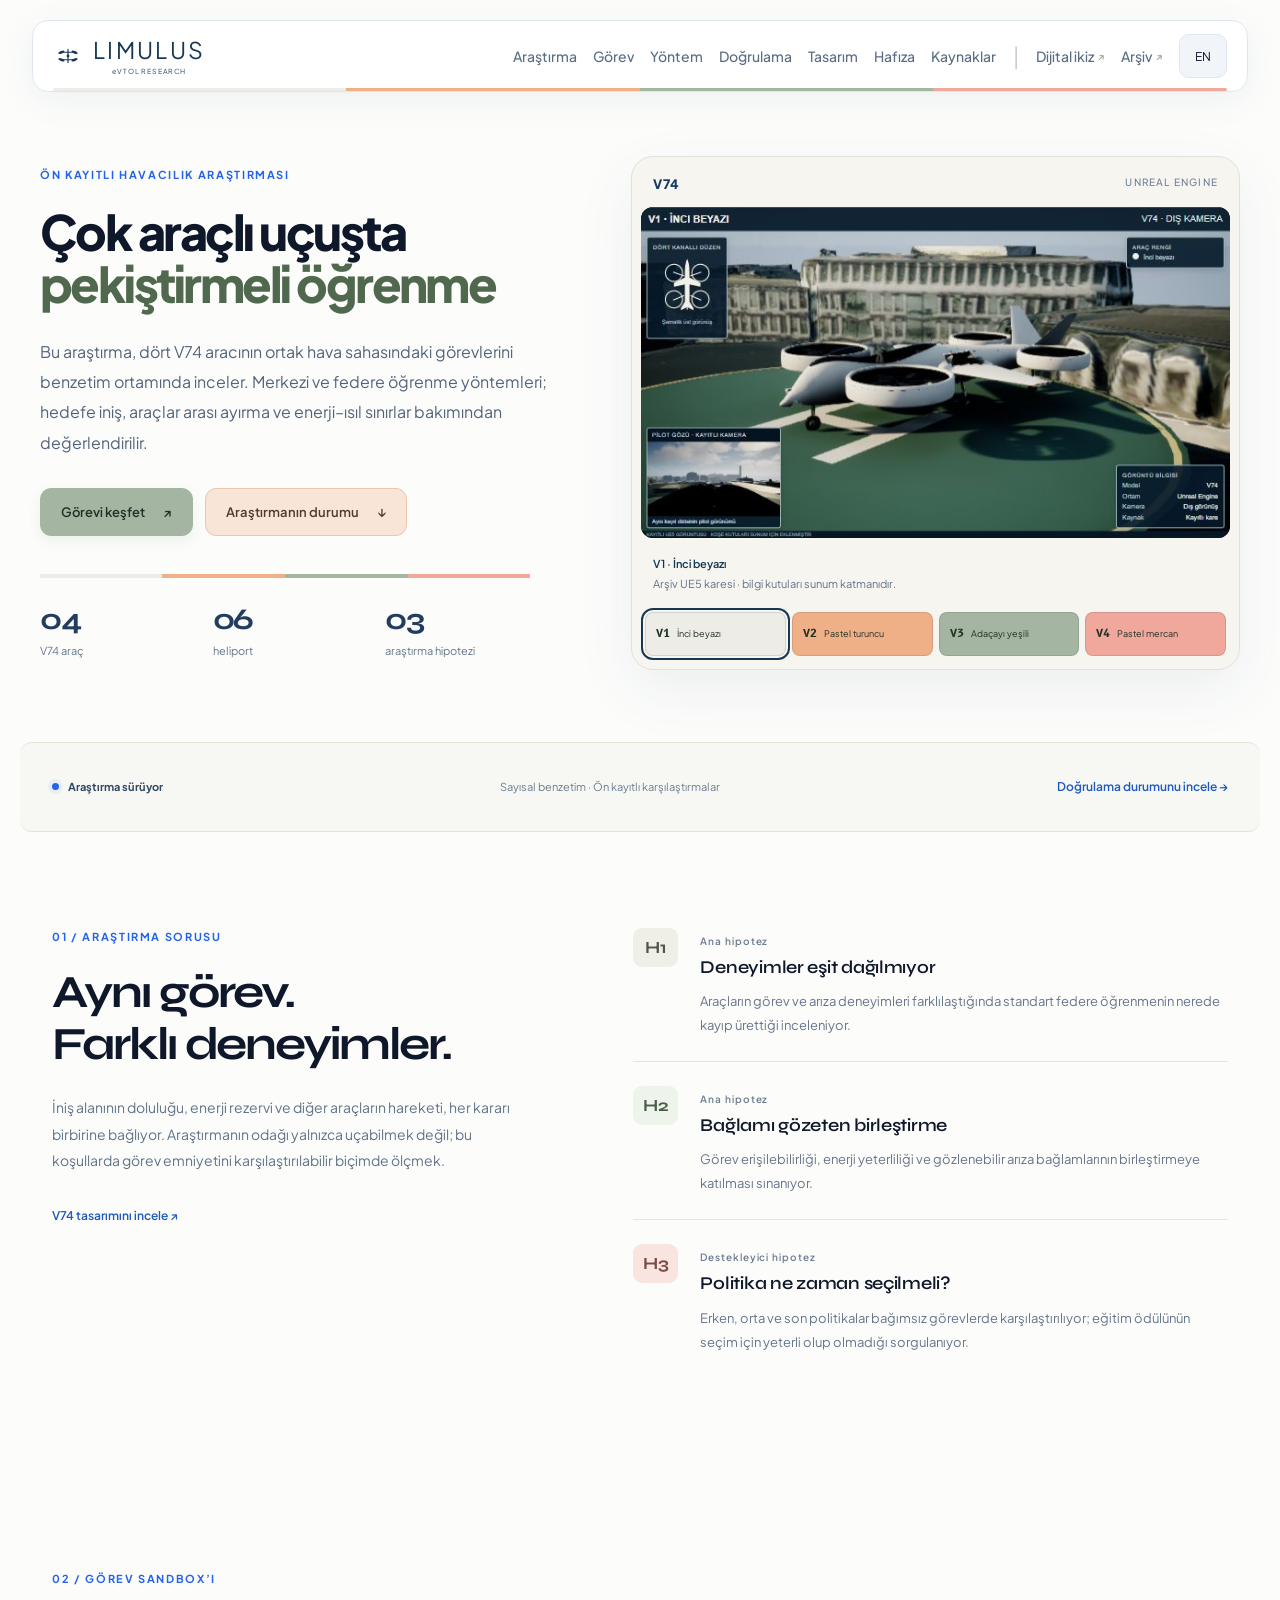
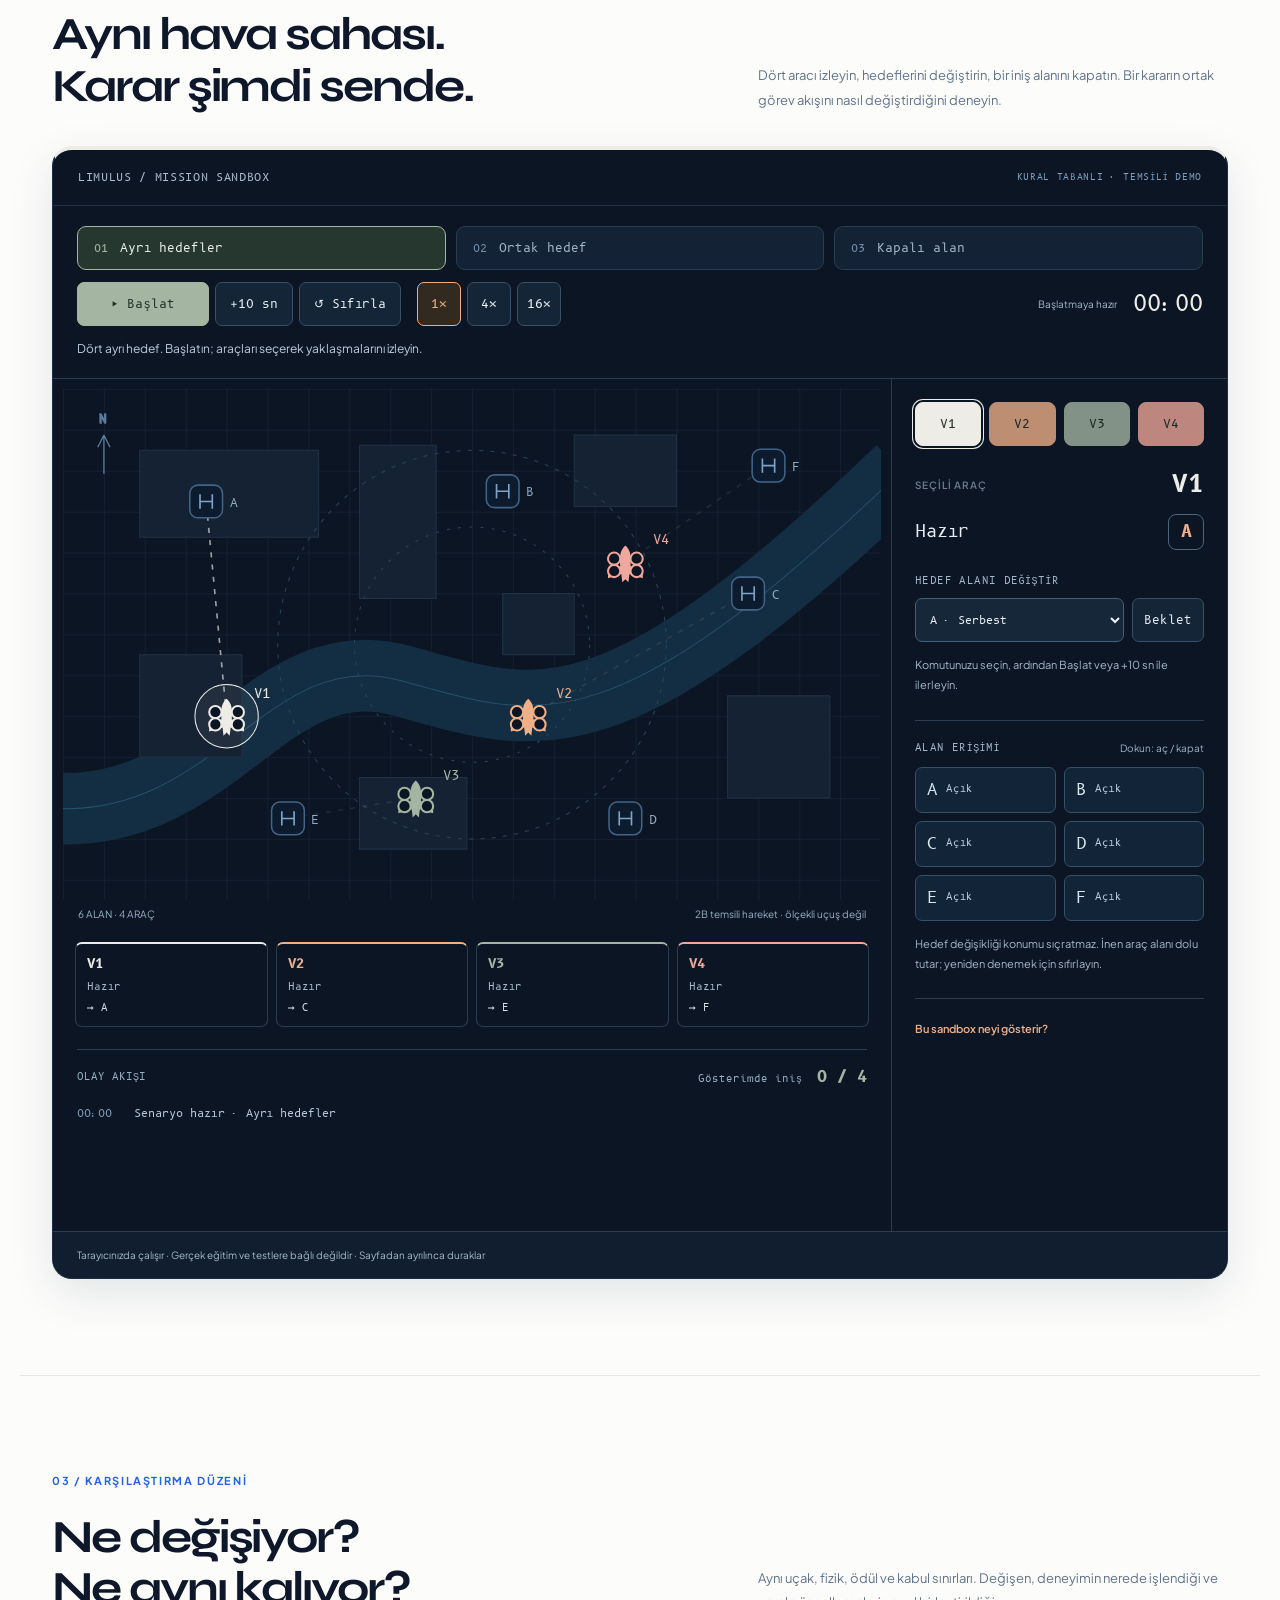
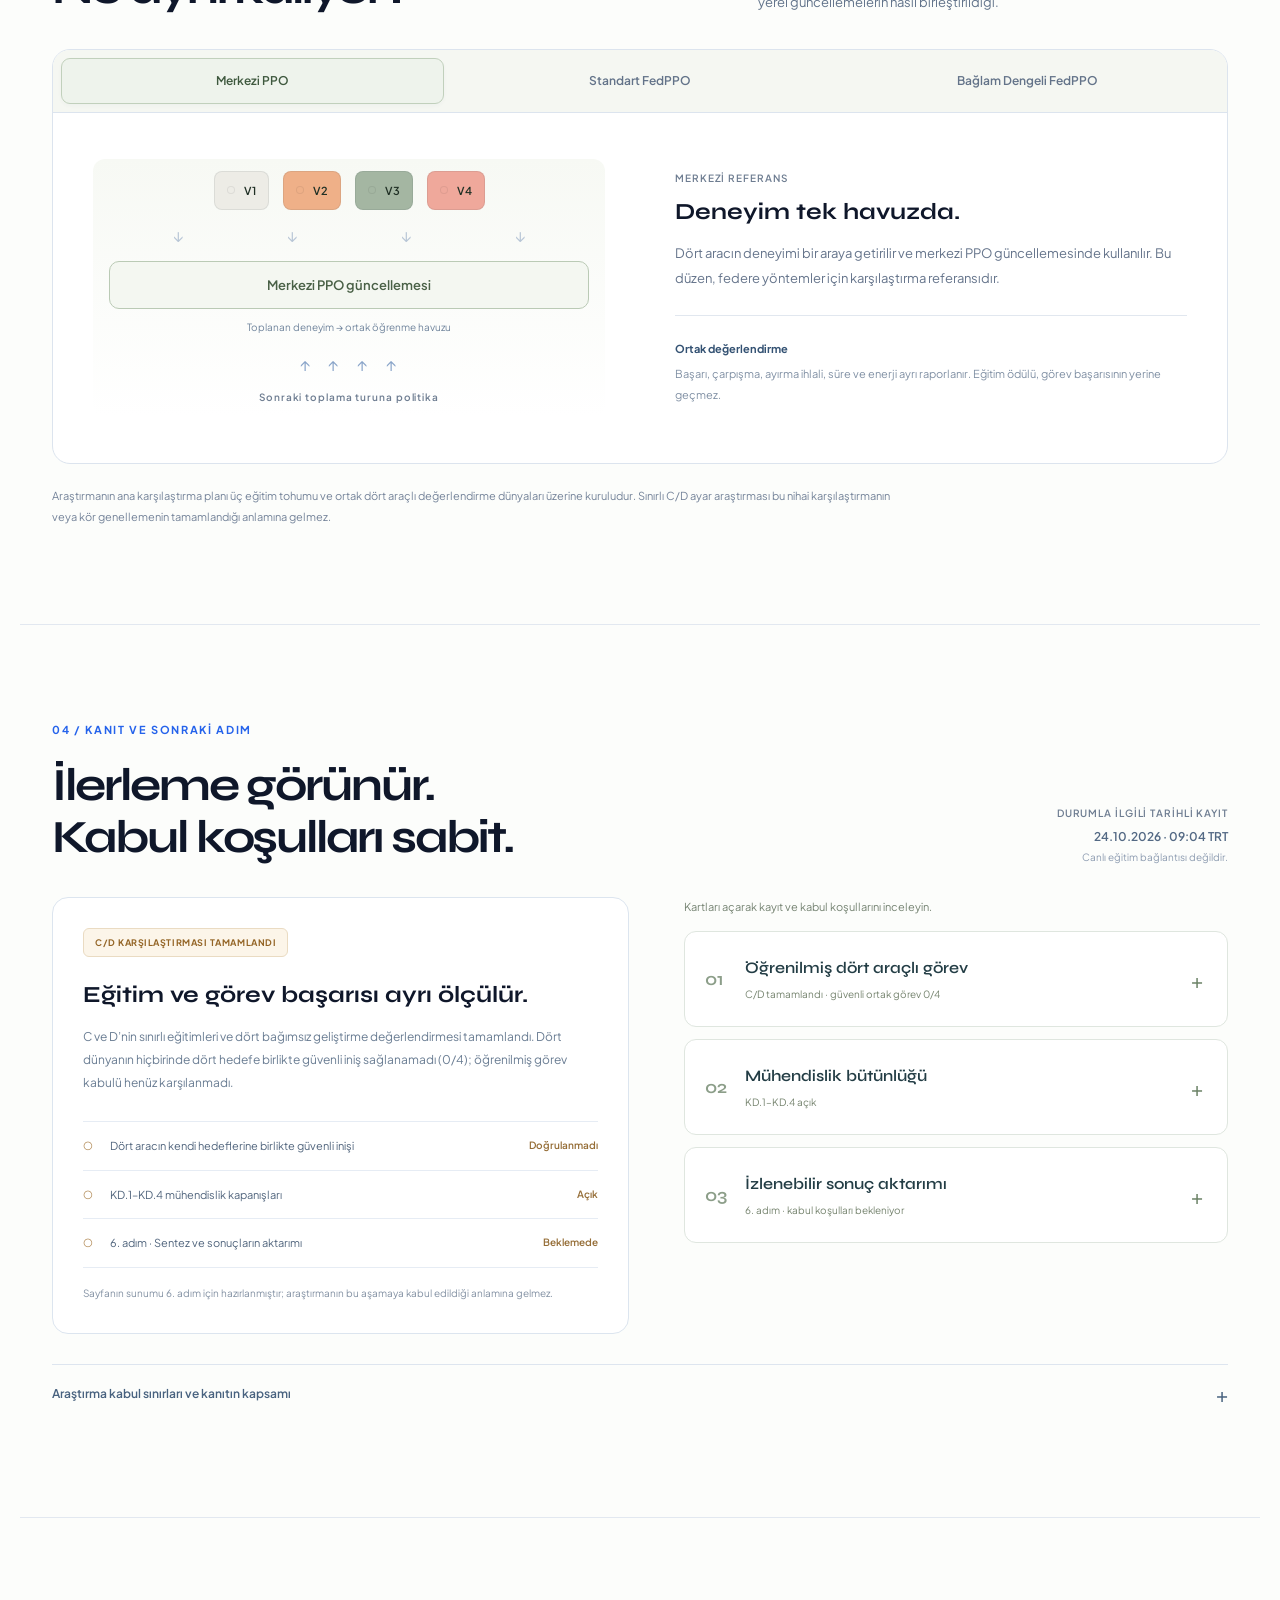
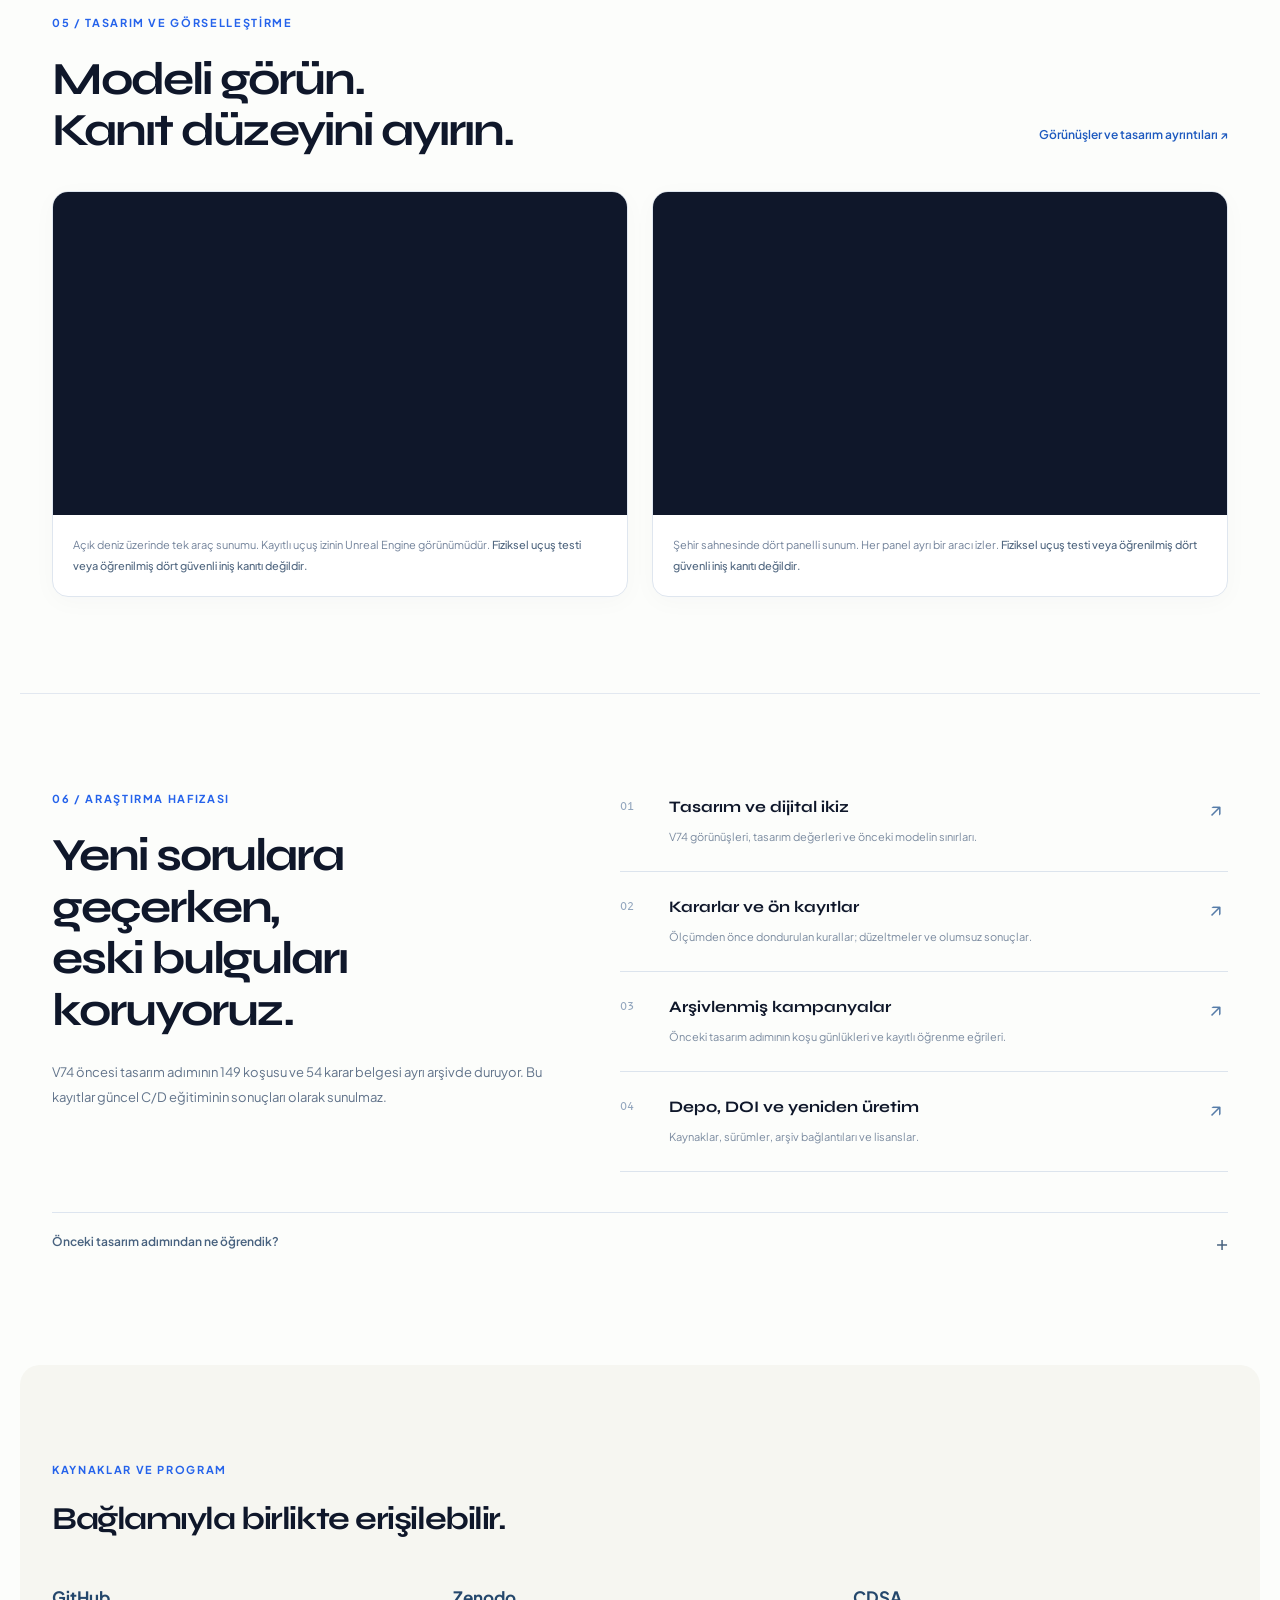
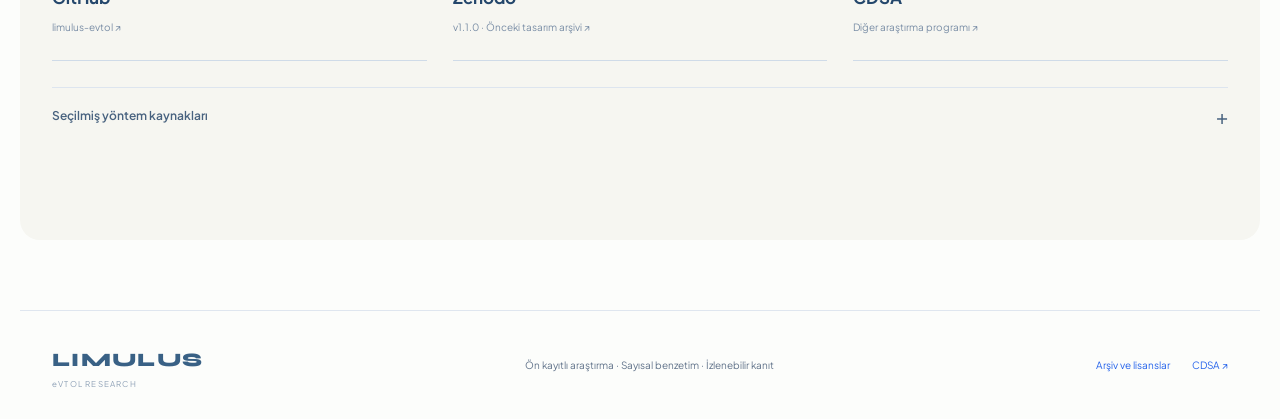
==== index.html @ e8e256d0 "Keep Validation fourth and separate digital twin and archive links" ====
<!doctype html>
<html lang="tr">
<head>
<meta charset="utf-8">
<meta name="viewport" content="width=device-width,initial-scale=1">
<title>LIMULUS-eVTOL · Çok araçlı uçuşta pekiştirmeli öğrenme</title>
<meta name="description" content="Dört V74 aracının ortak hava sahasındaki görevlerinin, merkezi ve federe öğrenme yöntemleriyle benzetim ortamında incelenmesi.">
<link rel="canonical" href="https://limulus.cdsa.app/">
<meta property="og:type" content="website">
<meta property="og:site_name" content="LIMULUS-eVTOL">
<meta property="og:title" content="LIMULUS-eVTOL · Çok araçlı uçuşta pekiştirmeli öğrenme">
<meta property="og:description" content="Dört V74 aracının ortak hava sahasındaki görevlerinin, merkezi ve federe öğrenme yöntemleriyle benzetim ortamında incelenmesi.">
<meta property="og:url" content="https://limulus.cdsa.app/">
<meta property="og:image" content="https://limulus.cdsa.app/assets/v74-ue5-inci-hud.jpg">
<meta name="twitter:card" content="summary_large_image">
<meta name="theme-color" content="#f8fafc">
<link rel="icon" href="favicon.svg?v=20261024symbol02" type="image/svg+xml">
<link rel="preconnect" href="https://fonts.googleapis.com">
<link rel="preconnect" href="https://fonts.gstatic.com" crossorigin>
<link href="https://fonts.googleapis.com/css2?family=Plus+Jakarta+Sans:wght@400;500;600;700;800&family=Syne:wght@500;600;700;800&family=B612+Mono:wght@400;700&display=swap" rel="stylesheet">
<link rel="stylesheet" href="assets/limulus.css?v=20261024sections1">
<link rel="stylesheet" href="assets/home.css?v=20261024evidence1">
<script src="assets/limulus.js?v=20261023r1" defer>
</script>
<link rel="stylesheet" href="assets/mission.css?v=20261024demo1">
<script src="assets/mission-engine.js?v=20261024demo1" defer></script>
<script src="assets/mission-ui.js?v=20261024demo1" defer></script>
<script src="assets/hero-gallery.js?v=20261024ue5gallery1" defer></script>
<script src="assets/home.js?v=20261024title2" defer>
</script>
</head>
<body class="home" data-kok="">
<a class="skip-link" data-tr="İçeriğe geç" data-en="Skip to content" href="#content">İçeriğe geç</a>
<nav aria-label="Ana gezinme">
<a class="nav-logo" href="./">
<img src="assets/limulus-symbol.svg?v=20261024symbol02" alt="" width="30" height="30">
<span class="brand-word"><span class="brand-name">LIMULUS</span><small>eVTOL RESEARCH</small>
</span>
</a>
<ul class="nav-links" id="main-nav">
<li><a href="#ozet" data-tr="Araştırma" data-en="Research">Araştırma</a></li>
<li><a href="#senaryo" data-tr="Görev" data-en="Mission">Görev</a></li>
<li><a href="#yontem" data-tr="Yöntem" data-en="Methods">Yöntem</a></li>
<li><a href="#dogrulama" data-tr="Doğrulama" data-en="Validation">Doğrulama</a></li>

<li><a href="#gorsellestirme" data-tr="Tasarım" data-en="Design">Tasarım</a></li>
<li><a href="#arsiv" data-tr="Hafıza" data-en="Record">Hafıza</a></li>
<li><a href="#kaynakca" data-tr="Kaynaklar" data-en="Sources">Kaynaklar</a></li>

<li class="nav-separator" aria-hidden="true"><span>|</span></li>
<li><a href="ikiz/" target="_blank" rel="noopener"><span data-tr="Dijital ikiz" data-en="Digital twin">Dijital ikiz</span><span class="nav-external" aria-hidden="true">↗</span><span class="sr-only" data-tr=" (yeni sekme)" data-en=" (new tab)"> (yeni sekme)</span></a></li>
<li><a href="arsiv/" target="_blank" rel="noopener"><span data-tr="Arşiv" data-en="Archive">Arşiv</span><span class="nav-external" aria-hidden="true">↗</span><span class="sr-only" data-tr=" (yeni sekme)" data-en=" (new tab)"> (yeni sekme)</span></a></li>
</ul>
<button type="button" class="lang-btn" onclick="toggleLang()" aria-label="Switch to English">EN</button>
</nav>
<main id="content" class="home-main">
<header class="intro">
<div class="intro-copy">
<p class="eyebrow" data-tr="ÖN KAYITLI HAVACILIK ARAŞTIRMASI" data-en="PREREGISTERED AVIATION RESEARCH" >ÖN KAYITLI HAVACILIK ARAŞTIRMASI</p>
<h1 class="" data-tr="Çok araçlı uçuşta&lt;br&gt;&lt;span&gt;pekiştirmeli öğrenme&lt;/span&gt;" data-en="Reinforcement learning&lt;br&gt;&lt;span&gt;for multi-aircraft flight&lt;/span&gt;" >Çok araçlı uçuşta<br><span>pekiştirmeli öğrenme</span></h1>
<p class="intro-lead" data-tr="Bu araştırma, dört V74 aracının ortak hava sahasındaki görevlerini benzetim ortamında inceler. Merkezi ve federe öğrenme yöntemleri; hedefe iniş, araçlar arası ayırma ve enerji–ısıl sınırlar bakımından değerlendirilir." data-en="This research examines missions involving four V74 aircraft in a shared airspace through simulation. Centralised and federated learning methods are evaluated in terms of target landings, separation between aircraft, and energy and thermal limits." >Bu araştırma, dört V74 aracının ortak hava sahasındaki görevlerini benzetim ortamında inceler. Merkezi ve federe öğrenme yöntemleri; hedefe iniş, araçlar arası ayırma ve enerji–ısıl sınırlar bakımından değerlendirilir.</p>
<div class="intro-actions">
<a class="button primary" data-tr="Görevi keşfet &lt;span aria-hidden=&quot;true&quot;&gt;↗&lt;/span&gt;" data-en="Explore the mission &lt;span aria-hidden=&quot;true&quot;&gt;↗&lt;/span&gt;" href="#senaryo">Görevi keşfet <span aria-hidden="true">↗</span>
</a>
<a class="button secondary" data-tr="Araştırmanın durumu &lt;span aria-hidden=&quot;true&quot;&gt;↓&lt;/span&gt;" data-en="Research status &lt;span aria-hidden=&quot;true&quot;&gt;↓&lt;/span&gt;" href="#dogrulama">Araştırmanın durumu <span aria-hidden="true">↓</span>
</a>
</div>
<dl class="intro-facts">
<div>
<dt>04</dt>
<dd class="" data-tr="V74 araç" data-en="V74 aircraft" >V74 araç</dd>
</div>
<div>
<dt>06</dt>
<dd class="" data-tr="heliport" data-en="heliports" >heliport</dd>
</div>
<div>
<dt>03</dt>
<dd class="" data-tr="araştırma hipotezi" data-en="research hypotheses" >araştırma hipotezi</dd>
</div>
</dl>
</div>
<figure class="intro-image">
<div class="image-label">V74 <span>UNREAL ENGINE</span></div>
<div class="hero-image-stage">
<img id="hero-ue5-image" src="assets/v74-ue5-inci-hud.jpg" width="640" height="360" alt="İnci beyazı V74 aracının kayıtlı UE5 heliport görünümü" fetchpriority="high">
</div>
<figcaption><span id="hero-frame-title" aria-live="polite">V1 · İnci beyazı</span><br><span id="hero-frame-note">Arşiv UE5 karesi · bilgi kutuları sunum katmanıdır.</span></figcaption>
<ul class="fleet-palette" aria-label="V74 renk görünümü">
<li style="--vehicle:var(--v1)"><button type="button" data-gallery-vehicle="V1" aria-pressed="true" aria-controls="hero-ue5-image"><strong>V1</strong><span data-tr="İnci beyazı" data-en="Pearl white">İnci beyazı</span></button></li>
<li style="--vehicle:var(--v2)"><button type="button" data-gallery-vehicle="V2" aria-pressed="false" aria-controls="hero-ue5-image"><strong>V2</strong><span data-tr="Pastel turuncu" data-en="Pastel orange">Pastel turuncu</span></button></li>
<li style="--vehicle:var(--v3)"><button type="button" data-gallery-vehicle="V3" aria-pressed="false" aria-controls="hero-ue5-image"><strong>V3</strong><span data-tr="Adaçayı yeşili" data-en="Sage green">Adaçayı yeşili</span></button></li>
<li style="--vehicle:var(--v4)"><button type="button" data-gallery-vehicle="V4" aria-pressed="false" aria-controls="hero-ue5-image"><strong>V4</strong><span data-tr="Pastel mercan" data-en="Pastel coral">Pastel mercan</span></button></li>
</ul>
</figure>
</header>
<div class="research-strip">
<span class="strip-state">
<i>
</i>
<span class="" data-tr="Araştırma sürüyor" data-en="Research in progress" >Araştırma sürüyor</span>
</span>
<span class="" data-tr="Sayısal benzetim · Ön kayıtlı karşılaştırmalar" data-en="Numerical simulation · Preregistered comparisons" >Sayısal benzetim · Ön kayıtlı karşılaştırmalar</span>
<a class="text-link" data-tr="Doğrulama durumunu incele →" data-en="Review validation status →" href="#dogrulama">Doğrulama durumunu incele →</a>
</div>
<section id="ozet" class="research-section">
<div class="section-intro">
<p class="eyebrow" data-tr="01 / ARAŞTIRMA SORUSU" data-en="01 / RESEARCH QUESTION" >01 / ARAŞTIRMA SORUSU</p>
<h2 class="" data-tr="Aynı görev.&lt;br&gt;Farklı deneyimler." data-en="The same mission.&lt;br&gt;Different experiences." >Aynı görev.<br>Farklı deneyimler.</h2>
<p class="lead" data-tr="İniş alanının doluluğu, enerji rezervi ve diğer araçların hareketi, her kararı birbirine bağlıyor. Araştırmanın odağı yalnızca uçabilmek değil; bu koşullarda görev emniyetini karşılaştırılabilir biçimde ölçmek." data-en="Landing-site occupancy, energy reserve and other aircraft movements connect every decision. The research concerns both flight and a comparable measurement of mission safety under these conditions." >İniş alanının doluluğu, enerji rezervi ve diğer araçların hareketi, her kararı birbirine bağlıyor. Araştırmanın odağı yalnızca uçabilmek değil; bu koşullarda görev emniyetini karşılaştırılabilir biçimde ölçmek.</p>
<a class="text-link" data-tr="V74 tasarımını incele ↗" data-en="Explore the V74 design ↗" href="ikiz/#v74">V74 tasarımını incele ↗</a>
</div>
<div class="hypotheses">
<article class="hypothesis">
<span class="h-code">H1</span>
<div>
<span class="small-label" data-tr="Ana hipotez" data-en="Primary hypothesis" >Ana hipotez</span>
<h3 class="" data-tr="Deneyimler eşit dağılmıyor" data-en="Experience is not equally distributed" >Deneyimler eşit dağılmıyor</h3>
<p class="" data-tr="Araçların görev ve arıza deneyimleri farklılaştığında standart federe öğrenmenin nerede kayıp ürettiği inceleniyor." data-en="Where does standard federated learning lose performance when aircraft encounter different missions and failures?" >Araçların görev ve arıza deneyimleri farklılaştığında standart federe öğrenmenin nerede kayıp ürettiği inceleniyor.</p>
</div>
</article>
<article class="hypothesis">
<span class="h-code">H2</span>
<div>
<span class="small-label" data-tr="Ana hipotez" data-en="Primary hypothesis" >Ana hipotez</span>
<h3 class="" data-tr="Bağlamı gözeten birleştirme" data-en="Context-aware aggregation" >Bağlamı gözeten birleştirme</h3>
<p class="" data-tr="Görev erişilebilirliği, enerji yeterliliği ve gözlenebilir arıza bağlamlarının birleştirmeye katılması sınanıyor." data-en="Aggregation is evaluated with mission accessibility, energy sufficiency and observable failure context." >Görev erişilebilirliği, enerji yeterliliği ve gözlenebilir arıza bağlamlarının birleştirmeye katılması sınanıyor.</p>
</div>
</article>
<article class="hypothesis">
<span class="h-code">H3</span>
<div>
<span class="small-label" data-tr="Destekleyici hipotez" data-en="Supporting hypothesis" >Destekleyici hipotez</span>
<h3 class="" data-tr="Politika ne zaman seçilmeli?" data-en="When should a policy be selected?" >Politika ne zaman seçilmeli?</h3>
<p class="" data-tr="Erken, orta ve son politikalar bağımsız görevlerde karşılaştırılıyor; eğitim ödülünün seçim için yeterli olup olmadığı sorgulanıyor." data-en="Early, middle and late policies are compared on independent missions to examine the limits of training-reward-based selection." >Erken, orta ve son politikalar bağımsız görevlerde karşılaştırılıyor; eğitim ödülünün seçim için yeterli olup olmadığı sorgulanıyor.</p>
</div>
</article>
</div>
</section>
<section id="senaryo" class="mission-section">
<div class="section-heading"><div>
<p class="eyebrow" data-tr="02 / GÖREV SANDBOX’I" data-en="02 / MISSION SANDBOX">02 / GÖREV SANDBOX’I</p>
<h2 data-tr="Aynı hava sahası.&lt;br&gt;Karar şimdi sende." data-en="One airspace.&lt;br&gt;Your next decision.">Aynı hava sahası.<br>Karar şimdi sende.</h2>
</div><p class="lead" data-tr="Dört aracı izleyin, hedeflerini değiştirin, bir iniş alanını kapatın. Bir kararın ortak görev akışını nasıl değiştirdiğini deneyin." data-en="Follow four aircraft, change their targets and close a landing site. Explore how one decision changes the shared mission flow.">Dört aracı izleyin, hedeflerini değiştirin, bir iniş alanını kapatın. Bir kararın ortak görev akışını nasıl değiştirdiğini deneyin.</p></div>
<div class="mission-console" id="mission-demo">
<div class="console-head"><span>LIMULUS / MISSION SANDBOX</span><span class="console-tag" data-tr="KURAL TABANLI · TEMSİLİ DEMO" data-en="RULE-BASED · ILLUSTRATIVE DEMO">KURAL TABANLI · TEMSİLİ DEMO</span></div>
<div class="demo-presets" role="group" aria-label="Senaryo / Scenario">
<button type="button" data-preset="normal" aria-pressed="true"><span>01</span><b data-tr="Ayrı hedefler" data-en="Separate targets">Ayrı hedefler</b></button>
<button type="button" data-preset="shared" aria-pressed="false"><span>02</span><b data-tr="Ortak hedef" data-en="Shared target">Ortak hedef</b></button>
<button type="button" data-preset="closed" aria-pressed="false"><span>03</span><b data-tr="Kapalı alan" data-en="Closed site">Kapalı alan</b></button>
</div>
<div class="demo-toolbar">
<div class="demo-transport"><button type="button" id="demo-play" aria-pressed="false">▶ Başlat</button><button type="button" id="demo-step" data-tr="+10 sn" data-en="+10 s">+10 sn</button><button type="button" id="demo-reset" data-tr="↺ Sıfırla" data-en="↺ Reset">↺ Sıfırla</button></div>
<div class="demo-speed" role="group" aria-label="Hız / Speed"><button type="button" data-speed="1" aria-pressed="true">1×</button><button type="button" data-speed="4" aria-pressed="false">4×</button><button type="button" data-speed="16" aria-pressed="false">16×</button></div>
<div class="demo-time"><span id="demo-run-state"></span><b id="demo-clock">00:00</b></div>
</div>
<p id="demo-scenario-copy" class="demo-scenario-copy"></p>
<div class="mission-layout"><div class="demo-map-column"><div class="airspace">
<svg viewBox="0 0 800 500" role="img" aria-labelledby="airspace-title airspace-desc">
<title id="airspace-title">Dört araç ve altı heliport</title>
<desc id="airspace-desc">Tarayıcıda çalışan temsili 2B görev gösterimi. Gerçek uçuş, fizik veya PPO verisi içermez.</desc>
<defs>
<pattern id="map-grid" width="40" height="40" patternUnits="userSpaceOnUse">
<path d="M40 0H0V40" fill="none" stroke="#203247" stroke-width=".7"/>
</pattern>
<g id="v74-symbol">
<path d="M0 -17C-5 -13-6 -6-5 3L-17 11V15L-4 11L-3 19L0 16L3 19L4 11L17 15V11L5 3C6-6 5-13 0-17Z" fill="currentColor"/>
<g fill="#0b1524" stroke="currentColor" stroke-width="2">
<circle cx="-11" cy="-4" r="6"/>
<circle cx="11" cy="-4" r="6"/>
<circle cx="-11" cy="8" r="6"/>
<circle cx="11" cy="8" r="6"/>
</g>
</g>
</defs>
<rect width="800" height="500" fill="url(#map-grid)"/>
<path d="M-10 410C150 420 200 250 330 285S530 360 820 80" fill="none" stroke="#132d42" stroke-width="70"/>
<path d="M-10 410C150 420 200 250 330 285S530 360 820 80" fill="none" stroke="#23506a" stroke-width="1"/>
<g fill="#152233" stroke="#203247">
<path d="M75 60H250V145H75Z M290 55H365V205H290Z M500 45H600V115H500Z M650 300H750V400H650Z M75 260H175V360H75Z M290 380H395V450H290Z M430 200H500V260H430Z"/>
</g>
<g fill="none" stroke="#28435c">
<circle cx="400" cy="250" r="190" stroke-dasharray="4 7"/>
<circle cx="400" cy="250" r="115" stroke-dasharray="3 8"/>
</g>
<g id="demo-trails"></g><g id="demo-routes"></g><g class="heliport" data-map-pad="A" transform="translate(140 110)"><rect x="-16" y="-16" width="32" height="32" rx="8"/><path d="M-6-7V7M6-7V7M-6 0H6"/><text x="23" y="5">A</text><path class="pad-cross" d="M-10-10L10 10M10-10L-10 10"/></g><g class="heliport" data-map-pad="B" transform="translate(430 100)"><rect x="-16" y="-16" width="32" height="32" rx="8"/><path d="M-6-7V7M6-7V7M-6 0H6"/><text x="23" y="5">B</text><path class="pad-cross" d="M-10-10L10 10M10-10L-10 10"/></g><g class="heliport" data-map-pad="C" transform="translate(670 200)"><rect x="-16" y="-16" width="32" height="32" rx="8"/><path d="M-6-7V7M6-7V7M-6 0H6"/><text x="23" y="5">C</text><path class="pad-cross" d="M-10-10L10 10M10-10L-10 10"/></g><g class="heliport" data-map-pad="D" transform="translate(550 420)"><rect x="-16" y="-16" width="32" height="32" rx="8"/><path d="M-6-7V7M6-7V7M-6 0H6"/><text x="23" y="5">D</text><path class="pad-cross" d="M-10-10L10 10M10-10L-10 10"/></g><g class="heliport" data-map-pad="E" transform="translate(220 420)"><rect x="-16" y="-16" width="32" height="32" rx="8"/><path d="M-6-7V7M6-7V7M-6 0H6"/><text x="23" y="5">E</text><path class="pad-cross" d="M-10-10L10 10M10-10L-10 10"/></g><g class="heliport" data-map-pad="F" transform="translate(690 75)"><rect x="-16" y="-16" width="32" height="32" rx="8"/><path d="M-6-7V7M6-7V7M-6 0H6"/><text x="23" y="5">F</text><path class="pad-cross" d="M-10-10L10 10M10-10L-10 10"/></g><g id="demo-aircraft"></g><g class="map-compass"><path d="M40 83V45L34 57M40 45L46 57"/><text x="35" y="33">N</text></g></svg>
<div class="map-caption"><span data-tr="6 ALAN · 4 ARAÇ" data-en="6 SITES · 4 AIRCRAFT">6 ALAN · 4 ARAÇ</span><span data-tr="2B temsili hareket · ölçekli uçuş değil" data-en="Illustrative 2D motion · not scaled flight">2B temsili hareket · ölçekli uçuş değil</span></div>
</div><div class="demo-fleet"><div class="demo-fleet-item" style="--vehicle:var(--v1)"><b>V1</b><span id="demo-status-V1"></span><span id="demo-site-V1" class="demo-site"></span></div><div class="demo-fleet-item" style="--vehicle:var(--v2)"><b>V2</b><span id="demo-status-V2"></span><span id="demo-site-V2" class="demo-site"></span></div><div class="demo-fleet-item" style="--vehicle:var(--v3)"><b>V3</b><span id="demo-status-V3"></span><span id="demo-site-V3" class="demo-site"></span></div><div class="demo-fleet-item" style="--vehicle:var(--v4)"><b>V4</b><span id="demo-status-V4"></span><span id="demo-site-V4" class="demo-site"></span></div></div>
<div class="demo-log"><div class="demo-log-heading"><span data-tr="OLAY AKIŞI" data-en="EVENT FLOW">OLAY AKIŞI</span><span><span data-tr="Gösterimde iniş" data-en="Demo landings">Gösterimde iniş</span> <b id="demo-count">0 / 4</b></span></div><ol id="demo-events" aria-label="Olaylar / Events"></ol></div></div>
<aside class="mission-detail">
<div class="aircraft-switch" role="group" aria-label="Araç seçimi / Select aircraft"><button type="button" data-vehicle="V1" aria-pressed="true" style="--vehicle:var(--v1)">V1</button><button type="button" data-vehicle="V2" aria-pressed="false" style="--vehicle:var(--v2)">V2</button><button type="button" data-vehicle="V3" aria-pressed="false" style="--vehicle:var(--v3)">V3</button><button type="button" data-vehicle="V4" aria-pressed="false" style="--vehicle:var(--v4)">V4</button></div>
<div class="selected-vehicle"><span class="small-label" data-tr="SEÇİLİ ARAÇ" data-en="SELECTED AIRCRAFT">SEÇİLİ ARAÇ</span><strong id="vehicle-name">V1</strong></div>
<div class="demo-vehicle-state"><span id="demo-vehicle-status"></span><b id="demo-target-value">A</b></div>
<label class="demo-label" for="demo-target" data-tr="HEDEF ALANI DEĞİŞTİR" data-en="CHANGE TARGET SITE">HEDEF ALANI DEĞİŞTİR</label><div class="demo-command"><select id="demo-target"><option value="A">A</option><option value="B">B</option><option value="C">C</option><option value="D">D</option><option value="E">E</option><option value="F">F</option></select><button type="button" id="demo-hold" aria-pressed="false">Beklet</button></div>
<p class="demo-control-help" data-tr="Komutunuzu seçin, ardından Başlat veya +10 sn ile ilerleyin." data-en="Choose a command, then use Start or +10 s to advance.">Komutunuzu seçin, ardından Başlat veya +10 sn ile ilerleyin.</p>
<div class="demo-pads-heading"><span class="demo-label" data-tr="ALAN ERİŞİMİ" data-en="SITE ACCESS">ALAN ERİŞİMİ</span><small data-tr="Dokun: aç / kapat" data-en="Tap: open / close">Dokun: aç / kapat</small></div>
<div class="demo-pad-grid"><button type="button" data-pad-toggle="A" aria-pressed="false"><b>A</b><span>Açık</span></button><button type="button" data-pad-toggle="B" aria-pressed="false"><b>B</b><span>Açık</span></button><button type="button" data-pad-toggle="C" aria-pressed="false"><b>C</b><span>Açık</span></button><button type="button" data-pad-toggle="D" aria-pressed="false"><b>D</b><span>Açık</span></button><button type="button" data-pad-toggle="E" aria-pressed="false"><b>E</b><span>Açık</span></button><button type="button" data-pad-toggle="F" aria-pressed="false"><b>F</b><span>Açık</span></button></div>
<p id="demo-hint" class="demo-control-help"></p>
<details class="demo-scope"><summary data-tr="Bu sandbox neyi gösterir?" data-en="What does this sandbox show?">Bu sandbox neyi gösterir?</summary><p data-tr="Sabit hız, alan ayırma ve bekleme kurallarıyla hazırlanmış bir 2B gösterimdir. Çarpışma önleme, aerodinamik, batarya ve ısıl model içermez. PPO politikası, gerçek uçuş telemetrisi veya dört uçağın emniyetli iniş kanıtı değildir; 6. aşamanın kabulünü değiştirmez." data-en="A 2D illustration with fixed-speed motion, site reservations and hold rules. It contains no collision avoidance, aerodynamics, battery or thermal model. It is not a PPO policy, flight telemetry or evidence of safe four-aircraft landings; it does not change Step 6 acceptance.">Sabit hız, alan ayırma ve bekleme kurallarıyla hazırlanmış bir 2B gösterimdir. Çarpışma önleme, aerodinamik, batarya ve ısıl model içermez. PPO politikası, gerçek uçuş telemetrisi veya dört uçağın emniyetli iniş kanıtı değildir; 6. aşamanın kabulünü değiştirmez.</p></details>
</aside></div>
<div class="demo-bottom-note" data-tr="Tarayıcınızda çalışır · Gerçek eğitim ve testlere bağlı değildir · Sayfadan ayrılınca duraklar" data-en="Runs in your browser · Separate from actual training and tests · Pauses when out of view">Tarayıcınızda çalışır · Gerçek eğitim ve testlere bağlı değildir · Sayfadan ayrılınca duraklar</div>
</div><noscript><p data-tr="Etkileşimli gösterim için JavaScript’i etkinleştirin." data-en="Enable JavaScript for the interactive demo.">Etkileşimli gösterim için JavaScript’i etkinleştirin.</p></noscript>
</section>
<section id="yontem" class="method-section">
<div class="section-heading">
<div>
<p class="eyebrow" data-tr="03 / KARŞILAŞTIRMA DÜZENİ" data-en="03 / COMPARISON DESIGN" >03 / KARŞILAŞTIRMA DÜZENİ</p>
<h2 class="" data-tr="Ne değişiyor?&lt;br&gt;Ne aynı kalıyor?" data-en="What changes?&lt;br&gt;What stays the same?" >Ne değişiyor?<br>Ne aynı kalıyor?</h2>
</div>
<p class="lead" data-tr="Aynı uçak, fizik, ödül ve kabul sınırları. Değişen, deneyimin nerede işlendiği ve yerel güncellemelerin nasıl birleştirildiği." data-en="The same aircraft, physics, reward and acceptance limits. What changes is where experience is processed and how local updates are aggregated." >Aynı uçak, fizik, ödül ve kabul sınırları. Değişen, deneyimin nerede işlendiği ve yerel güncellemelerin nasıl birleştirildiği.</p>
</div>
<div class="method-box">
<div class="method-tabs" role="tablist" aria-label="Öğrenme yöntemleri">
<button class="method-tab" data-tr="Merkezi PPO" data-en="Centralised PPO" type="button" role="tab" id="tab-central" data-method="central" aria-selected="true" aria-controls="method-panel" tabindex="0">Merkezi PPO</button>
<button class="method-tab" data-tr="Standart FedPPO" data-en="Standard FedPPO" type="button" role="tab" id="tab-federated" data-method="federated" aria-selected="false" aria-controls="method-panel" tabindex="-1">Standart FedPPO</button>
<button class="method-tab" data-tr="Bağlam Dengeli FedPPO" data-en="Context-balanced FedPPO" type="button" role="tab" id="tab-context" data-method="context" aria-selected="false" aria-controls="method-panel" tabindex="-1">Bağlam Dengeli FedPPO</button>
</div>
<div id="method-panel" role="tabpanel" aria-labelledby="tab-central" class="method-panel">
<div class="method-diagram">
<div class="client-row">
<span>
<i style="background:var(--v1)">
</i>V1</span>
<span>
<i style="background:var(--v2)">
</i>V2</span>
<span>
<i style="background:var(--v3)">
</i>V3</span>
<span>
<i style="background:var(--v4)">
</i>V4</span>
</div>
<div class="flow-lines">
<span>↓</span>
<span>↓</span>
<span>↓</span>
<span>↓</span>
</div>
<div class="learning-node" id="learning-node">
</div>
<p class="diagram-caption" id="flow-caption">
</p>
<div class="return-flow">↑ &nbsp; ↑ &nbsp; ↑ &nbsp; ↑</div>
<span class="small-label" data-tr="Sonraki toplama turuna politika" data-en="Policy for the next collection round" >Sonraki toplama turuna politika</span>
</div>
<div class="method-copy">
<p class="small-label" id="method-kicker">
</p>
<h3 id="method-title">
</h3>
<p id="method-description" aria-live="polite">
</p>
<div class="method-constant">
<strong class="" data-tr="Ortak değerlendirme" data-en="Shared evaluation" >Ortak değerlendirme</strong>
<p class="" data-tr="Başarı, çarpışma, ayırma ihlali, süre ve enerji ayrı raporlanır. Eğitim ödülü, görev başarısının yerine geçmez." data-en="Success, collision, separation violation, time and energy are reported separately. Training reward does not stand in for mission success." >Başarı, çarpışma, ayırma ihlali, süre ve enerji ayrı raporlanır. Eğitim ödülü, görev başarısının yerine geçmez.</p>
</div>
</div>
</div>
</div>
<p class="section-footnote" data-tr="Araştırmanın ana karşılaştırma planı üç eğitim tohumu ve ortak dört araçlı değerlendirme dünyaları üzerine kuruludur. Sınırlı C/D ayar araştırması bu nihai karşılaştırmanın veya kör genellemenin tamamlandığı anlamına gelmez." data-en="The main comparison plan uses three training seeds and shared four-aircraft evaluation worlds. The bounded C/D settings study does not establish completion of that final comparison or blind generalisation." >Araştırmanın ana karşılaştırma planı üç eğitim tohumu ve ortak dört araçlı değerlendirme dünyaları üzerine kuruludur. Sınırlı C/D ayar araştırması bu nihai karşılaştırmanın veya kör genellemenin tamamlandığı anlamına gelmez.</p>
</section>
<section id="dogrulama" class="validation-section">
<div class="section-heading">
<div>
<p class="eyebrow" data-tr="04 / KANIT VE SONRAKİ ADIM" data-en="04 / EVIDENCE AND NEXT STEP" >04 / KANIT VE SONRAKİ ADIM</p>
<h2 class="" data-tr="İlerleme görünür.&lt;br&gt;Kabul koşulları sabit." data-en="Visible progress.&lt;br&gt;Fixed acceptance criteria." >İlerleme görünür.<br>Kabul koşulları sabit.</h2>
</div>
<div class="snapshot">
<span class="small-label" data-tr="DURUMLA İLGİLİ TARİHLİ KAYIT" data-en="DATED STATUS SNAPSHOT" >DURUMLA İLGİLİ TARİHLİ KAYIT</span>
<time datetime="2026-10-24T09:04:11+03:00">24.10.2026 · 09:04 TRT</time>
<p class="" data-tr="Canlı eğitim bağlantısı değildir." data-en="Not a live training connection." >Canlı eğitim bağlantısı değildir.</p>
</div>
</div>
<div class="validation-grid">
<article class="status-summary">
<span class="status-pill">
<span class="" data-tr="C/D KARŞILAŞTIRMASI TAMAMLANDI" data-en="C/D COMPARISON COMPLETE" >C/D KARŞILAŞTIRMASI TAMAMLANDI</span>
</span>
<h3 class="" data-tr="Eğitim ve görev başarısı ayrı ölçülür." data-en="Completing training and completing a mission are separate." >Eğitim ve görev başarısı ayrı ölçülür.</h3>
<p class="" data-tr="C ve D’nin sınırlı eğitimleri ve dört bağımsız geliştirme değerlendirmesi tamamlandı. Dört dünyanın hiçbirinde dört hedefe birlikte güvenli iniş sağlanamadı (0/4); öğrenilmiş görev kabulü henüz karşılanmadı." data-en="The bounded C and D training runs and four independent development evaluations are complete. Safe joint landing at all four targets was achieved in 0/4 worlds; learned mission acceptance has not been met." >C ve D’nin sınırlı eğitimleri ve dört bağımsız geliştirme değerlendirmesi tamamlandı. Dört dünyanın hiçbirinde dört hedefe birlikte güvenli iniş sağlanamadı (0/4); öğrenilmiş görev kabulü henüz karşılanmadı.</p>
<div class="status-checks">
<div>
<span class="check pending">○</span>
<span class="" data-tr="Dört aracın kendi hedeflerine birlikte güvenli inişi" data-en="Safe joint landing at all four assigned targets" >Dört aracın kendi hedeflerine birlikte güvenli inişi</span>
<b class="" data-tr="Doğrulanmadı" data-en="Unverified" >Doğrulanmadı</b>
</div>
<div>
<span class="check pending">○</span>
<span class="" data-tr="KD.1–KD.4 mühendislik kapanışları" data-en="KD.1–KD.4 engineering closure" >KD.1–KD.4 mühendislik kapanışları</span>
<b class="" data-tr="Açık" data-en="Open" >Açık</b>
</div>
<div>
<span class="check pending">○</span>
<span class="" data-tr="6. adım · Sentez ve sonuçların aktarımı" data-en="Step 6 · Synthesis and results transfer" >6. adım · Sentez ve sonuçların aktarımı</span>
<b class="" data-tr="Beklemede" data-en="Pending" >Beklemede</b>
</div>
</div>
<p class="status-note" data-tr="Sayfanın sunumu 6. adım için hazırlanmıştır; araştırmanın bu aşamaya kabul edildiği anlamına gelmez." data-en="The page is prepared to present Step 6; this does not mean the research has been admitted to that stage." >Sayfanın sunumu 6. adım için hazırlanmıştır; araştırmanın bu aşamaya kabul edildiği anlamına gelmez.</p>
</article>
<div class="gates">
<p class="evidence-help" data-tr="Kartları açarak kayıt ve kabul koşullarını inceleyin." data-en="Open a card to inspect its record and acceptance conditions.">Kartları açarak kayıt ve kabul koşullarını inceleyin.</p>
<details class="evidence-card" id="evidence-1"><summary><span class="evidence-number">01</span><span class="evidence-heading"><strong data-tr="Öğrenilmiş dört araçlı görev" data-en="Learned four-aircraft mission">Öğrenilmiş dört araçlı görev</strong><small data-tr="C/D tamamlandı · güvenli ortak görev 0/4" data-en="C/D complete · safe joint missions 0/4">C/D tamamlandı · güvenli ortak görev 0/4</small></span><span class="evidence-plus" aria-hidden="true">+</span></summary><dl class="evidence-body">
<div><dt data-tr="Ölçüm" data-en="Measurement">Ölçüm</dt><dd data-tr="C ve D, ikişer bağımsız dört araçlı dünyada sınandı. Her iki modelde de hedef inişi 0/8; ortak güvenli görev 0/2." data-en="C and D were each evaluated in two independent four-aircraft worlds. Each model recorded 0/8 target landings and 0/2 safe joint missions.">C ve D, ikişer bağımsız dört araçlı dünyada sınandı. Her iki modelde de hedef inişi 0/8; ortak güvenli görev 0/2.</dd></div>
<div><dt data-tr="Sonuç" data-en="Result">Sonuç</dt><dd data-tr="C: 6 ısıl başarısızlık ve iki aracı etkileyen tek çarpışma olayı. D: 8 ısıl başarısızlık, çarpışma yok. Dünyaların içindeki araç sonuçları bağımsız deneyler değildir." data-en="C: 6 thermal failures and one collision event affecting two aircraft. D: 8 thermal failures and no collision. Aircraft outcomes within a world are not independent experiments.">C: 6 ısıl başarısızlık ve iki aracı etkileyen tek çarpışma olayı. D: 8 ısıl başarısızlık, çarpışma yok. Dünyaların içindeki araç sonuçları bağımsız deneyler değildir.</dd></div>
<div><dt data-tr="Kabul koşulu" data-en="Acceptance condition">Kabul koşulu</dt><dd data-tr="Dört özgün hedefe iniş, sıfır çarpışma ve fiziksel başarısızlık; aşağıdaki sabit araştırma sınırlarının tamamı. Bu dört dünya nihai kör genelleme testi değildir." data-en="Landing at all four original targets, no collision or physical failure, and every fixed research limit listed below. These four worlds are not a final blind generalisation test.">Dört özgün hedefe iniş, sıfır çarpışma ve fiziksel başarısızlık; aşağıdaki sabit araştırma sınırlarının tamamı. Bu dört dünya nihai kör genelleme testi değildir.</dd></div>
<div><dt data-tr="Kayıt" data-en="Record">Kayıt</dt><dd data-tr="23.10.2026 · 23:53 TRT — MODEL_KARSILASTIRMA.json; dört RESULT ve mevcut bağımsız doğrulama fişleri." data-en="23 Oct 2026 · 23:53 TRT — MODEL_KARSILASTIRMA.json; four RESULT records and their existing independent verification receipts.">23.10.2026 · 23:53 TRT — MODEL_KARSILASTIRMA.json; dört RESULT ve mevcut bağımsız doğrulama fişleri.</dd></div>
</dl></details>
<details class="evidence-card" id="evidence-2"><summary><span class="evidence-number">02</span><span class="evidence-heading"><strong data-tr="Mühendislik bütünlüğü" data-en="Engineering consistency">Mühendislik bütünlüğü</strong><small data-tr="KD.1–KD.4 açık" data-en="KD.1–KD.4 open">KD.1–KD.4 açık</small></span><span class="evidence-plus" aria-hidden="true">+</span></summary><dl class="evidence-body">
<div><dt data-tr="İnceleme" data-en="Review">İnceleme</dt><dd data-tr="KD.1: kokpit ve kumandalar. KD.2: batarya ve elektrik. KD.3: yükler, rotor ve mekanizmalar. KD.4: kütle, ağırlık merkezi, atalet ve dayanım." data-en="KD.1: cockpit and controls. KD.2: battery and electrics. KD.3: loads, rotor and mechanisms. KD.4: mass, centre of gravity, inertia and strength.">KD.1: kokpit ve kumandalar. KD.2: batarya ve elektrik. KD.3: yükler, rotor ve mekanizmalar. KD.4: kütle, ağırlık merkezi, atalet ve dayanım.</dd></div>
<div><dt data-tr="Kabul koşulu" data-en="Acceptance condition">Kabul koşulu</dt><dd data-tr="Tekil parça listesi ve gerçek yük yolu, gerekli dayanım ve rijitlik, çalışma boşlukları ve bütünleşik kütle hesabı birlikte kapanmalı. Bilinmeyen kurulu değerler kabul edilmiş sayılmaz." data-en="The itemised parts list, actual load paths, required strength and stiffness, operating clearances and integrated mass accounting must be closed together. Unknown installed quantities are not treated as accepted.">Tekil parça listesi ve gerçek yük yolu, gerekli dayanım ve rijitlik, çalışma boşlukları ve bütünleşik kütle hesabı birlikte kapanmalı. Bilinmeyen kurulu değerler kabul edilmiş sayılmaz.</dd></div>
<div><dt data-tr="Son kayıt" data-en="Latest record">Son kayıt</dt><dd data-tr="Dört pallı rotor etüdü koşullu bir hesap çalışmasıdır; kurulu tasarım veya görev kabulü sağlamaz. KD.1–KD.4 kapanışları açık kalır." data-en="The four-blade rotor study is a conditional calculation; it establishes neither an accepted installed design nor mission acceptance. KD.1–KD.4 remain open.">Dört pallı rotor etüdü koşullu bir hesap çalışmasıdır; kurulu tasarım veya görev kabulü sağlamaz. KD.1–KD.4 kapanışları açık kalır.</dd></div>
<div><dt data-tr="Kayıt" data-en="Record">Kayıt</dt><dd data-tr="24.10.2026 · 09:04 TRT — V74_KD_DURUM.json; dört pallı bütünleşik etüt R2." data-en="24 Oct 2026 · 09:04 TRT — V74_KD_DURUM.json; integrated four-blade study R2.">24.10.2026 · 09:04 TRT — V74_KD_DURUM.json; dört pallı bütünleşik etüt R2.</dd></div>
</dl></details>
<details class="evidence-card" id="evidence-3"><summary><span class="evidence-number">03</span><span class="evidence-heading"><strong data-tr="İzlenebilir sonuç aktarımı" data-en="Traceable transfer of results">İzlenebilir sonuç aktarımı</strong><small data-tr="6. adım · kabul koşulları bekleniyor" data-en="Step 6 · acceptance conditions pending">6. adım · kabul koşulları bekleniyor</small></span><span class="evidence-plus" aria-hidden="true">+</span></summary><dl class="evidence-body">
<div><dt data-tr="Hazır olan" data-en="Prepared">Hazır olan</dt><dd data-tr="Kayıt, ortak saatli telemetri ve inceleme sunumu altyapısı mevcut. Bu altyapı, öğrenilmiş görev başarısından ayrı değerlendirilir." data-en="Recording, shared-clock telemetry and review-presentation infrastructure are available. This infrastructure is assessed separately from learned mission success.">Kayıt, ortak saatli telemetri ve inceleme sunumu altyapısı mevcut. Bu altyapı, öğrenilmiş görev başarısından ayrı değerlendirilir.</dd></div>
<div><dt data-tr="Geçiş koşulu" data-en="Transition condition">Geçiş koşulu</dt><dd data-tr="Öğrenilmiş dört güvenli hedef ve KD.1–KD.4 kapanışları tamamlanmadan 6. adıma geçilmez. Yeni sonuçlar kendi sürüm ve kaynaklarıyla bağlanır; olumsuz bulgular korunur." data-en="Step 6 remains blocked until learned safe landing at all four targets and KD.1–KD.4 closure. New results will retain their versions and sources, including negative findings.">Öğrenilmiş dört güvenli hedef ve KD.1–KD.4 kapanışları tamamlanmadan 6. adıma geçilmez. Yeni sonuçlar kendi sürüm ve kaynaklarıyla bağlanır; olumsuz bulgular korunur.</dd></div>
<div><dt data-tr="Kayıt" data-en="Record">Kayıt</dt><dd data-tr="24.10.2026 — V74_KD_DURUM.json ve sınırlı C/D aşaması kapanış kaydı. Sunumun hazırlanması araştırma kabulü değildir." data-en="24 Oct 2026 — V74_KD_DURUM.json and the bounded C/D stage-closure record. Presentation readiness is not research acceptance.">24.10.2026 — V74_KD_DURUM.json ve sınırlı C/D aşaması kapanış kaydı. Sunumun hazırlanması araştırma kabulü değildir.</dd></div>
</dl></details>
</div>
</div>
<details class="acceptance-details">
<summary>
<span class="" data-tr="Araştırma kabul sınırları ve kanıtın kapsamı" data-en="Research acceptance limits and scope of evidence" >Araştırma kabul sınırları ve kanıtın kapsamı</span>
<span aria-hidden="true">+</span>
</summary>
<div class="acceptance-content">
<div class="limit-list">
<div>
<strong>25 m</strong>
<span class="" data-tr="En az araçlar arası ayırma" data-en="Minimum inter-aircraft separation" >En az araçlar arası ayırma</span>
</div>
<div>
<strong>25 K</strong>
<span class="" data-tr="En fazla hücre sıcaklığı artışı" data-en="Maximum cell temperature rise" >En fazla hücre sıcaklığı artışı</span>
</div>
<div>
<strong>65%</strong>
<span class="" data-tr="En az SoC" data-en="Minimum state of charge" >En az SoC</span>
</div>
<div>
<strong>102 A</strong>
<span class="" data-tr="En fazla hücre akımı" data-en="Maximum cell current" >En fazla hücre akımı</span>
</div>
<div>
<strong>3300 A</strong>
<span class="" data-tr="En fazla paket akımı" data-en="Maximum pack current" >En fazla paket akımı</span>
</div>
<div>
<strong>2.5 V</strong>
<span class="" data-tr="En az hücre gerilimi" data-en="Minimum cell voltage" >En az hücre gerilimi</span>
</div>
</div>
<p class="" data-tr="Bunlar sabit araştırma kabul sınırlarıdır; sertifikasyon kriterleri değildir. SA88 hücresine dayalı paket, elektrik ve termal davranışın bir bölümü araştırma varsayımlarına bağlıdır. Benzetim sonuçları üretim, montaj veya fiziksel uçuşa hazır araç kanıtı oluşturmaz." data-en="These are fixed research acceptance limits, not certification criteria. Parts of the SA88-based pack, electrical and thermal behaviour rely on research assumptions. Simulation findings do not establish manufacturing, assembly or physical flight readiness." >Bunlar sabit araştırma kabul sınırlarıdır; sertifikasyon kriterleri değildir. SA88 hücresine dayalı paket, elektrik ve termal davranışın bir bölümü araştırma varsayımlarına bağlıdır. Benzetim sonuçları üretim, montaj veya fiziksel uçuşa hazır araç kanıtı oluşturmaz.</p>
</div>
</details>
</section>
<section id="gorsellestirme" class="media-section">
<div class="section-heading">
<div>
<p class="eyebrow" data-tr="05 / TASARIM VE GÖRSELLEŞTİRME" data-en="05 / DESIGN AND VISUALISATION" >05 / TASARIM VE GÖRSELLEŞTİRME</p>
<h2 class="" data-tr="Modeli görün.&lt;br&gt;Kanıt düzeyini ayırın." data-en="See the model.&lt;br&gt;Distinguish the evidence." >Modeli görün.<br>Kanıt düzeyini ayırın.</h2>
</div>
<a class="text-link" data-tr="Görünüşler ve tasarım ayrıntıları ↗" data-en="Views and design details ↗" href="ikiz/#v74">Görünüşler ve tasarım ayrıntıları ↗</a>
</div>
<div class="video-grid">
<figure class="video">
<div class="video-cerceve">
<iframe src="https://www.youtube-nocookie.com/embed/yaDpz0VlPyU?rel=0" title="V74 · Tek araç" loading="lazy" allow="encrypted-media; picture-in-picture; fullscreen" referrerpolicy="strict-origin-when-cross-origin" allowfullscreen>
</iframe>
</div>
<figcaption class="" data-tr="Açık deniz üzerinde tek araç sunumu. Kayıtlı uçuş izinin Unreal Engine görünümüdür. &lt;strong&gt;Fiziksel uçuş testi veya öğrenilmiş dört güvenli iniş kanıtı değildir.&lt;/strong&gt;" data-en="Single-aircraft presentation over open sea. An Unreal Engine view of a recorded trace. &lt;strong&gt;Not a physical flight test or proof of four safe learned landings.&lt;/strong&gt;" >Açık deniz üzerinde tek araç sunumu. Kayıtlı uçuş izinin Unreal Engine görünümüdür. <strong>Fiziksel uçuş testi veya öğrenilmiş dört güvenli iniş kanıtı değildir.</strong>
</figcaption>
</figure>
<figure class="video">
<div class="video-cerceve">
<iframe src="https://www.youtube-nocookie.com/embed/VywWKcl-vSo?rel=0" title="V74 · Dört araç" loading="lazy" allow="encrypted-media; picture-in-picture; fullscreen" referrerpolicy="strict-origin-when-cross-origin" allowfullscreen>
</iframe>
</div>
<figcaption class="" data-tr="Şehir sahnesinde dört panelli sunum. Her panel ayrı bir aracı izler. &lt;strong&gt;Fiziksel uçuş testi veya öğrenilmiş dört güvenli iniş kanıtı değildir.&lt;/strong&gt;" data-en="Four-panel presentation in a city scene. Each panel follows one aircraft. &lt;strong&gt;Not a physical flight test or proof of four safe learned landings.&lt;/strong&gt;" >Şehir sahnesinde dört panelli sunum. Her panel ayrı bir aracı izler. <strong>Fiziksel uçuş testi veya öğrenilmiş dört güvenli iniş kanıtı değildir.</strong>
</figcaption>
</figure>
</div>
</section>
<section id="arsiv" class="archive-section">
<div class="archive-heading">
<p class="eyebrow" data-tr="06 / ARAŞTIRMA HAFIZASI" data-en="06 / RESEARCH RECORD" >06 / ARAŞTIRMA HAFIZASI</p>
<h2 class="" data-tr="Yeni sorulara geçerken,&lt;br&gt;eski bulguları koruyoruz." data-en="New questions.&lt;br&gt;Preserved findings." >Yeni sorulara geçerken,<br>eski bulguları koruyoruz.</h2>
<p class="lead" data-tr="V74 öncesi tasarım adımının 149 koşusu ve 54 karar belgesi ayrı arşivde duruyor. Bu kayıtlar güncel C/D eğitiminin sonuçları olarak sunulmaz." data-en="The 149 runs and 54 decision documents from the pre-V74 design stage remain in a separate archive. They are not presented as results of the current C/D training." >V74 öncesi tasarım adımının 149 koşusu ve 54 karar belgesi ayrı arşivde duruyor. Bu kayıtlar güncel C/D eğitiminin sonuçları olarak sunulmaz.</p>
</div>
<div class="archive-links">
<a class="archive-link" href="ikiz/">
<span class="archive-num">01</span>
<div>
<h3 class="" data-tr="Tasarım ve dijital ikiz" data-en="Design and digital twin" >Tasarım ve dijital ikiz</h3>
<p class="" data-tr="V74 görünüşleri, tasarım değerleri ve önceki modelin sınırları." data-en="V74 views, design quantities and the limits of the earlier model." >V74 görünüşleri, tasarım değerleri ve önceki modelin sınırları.</p>
</div>
<span class="link-arrow" aria-hidden="true">↗</span>
</a>
<a class="archive-link" href="kararlar/">
<span class="archive-num">02</span>
<div>
<h3 class="" data-tr="Kararlar ve ön kayıtlar" data-en="Decisions and preregistrations" >Kararlar ve ön kayıtlar</h3>
<p class="" data-tr="Ölçümden önce dondurulan kurallar; düzeltmeler ve olumsuz sonuçlar." data-en="Rules frozen before measurement; corrections and negative findings." >Ölçümden önce dondurulan kurallar; düzeltmeler ve olumsuz sonuçlar.</p>
</div>
<span class="link-arrow" aria-hidden="true">↗</span>
</a>
<a class="archive-link" href="kampanyalar/">
<span class="archive-num">03</span>
<div>
<h3 class="" data-tr="Arşivlenmiş kampanyalar" data-en="Archived campaigns" >Arşivlenmiş kampanyalar</h3>
<p class="" data-tr="Önceki tasarım adımının koşu günlükleri ve kayıtlı öğrenme eğrileri." data-en="Run logs and recorded learning curves of the earlier design stage." >Önceki tasarım adımının koşu günlükleri ve kayıtlı öğrenme eğrileri.</p>
</div>
<span class="link-arrow" aria-hidden="true">↗</span>
</a>
<a class="archive-link" href="arsiv/">
<span class="archive-num">04</span>
<div>
<h3 class="" data-tr="Depo, DOI ve yeniden üretim" data-en="Repository, DOI and reproduction" >Depo, DOI ve yeniden üretim</h3>
<p class="" data-tr="Kaynaklar, sürümler, arşiv bağlantıları ve lisanslar." data-en="Sources, versions, archive links and licences." >Kaynaklar, sürümler, arşiv bağlantıları ve lisanslar.</p>
</div>
<span class="link-arrow" aria-hidden="true">↗</span>
</a>
</div>
<details id="sonuc" class="archive-conclusion">
<summary>
<span class="" data-tr="Önceki tasarım adımından ne öğrendik?" data-en="What did the earlier design stage show?" >Önceki tasarım adımından ne öğrendik?</span>
<span aria-hidden="true">+</span>
</summary>
<p class="" data-tr="Arşivlenen çalışma, bağımsız tilt eksenleri için beklenen üstünlüğü doğrulamadı. Bazı karşılaştırmalar çözücü kusurları nedeniyle düzeltildi; öğrenme kampanyalarında görev kapıları aşılamadı. Bu olumsuz bulgular ve düzeltmeler arşivde korunuyor. Güncel V74 öğrenilmiş görev yeterliğinin yerine geçmezler." data-en="The archived study did not establish the anticipated benefit of independent tilt axes. Some comparisons were corrected after solver defects, and learning campaigns failed their mission gates. These negative findings and corrections remain in the archive. They do not establish learned mission proficiency for the current V74." >Arşivlenen çalışma, bağımsız tilt eksenleri için beklenen üstünlüğü doğrulamadı. Bazı karşılaştırmalar çözücü kusurları nedeniyle düzeltildi; öğrenme kampanyalarında görev kapıları aşılamadı. Bu olumsuz bulgular ve düzeltmeler arşivde korunuyor. Güncel V74 öğrenilmiş görev yeterliğinin yerine geçmezler.</p>
</details>
</section>
<section id="kaynakca" class="sources-section">
<div>
<p class="eyebrow" data-tr="KAYNAKLAR VE PROGRAM" data-en="SOURCES AND PROGRAMME" >KAYNAKLAR VE PROGRAM</p>
<h2 class="" data-tr="Bağlamıyla birlikte erişilebilir." data-en="Accessible with context." >Bağlamıyla birlikte erişilebilir.</h2>
</div>
<div class="source-links">
<a href="https://github.com/Orfeomete/limulus-evtol" target="_blank" rel="noopener">GitHub <span>limulus-evtol ↗</span>
</a>
<a href="https://doi.org/10.5281/zenodo.23376970" target="_blank" rel="noopener">Zenodo <span>v1.1.0 · <span class="" data-tr="Önceki tasarım arşivi" data-en="Earlier design archive" >Önceki tasarım arşivi</span> ↗</span>
</a>
<a href="https://cdsa.app/" target="_blank" rel="noopener">CDSA <span>
<span class="" data-tr="Diğer araştırma programı" data-en="Related research programme" >Diğer araştırma programı</span> ↗</span>
</a>
</div>
<details class="references">
<summary>
<span class="" data-tr="Seçilmiş yöntem kaynakları" data-en="Selected methodological references" >Seçilmiş yöntem kaynakları</span>
<span aria-hidden="true">+</span>
</summary>
<ol>
<li>Schulman, J., Wolski, F., Dhariwal, P., Radford, A., &amp; Klimov, O. (2017). <a href="https://arxiv.org/abs/1707.06347" target="_blank" rel="noopener">Proximal policy optimization algorithms.</a>
</li>
<li>McMahan, B., Moore, E., Ramage, D., Hampson, S., &amp; Agüera y Arcas, B. (2017). <a href="https://proceedings.mlr.press/v54/mcmahan17a.html" target="_blank" rel="noopener">Communication-efficient learning of deep networks from decentralized data.</a>
</li>
<li>Cantekin, M., &amp; Durmuş, G. (2012). Geleceğin Hava Taşımacılığında Öncü Yaklaşımlar. <em>UHUK-2012-114.</em>
</li>
</ol>
</details>
</section>
</main>
<footer class="site-footer">
<a href="./" class="footer-brand">LIMULUS<span>eVTOL RESEARCH</span>
</a>
<p class="" data-tr="Ön kayıtlı araştırma · Sayısal benzetim · İzlenebilir kanıt" data-en="Preregistered research · Numerical simulation · Traceable evidence" >Ön kayıtlı araştırma · Sayısal benzetim · İzlenebilir kanıt</p>
<div>
<a href="arsiv/">
<span class="" data-tr="Arşiv ve lisanslar" data-en="Archive and licences" >Arşiv ve lisanslar</span>
</a>
<a href="https://cdsa.app/">CDSA ↗</a>
</div>
</footer>
</body>
</html>
---- assets/limulus.css ----
/* LIMULUS-eVTOL — cdsa.app temasinin birebir devami */
:root {
  --bg: #f8fafc; --surface: #ffffff; --surface2: #f1f5f9;
  --accent: #2563eb; --accent2: #0891b2;
  --text: #0f172a; --text-muted: #64748b; --border: rgba(0,0,0,0.08);
}
* { margin: 0; padding: 0; box-sizing: border-box; }
html { scroll-behavior: smooth; }
section, .band-section { scroll-margin-top: 100px; }
body { font-family: 'Plus Jakarta Sans', sans-serif; background: var(--bg); color: var(--text); overflow-x: hidden; }

nav { position: fixed; top: 16px; left: 50%; transform: translateX(-50%); z-index: 100; padding: 0.6rem 1.5rem; display: flex; justify-content: space-between; align-items: center; gap: 1rem; background: rgba(255,255,255,0.95); backdrop-filter: blur(12px); border: 1px solid var(--border); border-radius: 16px; box-shadow: 0 4px 24px rgba(0,0,0,0.08); width: calc(100% - 160px); max-width: 940px; }
.nav-logo { display: flex; align-items: center; text-decoration: none; }
.nav-links { display: flex; gap: 1.6rem; list-style: none; }
.nav-links a { color: var(--text-muted); text-decoration: none; font-size: 0.95rem; transition: color 0.2s; white-space: nowrap; }
.nav-links a:hover, .nav-links a.on { color: var(--text); }
.lang-btn { background: var(--surface2); border: 1px solid var(--border); color: var(--text); padding: 0.4rem 1rem; border-radius: 16px; cursor: pointer; font-size: 0.85rem; transition: all 0.2s; font-family: inherit; }
.lang-btn:hover { background: var(--accent); border-color: var(--accent); color: #fff; }

.hero { min-height: 100vh; display: flex; align-items: center; justify-content: center; text-align: center; padding: 8rem 2rem 4rem; position: relative; overflow: hidden; }
.hero-bg { position: absolute; inset: 0; background: radial-gradient(ellipse 80% 60% at 50% 40%, rgba(37,99,235,0.07) 0%, transparent 70%), radial-gradient(ellipse 50% 40% at 80% 80%, rgba(8,145,178,0.05) 0%, transparent 60%); }
.hero-content { position: relative; max-width: 900px; }
.hero-badge { display: inline-flex; align-items: center; gap: 0.5rem; background: rgba(59,130,246,0.1); border: 1px solid rgba(59,130,246,0.3); padding: 0.4rem 1rem; border-radius: 16px; font-size: 0.8rem; letter-spacing: 0.1em; color: var(--accent); margin-bottom: 2rem; }
.hero-badge::before { content: ''; width: 6px; height: 6px; background: var(--accent); border-radius: 50%; animation: pulse 2s infinite; }
@keyframes pulse { 0%, 100% { opacity: 1; transform: scale(1); } 50% { opacity: 0.5; transform: scale(1.5); } }
.hero h1 { font-size: clamp(1.4rem, 3vw, 2.4rem); font-weight: 800; line-height: 1.15; margin-bottom: 1.5rem; }
.hero h1 span { background: linear-gradient(135deg, var(--accent), var(--accent2)); -webkit-background-clip: text; background-clip: text; -webkit-text-fill-color: transparent; }
.hero-sub { font-size: 1.1rem; color: var(--text-muted); max-width: 680px; margin: 0 auto 2.5rem; line-height: 1.7; }
.hero-meta { display: flex; gap: 1rem; justify-content: center; flex-wrap: wrap; }
.meta-tag { background: var(--surface2); border: 1px solid var(--border); padding: 0.4rem 1rem; border-radius: 16px; font-size: 0.8rem; color: var(--text-muted); }

section { padding: 6rem 2rem; max-width: 1100px; margin: 0 auto; }
.section-label { font-size: 0.85rem; letter-spacing: 0.2em; color: var(--accent); text-transform: uppercase; margin-bottom: 1rem; }
h2 { font-family: 'Syne', sans-serif; font-size: clamp(1.6rem, 3vw, 2.4rem); font-weight: 700; line-height: 1.2; margin-bottom: 1.5rem; }
h3 { font-family: 'Syne', sans-serif; }
.lead { color: var(--text-muted); line-height: 1.9; font-size: 1rem; max-width: 760px; }
.divider { width: 100%; height: 1px; background: var(--border); }

.card { background: var(--surface); border: 1px solid var(--border); border-radius: 16px; padding: 1.8rem; }
.abstract-box { background: var(--surface); border: 1px solid var(--border); border-radius: 16px; padding: 2.5rem; margin-top: 2rem; }
.abstract-box p { color: var(--text-muted); line-height: 1.9; }
.keywords { margin-top: 1.5rem; display: flex; flex-wrap: wrap; gap: 0.5rem; }
.keyword { background: rgba(59,130,246,0.1); border: 1px solid rgba(59,130,246,0.2); color: var(--accent); padding: 0.3rem 0.8rem; border-radius: 16px; font-size: 0.8rem; }

.chips { display: flex; gap: 1rem; flex-wrap: wrap; }
.chip { background: var(--surface); border: 1px solid var(--border); border-radius: 16px; padding: 1rem 1.4rem; min-width: 150px; flex: 1 1 150px; }
.chip .v { font-family: 'Syne', sans-serif; font-size: 1.6rem; font-weight: 800; color: var(--accent); }
.chip .k { font-size: 0.75rem; color: var(--text-muted); margin-top: 0.3rem; line-height: 1.4; }

.sections-grid { display: grid; grid-template-columns: repeat(auto-fit, minmax(280px, 1fr)); gap: 1.5rem; margin-top: 3rem; }
.section-card { background: var(--surface); border: 1px solid var(--border); border-radius: 16px; padding: 2rem; transition: border-color 0.3s, transform 0.3s; text-decoration: none; color: inherit; display: block; }
.section-card:hover { border-color: rgba(59,130,246,0.4); transform: translateY(-4px); }
.section-num { font-family: 'Syne', sans-serif; font-size: 3rem; font-weight: 800; color: rgba(59,130,246,0.15); line-height: 1; margin-bottom: 1rem; }
.section-card h3 { font-size: 1rem; font-weight: 700; margin-bottom: 0.8rem; color: var(--text); }
.section-card p { font-size: 0.9rem; color: var(--text-muted); line-height: 1.7; }

.band-section { padding: 6rem 2rem; background: #f1f5f9; border-top: 1px solid var(--border); border-bottom: 1px solid var(--border); }
.band-inner { max-width: 1100px; margin: 0 auto; }

table.cfg { width: 100%; border-collapse: collapse; font-size: 0.9rem; }
table.cfg th, table.cfg td { padding: 0.7rem 0.9rem; text-align: right; border-bottom: 1px solid var(--border); vertical-align: top; }
table.cfg th:first-child, table.cfg td:first-child { text-align: left; }
table.cfg th { font-size: 0.75rem; letter-spacing: 0.08em; text-transform: uppercase; color: var(--text-muted); white-space: nowrap; }
table.cfg tr.hl td { background: rgba(37,99,235,0.05); font-weight: 600; }
table.cfg tbody tr:hover td { background: rgba(37,99,235,0.03); }
.mono { font-family: ui-monospace, SFMono-Regular, Menlo, monospace; font-size: 0.85em; }

.note-box { margin-top: 1.2rem; background: rgba(234,179,8,0.07); border: 1px solid rgba(234,179,8,0.35); border-radius: 12px; padding: 1rem 1.3rem; font-size: 0.88rem; color: #713f12; line-height: 1.7; }
.stop-box { margin-top: 1.2rem; background: rgba(220,38,38,0.06); border: 1px solid rgba(220,38,38,0.3); border-radius: 12px; padding: 1rem 1.3rem; font-size: 0.88rem; color: #7f1d1d; line-height: 1.7; }
.ok-box { margin-top: 1.2rem; background: rgba(16,163,127,0.07); border: 1px solid rgba(16,163,127,0.3); border-radius: 12px; padding: 1rem 1.3rem; font-size: 0.88rem; color: #065f46; line-height: 1.7; }

.page-head { padding: 7rem 2rem 1.5rem; max-width: 1100px; margin: 0 auto; }
.page-head h1 { font-family: 'Syne', sans-serif; font-size: clamp(1.5rem, 3vw, 2.4rem); font-weight: 700; line-height: 1.2; margin-bottom: 1.2rem; }
.badge-line { display: flex; gap: 0.8rem; flex-wrap: wrap; align-items: center; }
.precomp-badge { display: inline-flex; align-items: center; gap: 0.5rem; background: rgba(8,145,178,0.08); border: 1px solid rgba(8,145,178,0.3); padding: 0.4rem 1rem; border-radius: 16px; font-size: 0.8rem; color: var(--accent2); }
/* kaynakca depo kartlari, cdsa.app ile ayni */
.gh-icon { color: #6b7280; flex-shrink: 0; }
.repo-card { display: flex; align-items: center; gap: 10px; padding: 10px 14px; background: #f8fafc; border: 1px solid var(--border); border-radius: 10px; text-decoration: none; transition: border-color 0.2s; }
.repo-card:hover { border-color: rgba(37,99,235,0.4); }
.repo-name { font-size: 12px; font-weight: 600; color: var(--text); }
.repo-path { font-size: 10px; color: var(--text-muted); font-family: ui-monospace, SFMono-Regular, Menlo, monospace; }

.kaynak-liste { font-size: 0.82rem; color: #4b5563; line-height: 2.1; }
.kaynak-liste p { margin-bottom: 0.15rem; }
.kaynak-liste em { color: var(--text-muted); }
.kaynak-baslik { font-size: 0.7rem; letter-spacing: 0.12em; text-transform: uppercase; color: var(--accent); font-weight: 600; margin-bottom: 1rem; }
section[id] { scroll-margin-top: 100px; }

/* sayfa ici bolum dizini */
.sayfa-ic { background: var(--surface); border: 1px solid var(--border); color: var(--text-muted); padding: 0.4rem 1rem; border-radius: 16px; font-size: 0.8rem; text-decoration: none; transition: all 0.2s; white-space: nowrap; }
.sayfa-ic:hover { border-color: rgba(37,99,235,0.45); color: var(--accent); }
.sayfa-ic.vurgu { background: rgba(37,99,235,0.08); border-color: rgba(37,99,235,0.3); color: var(--accent); }
.sayfa-ic.vurgu:hover { background: rgba(37,99,235,0.16); }
main h2[id] { scroll-margin-top: 110px; }

main { max-width: 1100px; margin: 0 auto; padding: 0 2rem 4rem; }
main > section { padding: 2.5rem 0; max-width: none; }
main h2 { font-size: 1.3rem; margin-bottom: 1.2rem; }

/* karar listesi */
.filters { display: flex; gap: 0.6rem; flex-wrap: wrap; margin-bottom: 1.5rem; align-items: center; }
.filter-btn { background: var(--surface); border: 1px solid var(--border); color: var(--text-muted); padding: 0.45rem 1rem; border-radius: 16px; cursor: pointer; font-size: 0.82rem; font-family: inherit; transition: all 0.2s; }
.filter-btn:hover { border-color: rgba(37,99,235,0.4); color: var(--text); }
.filter-btn.on { background: var(--accent); border-color: var(--accent); color: #fff; }
.search { flex: 1 1 200px; min-width: 180px; background: var(--surface); border: 1px solid var(--border); border-radius: 16px; padding: 0.45rem 1rem; font-family: inherit; font-size: 0.85rem; color: var(--text); }
.search:focus { outline: none; border-color: rgba(37,99,235,0.5); }

.kar { background: var(--surface); border: 1px solid var(--border); border-radius: 14px; padding: 1.1rem 1.3rem; margin-bottom: 0.7rem; transition: border-color 0.2s; }
.kar:hover { border-color: rgba(37,99,235,0.35); }
.kar-top { display: flex; gap: 0.9rem; align-items: baseline; flex-wrap: wrap; }
.kar-no { font-family: 'Syne', sans-serif; font-weight: 800; font-size: 1.1rem; color: var(--accent); min-width: 2ch; }
.kar-soru { font-weight: 600; font-size: 0.95rem; flex: 1 1 300px; line-height: 1.5; }
.kar-sonuc { margin-top: 0.6rem; font-size: 0.88rem; color: var(--text-muted); line-height: 1.75; }
.kar-sonuc strong { color: var(--text); }
.kar-alt { margin-top: 0.7rem; display: flex; gap: 0.5rem; flex-wrap: wrap; align-items: center; }
.pill { font-size: 0.7rem; padding: 0.2rem 0.6rem; border-radius: 16px; border: 1px solid var(--border); background: var(--surface2); color: var(--text-muted); }
.pill.arsiv { background: rgba(37,99,235,0.08); border-color: rgba(37,99,235,0.3); color: var(--accent); text-decoration: none; }
.pill.arsiv:hover { background: rgba(37,99,235,0.16); }
.pill.duzeltme { background: rgba(220,38,38,0.08); border-color: rgba(220,38,38,0.35); color: #b91c1c; }
.pill.uyari { background: rgba(234,179,8,0.12); border-color: rgba(234,179,8,0.4); color: #854d0e; }
.pill.kismi { background: rgba(234,179,8,0.08); border-color: rgba(234,179,8,0.3); color: #854d0e; }
.pill.tamam { background: rgba(16,163,127,0.09); border-color: rgba(16,163,127,0.3); color: #047857; }

/* kampanya */
.kamp-grid { display: grid; grid-template-columns: repeat(auto-fit, minmax(320px, 1fr)); gap: 1.2rem; }
.kamp { background: var(--surface); border: 1px solid var(--border); border-radius: 16px; padding: 1.4rem; transition: border-color 0.2s, transform 0.2s; }
.kamp:hover { border-color: rgba(37,99,235,0.4); transform: translateY(-3px); }
.kamp h3 { font-size: 0.95rem; font-weight: 700; margin-bottom: 0.2rem; }
.kamp .dir { font-family: ui-monospace, monospace; font-size: 0.72rem; color: var(--text-muted); margin-bottom: 0.9rem; word-break: break-all; }
.kamp .kv { display: flex; justify-content: space-between; gap: 1rem; padding: 0.35rem 0; border-bottom: 1px dashed var(--border); font-size: 0.82rem; }
.kamp .kv .k { flex: 0 0 auto; }
.kamp .kv .v { text-align: right; word-break: break-word; }
.kamp .kv .k { color: var(--text-muted); }
.kamp .kv .v { font-family: ui-monospace, monospace; }

/* muhendislik cizimleri */
.cizim { background: var(--surface); border: 1px solid var(--border); border-radius: 16px; overflow: hidden; margin: 0; }
.cizim img { display: block; width: 100%; height: auto; background: #fff; }
.cizim figcaption { padding: 0.9rem 1.3rem; border-top: 1px solid var(--border); font-size: 0.85rem; color: var(--text-muted); line-height: 1.6; display: flex; justify-content: space-between; gap: 1rem; align-items: baseline; flex-wrap: wrap; }
.cizim figcaption .bak { color: var(--accent); text-decoration: none; white-space: nowrap; font-size: 0.8rem; }
.cizim figcaption .bak:hover { text-decoration: underline; }
/* ust gorunus dikey formatta, tam genislikte devasa olurdu */
.cizim-dikey { max-width: 620px; margin-left: auto; margin-right: auto; }
.cizim-sec { display: flex; gap: 0.5rem; margin-bottom: 1rem; flex-wrap: wrap; }
.cizim-sec button { background: var(--surface); border: 1px solid var(--border); color: var(--text-muted); padding: 0.45rem 1.1rem; border-radius: 16px; cursor: pointer; font-size: 0.85rem; font-family: inherit; transition: all 0.2s; }
.cizim-sec button:hover { border-color: rgba(37,99,235,0.4); color: var(--text); }
.cizim-sec button.on { background: var(--accent); border-color: var(--accent); color: #fff; }
.hero-cizim { max-width: 1100px; margin: 0 auto; padding: 0 2rem 5rem; }
@media (max-width: 768px) { .hero-cizim { padding: 0 1.2rem 3rem; } }

footer { padding: 3rem 2rem; border-top: 1px solid var(--border); text-align: center; color: var(--text-muted); font-size: 0.85rem; line-height: 2; }
footer a { color: var(--accent); text-decoration: none; }
/* Icerik ontanimli olarak GORUNURDUR. Solup gelme yalniz JS varsa devreye girer,
   boylece betik yuklenmezse ya da gozlemci hic tetiklenmezse hicbir bolum kaybolmaz. */
.js .fade-in { opacity: 0; transform: translateY(30px); transition: opacity 0.6s ease, transform 0.6s ease; }
.js .fade-in.visible { opacity: 1; transform: translateY(0); }
@media (prefers-reduced-motion: reduce) {
  .js .fade-in { opacity: 1; transform: none; transition: none; }
}

.nav-toggle { display: none; background: var(--surface2); border: 1px solid var(--border); color: var(--text); border-radius: 12px; padding: 0.35rem 0.75rem; font-size: 1.05rem; line-height: 1; cursor: pointer; font-family: inherit; }
@media (max-width: 900px) {
  nav { width: calc(100% - 32px); flex-wrap: wrap; }
  .nav-toggle { display: inline-block; margin-left: auto; }
  .nav-links { display: none; }
  .nav-links.acik { display: flex; flex-direction: column; gap: 0.9rem; order: 3; width: 100%; padding: 0.9rem 0.2rem 0.4rem; border-top: 1px solid var(--border); margin-top: 0.4rem; }
}
.varyant-grid { grid-template-columns: repeat(4, minmax(0, 1fr)); }
.varyant-grid .section-num { color: var(--accent); margin-bottom: 0.3rem; }
.varyant-grid .eksen-etiket { font-size: 0.72rem; letter-spacing: 0.08em; text-transform: uppercase; color: var(--text-muted); margin-bottom: 0.9rem; }
@media (max-width: 1100px) { .varyant-grid { grid-template-columns: repeat(2, minmax(0, 1fr)); } }
.v74-not { font-size: 0.85rem; color: var(--text-muted); line-height: 1.7; margin-top: 0.8rem; }
@media (max-width: 768px) { .sections-grid { grid-template-columns: 1fr !important; } section { padding: 4rem 1.2rem; } main { padding: 0 1.2rem 3rem; } .page-head { padding: 6rem 1.2rem 1rem; } }

.video-baslik { font-size: 0.85rem; letter-spacing: 0.2em; color: var(--accent); text-transform: uppercase; margin: 2.5rem 0 1rem; }
.video-grid { display: grid; grid-template-columns: repeat(2, minmax(0, 1fr)); gap: 1.5rem; }
.video { margin: 0; background: var(--surface); border: 1px solid var(--border); border-radius: 16px; overflow: hidden; }
.video-cerceve { position: relative; aspect-ratio: 16 / 9; background: #0f172a; }
.video-cerceve iframe { position: absolute; inset: 0; width: 100%; height: 100%; border: 0; display: block; }
.video figcaption { padding: 0.9rem 1.1rem 1rem; font-size: 0.85rem; color: var(--text-muted); line-height: 1.6; }
@media (max-width: 768px) { .video-grid { grid-template-columns: 1fr; } }
/* 23 Oct 2026: shared CDSA presentation and accessible navigation. */
:root { --text-muted:#61738a; --border:#dfe6ef; }
html { scroll-padding-top:110px; }
body { -webkit-font-smoothing:antialiased; }
button,a,input,select,summary { -webkit-tap-highlight-color:transparent; }
:focus-visible { outline:3px solid #2563eb; outline-offset:4px; }
nav { width:calc(100% - 64px); max-width:1240px; top:20px; min-height:72px; padding:10px 20px; border-radius:16px; box-shadow:0 8px 35px #233d6010; }
.nav-logo { gap:10px; flex-shrink:0; color:#214a7b; }
.nav-logo img { display:block; border-radius:0; width:30px; height:30px; }
.brand-word { display:inline-flex; flex-direction:column; align-items:center; font-family:'Plus Jakarta Sans',sans-serif; font-size:23px; font-weight:400; letter-spacing:.10em; line-height:1.16; text-align:center; white-space:nowrap; color:#173855; }
.brand-word .brand-name { display:block; }
.brand-word small { display:block; font-family:inherit; font-size:7px; font-weight:500; color:#4a6579; letter-spacing:.12em; line-height:1; padding-top:5px; }
.nav-links { gap:20px; align-items:center; margin-left:auto; }
.nav-links a { font-size:14px; display:inline-flex; align-items:center; min-height:44px; font-weight:500; color:#5a6d85; }
.nav-links a:hover { color:#2563eb; }
.lang-btn { min-width:48px; min-height:44px; border-radius:10px; font-size:12px; padding:8px 12px; }
.nav-toggle { min-width:44px; min-height:44px; border-radius:10px; }
.skip-link { position:fixed; z-index:200; top:-100px; left:20px; background:white; padding:14px 18px; color:#2563eb; border:2px solid #2563eb; border-radius:8px; }
.skip-link:focus { top:15px; }
.archive-page .page-head { padding-top:145px; max-width:1200px; }
.archive-page main { max-width:1200px; }
.archive-page .page-head h1 { font-size:clamp(28px,4vw,44px); letter-spacing:-.035em; }
.archive-page .card,.archive-page .kar,.archive-page .kamp { box-shadow:0 5px 20px #233d6006; }
.archive-page .filter-btn,.archive-page .cizim-sec button,.archive-page .kopyala { min-height:44px; }
.archive-page .search { min-height:44px; }
.archive-page .sayfa-ic { display:inline-flex; align-items:center; min-height:44px; white-space:normal; }
.archive-context { padding:16px 20px; background:#eef4fc; color:#597594; font-size:12px; line-height:1.8; border-left:3px solid #93b4e6; border-radius:0 8px 8px 0; margin-bottom:28px; }
@media(max-width:1080px) {
 nav { width:calc(100% - 40px); flex-wrap:wrap; }
 .nav-toggle { display:inline-flex; align-items:center; justify-content:center; margin-left:auto; }
 .nav-links { display:none; }
 .nav-links.acik { display:flex; flex-direction:column; align-items:stretch; gap:1px; order:3; width:100%; padding:10px 0 4px; border-top:1px solid var(--border); margin-top:6px; }
 .nav-links a { display:flex; padding:7px 12px; border-radius:7px; min-height:44px; font-size:14px; }
 .nav-links a:hover { background:#f1f5f9; }
 html:not(.js) .nav-links { display:flex; flex-wrap:wrap; width:100%; order:3; }
}
@media(max-width:480px) {
 nav { width:calc(100% - 28px); top:14px; min-height:66px; padding:8px 12px; gap:9px; }
 .nav-logo { gap:8px; }.nav-logo img { width:30px; height:30px; }
 .archive-page .page-head { padding-top:125px; }.archive-page table.cfg { font-size:12px; }.archive-page table.cfg th,.archive-page table.cfg td { padding:10px; }
}
@media(prefers-reduced-motion:reduce) { html { scroll-behavior:auto; } * { animation:none!important; transition:none!important; } }
@media(max-width:360px) {
 nav { gap:6px; padding:8px 10px; }
 .nav-logo { gap:6px; }
 .nav-logo img { width:30px; height:30px; }
}
/* One anchor offset: section padding already clears the fixed header. */
html { scroll-padding-top:0; }
.home section[id] { scroll-margin-top:20px; }
/* Shared aircraft palette: sage RGB is an existing presentation choice. */
:root { --v1:#edece6; --v2:#efb088; --v3:#a4b6a2; --v4:#efa89b; }
nav::after { content:''; position:absolute; left:20px; right:20px; bottom:0; height:3px; background:linear-gradient(90deg,var(--v1) 0 25%,var(--v2) 25% 50%,var(--v3) 50% 75%,var(--v4) 75%); border-radius:3px; pointer-events:none; }
.archive-page .archive-context { background:#f6f8f3; border-left-color:var(--v3); color:#50664d; }

/* Homepage sections followed by separate-page links. */
.sr-only { position:absolute; width:1px; height:1px; padding:0; margin:-1px; overflow:hidden; clip:rect(0,0,0,0); white-space:nowrap; border:0; }
.nav-links { gap:16px; }
.nav-separator { color:#bdc8bb; font-size:22px; font-weight:300; padding:0 1px; }
.nav-external { font-size:10px; margin-left:4px; color:#8f9c8a; }
@media(max-width:1180px) {
 nav { width:calc(100% - 40px); flex-wrap:wrap; }
 .nav-toggle { display:inline-flex; align-items:center; justify-content:center; margin-left:auto; }
 .nav-links { display:none; }
 .nav-links.acik { display:flex; flex-direction:column; align-items:stretch; gap:1px; order:3; width:100%; padding:8px 0 4px; border-top:1px solid var(--border); margin-top:6px; max-height:calc(100dvh - 125px); overflow-y:auto; }
 .nav-links a { display:flex; padding:7px 12px; border-radius:7px; min-height:44px; font-size:14px; }
 .nav-links a:hover { background:#f1f5f9; }
 .nav-separator { border-top:1px solid #dfe6df; height:1px; margin:7px 12px; padding:0; }
 .nav-separator span { display:none; }
 html:not(.js) .nav-links { display:flex; flex-wrap:wrap; width:100%; order:3; }
}
---- assets/home.css ----
/* CDSA palette and typography, with LIMULUS mission and evidence layouts. */
[hidden] { display:none!important; }
.home-main { max-width:none; padding:0; }
.home-main > section { max-width:1240px; margin:0 auto; padding:96px 32px; }
.home h1,.home h2,.home h3 { text-wrap:balance; }
.home h2 { font-family:'Syne',sans-serif; font-size:clamp(30px,3.6vw,46px); line-height:1.12; letter-spacing:-.045em; font-weight:700; margin:0 0 24px; }
.eyebrow { font-size:11px; font-weight:700; letter-spacing:.15em; color:var(--accent); margin-bottom:22px; line-height:1.6; }
.intro { max-width:1320px; padding:156px 40px 72px; margin:auto; display:grid; grid-template-columns:1fr 1.12fr; gap:48px; align-items:center; }
.intro-copy { min-width:0; }
.intro h1 { font-size:clamp(30px,3.8vw,52px); font-weight:800; line-height:1.08; letter-spacing:-.052em; margin:0 0 26px; }
.intro h1 span { color:var(--accent); }
.intro-lead { color:#53647c; font-size:16px; line-height:1.9; max-width:510px; }
.intro-actions { display:flex; gap:12px; flex-wrap:wrap; margin:30px 0 38px; }
.button { display:inline-flex; min-height:48px; align-items:center; justify-content:center; gap:18px; padding:12px 20px; border-radius:11px; text-decoration:none; font-size:13px; font-weight:600; transition:background .15s,box-shadow .15s; }
.button.primary { color:white; background:var(--accent); border:1px solid var(--accent); box-shadow:0 5px 14px #2563eb20; }
.button.primary:hover { background:#1d4ed8; }
.button.secondary { border:1px solid #dbe3ec; color:#41516a; background:white; }
.button.secondary:hover { background:#f1f5f9; }
.intro-facts { display:flex; gap:28px; border-top:1px solid #dfe6ef; padding-top:23px; max-width:490px; }
.intro-facts > div { flex:1; }
.intro-facts dt { font-family:'Syne',sans-serif; font-size:30px; font-weight:700; color:#233d60; letter-spacing:-.04em; }
.intro-facts dd { font-size:11px; color:#64748b; margin:6px 0 0; line-height:1.5; }
.intro-image { min-width:0; margin:0; padding:9px; border:1px solid #dce4ed; border-radius:22px; background:#fff; box-shadow:0 20px 60px #253c5913; transform:none; }
.intro-image .image-label { display:flex; justify-content:space-between; padding:10px 12px 15px; color:#183b68; font-weight:800; font-size:13px; letter-spacing:.08em; }
.image-label span { color:#738298; font-weight:500; font-size:10px; letter-spacing:.12em; }
.intro-image img { width:100%; height:auto; display:block; border-radius:12px; }
.intro-image figcaption { font-size:11px; color:#63738b; line-height:1.8; padding:16px 12px 10px; }
.research-strip { max-width:1240px; margin:auto; padding:22px 32px; display:flex; align-items:center; justify-content:space-between; gap:22px; border-top:1px solid #dfe6ef; border-bottom:1px solid #dfe6ef; font-size:11px; color:#6b7c91; }
.strip-state { color:#344967; font-weight:700; white-space:nowrap; display:inline-flex; gap:9px; align-items:center; }
.strip-state i { width:7px; height:7px; border-radius:50%; background:#2563eb; box-shadow:0 0 0 4px #2563eb12; }
.text-link { display:inline-flex; align-items:center; min-height:44px; text-decoration:none; color:#1e5abf; font-size:12px; font-weight:600; line-height:1.6; }
.text-link:hover { text-decoration:underline; }
.research-section { display:grid; grid-template-columns:.9fr 1.1fr; gap:95px; }
.section-intro .lead { font-size:14px; line-height:1.9; margin-bottom:20px; }
.hypothesis { display:grid; grid-template-columns:45px 1fr; gap:22px; padding:24px 0; border-top:1px solid #dde5ee; }
.hypothesis:first-child { padding-top:0; border:0; }
.h-code { color:#3672ce; font-family:'Syne',sans-serif; font-weight:700; font-size:21px; padding-top:6px; }
.small-label { color:#6e7d91; letter-spacing:.09em; font-size:10px; font-weight:600; line-height:1.6; }
.hypothesis h3 { margin:6px 0 10px; font-size:18px; line-height:1.35; font-weight:600; letter-spacing:-.015em; }
.hypothesis p { color:#66758b; font-size:13px; line-height:1.85; }
.section-heading { display:flex; gap:50px; align-items:flex-end; justify-content:space-between; margin-bottom:34px; }
.section-heading > div { flex:1; min-width:0; }
.section-heading h2 { margin:0; }
.section-heading > .lead { max-width:470px; font-size:13px; line-height:1.9; flex:1; }
.mission-console { background:#0b1524; color:#cad6e5; border:1px solid #1d2d43; border-radius:20px; overflow:hidden; box-shadow:0 15px 45px #0d1e341b; }
.console-head { display:flex; gap:20px; justify-content:space-between; align-items:center; padding:20px 25px; border-bottom:1px solid #233247; font-family:'B612 Mono',monospace; font-size:11px; color:#aebed1; letter-spacing:.06em; }
.console-tag { color:#80a0c3; font-size:9px; }
.mission-layout { display:grid; grid-template-columns:1fr 310px; }
.airspace { min-width:0; padding:15px; border-right:1px solid #233247; }
.airspace svg { width:100%; display:block; }
.concept-route { fill:none; stroke-width:1.8; stroke-dasharray:5 7; }
.heliport rect { fill:#0c1b2d; stroke:#426587; stroke-width:1.5; }
.heliport path { fill:none; stroke:#7fa4c7; stroke-width:1.6; }
.heliport text,.map-aircraft text,.map-compass text { font-family:'B612 Mono',monospace; font-size:12px; fill:#91abc4; }
.map-aircraft text { fill:currentColor; font-size:13px; }
.selection-ring { fill:currentColor; opacity:0; stroke:currentColor; stroke-width:1; fill-opacity:.06; }
.map-aircraft.selected .selection-ring { opacity:1; }
.map-compass { fill:none; stroke:#5b7b9b; stroke-width:1.3; }
.map-caption { display:flex; justify-content:space-between; gap:20px; padding:5px 15px 9px; color:#617d9a; font-size:9px; line-height:1.8; }
.mission-detail { padding:24px; min-width:0; }
.aircraft-switch { display:grid; grid-template-columns:repeat(4,1fr); gap:8px; margin-bottom:27px; }
.aircraft-switch button { min-width:0; min-height:44px; border:1px solid #31445a; border-radius:8px; background:#111f30; color:#7890a9; font:12px 'B612 Mono',monospace; cursor:pointer; }
.aircraft-switch button[aria-pressed=true] { color:var(--vehicle); border-color:var(--vehicle); background:#1b2b3d; }
.aircraft-switch button:hover { background:#25394f; }
.selected-vehicle { display:flex; align-items:center; justify-content:space-between; margin-bottom:20px; }
.selected-vehicle strong { font:700 24px 'B612 Mono',monospace; color:var(--v1); }
.mission-detail h3 { font-size:21px; line-height:1.4; font-weight:600; margin-bottom:13px; color:#edf3fb; }
.mission-detail > p { color:#8ea4bc; font-size:12px; line-height:1.85; min-height:85px; }
.context-list { margin:22px 0; }
.context-list div { padding:14px 0; border-top:1px solid #26364a; }
.context-list dt { color:#57728f; font-size:9px; margin-bottom:6px; text-transform:uppercase; letter-spacing:.08em; }
.context-list dd { color:#c1d0df; font-size:11px; margin:0; line-height:1.8; }
.mission-detail .console-footnote { min-height:0; font-size:10px; line-height:1.8; color:#647c95; }
.method-section { border-top:1px solid #e2e8f0; }
.method-box { border:1px solid #dce4ee; background:#fff; border-radius:18px; overflow:hidden; }
.method-tabs { display:flex; gap:5px; background:#eef3f9; padding:8px; border-bottom:1px solid #dce4ee; }
.method-tab { flex:1; border:1px solid transparent; padding:12px 14px; min-height:46px; color:#637389; font:600 12px 'Plus Jakarta Sans',sans-serif; cursor:pointer; background:transparent; border-radius:9px; }
.method-tab[aria-selected=true] { color:#1d5cb9; border-color:#d9e3f0; background:#fff; box-shadow:0 2px 4px #253c5908; }
.method-tab:hover { color:#1d5cb9; }
.method-panel { padding:40px; display:grid; grid-template-columns:1fr 1fr; align-items:center; gap:70px; min-height:350px; }
.method-diagram { text-align:center; padding:12px 16px; background:linear-gradient(#f5f8fc,#fff); border-radius:12px; }
.client-row { display:flex; gap:14px; justify-content:center; }
.client-row span { display:flex; align-items:center; gap:9px; padding:12px; background:#fff; border:1px solid #dbe3ee; border-radius:8px; color:#455b76; font-size:11px; }
.client-row i { width:8px; height:8px; border-radius:50%; border:1px solid #0001; }
.flow-lines { display:flex; justify-content:space-around; padding:15px 12px; color:#b8c6d6; }
.learning-node { border:1px solid #9dbbea; border-radius:10px; color:#2563eb; padding:15px; font-size:13px; font-weight:600; background:#edf4ff; }
.diagram-caption { color:#71859d; font-size:10px; line-height:1.7; padding:10px 0 0; min-height:36px; }
.return-flow { color:#89a4c9; padding:9px 0; letter-spacing:.15em; }
.method-copy h3 { font-size:23px; line-height:1.35; margin:10px 0 14px; }
.method-copy > p:not(.small-label) { font-size:13px; color:#65748b; line-height:1.9; }
.method-constant { border-top:1px solid #e1e7ef; margin-top:24px; padding-top:20px; }
.method-constant strong { font-size:11px; color:#345273; }
.method-constant p { font-size:11px; line-height:1.9; color:#8090a4; margin-top:7px; }
.section-footnote { font-size:11px; color:#748399; line-height:1.9; max-width:850px; margin-top:22px; }
.validation-section { border-top:1px solid #e2e8f0; }
.snapshot { flex:0 1 300px!important; text-align:right; }
.snapshot time { display:block; color:#536984; font-size:12px; margin-top:8px; font-weight:600; }
.snapshot p { color:#8c9bb0; font-size:10px; margin-top:7px; }
.validation-grid { display:grid; grid-template-columns:1.05fr 1fr; gap:50px; }
.status-summary { padding:30px; border:1px solid #dce5ef; border-radius:16px; background:#fff; }
.status-pill { display:inline-block; color:#946526; background:#fcf5e9; border:1px solid #eadbc2; border-radius:6px; font-size:9px; font-weight:700; letter-spacing:.06em; padding:8px 11px; margin-bottom:22px; }
.status-summary h3 { font-size:23px; line-height:1.35; margin-bottom:16px; }
.status-summary > p { color:#6a7d93; font-size:12px; line-height:1.9; }
.status-checks { margin-top:26px; }
.status-checks > div { padding:14px 0; display:grid; grid-template-columns:18px 1fr auto; gap:9px; align-items:start; border-top:1px solid #e6ecf4; font-size:11px; line-height:1.8; color:#51657d; }
.status-checks b { color:#956d36; font-size:10px; font-weight:600; }
.check { color:#ad834c; }
.status-summary .status-note { color:#8391a3; font-size:10px; border-top:1px solid #e6ecf4; padding-top:16px; }
.gates { padding:0 0 0 5px; }
.gate-row { display:flex; gap:23px; padding:26px 0; border-bottom:1px solid #e0e7f0; }
.gate-row:first-child { padding-top:10px; }
.gate-row:last-child { border:0; }
.gate-row > span { font-family:'Syne',sans-serif; font-weight:600; font-size:19px; color:#92a9c7; }
.gate-row h3 { font-size:17px; margin-bottom:10px; }
.gate-row p { font-size:12px; line-height:1.9; color:#6c7e94; }
details { border-top:1px solid #dde5ef; }
summary { cursor:pointer; min-height:56px; display:flex; justify-content:space-between; align-items:center; gap:20px; font-size:12px; color:#48627f; list-style:none; font-weight:600; padding:15px 0; }
summary::-webkit-details-marker { display:none; }
summary > span:last-child { font-size:20px; font-weight:400; }
details[open] summary > span:last-child { transform:rotate(45deg); }
.acceptance-details { margin-top:30px; }
.acceptance-content { padding-bottom:20px; }
.limit-list { display:grid; grid-template-columns:repeat(6,1fr); gap:16px; padding:15px 0 25px; }
.limit-list strong { color:#345475; font-size:21px; font-family:'Syne',sans-serif; display:block; }
.limit-list div span { font-size:10px; color:#7789a0; display:block; line-height:1.8; margin-top:5px; }
.acceptance-content > p { font-size:12px; color:#72849b; line-height:1.9; max-width:900px; }
.media-section { border-top:1px solid #e2e8f0; }
.home .video { box-shadow:0 5px 25px #16304b07; }
.home .video figcaption { color:#72829a; font-size:11px; line-height:1.9; padding:20px; }
.home .video strong { font-weight:500; color:#526881; }
.archive-section { border-top:1px solid #e2e8f0; display:grid; grid-template-columns:.9fr 1.1fr; gap:20px 70px; }
.archive-heading .lead { font-size:13px; line-height:1.9; }
.archive-links { margin-top:-18px; }
.archive-link { display:grid; grid-template-columns:30px 1fr 18px; gap:19px; text-decoration:none; color:inherit; border-bottom:1px solid #dce4ed; padding:23px 0; min-height:100px; }
.archive-link:hover h3 { color:var(--accent); }
.archive-num { font-size:11px; color:#91a5bd; font-family:'B612 Mono',monospace; padding-top:4px; }
.archive-link h3 { font-size:16px; line-height:1.5; margin-bottom:8px; }
.archive-link p { font-size:11px; line-height:1.8; color:#7a8a9f; }
.link-arrow { color:#567ca8; font-size:20px; }
.archive-conclusion { grid-column:1/-1; margin-top:20px; }
.archive-conclusion p { font-size:12px; line-height:2; color:#71849b; padding-bottom:20px; max-width:900px; }
.sources-section { background:#eef3f8; border-radius:20px; margin-bottom:70px!important; }
.sources-section h2 { font-size:32px; }
.source-links { display:grid; grid-template-columns:repeat(3,1fr); gap:26px; margin:35px 0 26px; }
.source-links > a { color:#24476c; text-decoration:none; font-size:17px; font-weight:700; border-bottom:1px solid #cfdbe8; padding:14px 0 24px; }
.source-links > a > span { display:block; font-size:10px; color:#7a8ea6; font-weight:400; padding-top:10px; line-height:1.8; }
.references ol { padding:10px 0 20px 20px; font-size:11px; color:#657d99; line-height:2; }
.references li { margin-bottom:10px; }
.references a { color:#386799; }
.author-line { display:flex; gap:20px; align-items:center; padding-top:30px; border-top:1px solid #d8e1ec; margin-top:20px; }
.author-monogram { border-radius:14px; background:linear-gradient(135deg,#2563eb,#0891b2); color:#fff; font:700 18px 'Syne',sans-serif; padding:20px; }
.author-line strong { display:block; color:#2d4666; font-size:15px; }
.author-line a { color:#5480ac; font-size:11px; display:inline-block; padding:6px 0; text-decoration:none; min-height:32px; }
.author-line p { color:#8b9bb0; font-size:10px; }
.site-footer { max-width:1240px; margin:auto; display:flex; justify-content:space-between; align-items:center; text-align:left; gap:20px; font-size:10px; padding:30px 32px; }
.site-footer .footer-brand { font-family:'Syne',sans-serif; font-weight:800; font-size:19px; color:#396185; letter-spacing:.07em; }
.footer-brand span { display:block; font:8px 'Plus Jakarta Sans',sans-serif; letter-spacing:.15em; color:#8ea1b6; }
.site-footer > div { display:flex; gap:22px; }
.site-footer a { min-height:44px; display:inline-flex; align-items:center; }
.site-footer .footer-brand { display:block; }
@media(min-width:1500px) { .intro { padding-top:175px; padding-bottom:100px; } }
@media(max-width:1100px) { .intro { gap:30px; padding-left:32px; padding-right:32px; }.research-section { gap:50px; }.mission-layout { grid-template-columns:1fr 275px; }.mission-detail { padding:20px; }.method-panel { gap:40px; padding:30px; }.validation-grid { gap:30px; }.intro-facts { gap:15px; } }
@media(max-width:800px) { .intro { grid-template-columns:1fr; padding-top:134px; gap:42px; max-width:690px; }.intro h1 { font-size:clamp(30px,6vw,48px); }.intro-lead { max-width:none; }.intro-image { transform:none; }.home-main > section { padding:65px 24px; }.research-strip { flex-wrap:wrap; padding:18px 24px; gap:10px 24px; }.research-strip > span:nth-child(2) { display:none; }.research-section { grid-template-columns:1fr; gap:42px; }.section-heading { display:block; }.section-heading .lead { max-width:none; margin-top:22px; }.mission-layout { grid-template-columns:1fr; }.airspace { border-right:0; border-bottom:1px solid #233247; }.mission-detail { padding:24px; }.mission-detail > p { min-height:0; }.mission-detail h3 { font-size:22px; }.selected-vehicle { margin-bottom:12px; }.aircraft-switch { margin-bottom:20px; }.context-list { display:grid; grid-template-columns:1fr 1fr; gap:20px; }.method-panel { grid-template-columns:1fr; gap:28px; }.method-copy { min-height:200px; }.validation-grid { grid-template-columns:1fr; }.snapshot { text-align:left; margin-top:24px; }.limit-list { grid-template-columns:repeat(3,1fr); gap:25px; }.archive-section { grid-template-columns:1fr; gap:35px; }.source-links { gap:20px; }.sources-section { border-radius:0; margin-bottom:0!important; }.site-footer { flex-wrap:wrap; }.site-footer > p { order:3; width:100%; } }
@media(max-width:480px) { .intro { padding:128px 22px 45px; gap:34px; }.intro h1 { font-size:clamp(25px,7.5vw,36px); }.intro-lead { font-size:14px; }.intro-actions { display:grid; grid-template-columns:1fr; margin:24px 0 28px; }.intro-facts dt { font-size:26px; }.intro-image { margin:0 -4px; border-radius:16px; }.intro-image figcaption { font-size:10px; }.eyebrow { font-size:9px; }.home-main > section { padding:55px 22px; }.home h2 { font-size:32px; }.hypothesis { gap:15px; grid-template-columns:35px 1fr; }.hypothesis h3 { font-size:17px; }.console-head { padding:16px 14px; font-size:9px; gap:12px; flex-wrap:wrap; }.console-tag { font-size:8px; }.airspace { padding:8px; }.map-caption { font-size:8px; gap:10px; padding:8px; flex-wrap:wrap; }.mission-detail { padding:20px; }.context-list { grid-template-columns:1fr; gap:0; }.method-tabs { flex-direction:column; gap:4px; }.method-tab { text-align:left; padding-left:18px; }.method-panel { padding:22px 18px; }.method-diagram { padding:14px 6px; }.client-row { gap:7px; }.client-row span { gap:6px; padding:10px 9px; }.status-summary { padding:24px 20px; }.status-checks > div { grid-template-columns:16px 1fr; }.status-checks b { grid-column:2; }.limit-list { grid-template-columns:repeat(2,1fr); }.source-links { grid-template-columns:1fr; gap:0; }.sources-section h2 { font-size:29px; }.author-line { align-items:flex-start; gap:15px; }.author-monogram { padding:18px 14px; }.site-footer { padding:30px 22px; }.site-footer > div { gap:14px; }.site-footer > p { font-size:9px; } }

/* Aircraft colours carry the page identity; dark text preserves legibility. */
.home { background:#fcfdfb; }
.intro h1 span { color:#50684e; }
.button.primary { background:var(--v3); border-color:var(--v3); color:#203025; box-shadow:0 5px 14px #50684e16; }
.button.primary:hover { background:#b5c5b3; border-color:#b5c5b3; }
.button.secondary { background:#f8e5d8; border-color:#eac6af; color:#523c2d; }
.button.secondary:hover { background:#f2d4bf; }
.intro-image { background:#f6f5ef; border-color:#e3e1d7; }
.fleet-palette { list-style:none; display:grid; grid-template-columns:repeat(4,minmax(0,1fr)); gap:6px; margin:8px 4px 4px; }
.fleet-palette li { display:flex; gap:7px; align-items:center; background:var(--vehicle); border:1px solid #17233312; border-radius:8px; color:#203025; padding:12px 10px; min-width:0; }
.fleet-palette strong { font:700 11px 'B612 Mono',monospace; flex-shrink:0; }
.fleet-palette span { font-size:9px; line-height:1.5; }
.intro-facts { border-image:linear-gradient(90deg,var(--v1) 0 25%,var(--v2) 25% 50%,var(--v3) 50% 75%,var(--v4) 75%) 1; border-top-width:4px; }
.research-strip { background:#f7f8f3; border-color:#e3e3d8; border-radius:12px; }
.hypothesis .h-code { background:#efeee7; color:#50564b; border-radius:9px; padding:9px 0; text-align:center; align-self:start; font-size:17px; }
.hypothesis:nth-child(2) .h-code { background:#eef3ec; color:#496046; }
.hypothesis:nth-child(3) .h-code { background:#fae4df; color:#794b43; }
.mission-console { --selected-vehicle:var(--v1); border-top:4px solid var(--selected-vehicle); }
.mission-console:has([data-vehicle="V2"][aria-pressed="true"]) { --selected-vehicle:var(--v2); }
.mission-console:has([data-vehicle="V3"][aria-pressed="true"]) { --selected-vehicle:var(--v3); }
.mission-console:has([data-vehicle="V4"][aria-pressed="true"]) { --selected-vehicle:var(--v4); }
.aircraft-switch button { background:var(--vehicle); border-color:var(--vehicle); color:#203025; opacity:.78; }
.aircraft-switch button:hover { background:var(--vehicle); opacity:1; }
.aircraft-switch button[aria-pressed=true] { background:var(--vehicle); color:#203025; opacity:1; box-shadow:0 0 0 2px #0b1524,0 0 0 3px var(--vehicle); }
.aircraft-switch button:focus-visible { outline-color:white; }
.mission-detail { border-top:2px solid var(--selected-vehicle); }
.method-tabs { background:#f5f7f2; }
.method-tab[aria-selected=true] { background:#eef3ec; color:#3e583e; border-color:#c1d0bc; }
.method-diagram { background:linear-gradient(#f7f9f4,#fff); }
.client-row span { color:#203025; border-color:#17233315; font-weight:600; }
.client-row span:nth-child(1) { background:var(--v1); }
.client-row span:nth-child(2) { background:var(--v2); }
.client-row span:nth-child(3) { background:var(--v3); }
.client-row span:nth-child(4) { background:var(--v4); }
.learning-node { background:#f4f7f1; color:#496046; border-color:#bacab5; }
.sources-section { background:#f6f6f1; }
.author-monogram { background:var(--v3); color:#203025; }
.archive-link:hover { background:#f7f9f4; }
@media(max-width:1100px) { .fleet-palette { grid-template-columns:repeat(2,minmax(0,1fr)); }.fleet-palette span { font-size:10px; } }
@media(max-width:800px) { .fleet-palette { grid-template-columns:repeat(4,minmax(0,1fr)); } }
@media(max-width:600px) { .fleet-palette { grid-template-columns:repeat(2,minmax(0,1fr)); }.fleet-palette li { padding:12px; }.research-strip { border-radius:0; } }

/* Archived UE5 gallery, independent of mission teaching controls. */
.hero-image-stage { aspect-ratio:16/9; overflow:hidden; border-radius:12px; background:#102030; }
.hero-image-stage img { width:100%; height:100%; object-fit:contain; border-radius:0; }
.intro-image .fleet-palette li { display:block; padding:0; border:0; background:none; }
.fleet-palette button { width:100%; min-height:44px; display:flex; gap:7px; align-items:center; padding:12px 10px; border:1px solid #17233320; border-radius:8px; background:var(--vehicle); color:#203025; font-family:inherit; text-align:left; cursor:pointer; }
.fleet-palette button[aria-pressed="true"] { outline:2px solid #173855; outline-offset:2px; }
.fleet-palette button:hover { border-color:#173855; }
.fleet-palette button:focus-visible { outline:3px solid #173855; outline-offset:3px; }
#hero-frame-title { font-weight:600; color:#173855; }
#hero-frame-note { display:inline; }
@media(max-width:600px) { .fleet-palette button { padding:12px; } }

/* Expandable, dated research evidence. */
.evidence-help { font-size:11px; line-height:1.8; color:#758372; margin:0 0 14px; }
.evidence-card { border:1px solid #dfe6df; border-radius:12px; background:#fff; margin-bottom:12px; overflow:hidden; }
.evidence-card summary { display:grid; grid-template-columns:26px minmax(0,1fr) 20px; gap:14px; padding:21px 20px; align-items:center; min-height:94px; }
.evidence-card summary:hover { background:#f8faf6; }
.evidence-number { font:600 18px 'Syne',sans-serif; color:#8c9e89; }
.evidence-heading strong { font:600 16px/1.45 'Syne',sans-serif; color:#233d45; display:block; }
.evidence-heading small { font:400 10px/1.8 'Plus Jakarta Sans',sans-serif; color:#76846f; margin-top:6px; display:block; }
.evidence-plus { color:#6b8266; text-align:center; }
.evidence-body { margin:0 20px 0 60px; padding:0 0 20px; }
.evidence-body > div { border-top:1px solid #e8ede5; padding-top:12px; margin-top:12px; }
.evidence-body dt { font-size:10px; font-weight:700; color:#50664d; margin-bottom:6px; }
.evidence-body dd { margin:0; font-size:12px; line-height:1.85; color:#61738a; overflow-wrap:anywhere; }
@media(max-width:480px) { .evidence-card summary { padding:18px 16px; gap:10px; grid-template-columns:23px minmax(0,1fr) 18px; }.evidence-body { margin-left:49px; margin-right:16px; }.evidence-heading strong { font-size:15px; } }
.validation-grid { align-items:start; }
---- assets/mission.css ----
/* Mission sandbox; keeps the site's four aircraft pastels and B612 instruments. */
#mission-demo{--demo-line:#2b3d51;--demo-muted:#a5b8cb;--demo-light:#eaf0f5}
#mission-demo button,#mission-demo select{font-family:'B612 Mono',monospace;font-size:12px;min-height:44px;cursor:pointer}
#mission-demo button:focus-visible,#mission-demo select:focus-visible,#mission-demo summary:focus-visible{outline:3px solid var(--v2);outline-offset:3px}
#mission-demo button:disabled,#mission-demo select:disabled{opacity:.45;cursor:default}
.demo-presets{display:grid;grid-template-columns:repeat(3,1fr);gap:10px;padding:20px 24px 12px}
.demo-presets button{display:flex;align-items:center;gap:12px;text-align:left;background:#142235;border:1px solid var(--demo-line);border-radius:9px;color:#a5b8cb;padding:12px 16px}
.demo-presets span{color:#7190ac;font-size:11px}.demo-presets b{font-weight:400}
.demo-presets button[aria-pressed=true]{background:#25372f;border-color:var(--v3);color:#edf3ef}.demo-presets button[aria-pressed=true] span{color:var(--v3)}
.demo-toolbar{display:flex;gap:16px;align-items:center;padding:0 24px 12px;flex-wrap:wrap}
.demo-transport,.demo-speed{display:flex;gap:6px}
.demo-toolbar button,.demo-command button{border:1px solid #3a5068;border-radius:7px;background:#152538;color:var(--demo-light);padding:9px 14px}
.demo-toolbar #demo-play{background:var(--v3);border-color:var(--v3);color:#203025;min-width:132px}
.demo-speed button{min-width:44px;padding:8px}.demo-speed button[aria-pressed=true]{border-color:var(--v2);color:var(--v2);background:#32291f}
.demo-time{margin-left:auto;display:flex;align-items:center;gap:16px}.demo-time span{font-size:10px;color:var(--demo-muted)}.demo-time b{font:22px 'B612 Mono',monospace;color:var(--v1);font-weight:400}
.demo-scenario-copy{margin:0;padding:0 24px 18px;color:#bdcddd;font-size:12px;line-height:1.8;min-height:39px;border-bottom:1px solid var(--demo-line)}
#mission-demo .mission-layout{grid-template-columns:minmax(0,1fr) 335px}
.demo-map-column{min-width:0;border-right:1px solid var(--demo-line)}
#mission-demo .airspace{border:0;padding:10px 10px 0}
#mission-demo .map-caption{color:#9bb1c5;font-size:10px}
.demo-route{fill:none;stroke-width:1.6;stroke-dasharray:5 7}.demo-trail{fill:none;stroke-width:2;opacity:.38}
#mission-demo .map-aircraft.landed use{opacity:.5}#mission-demo .heliport.closed rect{stroke:var(--v4);fill:#35282c}#mission-demo .heliport.closed>path:not(.pad-cross){opacity:.15}
.pad-cross{display:none;stroke:var(--v4)!important}#mission-demo .heliport.closed .pad-cross{display:block}#mission-demo .heliport.occupied rect{stroke:var(--v3);fill:#20372e}
.demo-fleet{display:grid;grid-template-columns:repeat(4,1fr);gap:8px;margin:10px 22px 22px}.demo-fleet-item{padding:11px;border:1px solid var(--demo-line);border-top:2px solid var(--vehicle);border-radius:7px;display:grid;gap:7px;font:10px 'B612 Mono',monospace;color:#a9bed0}
.demo-fleet-item b{color:var(--vehicle);font-size:13px}.demo-site{color:#d8e1e8}
.demo-log{padding:0 24px 20px}.demo-log-heading{display:flex;align-items:center;justify-content:space-between;gap:10px;font:10px 'B612 Mono',monospace;color:#9ab0c7;border-top:1px solid var(--demo-line);padding-top:16px}.demo-log-heading b{font-size:16px;color:var(--v3);margin-left:8px}
#demo-events{list-style:none;padding:0;margin:13px 0 0;min-height:110px}#demo-events li{display:flex;gap:15px;font:11px 'B612 Mono',monospace;line-height:1.8;color:#b7c9da;padding:3px 0}#demo-events time{color:#7f9ab4;flex:0 0 42px}
#mission-demo .mission-detail{padding:23px;border-top:0}#mission-demo .aircraft-switch{margin-bottom:22px}#mission-demo .selected-vehicle{margin-bottom:13px}
.demo-vehicle-state{display:flex;align-items:center;justify-content:space-between;gap:12px;margin-bottom:24px;color:var(--demo-light);font:17px 'B612 Mono',monospace}.demo-vehicle-state b{width:36px;height:36px;display:grid;place-items:center;border:1px solid #4c657d;border-radius:8px;color:var(--v2);font-size:17px}
.demo-label{font:10px 'B612 Mono',monospace;letter-spacing:.04em;color:var(--demo-muted);display:block}
.demo-command{display:flex;gap:8px;margin-top:10px}.demo-command select{min-width:0;flex:1;border:1px solid #42617a;border-radius:7px;padding:10px;background:#16273a;color:#edf3f7;font-size:11px!important}.demo-command button{padding:8px 11px}
#mission-demo .demo-control-help{font-size:11px;line-height:1.85;color:var(--demo-muted);min-height:0;margin:13px 0 24px}
.demo-pads-heading{display:flex;align-items:center;justify-content:space-between;gap:8px;padding-top:20px;border-top:1px solid var(--demo-line);margin-bottom:12px}.demo-pads-heading small{font-size:10px;color:#9cb3c7}
.demo-pad-grid{display:grid;grid-template-columns:repeat(2,minmax(0,1fr));gap:8px}.demo-pad-grid button{display:flex;align-items:center;gap:9px;border:1px solid #36516a;border-radius:7px;background:#122438;color:#b8d0e2;padding:11px;text-align:left}.demo-pad-grid b{font-size:16px;font-weight:400;color:#d9e7f0}.demo-pad-grid span{font-size:10px;line-height:1.5}.demo-pad-grid button.closed{background:#35282c;border-color:#b27973;color:#f4b7ac}.demo-pad-grid button.occupied{border-color:#a4b6a2}
.demo-scope{border-top:1px solid var(--demo-line);padding-top:8px}.demo-scope summary{font-size:11px;line-height:1.7;color:var(--v2);cursor:pointer;padding:12px 0;min-height:44px}.demo-scope p{font-size:11px;line-height:1.9;color:#a5b8cb;margin:9px 0}
.demo-bottom-note{font-size:10px;line-height:1.8;padding:14px 24px;border-top:1px solid var(--demo-line);color:#a6bacb;background:#101e2f}
@media(max-width:1050px){#mission-demo .mission-layout{grid-template-columns:minmax(0,1fr) 300px}.demo-time span{display:none}.demo-toolbar{gap:10px}.demo-toolbar button{padding:9px 11px}.demo-fleet{grid-template-columns:repeat(2,1fr)}}
@media(max-width:800px){#mission-demo .mission-layout{grid-template-columns:1fr}.demo-map-column{border-right:0;border-bottom:1px solid var(--demo-line)}#mission-demo .mission-detail{border-top:2px solid var(--selected-vehicle)}.demo-fleet{grid-template-columns:repeat(4,1fr)}.demo-pad-grid{grid-template-columns:repeat(3,1fr)}.demo-presets{padding:16px 18px 12px}.demo-toolbar{padding:0 18px 12px}.demo-presets button{padding:11px;gap:7px}.demo-scenario-copy{padding:0 18px 16px}.demo-scope p{max-width:65ch}.demo-time span{display:inline}}
@media(max-width:520px){#mission-demo .console-head{padding:17px 16px;gap:10px;flex-wrap:wrap}.demo-presets{gap:6px;padding:14px 12px 12px}.demo-presets button{display:block;text-align:center;padding:8px 5px;font-size:10px!important;min-height:60px!important}.demo-presets span{display:block;margin-bottom:6px;font-size:9px}.demo-toolbar{padding:0 12px 12px;gap:10px;justify-content:space-between}.demo-transport{width:100%;display:grid;grid-template-columns:1.3fr 1fr 1fr}.demo-toolbar #demo-play{min-width:0}.demo-speed{gap:6px}.demo-time{gap:8px}.demo-time span{font-size:9px}.demo-time b{font-size:19px}.demo-scenario-copy{padding:0 16px 15px;min-height:65px;font-size:11px}.demo-fleet{grid-template-columns:repeat(2,1fr);margin:8px 14px 20px}.demo-fleet-item{grid-template-columns:auto 1fr auto;align-items:center;gap:8px;font-size:9px;padding:10px}.demo-log{padding:0 16px 16px}.demo-log-heading{font-size:9px}#demo-events li{font-size:10px;gap:9px}#mission-demo .mission-detail{padding:20px 16px}.demo-pad-grid{grid-template-columns:repeat(2,1fr)}#mission-demo .map-caption{font-size:8px;padding:5px 5px 10px;gap:10px}.demo-bottom-note{padding:13px 16px}#mission-demo .heliport text,#mission-demo .map-aircraft text{font-size:28px}#mission-demo .heliport rect{stroke-width:2.5}.demo-route{stroke-width:2.5}.demo-trail{stroke-width:3}}
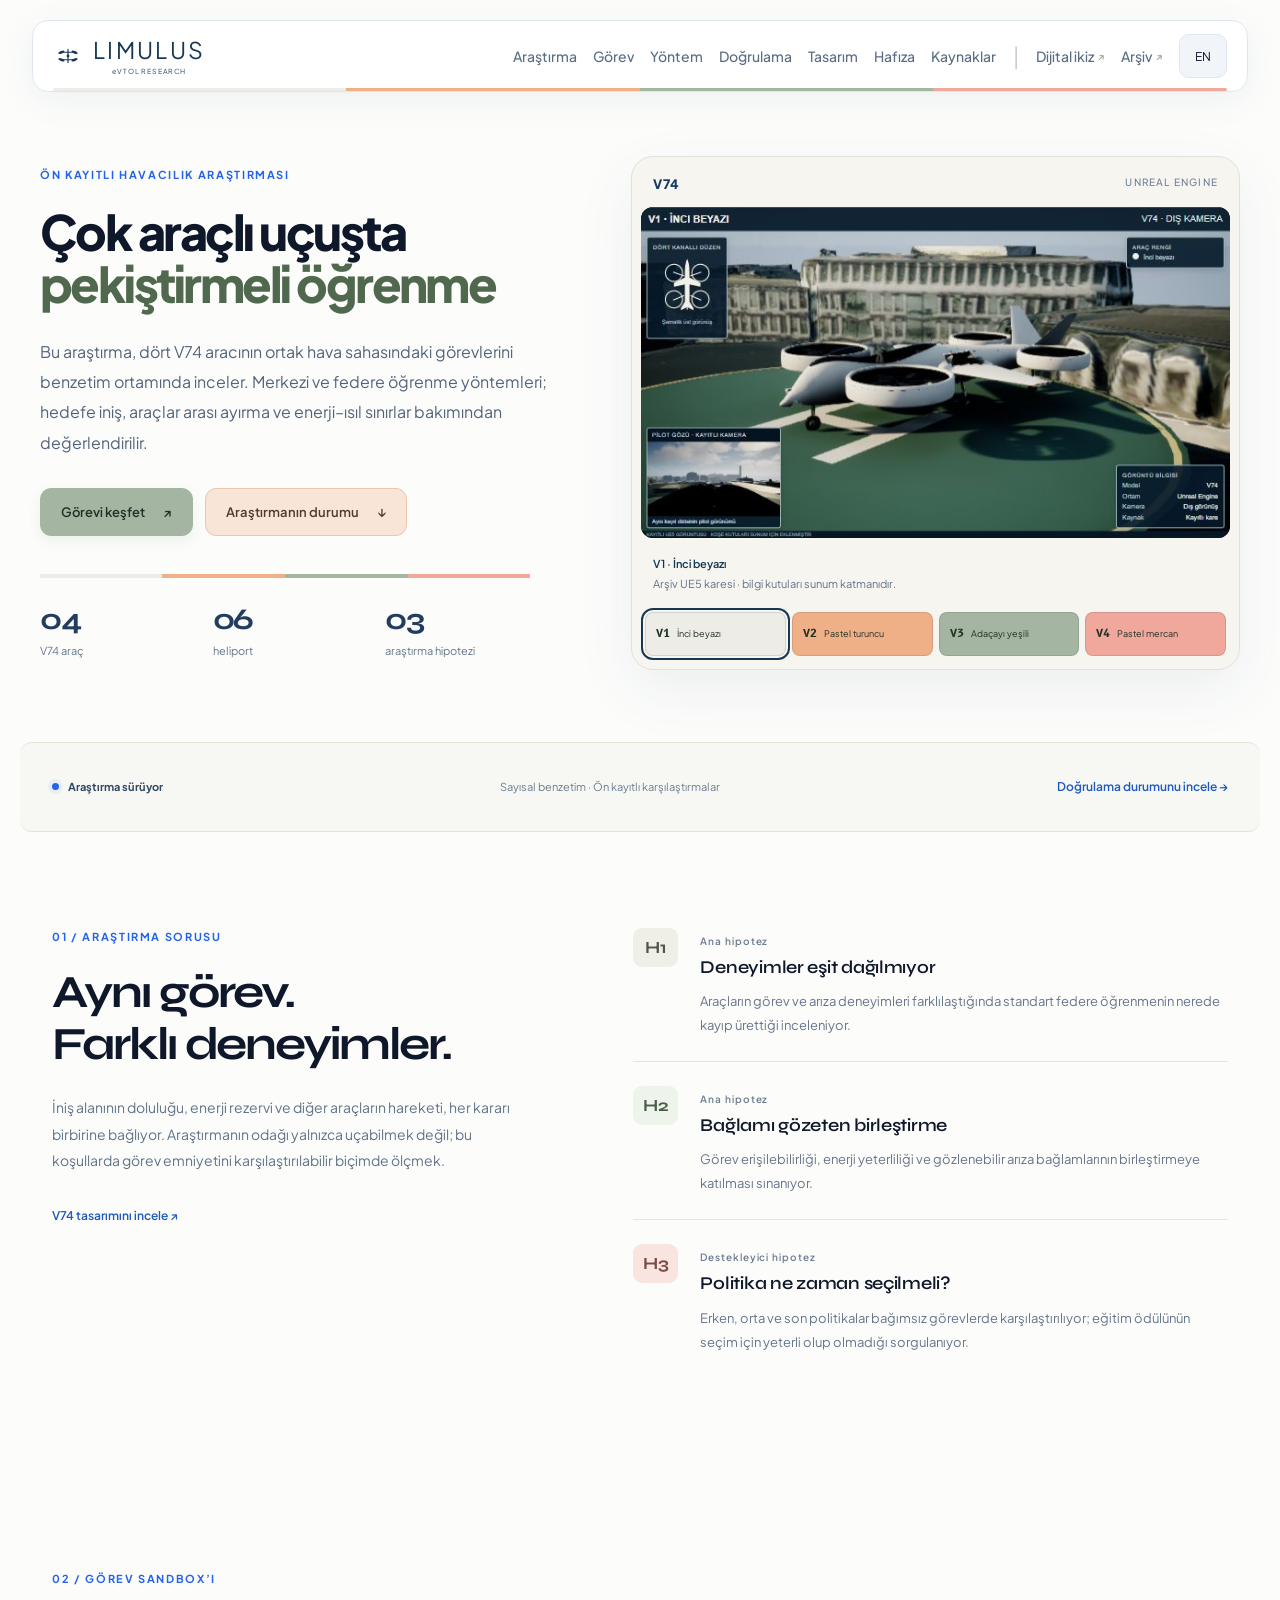
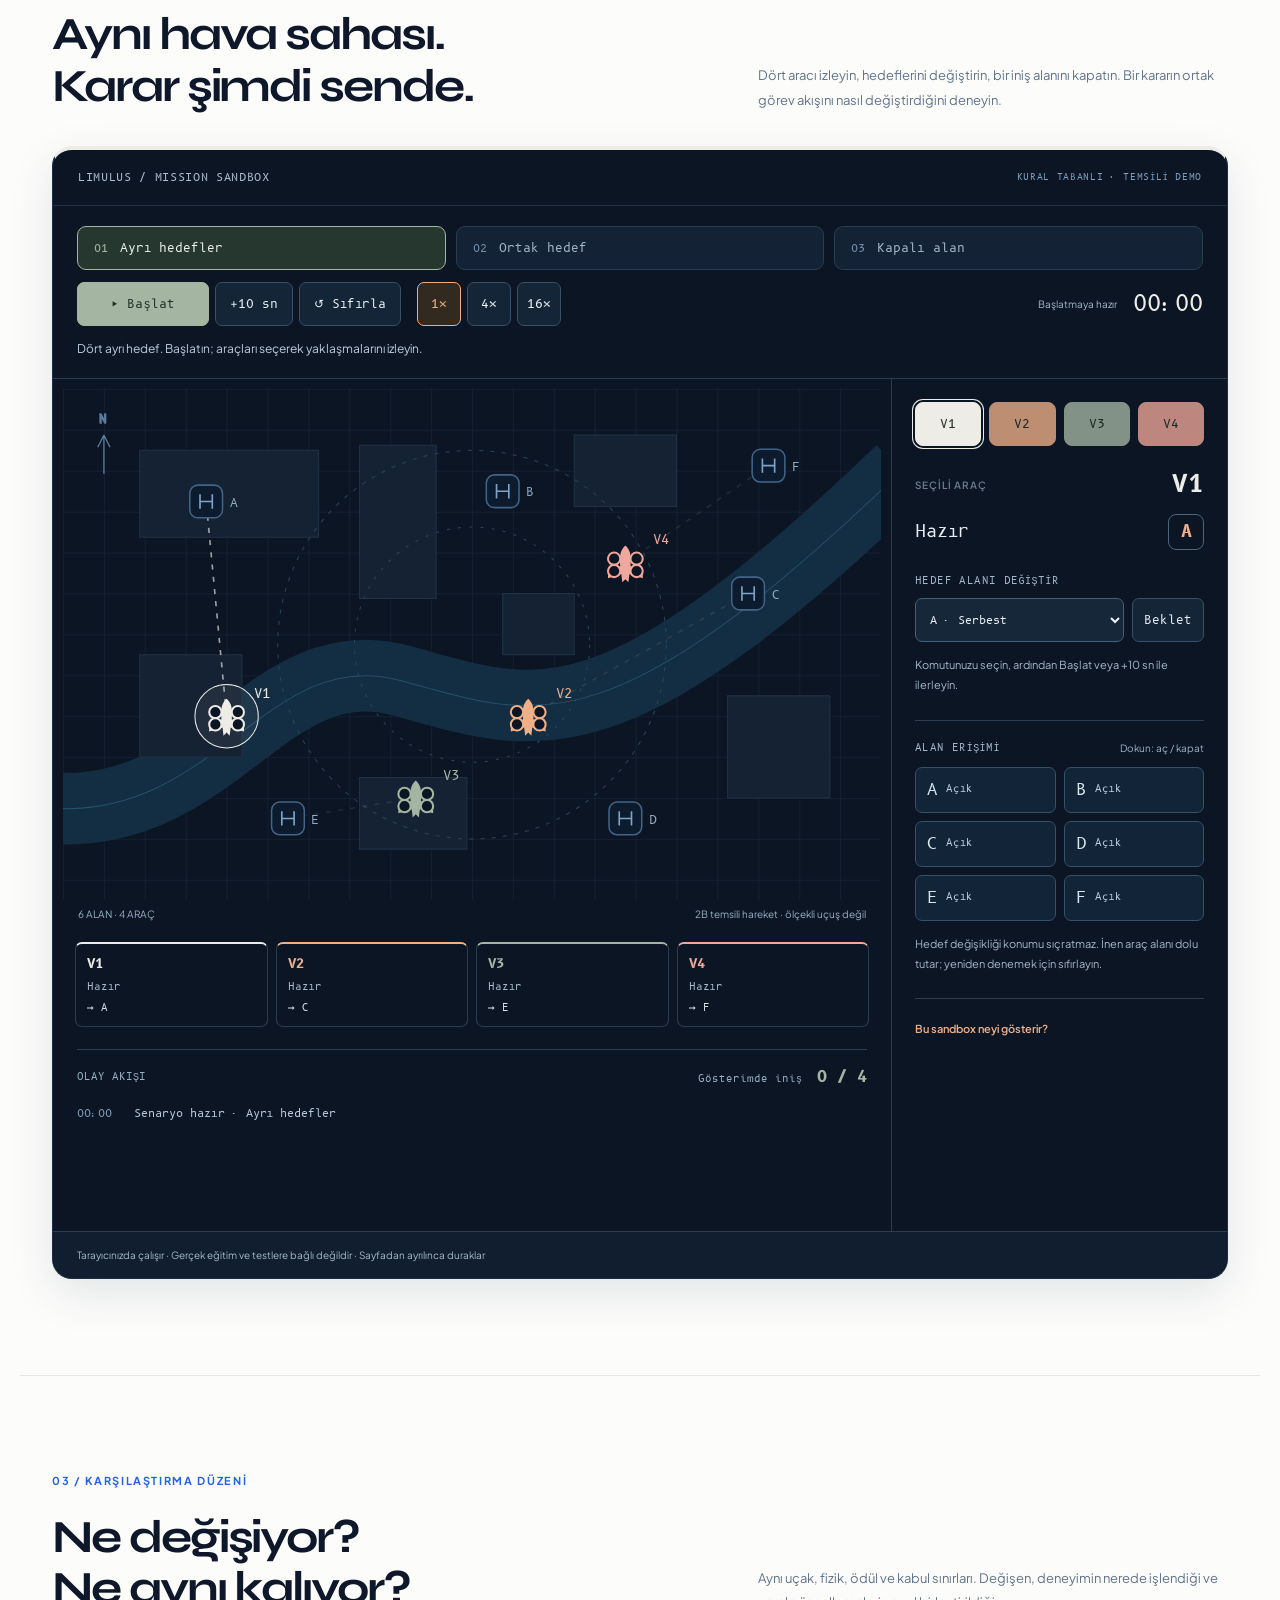
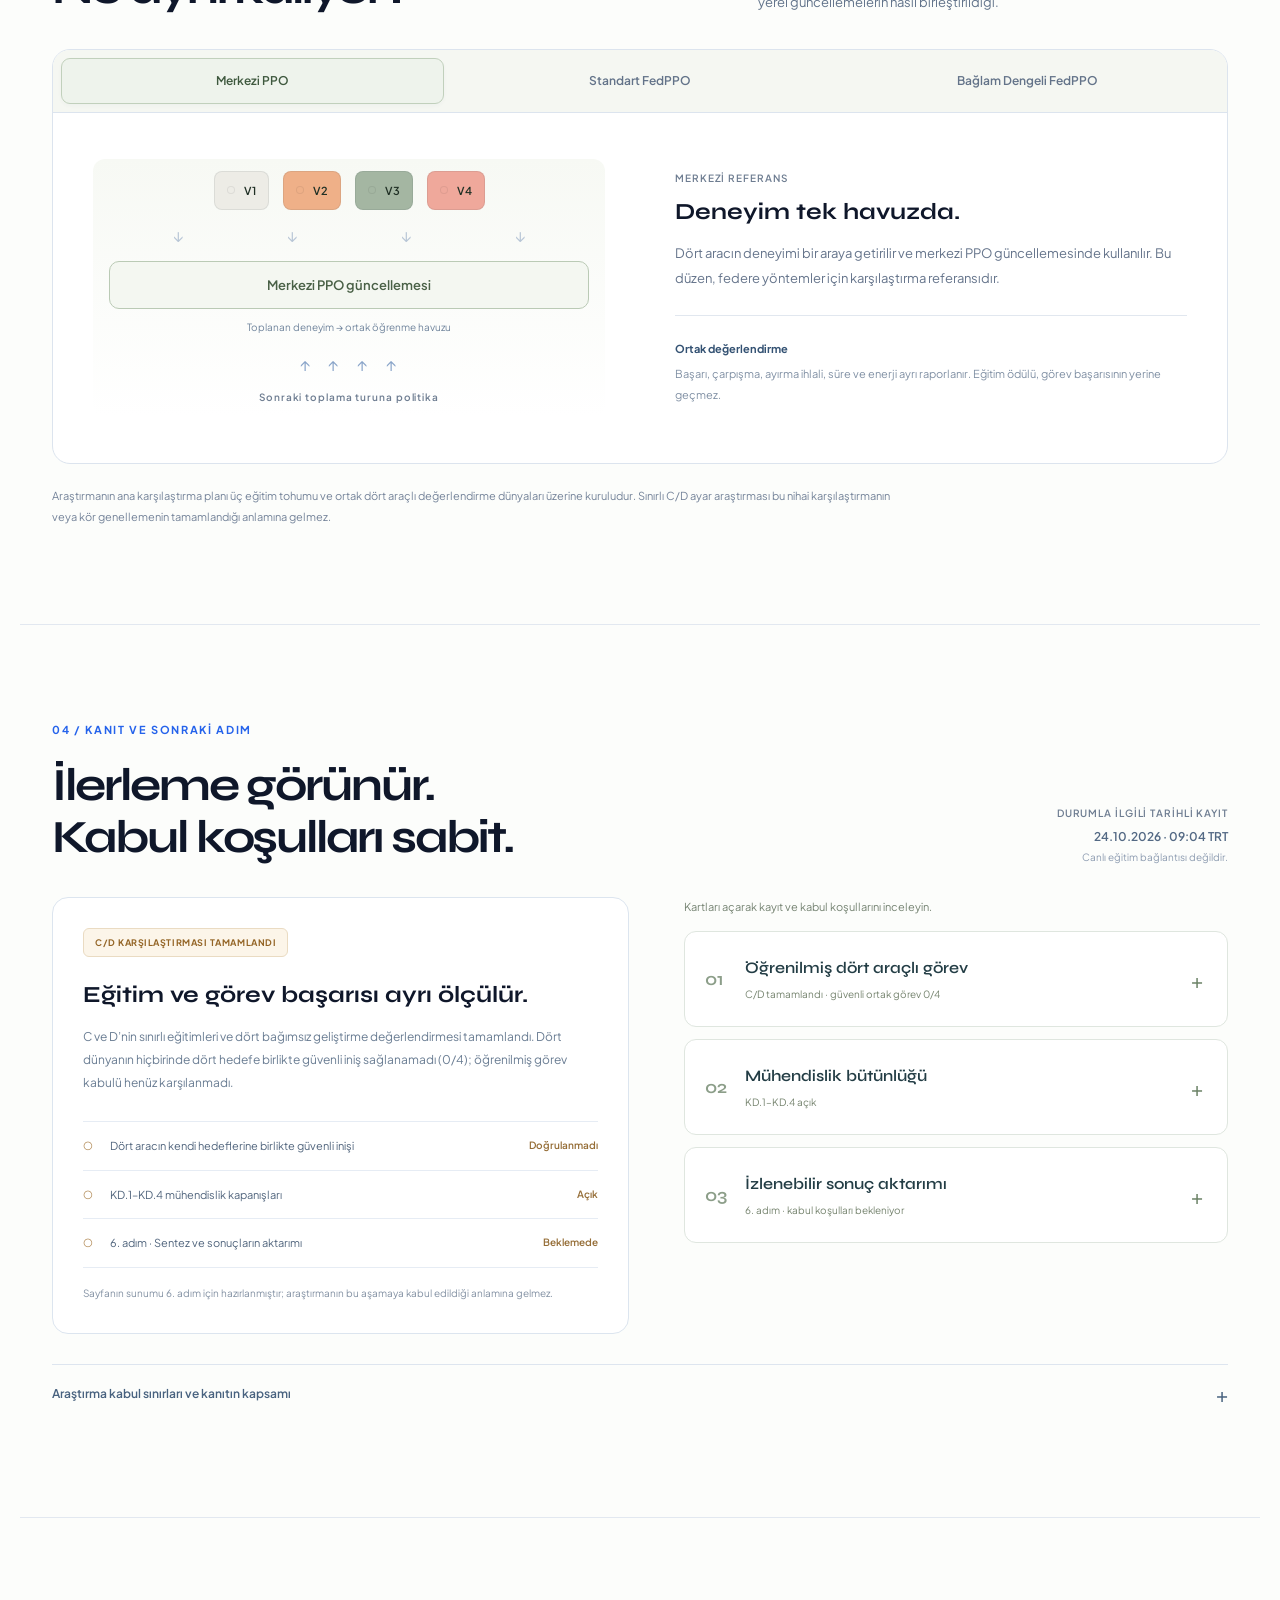
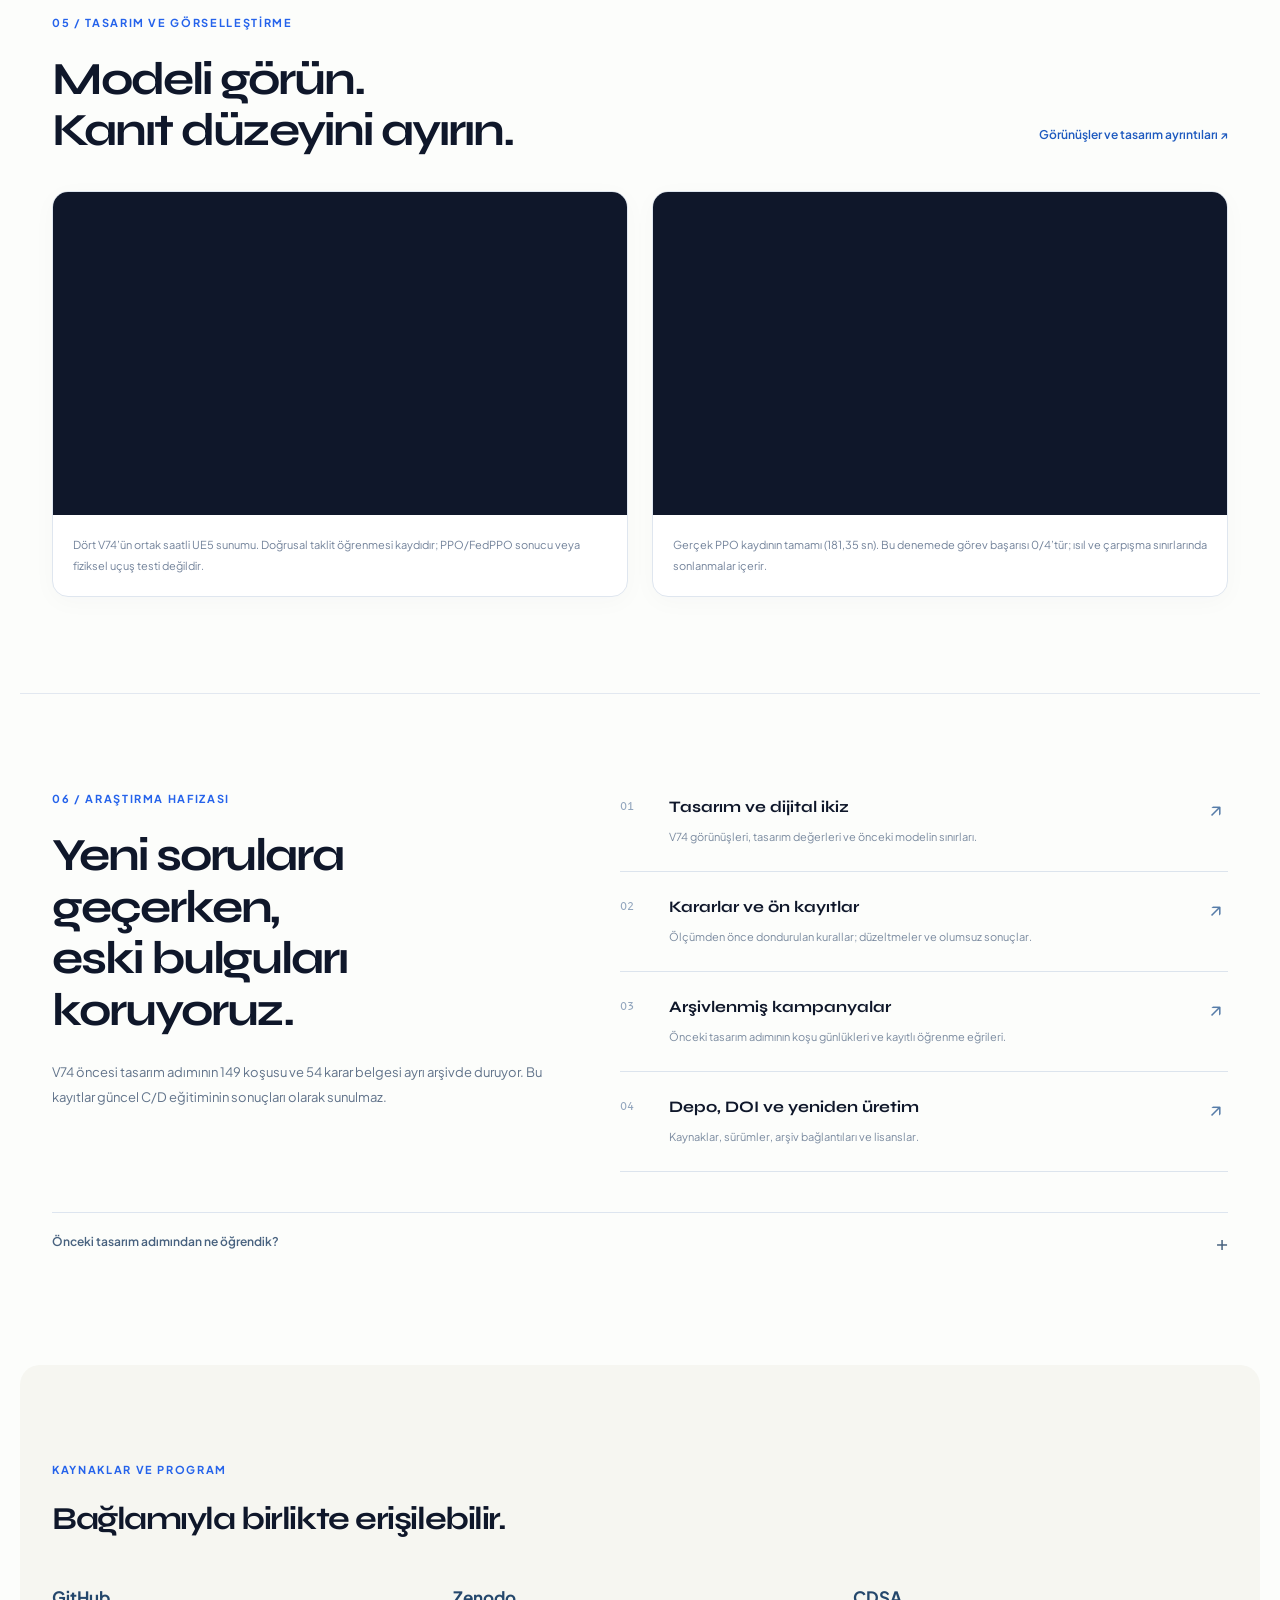
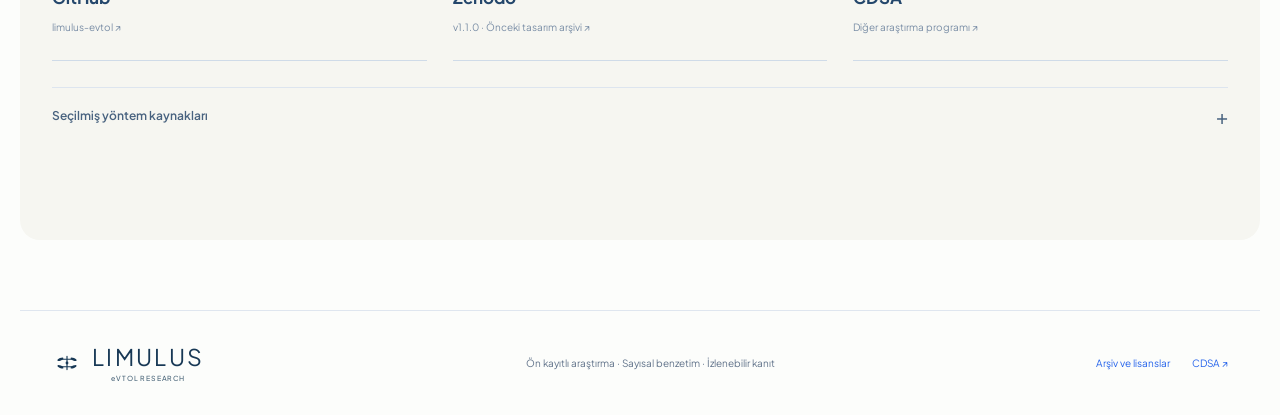
==== commit 205da387: "Match footer branding and update paired visualisation videos" ====
--- a/index.html
+++ b/index.html
@@ -19,7 +19,7 @@
 <link rel="preconnect" href="https://fonts.gstatic.com" crossorigin>
 <link href="https://fonts.googleapis.com/css2?family=Plus+Jakarta+Sans:wght@400;500;600;700;800&family=Syne:wght@500;600;700;800&family=B612+Mono:wght@400;700&display=swap" rel="stylesheet">
 <link rel="stylesheet" href="assets/limulus.css?v=20261024sections1">
-<link rel="stylesheet" href="assets/home.css?v=20261024evidence1">
+<link rel="stylesheet" href="assets/home.css?v=20261024footervideo1">
 <script src="assets/limulus.js?v=20261023r1" defer>
 </script>
 <link rel="stylesheet" href="assets/mission.css?v=20261024demo1">
@@ -364,22 +364,8 @@
 <a class="text-link" data-tr="Görünüşler ve tasarım ayrıntıları ↗" data-en="Views and design details ↗" href="ikiz/#v74">Görünüşler ve tasarım ayrıntıları ↗</a>
 </div>
 <div class="video-grid">
-<figure class="video">
-<div class="video-cerceve">
-<iframe src="https://www.youtube-nocookie.com/embed/yaDpz0VlPyU?rel=0" title="V74 · Tek araç" loading="lazy" allow="encrypted-media; picture-in-picture; fullscreen" referrerpolicy="strict-origin-when-cross-origin" allowfullscreen>
-</iframe>
-</div>
-<figcaption class="" data-tr="Açık deniz üzerinde tek araç sunumu. Kayıtlı uçuş izinin Unreal Engine görünümüdür. &lt;strong&gt;Fiziksel uçuş testi veya öğrenilmiş dört güvenli iniş kanıtı değildir.&lt;/strong&gt;" data-en="Single-aircraft presentation over open sea. An Unreal Engine view of a recorded trace. &lt;strong&gt;Not a physical flight test or proof of four safe learned landings.&lt;/strong&gt;" >Açık deniz üzerinde tek araç sunumu. Kayıtlı uçuş izinin Unreal Engine görünümüdür. <strong>Fiziksel uçuş testi veya öğrenilmiş dört güvenli iniş kanıtı değildir.</strong>
-</figcaption>
-</figure>
-<figure class="video">
-<div class="video-cerceve">
-<iframe src="https://www.youtube-nocookie.com/embed/VywWKcl-vSo?rel=0" title="V74 · Dört araç" loading="lazy" allow="encrypted-media; picture-in-picture; fullscreen" referrerpolicy="strict-origin-when-cross-origin" allowfullscreen>
-</iframe>
-</div>
-<figcaption class="" data-tr="Şehir sahnesinde dört panelli sunum. Her panel ayrı bir aracı izler. &lt;strong&gt;Fiziksel uçuş testi veya öğrenilmiş dört güvenli iniş kanıtı değildir.&lt;/strong&gt;" data-en="Four-panel presentation in a city scene. Each panel follows one aircraft. &lt;strong&gt;Not a physical flight test or proof of four safe learned landings.&lt;/strong&gt;" >Şehir sahnesinde dört panelli sunum. Her panel ayrı bir aracı izler. <strong>Fiziksel uçuş testi veya öğrenilmiş dört güvenli iniş kanıtı değildir.</strong>
-</figcaption>
-</figure>
+<figure class="video"><div class="video-cerceve"><iframe src="https://www.youtube-nocookie.com/embed/VywWKcl-vSo?rel=0" title="V74 · Ortak saatli taklit öğrenmesi sunumu" data-video-title-tr="V74 · Ortak saatli taklit öğrenmesi sunumu" data-video-title-en="V74 · Shared-clock imitation-learning presentation" loading="lazy" allow="encrypted-media; picture-in-picture; fullscreen" referrerpolicy="strict-origin-when-cross-origin" allowfullscreen></iframe></div><figcaption><span data-tr="Dört V74’ün ortak saatli UE5 sunumu. Doğrusal taklit öğrenmesi kaydıdır; PPO/FedPPO sonucu veya fiziksel uçuş testi değildir." data-en="UE5 presentation of four V74 aircraft on a shared clock. This is a linear imitation-learning recording, not a PPO/FedPPO result or a physical flight test.">Dört V74’ün ortak saatli UE5 sunumu. Doğrusal taklit öğrenmesi kaydıdır; PPO/FedPPO sonucu veya fiziksel uçuş testi değildir.</span></figcaption></figure>
+<figure class="video"><div class="video-cerceve"><iframe src="https://www.youtube-nocookie.com/embed/j8lznqzYKXA?rel=0" title="V74 · Tam PPO kaydı" data-video-title-tr="V74 · Tam PPO kaydı" data-video-title-en="V74 · Full PPO recording" loading="lazy" allow="encrypted-media; picture-in-picture; fullscreen" referrerpolicy="strict-origin-when-cross-origin" allowfullscreen></iframe></div><figcaption><span data-tr="Gerçek PPO kaydının tamamı (181,35 sn). Bu denemede görev başarısı 0/4’tür; ısıl ve çarpışma sınırlarında sonlanmalar içerir." data-en="The full recorded PPO run (181.35 s). Mission success in this run is 0/4; it includes thermal-limit and collision-envelope terminations.">Gerçek PPO kaydının tamamı (181,35 sn). Bu denemede görev başarısı 0/4’tür; ısıl ve çarpışma sınırlarında sonlanmalar içerir.</span></figcaption></figure>
 </div>
 </section>
 <section id="arsiv" class="archive-section">
@@ -461,8 +447,7 @@
 </section>
 </main>
 <footer class="site-footer">
-<a href="./" class="footer-brand">LIMULUS<span>eVTOL RESEARCH</span>
-</a>
+<a href="./" class="footer-brand"><img src="assets/limulus-symbol.svg?v=20261024symbol02" alt="" width="30" height="30"><span class="brand-word"><span class="brand-name">LIMULUS</span><small>eVTOL RESEARCH</small></span></a>
 <p class="" data-tr="Ön kayıtlı araştırma · Sayısal benzetim · İzlenebilir kanıt" data-en="Preregistered research · Numerical simulation · Traceable evidence" >Ön kayıtlı araştırma · Sayısal benzetim · İzlenebilir kanıt</p>
 <div>
 <a href="arsiv/">
--- a/assets/home.css
+++ b/assets/home.css
@@ -153,11 +153,11 @@
 .author-line a { color:#5480ac; font-size:11px; display:inline-block; padding:6px 0; text-decoration:none; min-height:32px; }
 .author-line p { color:#8b9bb0; font-size:10px; }
 .site-footer { max-width:1240px; margin:auto; display:flex; justify-content:space-between; align-items:center; text-align:left; gap:20px; font-size:10px; padding:30px 32px; }
-.site-footer .footer-brand { font-family:'Syne',sans-serif; font-weight:800; font-size:19px; color:#396185; letter-spacing:.07em; }
-.footer-brand span { display:block; font:8px 'Plus Jakarta Sans',sans-serif; letter-spacing:.15em; color:#8ea1b6; }
+.site-footer .footer-brand { display:inline-flex; align-items:center; gap:10px; text-decoration:none; flex-shrink:0; }
+.footer-brand img { width:30px; height:30px; display:block; }
 .site-footer > div { display:flex; gap:22px; }
 .site-footer a { min-height:44px; display:inline-flex; align-items:center; }
-.site-footer .footer-brand { display:block; }
+
 @media(min-width:1500px) { .intro { padding-top:175px; padding-bottom:100px; } }
 @media(max-width:1100px) { .intro { gap:30px; padding-left:32px; padding-right:32px; }.research-section { gap:50px; }.mission-layout { grid-template-columns:1fr 275px; }.mission-detail { padding:20px; }.method-panel { gap:40px; padding:30px; }.validation-grid { gap:30px; }.intro-facts { gap:15px; } }
 @media(max-width:800px) { .intro { grid-template-columns:1fr; padding-top:134px; gap:42px; max-width:690px; }.intro h1 { font-size:clamp(30px,6vw,48px); }.intro-lead { max-width:none; }.intro-image { transform:none; }.home-main > section { padding:65px 24px; }.research-strip { flex-wrap:wrap; padding:18px 24px; gap:10px 24px; }.research-strip > span:nth-child(2) { display:none; }.research-section { grid-template-columns:1fr; gap:42px; }.section-heading { display:block; }.section-heading .lead { max-width:none; margin-top:22px; }.mission-layout { grid-template-columns:1fr; }.airspace { border-right:0; border-bottom:1px solid #233247; }.mission-detail { padding:24px; }.mission-detail > p { min-height:0; }.mission-detail h3 { font-size:22px; }.selected-vehicle { margin-bottom:12px; }.aircraft-switch { margin-bottom:20px; }.context-list { display:grid; grid-template-columns:1fr 1fr; gap:20px; }.method-panel { grid-template-columns:1fr; gap:28px; }.method-copy { min-height:200px; }.validation-grid { grid-template-columns:1fr; }.snapshot { text-align:left; margin-top:24px; }.limit-list { grid-template-columns:repeat(3,1fr); gap:25px; }.archive-section { grid-template-columns:1fr; gap:35px; }.source-links { gap:20px; }.sources-section { border-radius:0; margin-bottom:0!important; }.site-footer { flex-wrap:wrap; }.site-footer > p { order:3; width:100%; } }
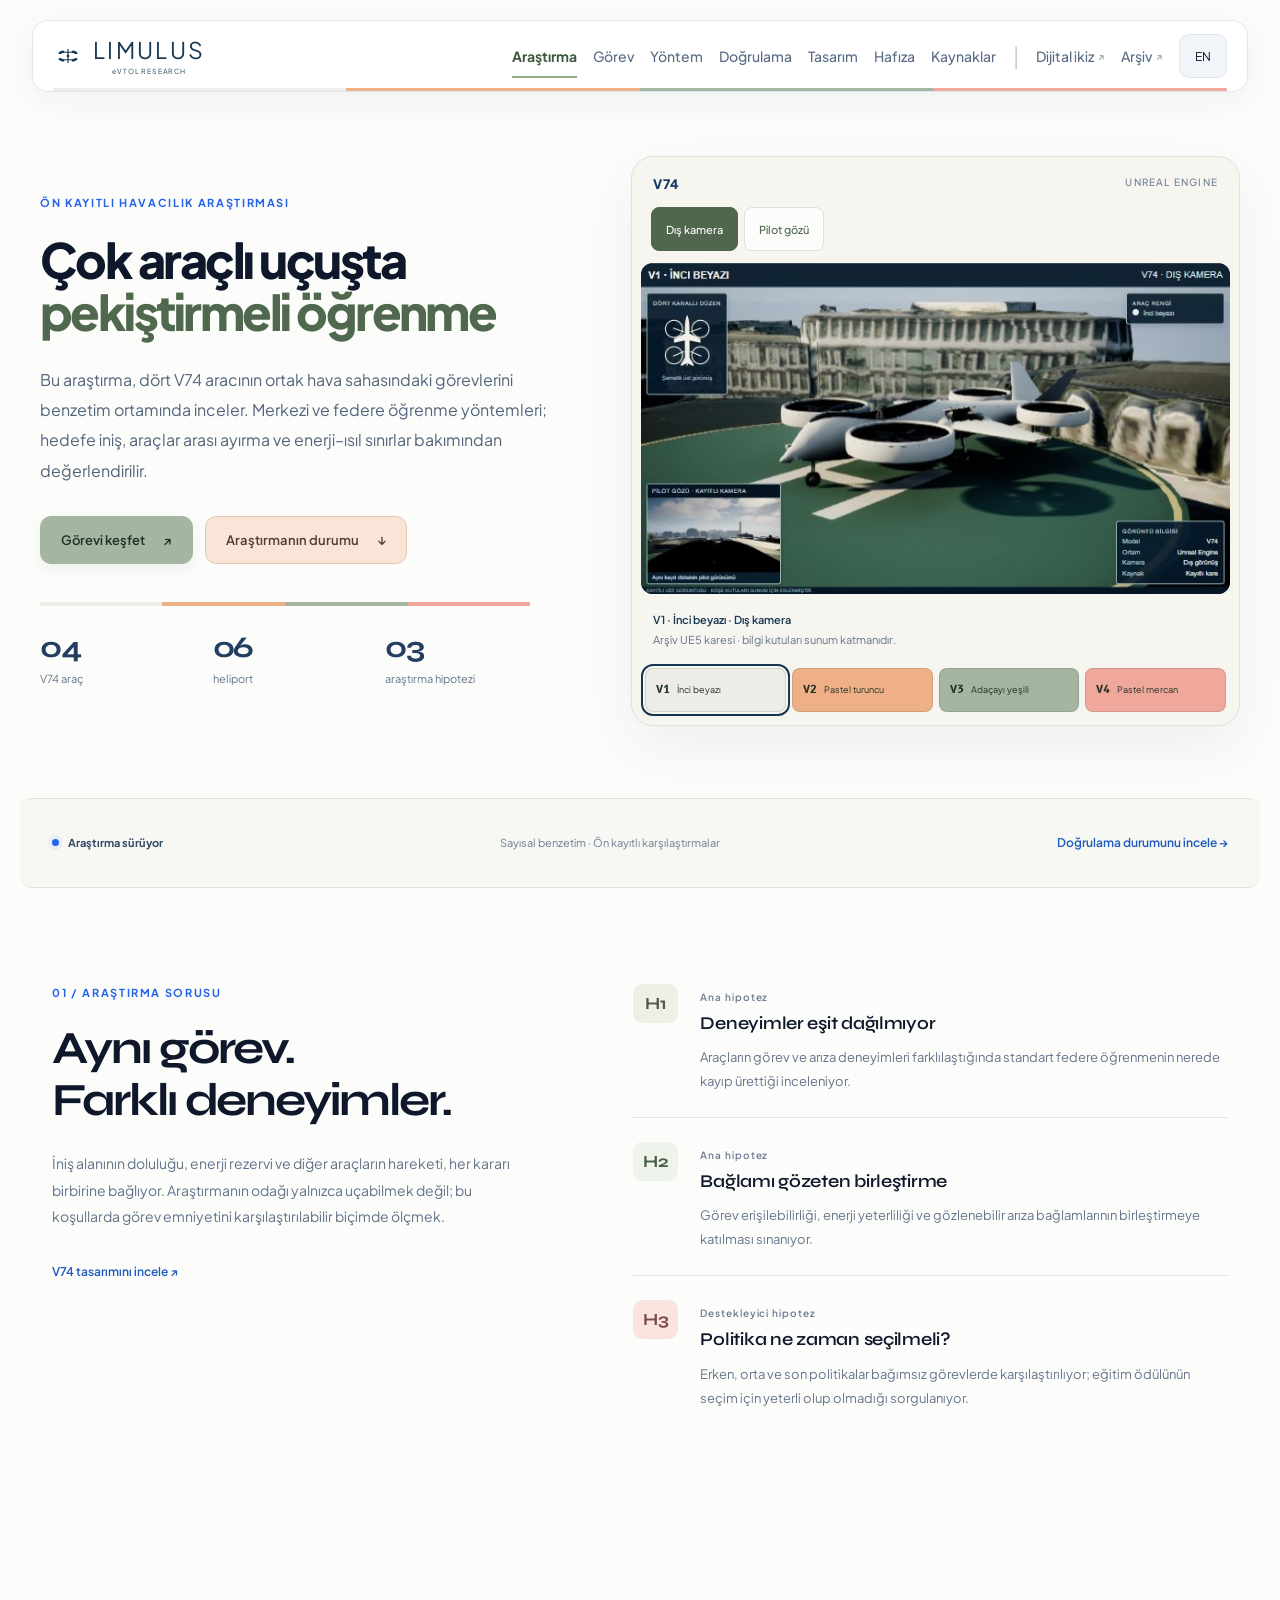
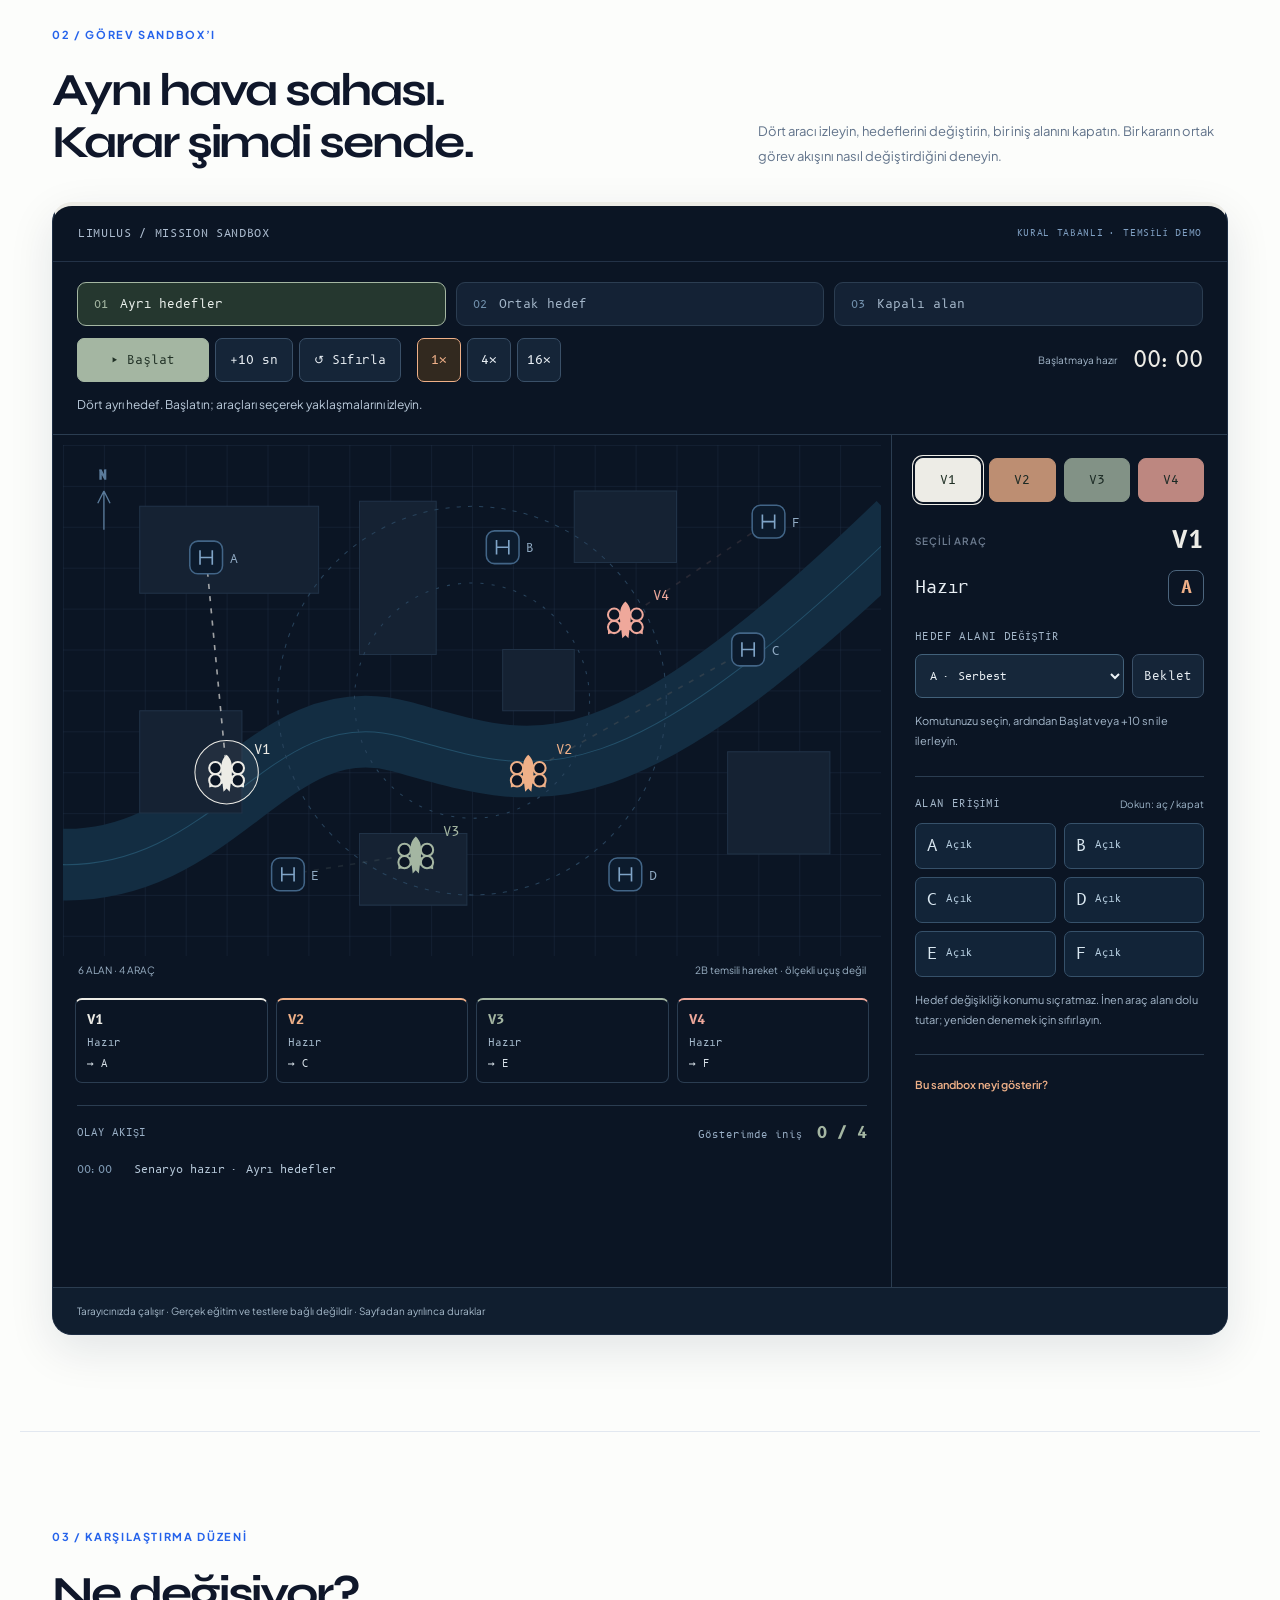
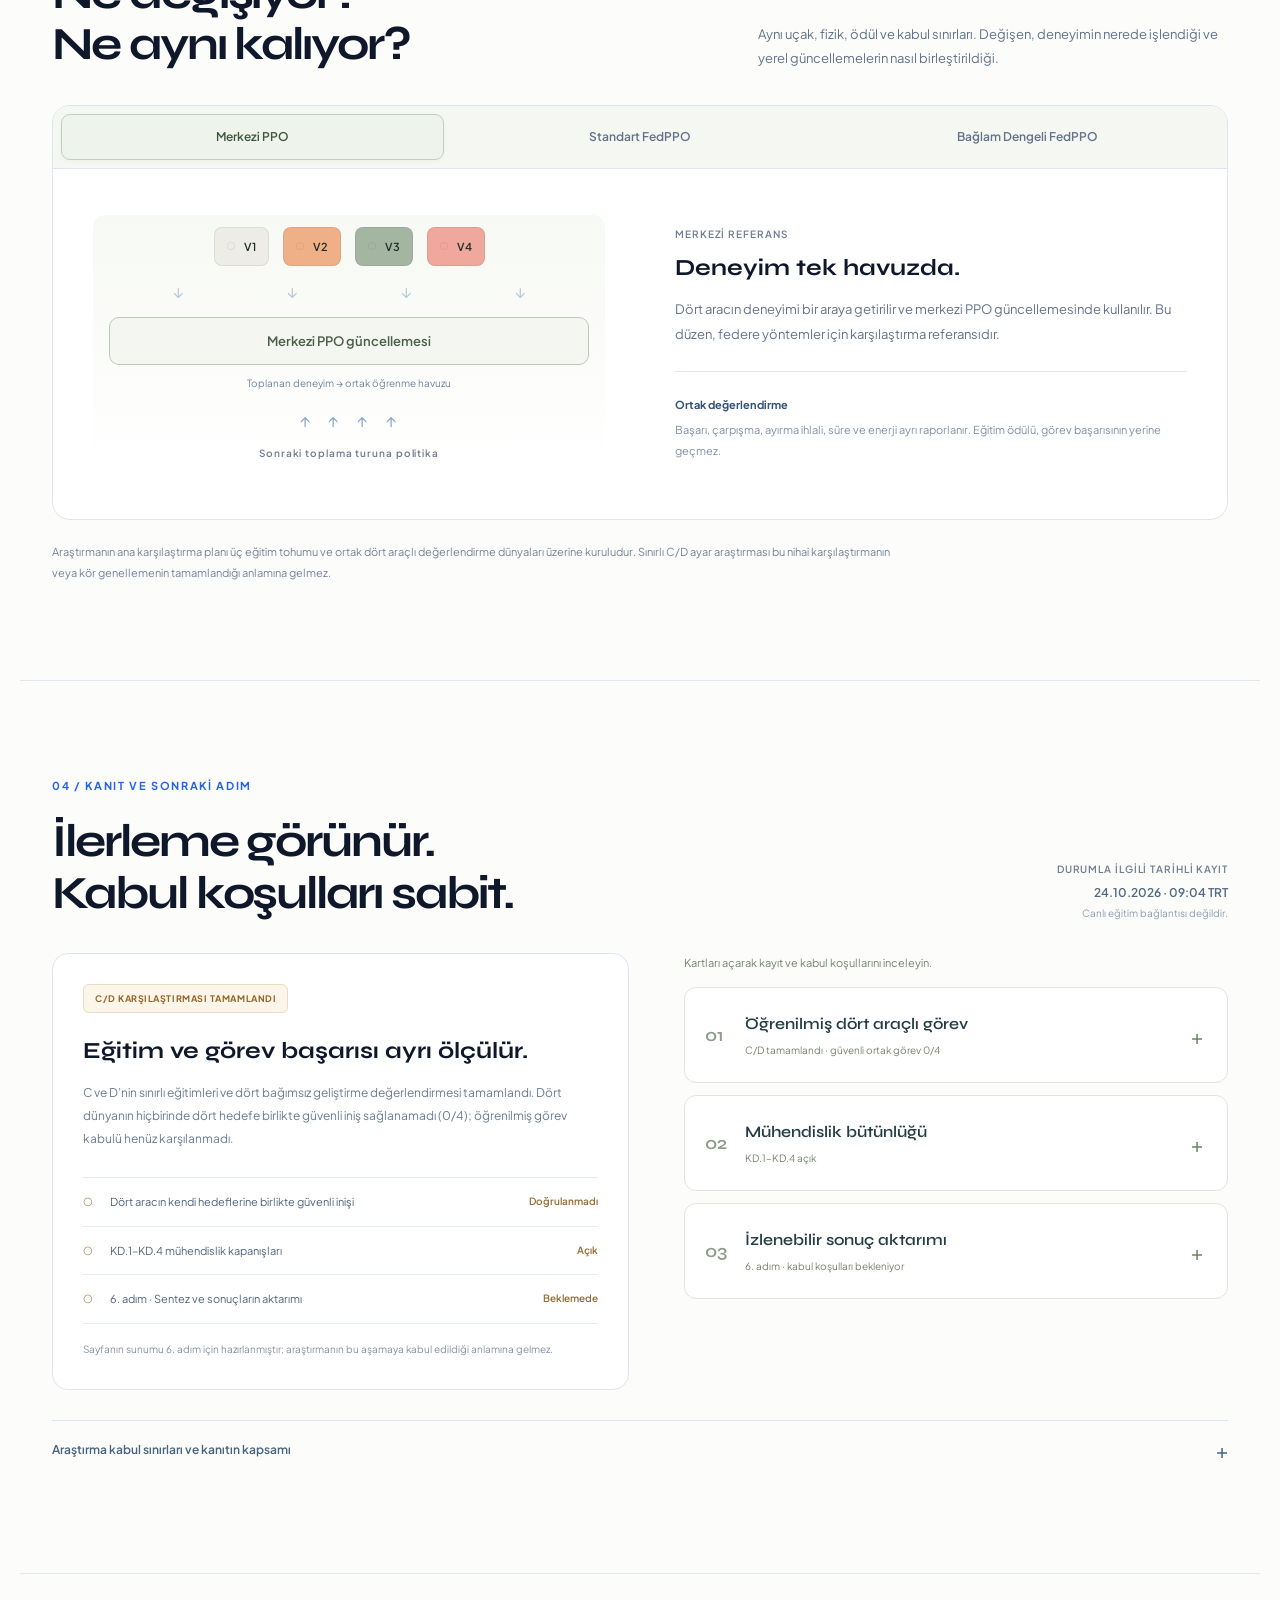
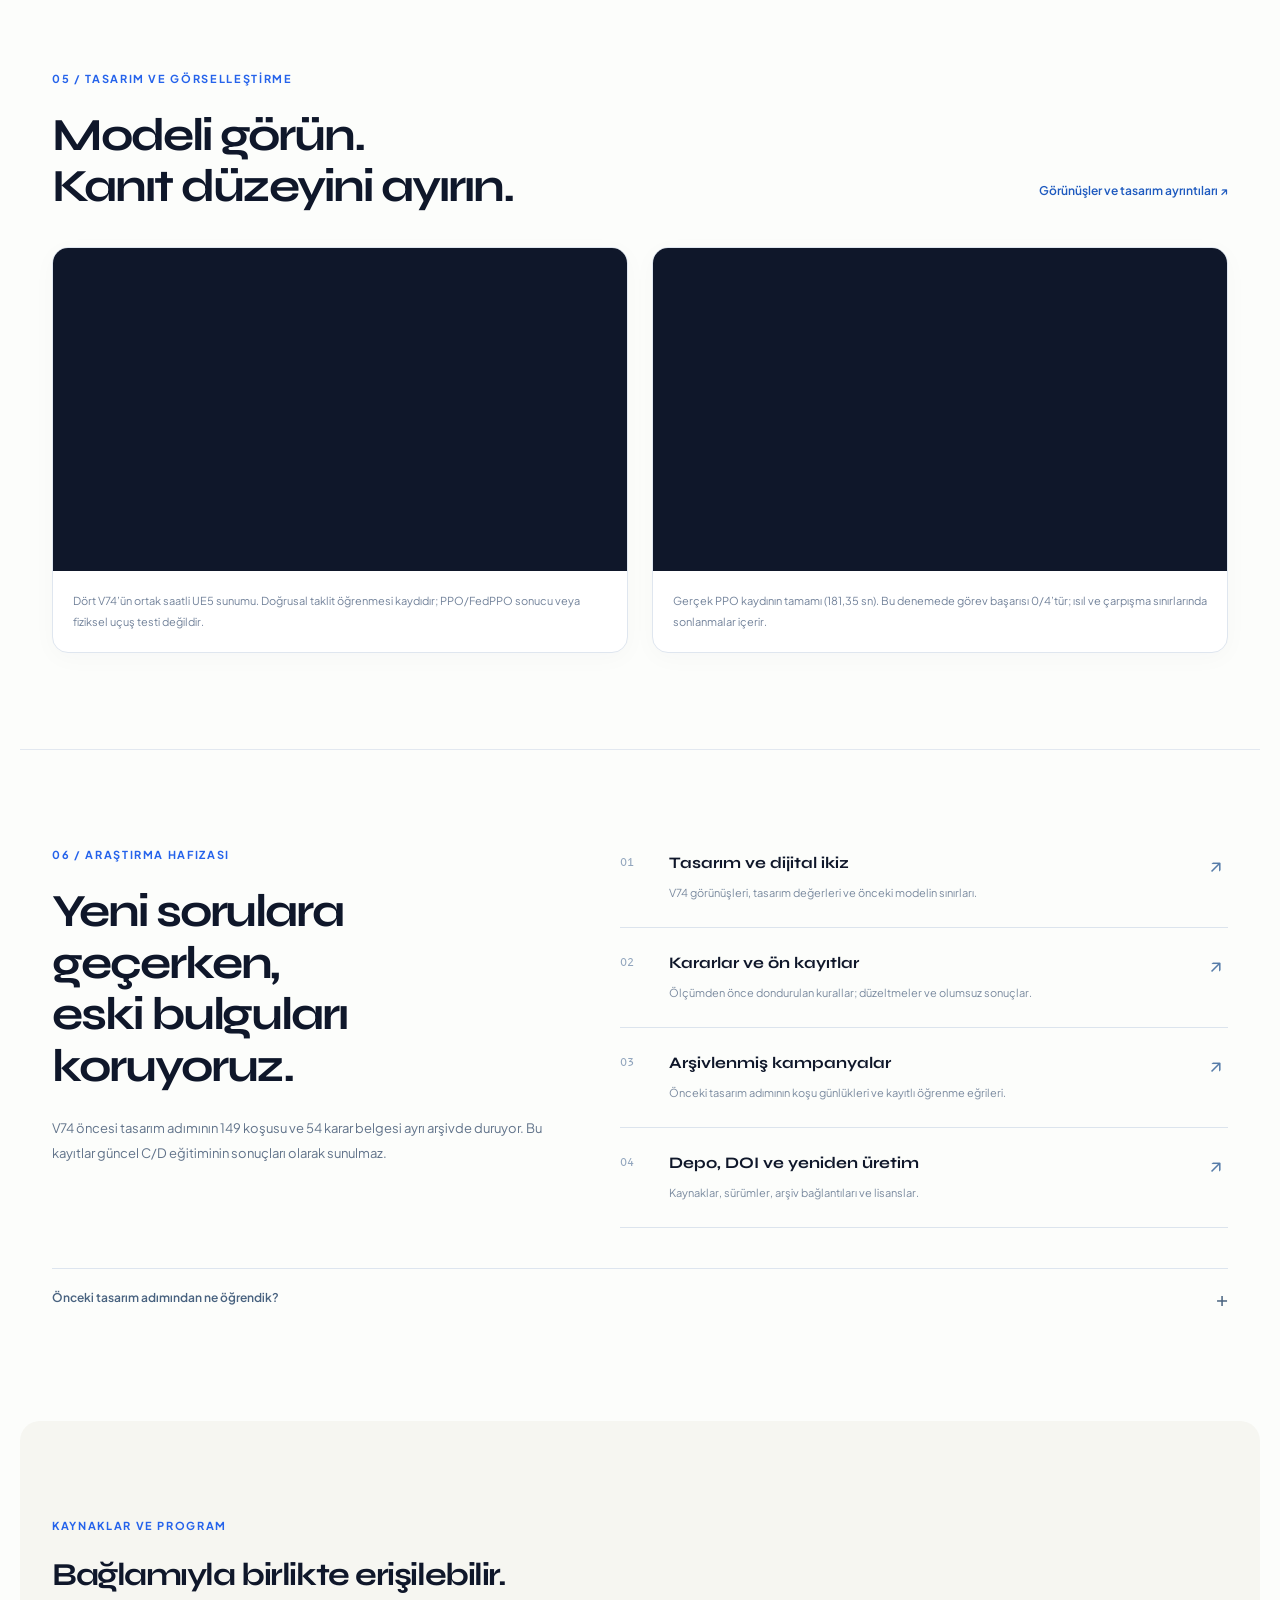
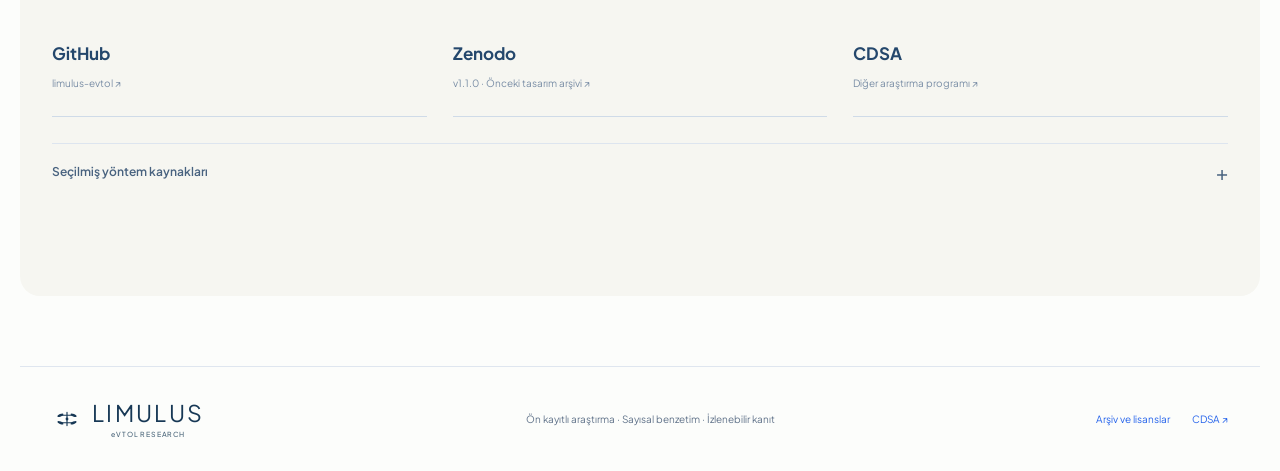
==== commit 7d49a4d0: "Add archived camera and component views with current-section navigation" ====
--- a/index.html
+++ b/index.html
@@ -18,14 +18,14 @@
 <link rel="preconnect" href="https://fonts.googleapis.com">
 <link rel="preconnect" href="https://fonts.gstatic.com" crossorigin>
 <link href="https://fonts.googleapis.com/css2?family=Plus+Jakarta+Sans:wght@400;500;600;700;800&family=Syne:wght@500;600;700;800&family=B612+Mono:wght@400;700&display=swap" rel="stylesheet">
-<link rel="stylesheet" href="assets/limulus.css?v=20261024sections1">
-<link rel="stylesheet" href="assets/home.css?v=20261024footervideo1">
-<script src="assets/limulus.js?v=20261023r1" defer>
+<link rel="stylesheet" href="assets/limulus.css?v=20261024activenav1">
+<link rel="stylesheet" href="assets/home.css?v=20261024interactive23">
+<script src="assets/limulus.js?v=20261024activenav1" defer>
 </script>
 <link rel="stylesheet" href="assets/mission.css?v=20261024demo1">
 <script src="assets/mission-engine.js?v=20261024demo1" defer></script>
 <script src="assets/mission-ui.js?v=20261024demo1" defer></script>
-<script src="assets/hero-gallery.js?v=20261024ue5gallery1" defer></script>
+<script src="assets/hero-gallery.js?v=20261024interactive23" defer></script>
 <script src="assets/home.js?v=20261024title2" defer>
 </script>
 </head>
@@ -82,6 +82,7 @@
 </div>
 <figure class="intro-image">
 <div class="image-label">V74 <span>UNREAL ENGINE</span></div>
+<div class="hero-camera-switch" role="group" aria-label="Kamera seçimi / Camera selection"><button type="button" data-gallery-camera="external" aria-pressed="true" aria-controls="hero-ue5-image"><span data-tr="Dış kamera" data-en="External view">Dış kamera</span></button><button type="button" data-gallery-camera="pilot" aria-pressed="false" aria-controls="hero-ue5-image"><span data-tr="Pilot gözü" data-en="Pilot view">Pilot gözü</span></button></div>
 <div class="hero-image-stage">
 <img id="hero-ue5-image" src="assets/v74-ue5-inci-hud.jpg" width="640" height="360" alt="İnci beyazı V74 aracının kayıtlı UE5 heliport görünümü" fetchpriority="high">
 </div>
@@ -375,7 +376,7 @@
 <p class="lead" data-tr="V74 öncesi tasarım adımının 149 koşusu ve 54 karar belgesi ayrı arşivde duruyor. Bu kayıtlar güncel C/D eğitiminin sonuçları olarak sunulmaz." data-en="The 149 runs and 54 decision documents from the pre-V74 design stage remain in a separate archive. They are not presented as results of the current C/D training." >V74 öncesi tasarım adımının 149 koşusu ve 54 karar belgesi ayrı arşivde duruyor. Bu kayıtlar güncel C/D eğitiminin sonuçları olarak sunulmaz.</p>
 </div>
 <div class="archive-links">
-<a class="archive-link" href="ikiz/">
+<a class="archive-link" href="ikiz/" target="_blank" rel="noopener">
 <span class="archive-num">01</span>
 <div>
 <h3 class="" data-tr="Tasarım ve dijital ikiz" data-en="Design and digital twin" >Tasarım ve dijital ikiz</h3>
@@ -383,7 +384,7 @@
 </div>
 <span class="link-arrow" aria-hidden="true">↗</span>
 </a>
-<a class="archive-link" href="kararlar/">
+<a class="archive-link" href="kararlar/" target="_blank" rel="noopener">
 <span class="archive-num">02</span>
 <div>
 <h3 class="" data-tr="Kararlar ve ön kayıtlar" data-en="Decisions and preregistrations" >Kararlar ve ön kayıtlar</h3>
@@ -391,7 +392,7 @@
 </div>
 <span class="link-arrow" aria-hidden="true">↗</span>
 </a>
-<a class="archive-link" href="kampanyalar/">
+<a class="archive-link" href="kampanyalar/" target="_blank" rel="noopener">
 <span class="archive-num">03</span>
 <div>
 <h3 class="" data-tr="Arşivlenmiş kampanyalar" data-en="Archived campaigns" >Arşivlenmiş kampanyalar</h3>
@@ -399,7 +400,7 @@
 </div>
 <span class="link-arrow" aria-hidden="true">↗</span>
 </a>
-<a class="archive-link" href="arsiv/">
+<a class="archive-link" href="arsiv/" target="_blank" rel="noopener">
 <span class="archive-num">04</span>
 <div>
 <h3 class="" data-tr="Depo, DOI ve yeniden üretim" data-en="Repository, DOI and reproduction" >Depo, DOI ve yeniden üretim</h3>
--- a/assets/limulus.css
+++ b/assets/limulus.css
@@ -250,3 +250,9 @@
  .nav-separator span { display:none; }
  html:not(.js) .nav-links { display:flex; flex-wrap:wrap; width:100%; order:3; }
 }
+
+/* Keep the approved 23/7px brand and both header controls on one phone row. */
+@media(max-width:480px) { nav { width:calc(100% - 28px); } }
+
+/* The current section or page is both darker and underlined. */
+.nav-links a[aria-current] { color:#3e583e; font-weight:700; box-shadow:inset 0 -2px #8fa787; }
--- a/assets/home.css
+++ b/assets/home.css
@@ -232,3 +232,10 @@
 .evidence-body dd { margin:0; font-size:12px; line-height:1.85; color:#61738a; overflow-wrap:anywhere; }
 @media(max-width:480px) { .evidence-card summary { padding:18px 16px; gap:10px; grid-template-columns:23px minmax(0,1fr) 18px; }.evidence-body { margin-left:49px; margin-right:16px; }.evidence-heading strong { font-size:15px; } }
 .validation-grid { align-items:start; }
+
+/* Existing native camera records, separate from the mission sandbox. */
+.hero-camera-switch { display:flex; gap:6px; padding:0 10px 12px; }
+.hero-camera-switch button { min-height:44px; padding:10px 14px; font:500 11px 'Plus Jakarta Sans',sans-serif; color:#50664d; background:#fcfdfb; border:1px solid #dce4d8; border-radius:8px; cursor:pointer; }
+.hero-camera-switch button[aria-pressed="true"] { color:white; background:#50664d; border-color:#50664d; }
+.hero-image-stage { position:relative; }
+.hero-image-stage #hero-ue5-image.pilot-sage { position:absolute; width:400%; height:400%; max-width:none; left:-295%; top:-53.333333%; object-fit:fill; }
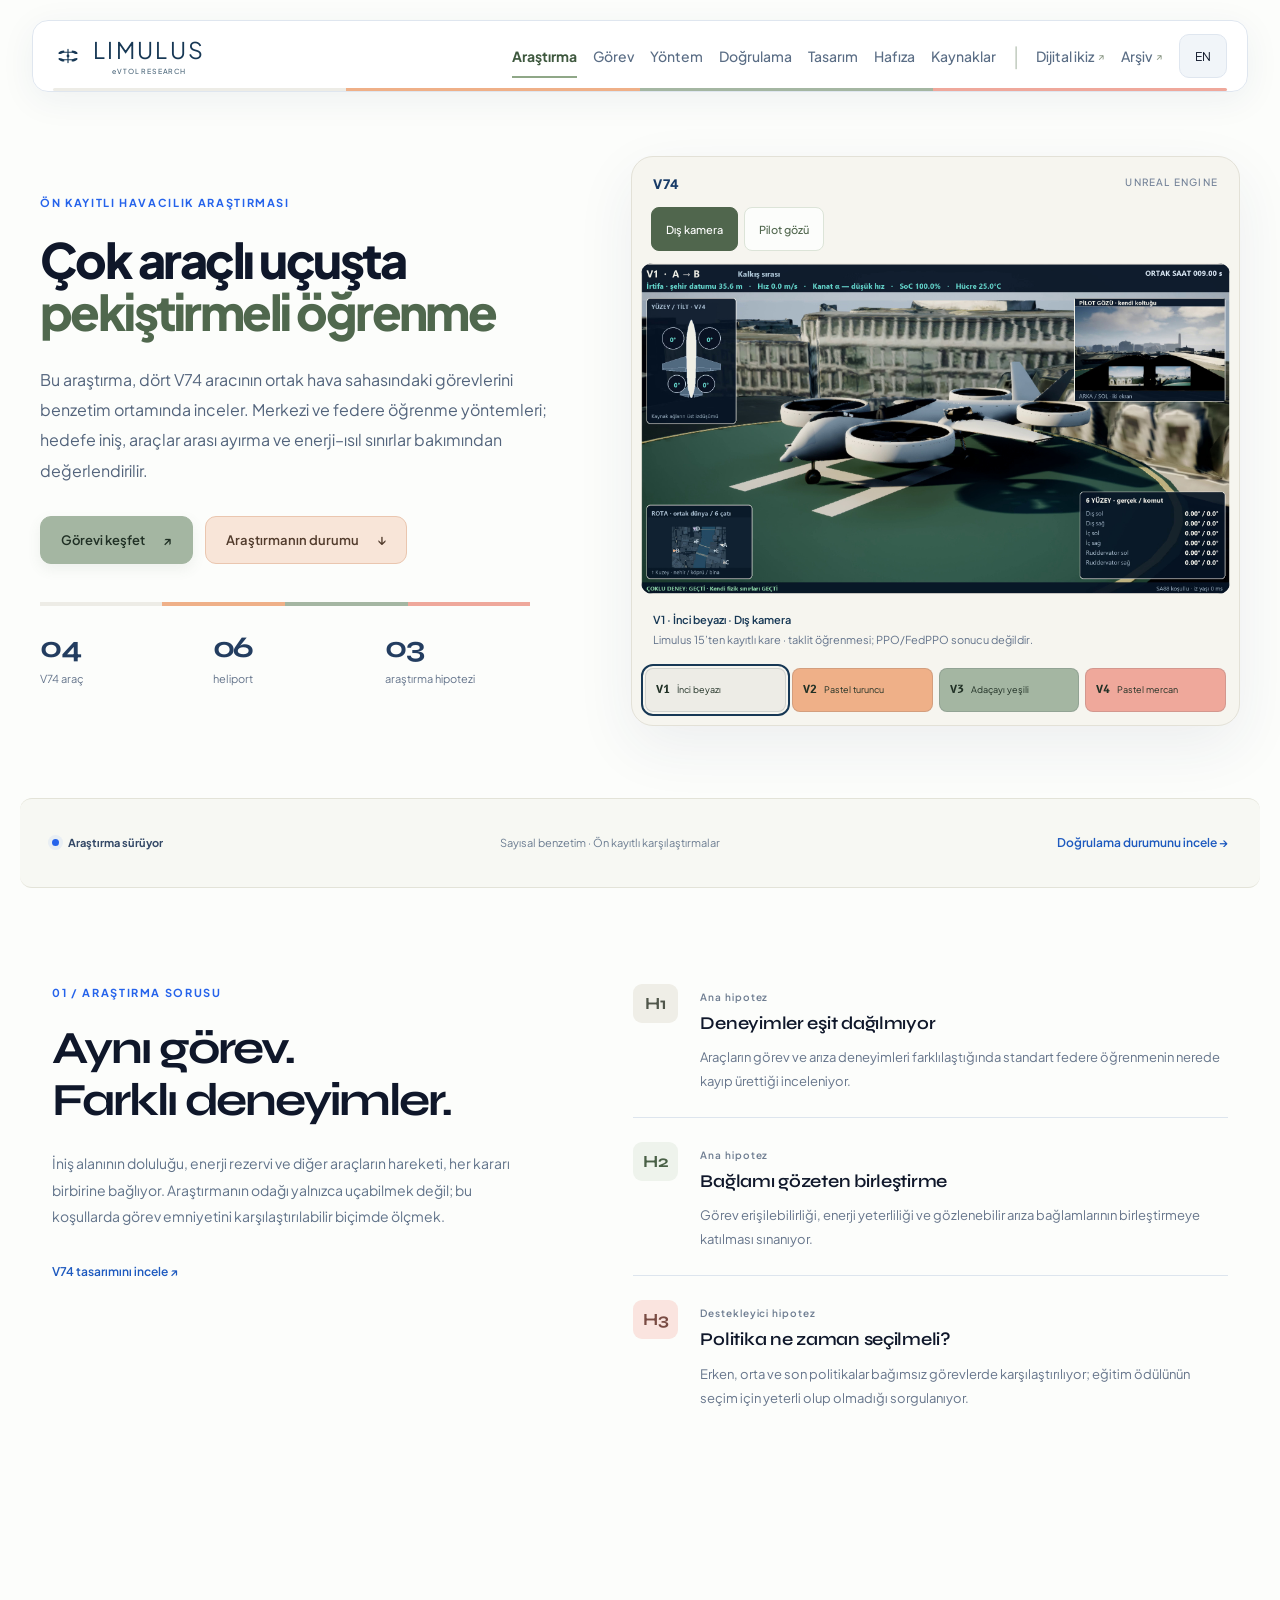
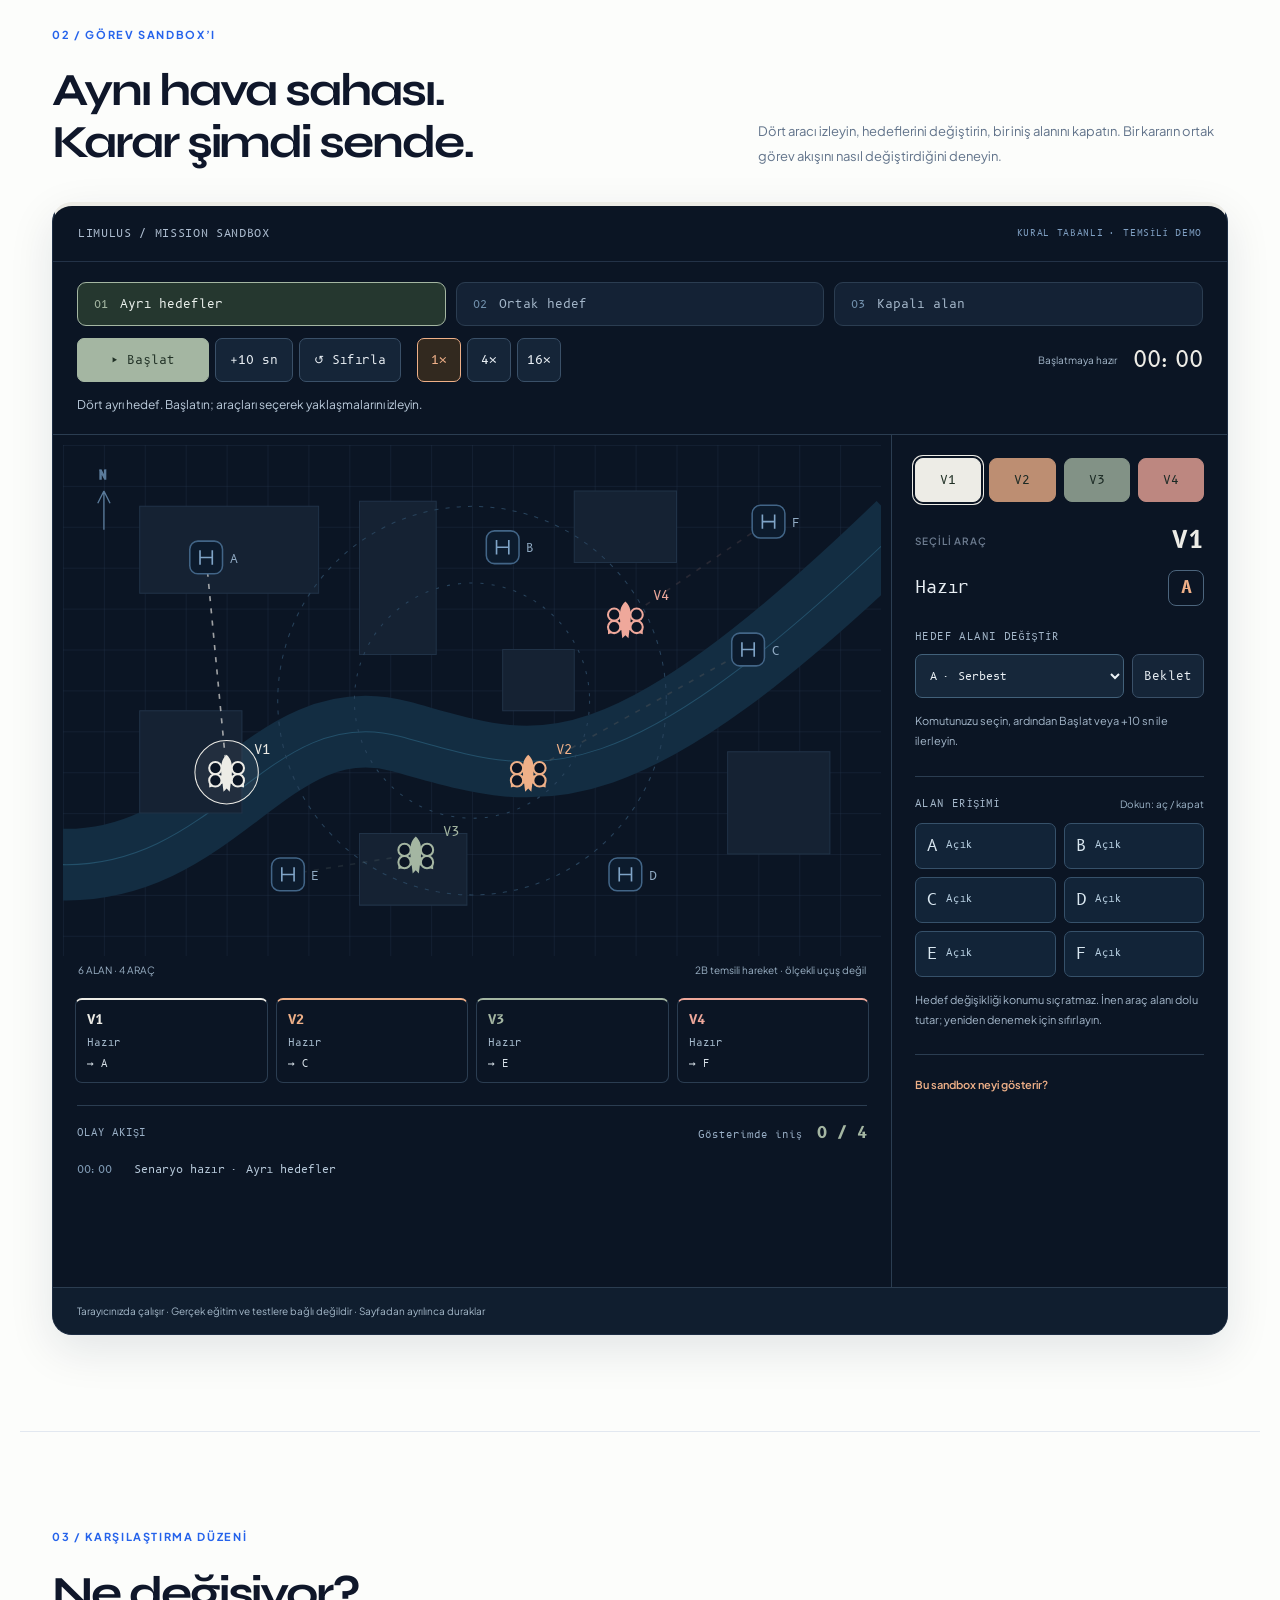
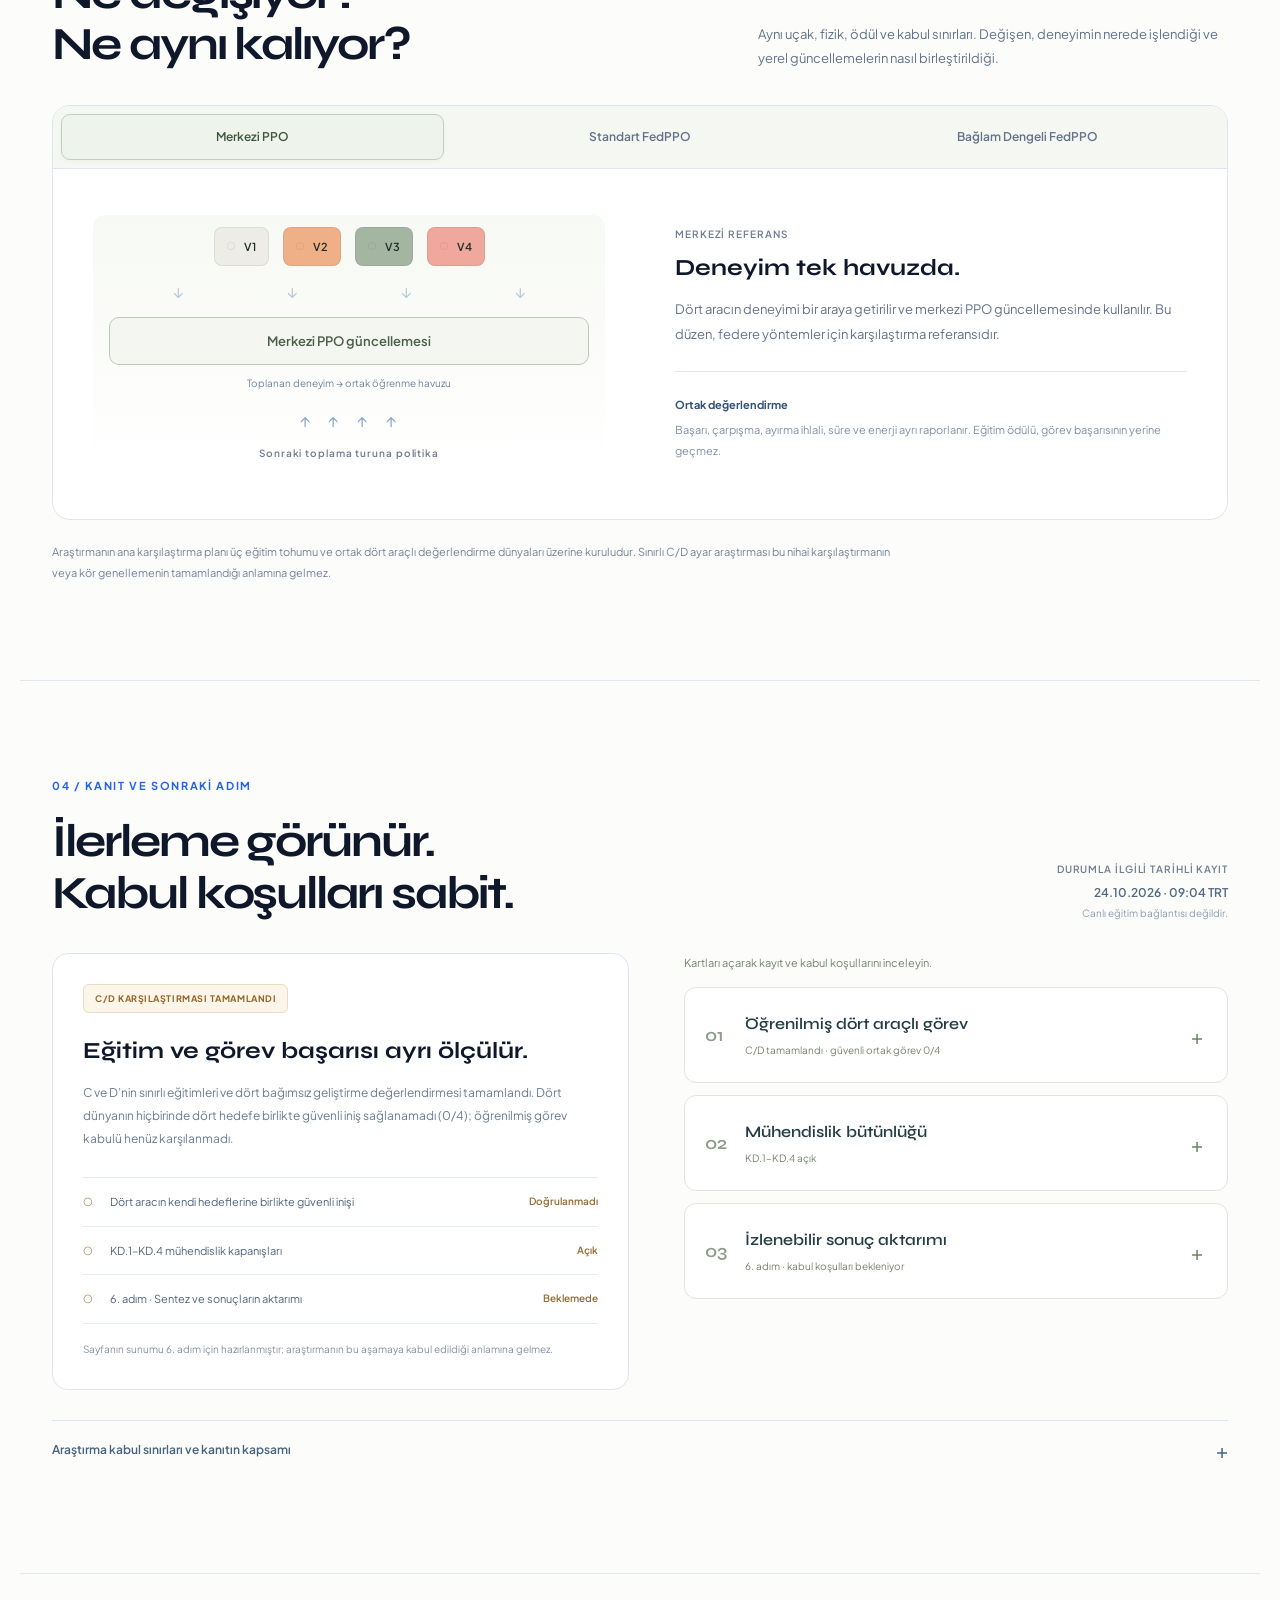
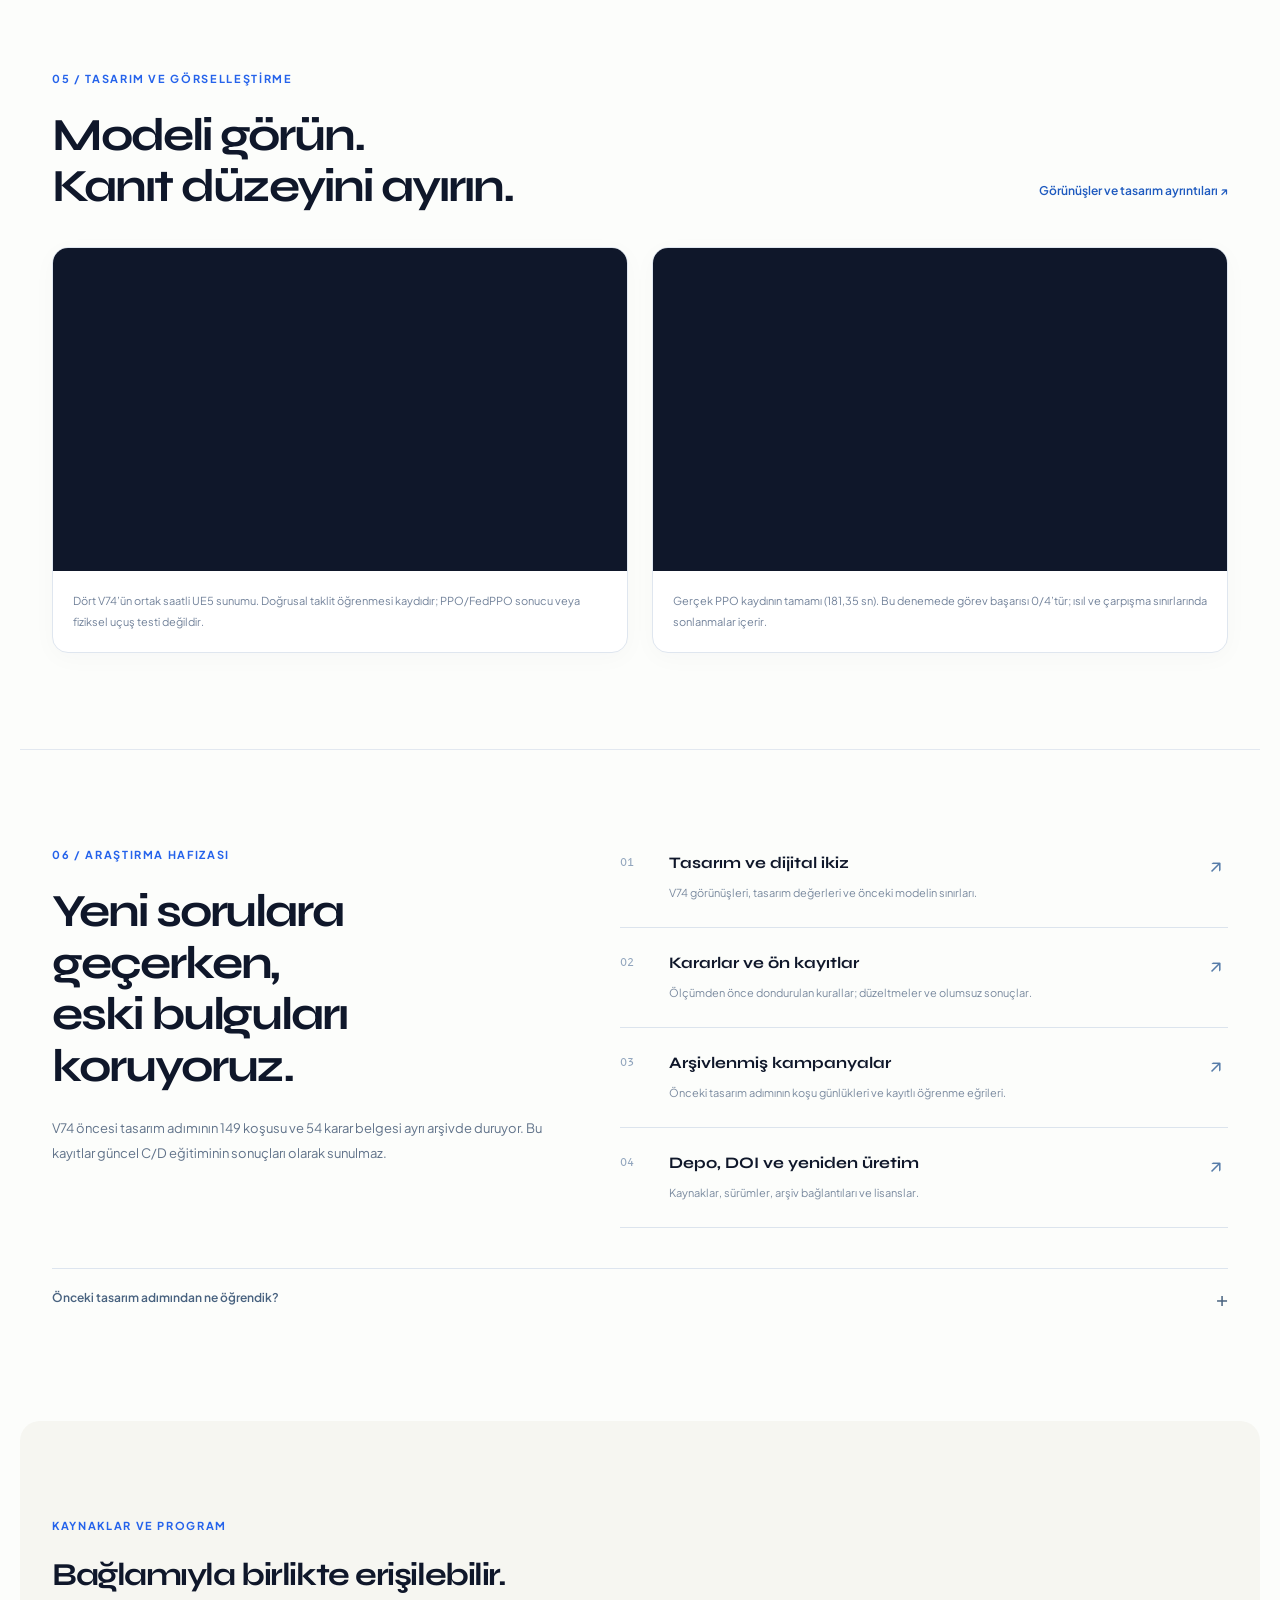
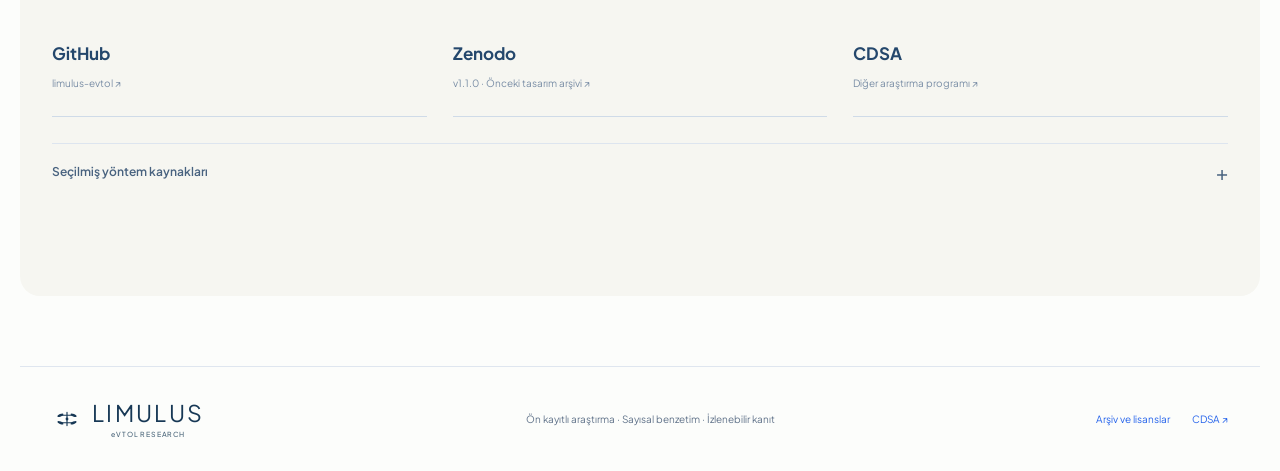
==== commit 4fe3972a: "Use original Limulus 15 frames for pearl and orange aircraft" ====
--- a/index.html
+++ b/index.html
@@ -19,13 +19,13 @@
 <link rel="preconnect" href="https://fonts.gstatic.com" crossorigin>
 <link href="https://fonts.googleapis.com/css2?family=Plus+Jakarta+Sans:wght@400;500;600;700;800&family=Syne:wght@500;600;700;800&family=B612+Mono:wght@400;700&display=swap" rel="stylesheet">
 <link rel="stylesheet" href="assets/limulus.css?v=20261024activenav1">
-<link rel="stylesheet" href="assets/home.css?v=20261024interactive23">
+<link rel="stylesheet" href="assets/home.css?v=20261024video15frames1">
 <script src="assets/limulus.js?v=20261024activenav1" defer>
 </script>
 <link rel="stylesheet" href="assets/mission.css?v=20261024demo1">
 <script src="assets/mission-engine.js?v=20261024demo1" defer></script>
 <script src="assets/mission-ui.js?v=20261024demo1" defer></script>
-<script src="assets/hero-gallery.js?v=20261024interactive23" defer></script>
+<script src="assets/hero-gallery.js?v=20261024video15frames1" defer></script>
 <script src="assets/home.js?v=20261024title2" defer>
 </script>
 </head>
@@ -84,9 +84,9 @@
 <div class="image-label">V74 <span>UNREAL ENGINE</span></div>
 <div class="hero-camera-switch" role="group" aria-label="Kamera seçimi / Camera selection"><button type="button" data-gallery-camera="external" aria-pressed="true" aria-controls="hero-ue5-image"><span data-tr="Dış kamera" data-en="External view">Dış kamera</span></button><button type="button" data-gallery-camera="pilot" aria-pressed="false" aria-controls="hero-ue5-image"><span data-tr="Pilot gözü" data-en="Pilot view">Pilot gözü</span></button></div>
 <div class="hero-image-stage">
-<img id="hero-ue5-image" src="assets/v74-ue5-inci-hud.jpg" width="640" height="360" alt="İnci beyazı V74 aracının kayıtlı UE5 heliport görünümü" fetchpriority="high">
-</div>
-<figcaption><span id="hero-frame-title" aria-live="polite">V1 · İnci beyazı</span><br><span id="hero-frame-note">Arşiv UE5 karesi · bilgi kutuları sunum katmanıdır.</span></figcaption>
+<img id="hero-ue5-image" src="assets/v74-ue5-inci-video15.jpg" width="1920" height="1080" alt="Limulus 15 kaydından inci beyazı V1 · özgün bilgi kutularıyla dış kamera" fetchpriority="high">
+</div>
+<figcaption><span id="hero-frame-title" aria-live="polite">V1 · İnci beyazı</span><br><span id="hero-frame-note">Limulus 15’ten kayıtlı kare · taklit öğrenmesi; PPO/FedPPO sonucu değildir.</span></figcaption>
 <ul class="fleet-palette" aria-label="V74 renk görünümü">
 <li style="--vehicle:var(--v1)"><button type="button" data-gallery-vehicle="V1" aria-pressed="true" aria-controls="hero-ue5-image"><strong>V1</strong><span data-tr="İnci beyazı" data-en="Pearl white">İnci beyazı</span></button></li>
 <li style="--vehicle:var(--v2)"><button type="button" data-gallery-vehicle="V2" aria-pressed="false" aria-controls="hero-ue5-image"><strong>V2</strong><span data-tr="Pastel turuncu" data-en="Pastel orange">Pastel turuncu</span></button></li>
--- a/assets/home.css
+++ b/assets/home.css
@@ -238,4 +238,4 @@
 .hero-camera-switch button { min-height:44px; padding:10px 14px; font:500 11px 'Plus Jakarta Sans',sans-serif; color:#50664d; background:#fcfdfb; border:1px solid #dce4d8; border-radius:8px; cursor:pointer; }
 .hero-camera-switch button[aria-pressed="true"] { color:white; background:#50664d; border-color:#50664d; }
 .hero-image-stage { position:relative; }
-.hero-image-stage #hero-ue5-image.pilot-sage { position:absolute; width:400%; height:400%; max-width:none; left:-295%; top:-53.333333%; object-fit:fill; }
+.hero-image-stage #hero-ue5-image.pilot-archive { position:absolute; width:400%; height:400%; max-width:none; left:-295%; top:-53.333333%; object-fit:fill; }
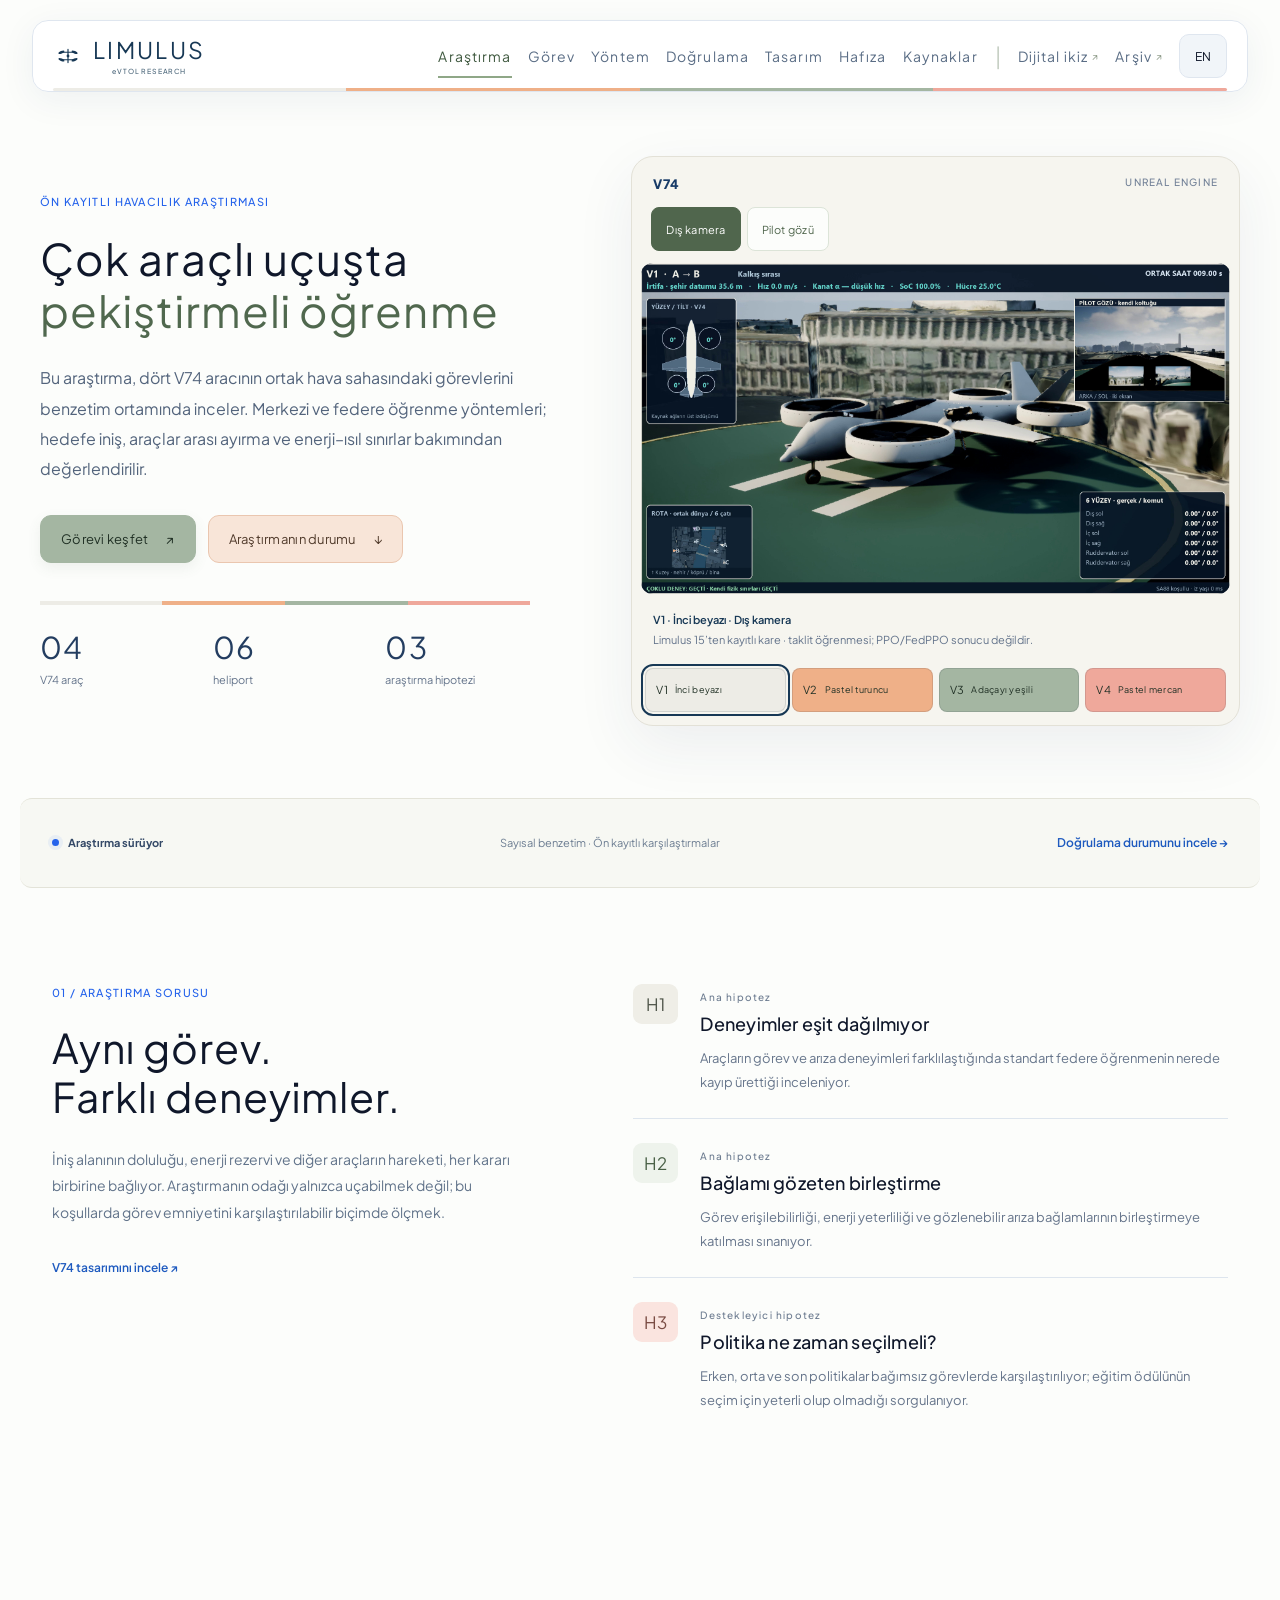
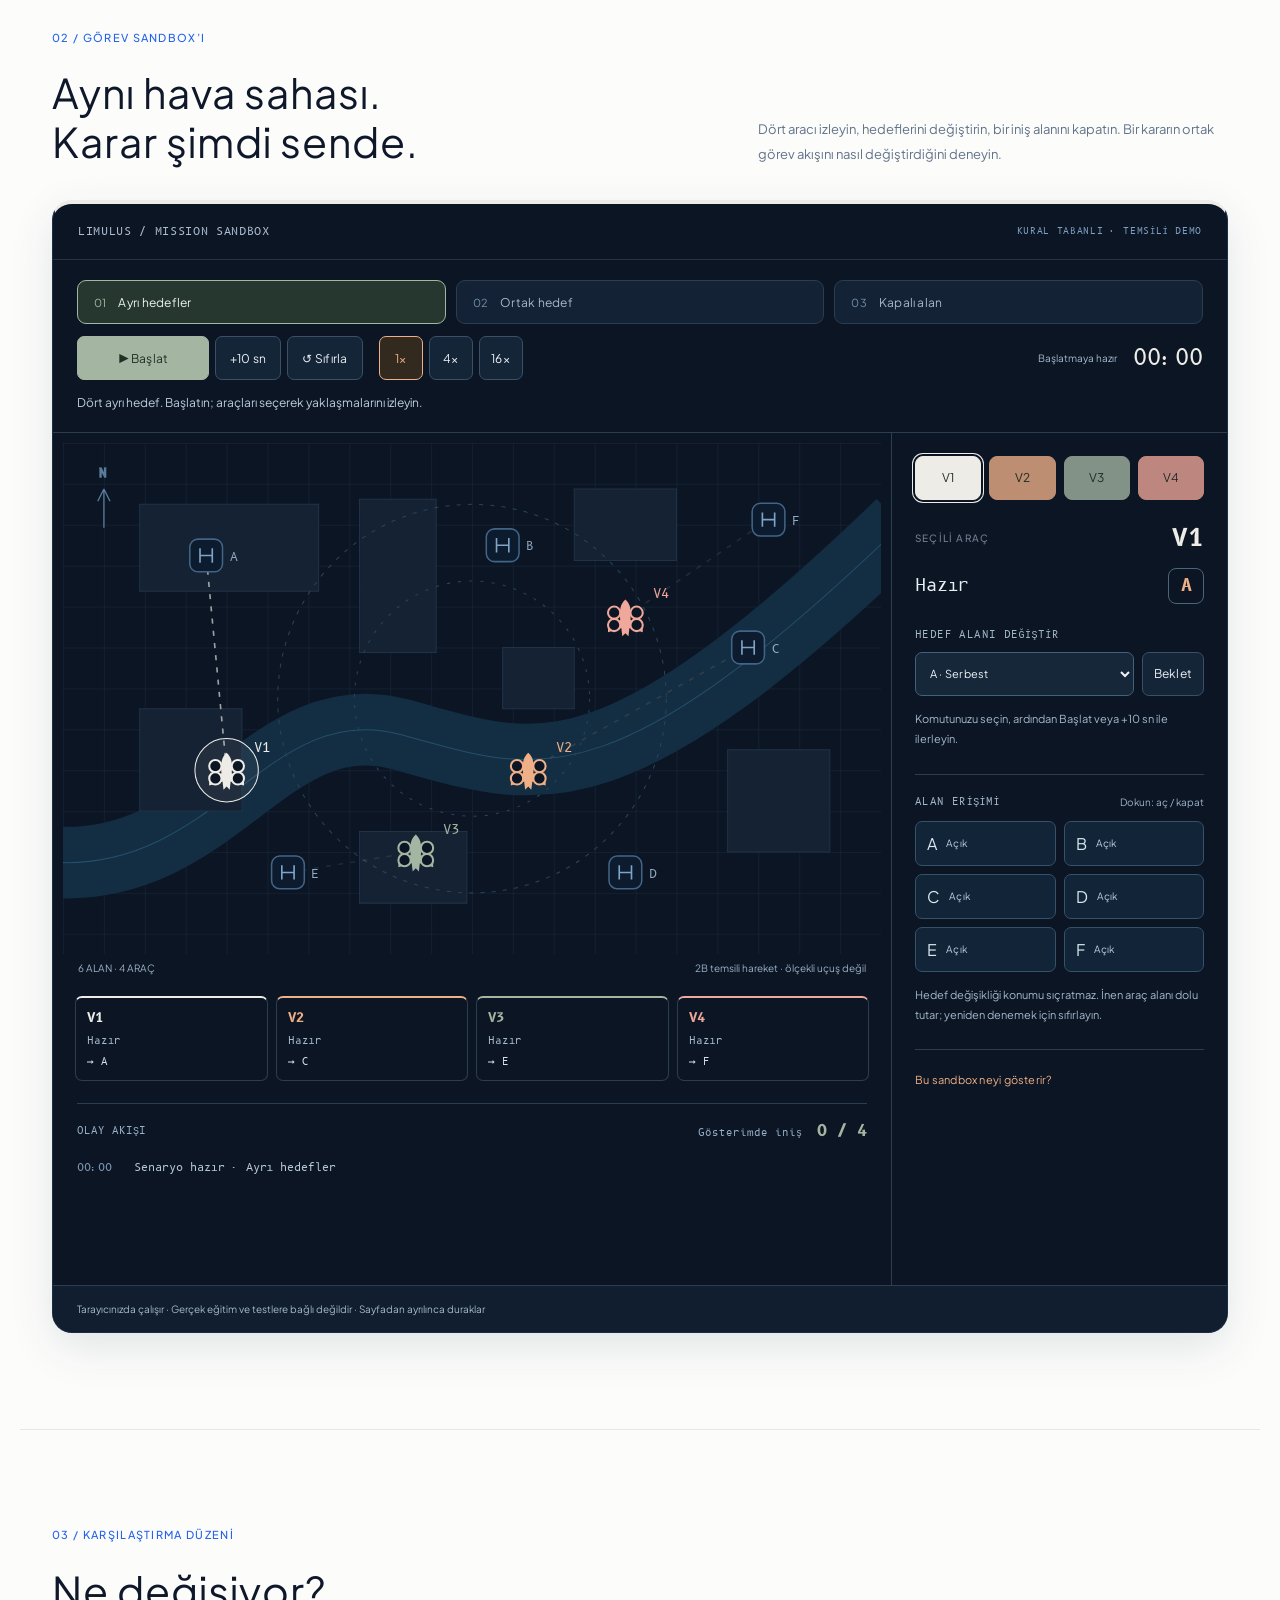
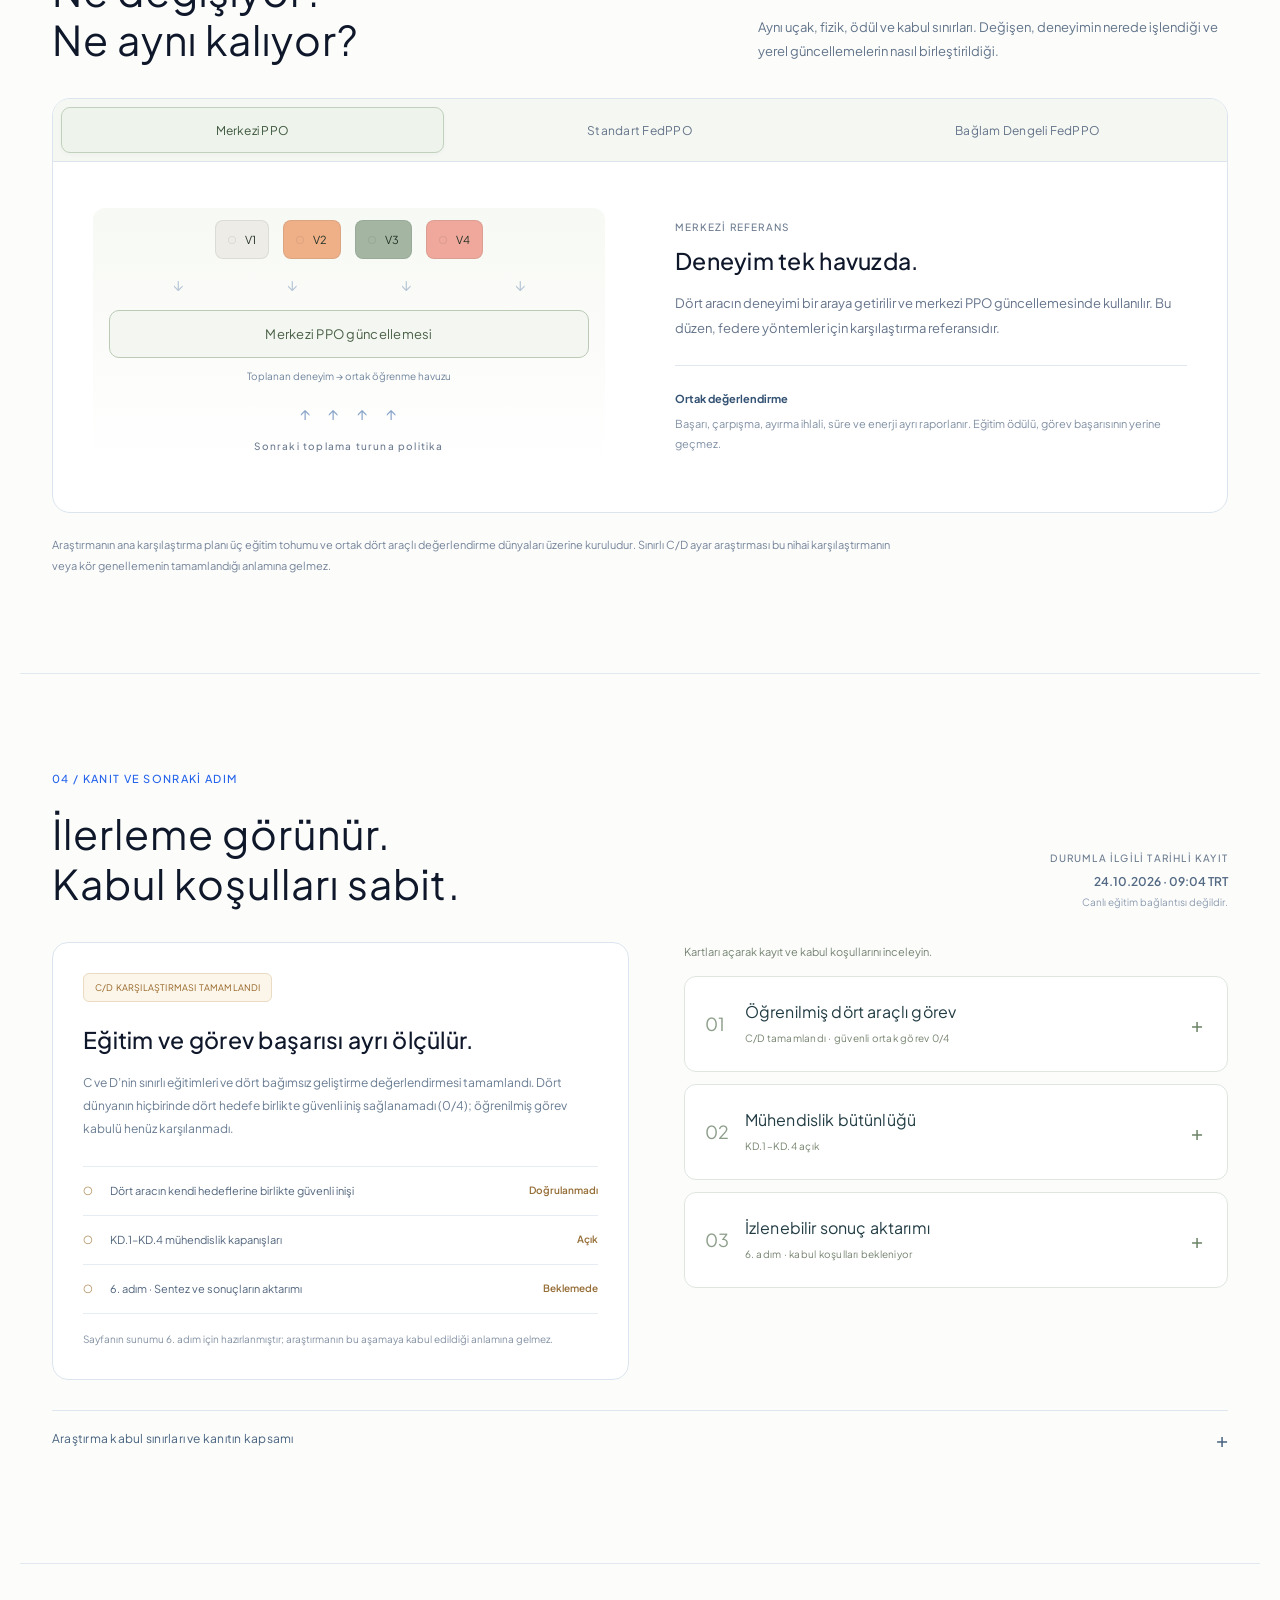
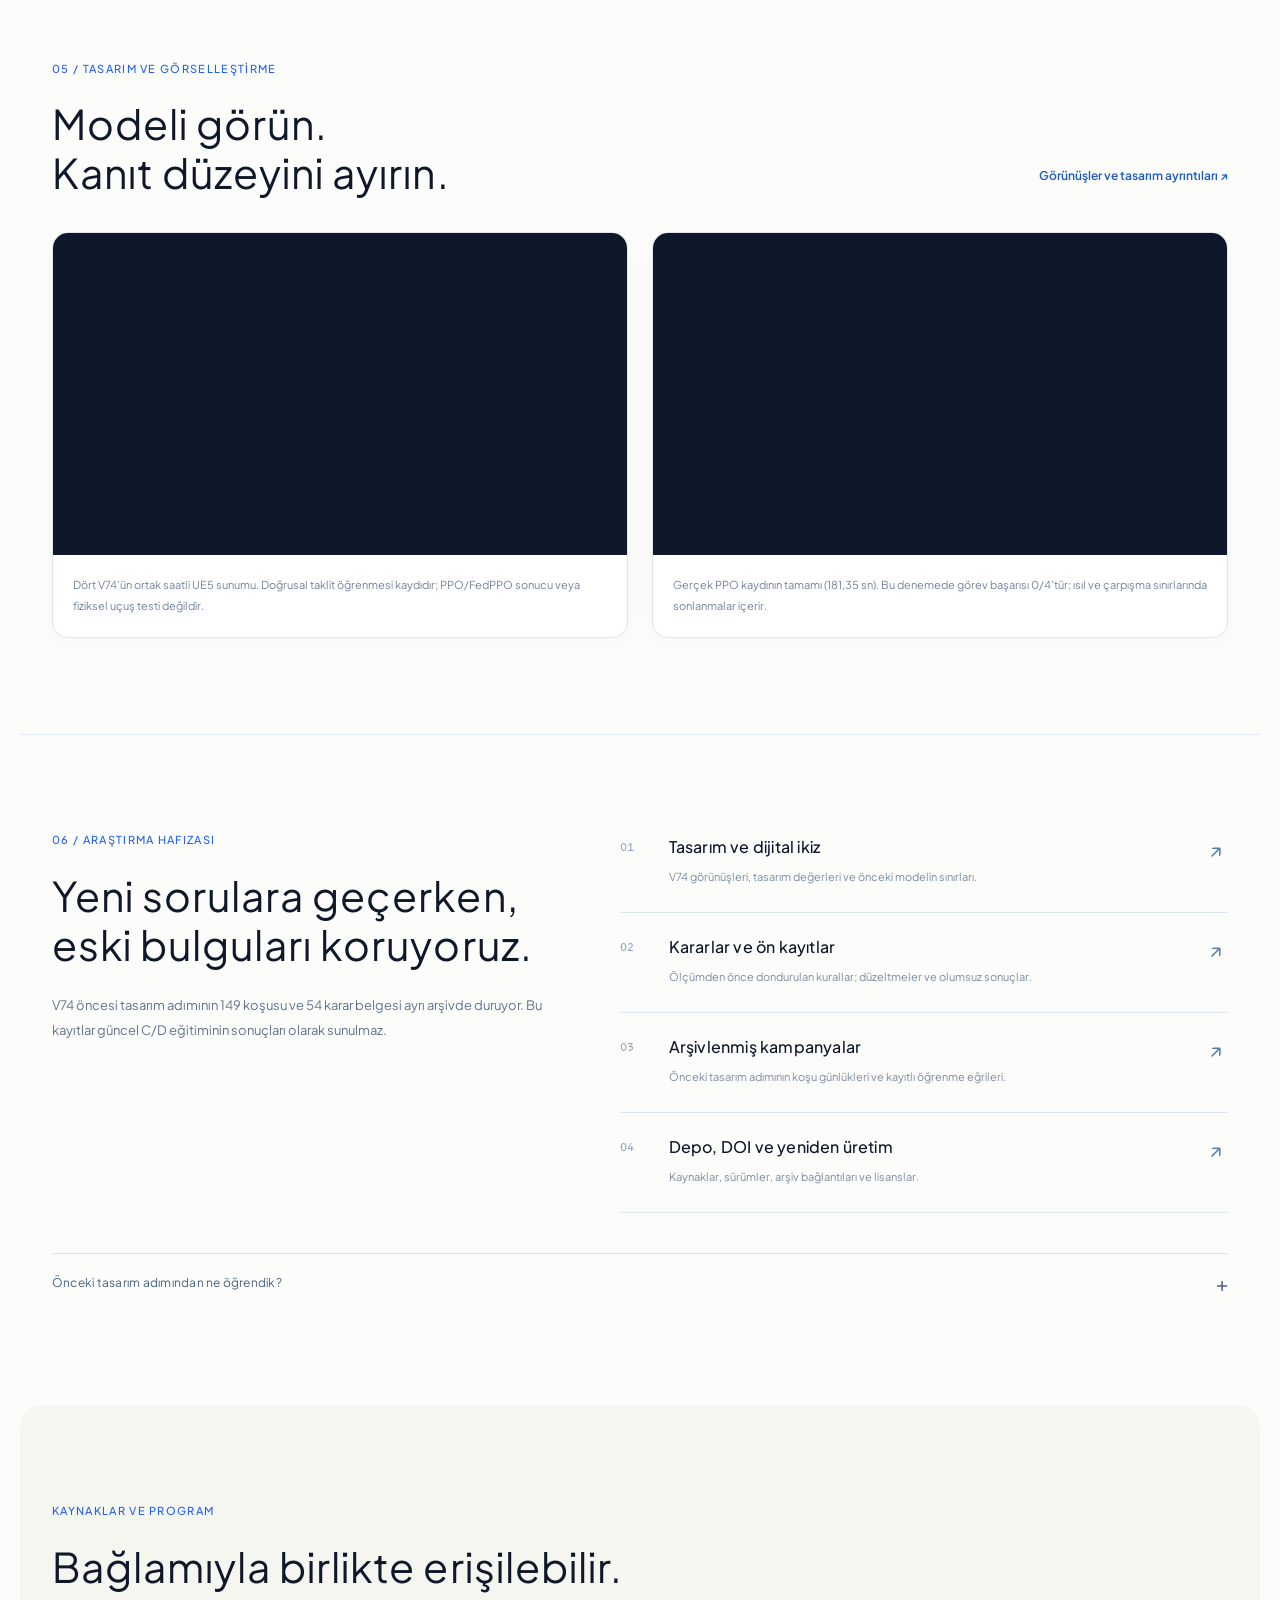
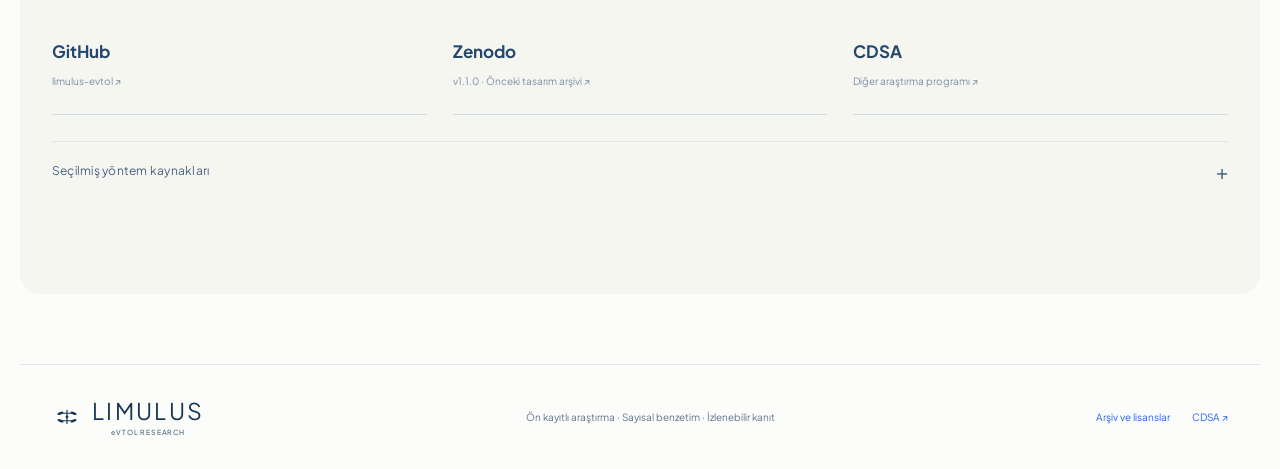
==== commit e45b9253: "Apply approved lightweight 69B typography to headings and all action boxes" ====
--- a/index.html
+++ b/index.html
@@ -28,6 +28,7 @@
 <script src="assets/hero-gallery.js?v=20261024video15frames1" defer></script>
 <script src="assets/home.js?v=20261024title2" defer>
 </script>
+<link rel="stylesheet" href="assets/typography.css?v=20261025type69b1">
 </head>
 <body class="home" data-kok="">
 <a class="skip-link" data-tr="İçeriğe geç" data-en="Skip to content" href="#content">İçeriğe geç</a>
@@ -109,7 +110,7 @@
 <p class="eyebrow" data-tr="01 / ARAŞTIRMA SORUSU" data-en="01 / RESEARCH QUESTION" >01 / ARAŞTIRMA SORUSU</p>
 <h2 class="" data-tr="Aynı görev.&lt;br&gt;Farklı deneyimler." data-en="The same mission.&lt;br&gt;Different experiences." >Aynı görev.<br>Farklı deneyimler.</h2>
 <p class="lead" data-tr="İniş alanının doluluğu, enerji rezervi ve diğer araçların hareketi, her kararı birbirine bağlıyor. Araştırmanın odağı yalnızca uçabilmek değil; bu koşullarda görev emniyetini karşılaştırılabilir biçimde ölçmek." data-en="Landing-site occupancy, energy reserve and other aircraft movements connect every decision. The research concerns both flight and a comparable measurement of mission safety under these conditions." >İniş alanının doluluğu, enerji rezervi ve diğer araçların hareketi, her kararı birbirine bağlıyor. Araştırmanın odağı yalnızca uçabilmek değil; bu koşullarda görev emniyetini karşılaştırılabilir biçimde ölçmek.</p>
-<a class="text-link" data-tr="V74 tasarımını incele ↗" data-en="Explore the V74 design ↗" href="ikiz/#v74">V74 tasarımını incele ↗</a>
+<a class="text-link" data-tr="V74 tasarımını incele ↗" data-en="Explore the V74 design ↗" href="ikiz/#v74" target="_blank" rel="noopener">V74 tasarımını incele ↗</a>
 </div>
 <div class="hypotheses">
 <article class="hypothesis">
@@ -362,7 +363,7 @@
 <p class="eyebrow" data-tr="05 / TASARIM VE GÖRSELLEŞTİRME" data-en="05 / DESIGN AND VISUALISATION" >05 / TASARIM VE GÖRSELLEŞTİRME</p>
 <h2 class="" data-tr="Modeli görün.&lt;br&gt;Kanıt düzeyini ayırın." data-en="See the model.&lt;br&gt;Distinguish the evidence." >Modeli görün.<br>Kanıt düzeyini ayırın.</h2>
 </div>
-<a class="text-link" data-tr="Görünüşler ve tasarım ayrıntıları ↗" data-en="Views and design details ↗" href="ikiz/#v74">Görünüşler ve tasarım ayrıntıları ↗</a>
+<a class="text-link" data-tr="Görünüşler ve tasarım ayrıntıları ↗" data-en="Views and design details ↗" href="ikiz/#v74" target="_blank" rel="noopener">Görünüşler ve tasarım ayrıntıları ↗</a>
 </div>
 <div class="video-grid">
 <figure class="video"><div class="video-cerceve"><iframe src="https://www.youtube-nocookie.com/embed/VywWKcl-vSo?rel=0" title="V74 · Ortak saatli taklit öğrenmesi sunumu" data-video-title-tr="V74 · Ortak saatli taklit öğrenmesi sunumu" data-video-title-en="V74 · Shared-clock imitation-learning presentation" loading="lazy" allow="encrypted-media; picture-in-picture; fullscreen" referrerpolicy="strict-origin-when-cross-origin" allowfullscreen></iframe></div><figcaption><span data-tr="Dört V74’ün ortak saatli UE5 sunumu. Doğrusal taklit öğrenmesi kaydıdır; PPO/FedPPO sonucu veya fiziksel uçuş testi değildir." data-en="UE5 presentation of four V74 aircraft on a shared clock. This is a linear imitation-learning recording, not a PPO/FedPPO result or a physical flight test.">Dört V74’ün ortak saatli UE5 sunumu. Doğrusal taklit öğrenmesi kaydıdır; PPO/FedPPO sonucu veya fiziksel uçuş testi değildir.</span></figcaption></figure>
@@ -451,10 +452,10 @@
 <a href="./" class="footer-brand"><img src="assets/limulus-symbol.svg?v=20261024symbol02" alt="" width="30" height="30"><span class="brand-word"><span class="brand-name">LIMULUS</span><small>eVTOL RESEARCH</small></span></a>
 <p class="" data-tr="Ön kayıtlı araştırma · Sayısal benzetim · İzlenebilir kanıt" data-en="Preregistered research · Numerical simulation · Traceable evidence" >Ön kayıtlı araştırma · Sayısal benzetim · İzlenebilir kanıt</p>
 <div>
-<a href="arsiv/">
+<a href="arsiv/" target="_blank" rel="noopener">
 <span class="" data-tr="Arşiv ve lisanslar" data-en="Archive and licences" >Arşiv ve lisanslar</span>
 </a>
-<a href="https://cdsa.app/">CDSA ↗</a>
+<a href="https://cdsa.app/" target="_blank" rel="noopener">CDSA ↗</a>
 </div>
 </footer>
 </body>
--- a/assets/typography.css
+++ b/assets/typography.css
@@ -0,0 +1,44 @@
+/* Approved 69B typography: lightweight headings, navigation and action buttons. */
+body { font-family:'Plus Jakarta Sans',sans-serif; font-weight:400; }
+h1,h2,h3,.home h2,.intro h1,.page-head h1 {
+  font-family:'Plus Jakarta Sans',sans-serif;
+  font-weight:400;
+  letter-spacing:.025em;
+  line-height:1.2;
+}
+h3,.home h3 { font-weight:500; letter-spacing:.012em; line-height:1.4; }
+.intro h1 { font-size:clamp(32px,3.4vw,49px); }
+.home h2 { font-size:clamp(28px,3.2vw,42px); }
+.intro-facts dt,.chip .v,.h-code,.section-num,.evidence-number {
+  font-family:'Plus Jakarta Sans',sans-serif; font-weight:400; letter-spacing:.04em;
+}
+.evidence-heading strong { font-family:'Plus Jakarta Sans',sans-serif; font-weight:500; letter-spacing:.01em; }
+.eyebrow,.section-label,.small-label { font-weight:500; letter-spacing:.12em; }
+/* Keep every action box, selector and disclosure in the same light type style. */
+button,input,select,summary,[role="tab"],.button,.filter-btn,.kopyala,.sayfa-ic,
+.learning-node,.client-row span,.status-pill {
+  font-family:'Plus Jakarta Sans',sans-serif!important;
+  font-weight:400!important;
+  letter-spacing:.02em;
+}
+button strong,button b,button span,.button strong,.button b,.button span,
+summary strong,summary b,summary span {
+  font-family:inherit!important;
+  font-weight:400!important;
+}
+.kar-no,.gate-row > span,.limit-list strong {
+  font-family:'Plus Jakarta Sans',sans-serif;
+  font-weight:400;
+}
+.nav-links a { font-family:'Plus Jakarta Sans',sans-serif; font-size:14px; font-weight:400; letter-spacing:.08em; }
+.nav-links a[aria-current] { font-weight:400; }
+@media(max-width:600px) {
+  h1,h2,.home h2,.intro h1,.page-head h1 { letter-spacing:.005em; line-height:1.25; }
+  h3,.home h3 { letter-spacing:0; }
+  .intro h1 { font-size:clamp(28px,7.6vw,34px); }
+  .home h2 { font-size:clamp(26px,7vw,32px); }
+  .intro-lead { font-size:15px; line-height:1.85; }
+  .section-intro .lead,.hypothesis p,.method-copy > p:not(.small-label) { font-size:14px; line-height:1.85; }
+  .nav-links a { font-weight:400; letter-spacing:.04em; }
+  .button { letter-spacing:.01em; }
+}
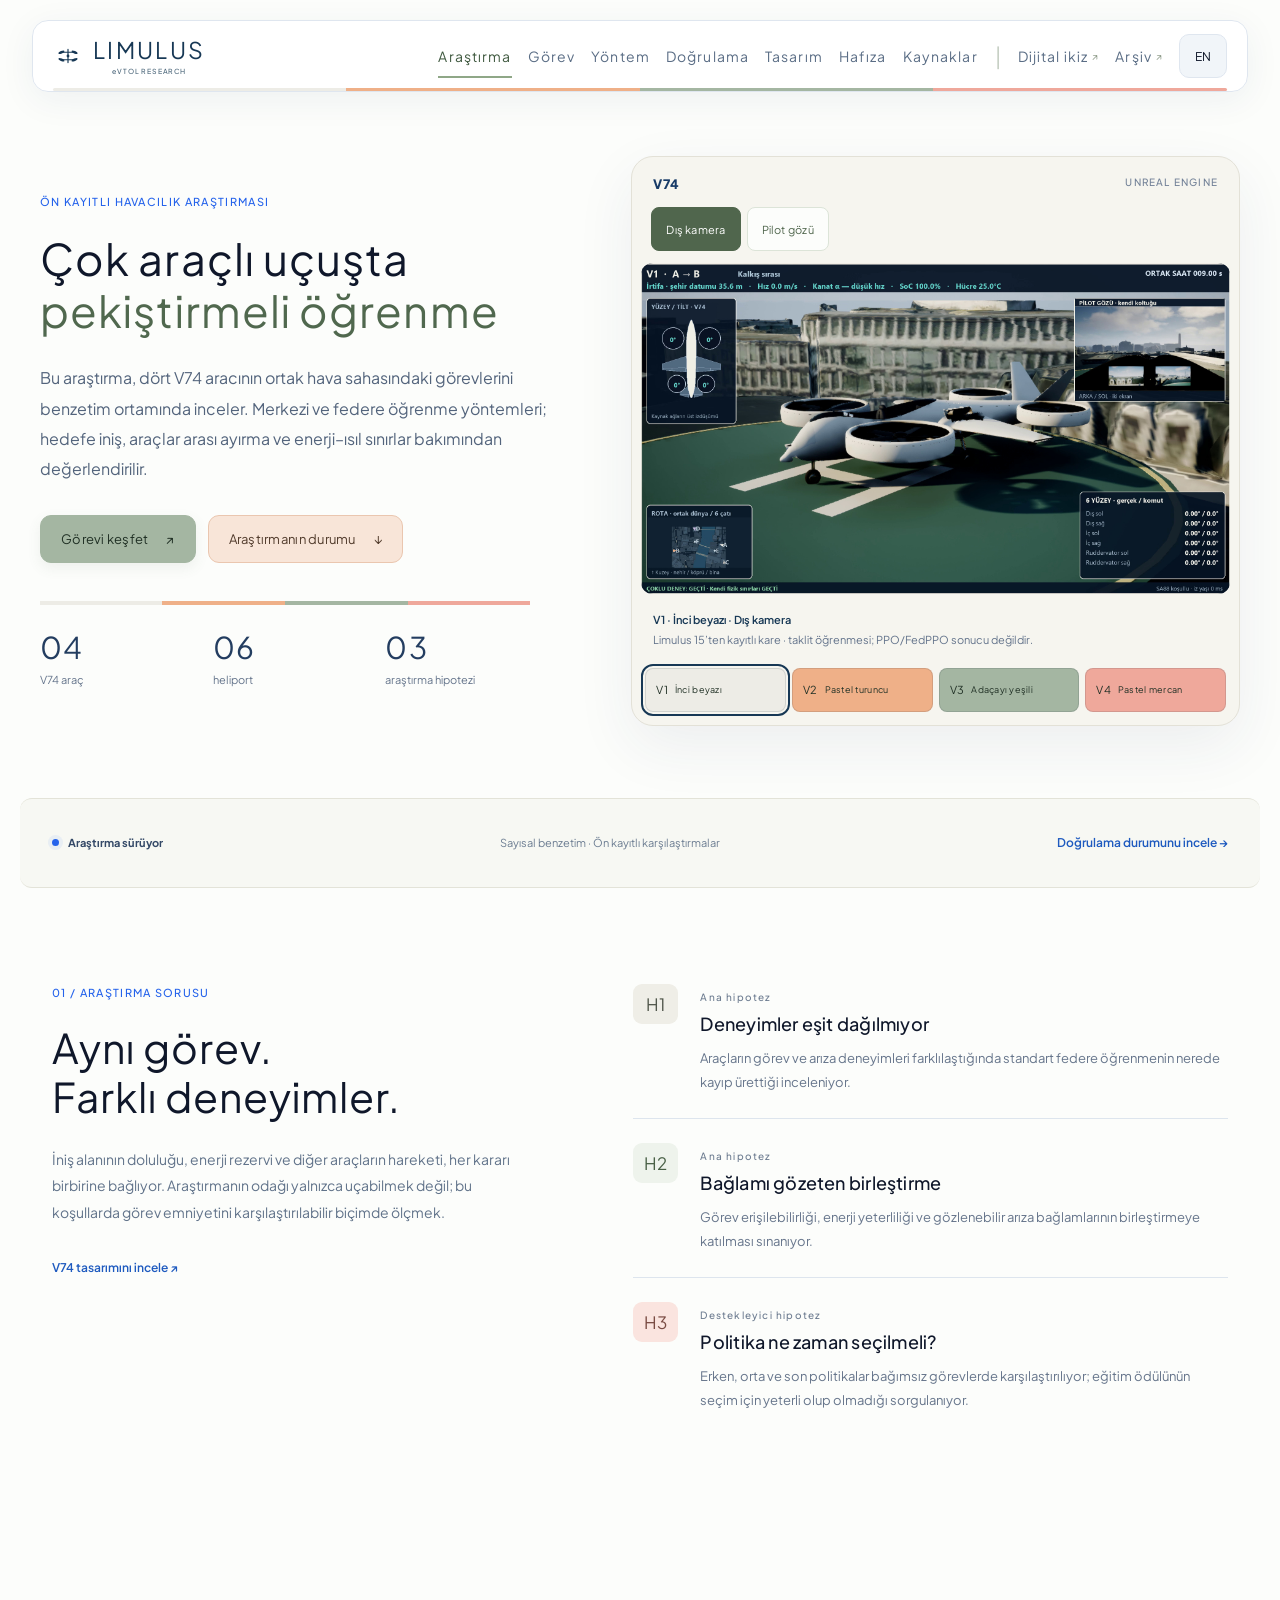
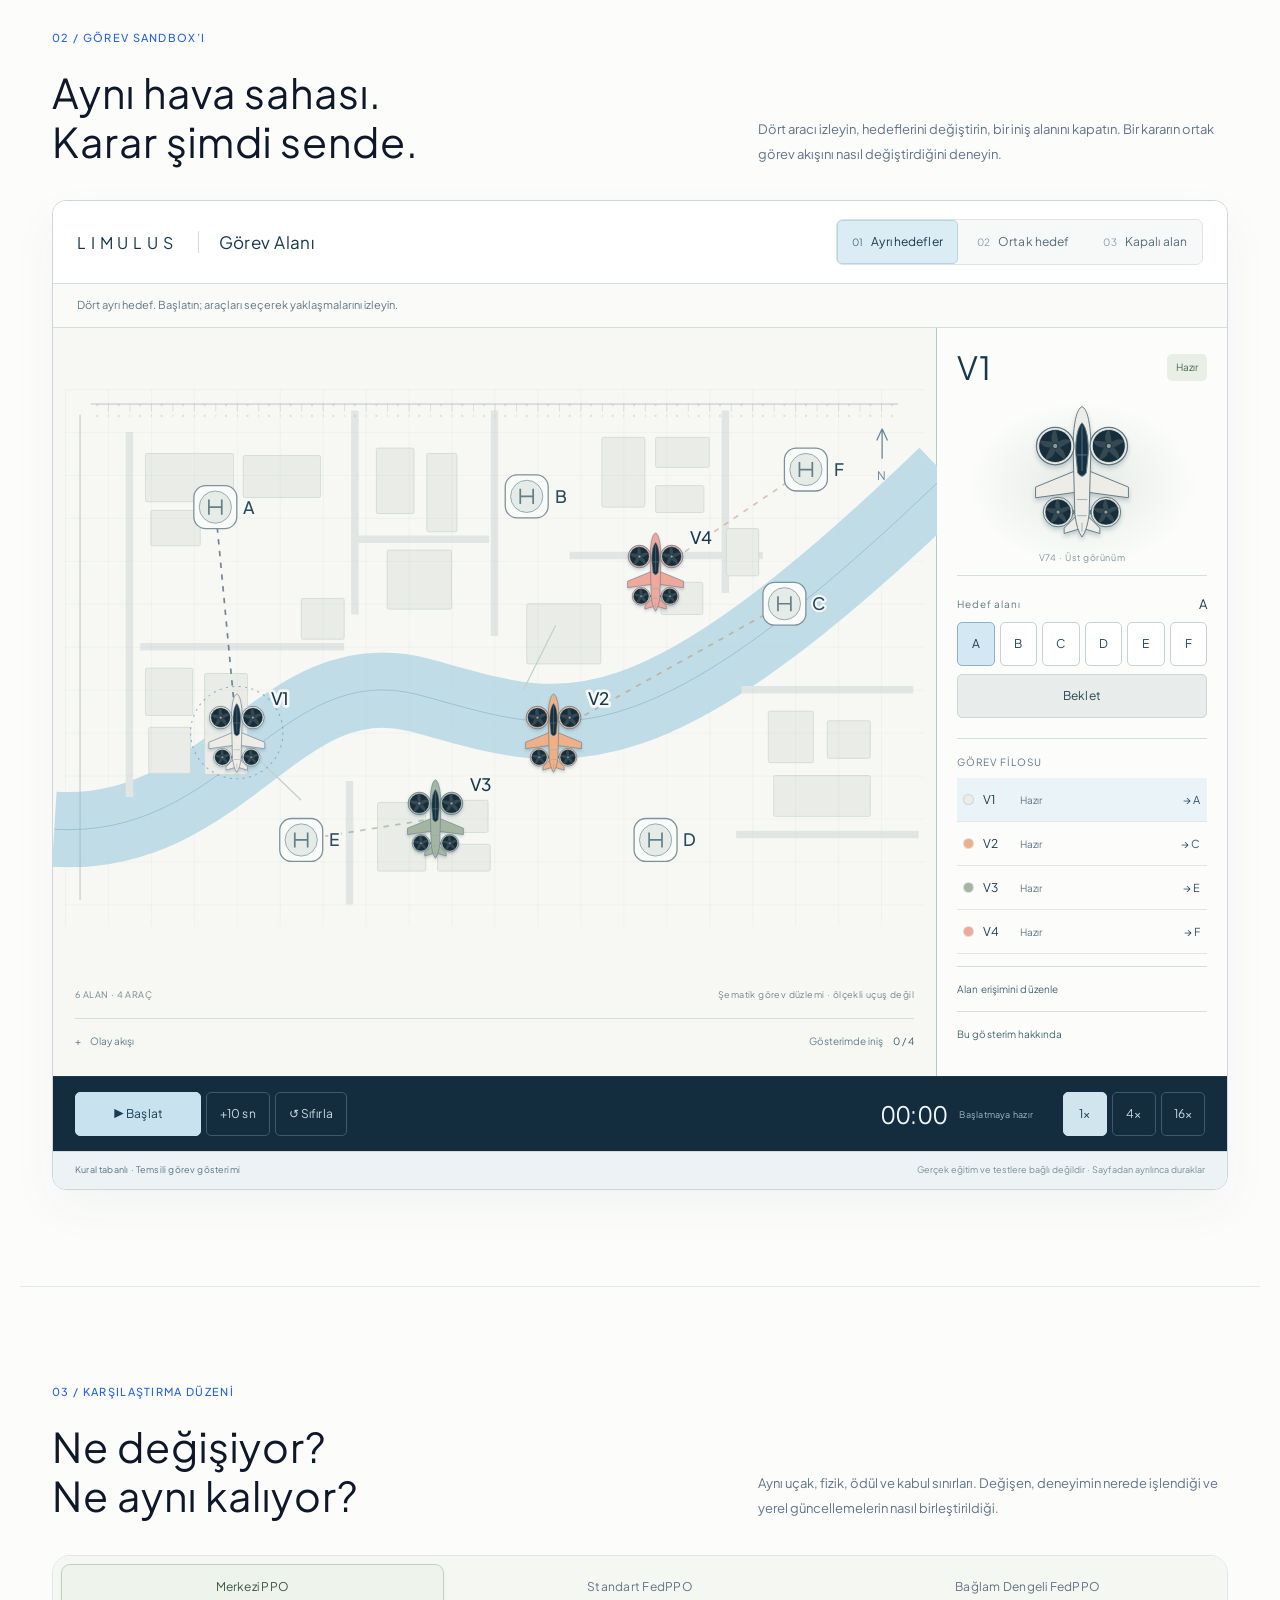
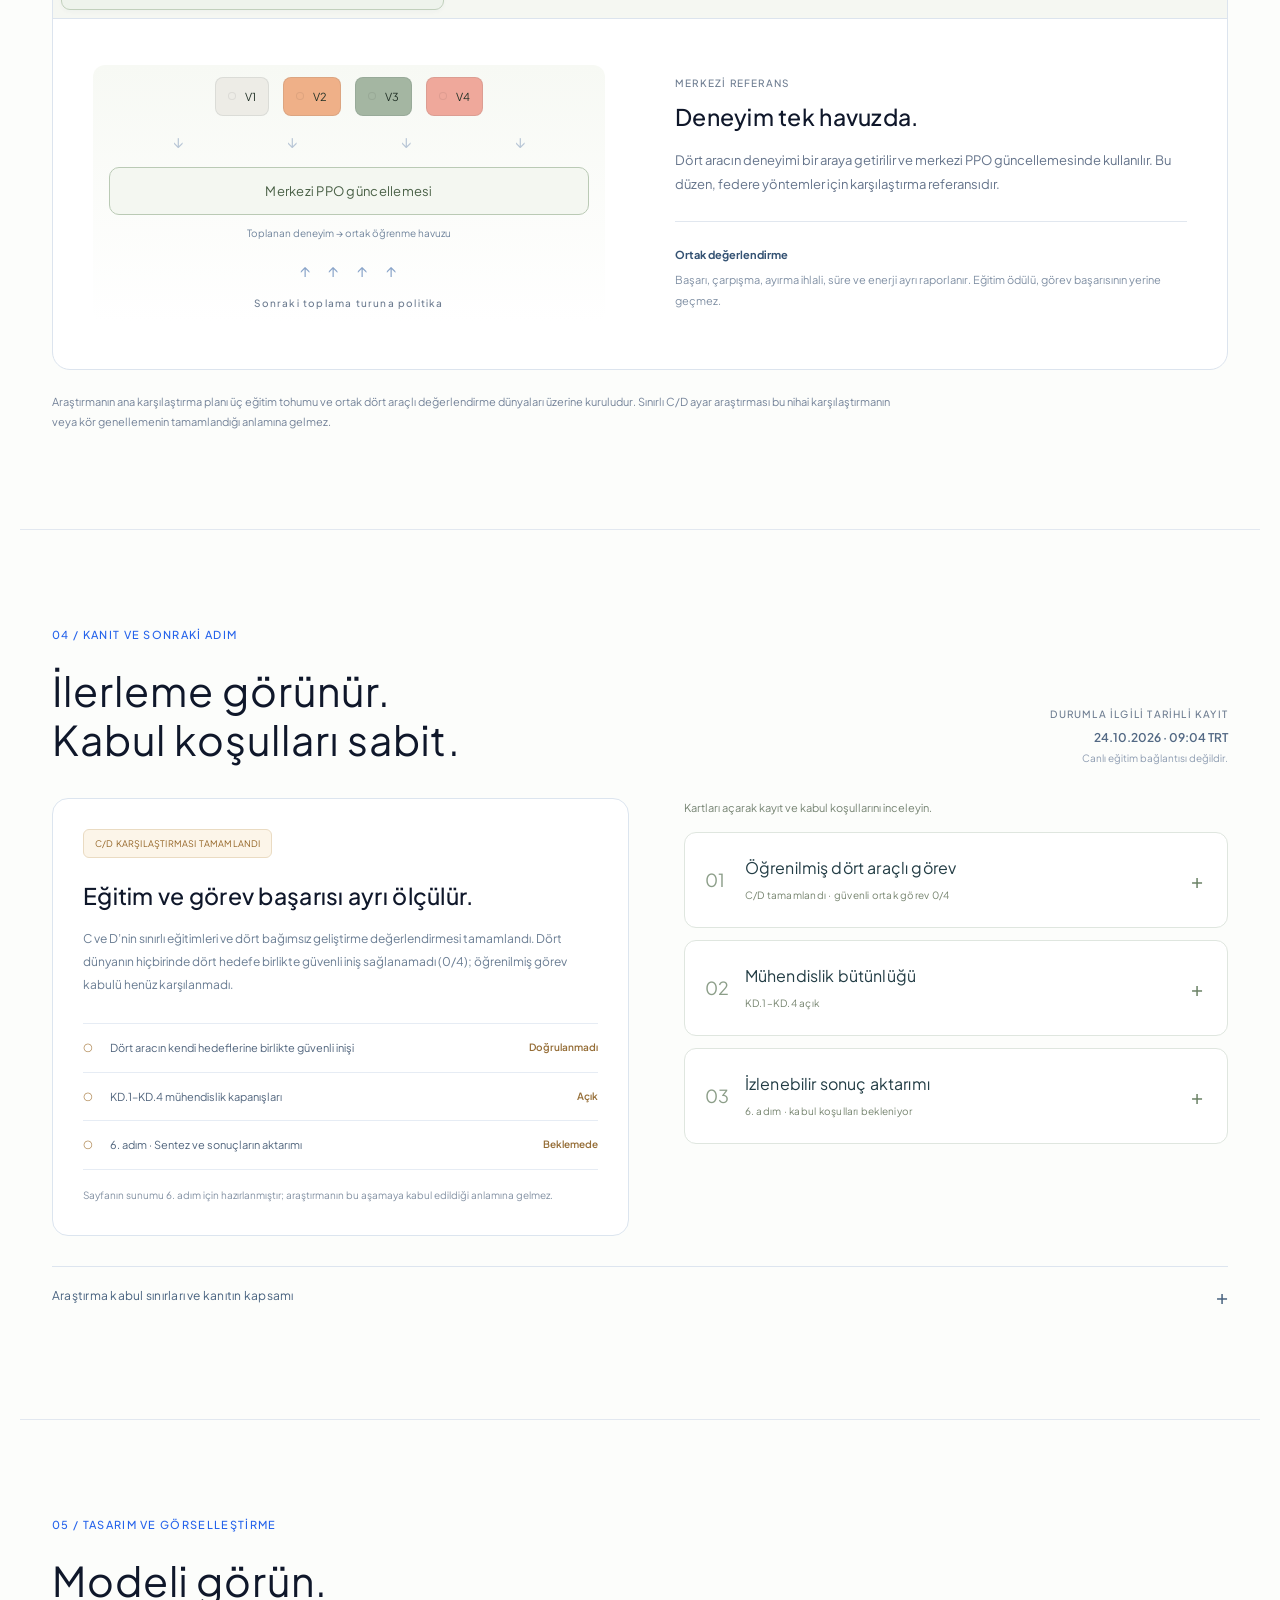
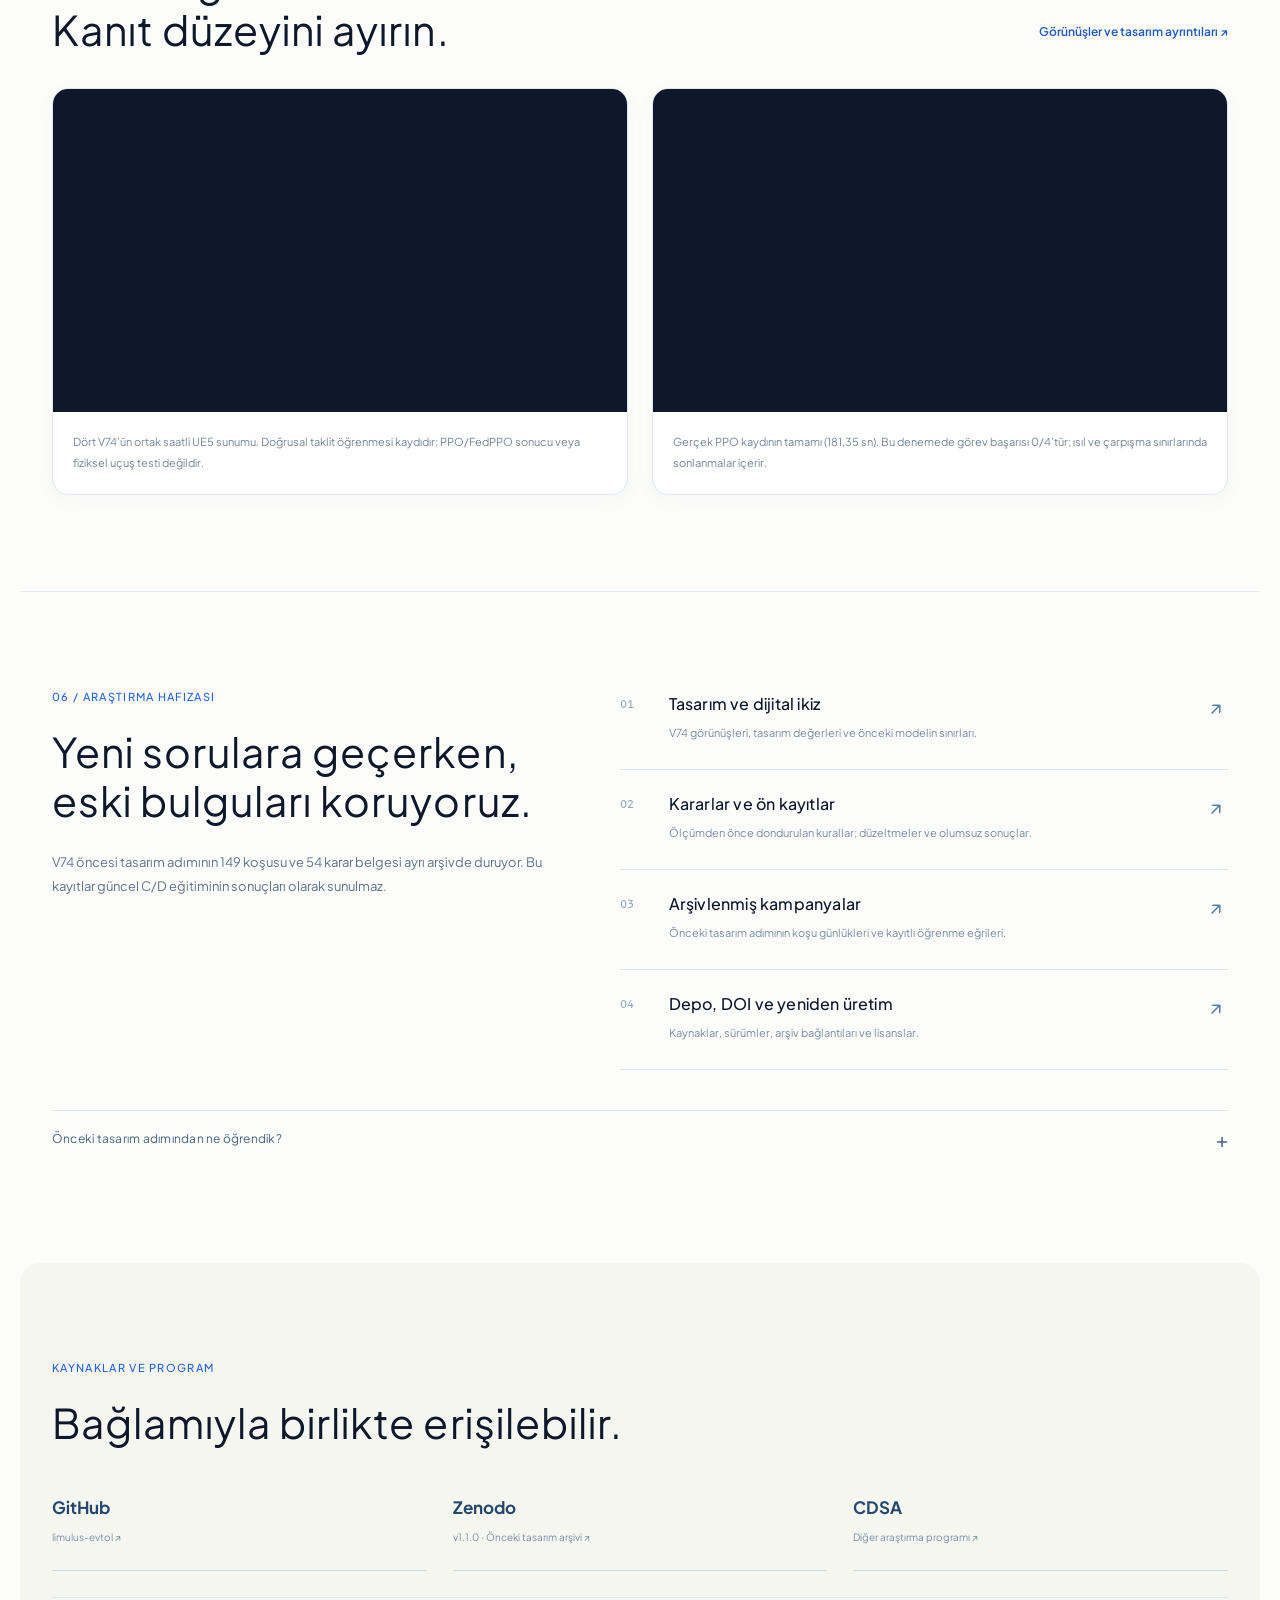
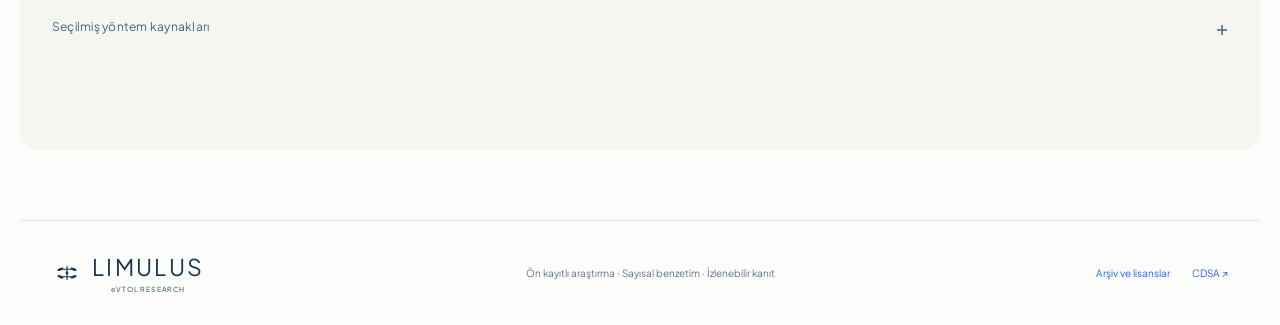
==== commit 2384d907: "Redesign mission sandbox as approved V74 Technical Atlas" ====
--- a/index.html
+++ b/index.html
@@ -22,9 +22,9 @@
 <link rel="stylesheet" href="assets/home.css?v=20261024video15frames1">
 <script src="assets/limulus.js?v=20261024activenav1" defer>
 </script>
-<link rel="stylesheet" href="assets/mission.css?v=20261024demo1">
+<link rel="stylesheet" href="assets/mission.css?v=20261025atlas1">
 <script src="assets/mission-engine.js?v=20261024demo1" defer></script>
-<script src="assets/mission-ui.js?v=20261024demo1" defer></script>
+<script src="assets/mission-ui.js?v=20261025atlas1" defer></script>
 <script src="assets/hero-gallery.js?v=20261024video15frames1" defer></script>
 <script src="assets/home.js?v=20261024title2" defer>
 </script>
@@ -145,62 +145,45 @@
 <h2 data-tr="Aynı hava sahası.&lt;br&gt;Karar şimdi sende." data-en="One airspace.&lt;br&gt;Your next decision.">Aynı hava sahası.<br>Karar şimdi sende.</h2>
 </div><p class="lead" data-tr="Dört aracı izleyin, hedeflerini değiştirin, bir iniş alanını kapatın. Bir kararın ortak görev akışını nasıl değiştirdiğini deneyin." data-en="Follow four aircraft, change their targets and close a landing site. Explore how one decision changes the shared mission flow.">Dört aracı izleyin, hedeflerini değiştirin, bir iniş alanını kapatın. Bir kararın ortak görev akışını nasıl değiştirdiğini deneyin.</p></div>
 <div class="mission-console" id="mission-demo">
-<div class="console-head"><span>LIMULUS / MISSION SANDBOX</span><span class="console-tag" data-tr="KURAL TABANLI · TEMSİLİ DEMO" data-en="RULE-BASED · ILLUSTRATIVE DEMO">KURAL TABANLI · TEMSİLİ DEMO</span></div>
-<div class="demo-presets" role="group" aria-label="Senaryo / Scenario">
-<button type="button" data-preset="normal" aria-pressed="true"><span>01</span><b data-tr="Ayrı hedefler" data-en="Separate targets">Ayrı hedefler</b></button>
-<button type="button" data-preset="shared" aria-pressed="false"><span>02</span><b data-tr="Ortak hedef" data-en="Shared target">Ortak hedef</b></button>
-<button type="button" data-preset="closed" aria-pressed="false"><span>03</span><b data-tr="Kapalı alan" data-en="Closed site">Kapalı alan</b></button>
-</div>
-<div class="demo-toolbar">
-<div class="demo-transport"><button type="button" id="demo-play" aria-pressed="false">▶ Başlat</button><button type="button" id="demo-step" data-tr="+10 sn" data-en="+10 s">+10 sn</button><button type="button" id="demo-reset" data-tr="↺ Sıfırla" data-en="↺ Reset">↺ Sıfırla</button></div>
-<div class="demo-speed" role="group" aria-label="Hız / Speed"><button type="button" data-speed="1" aria-pressed="true">1×</button><button type="button" data-speed="4" aria-pressed="false">4×</button><button type="button" data-speed="16" aria-pressed="false">16×</button></div>
-<div class="demo-time"><span id="demo-run-state"></span><b id="demo-clock">00:00</b></div>
-</div>
+<div class="console-head"><div class="atlas-title"><span class="atlas-wordmark">LIMULUS</span><span data-tr="Görev Alanı" data-en="Mission Workspace">Görev Alanı</span></div><div class="demo-presets" role="group" aria-label="Senaryo / Scenario">
+<button type="button" data-preset="normal" aria-pressed="true"><span aria-hidden="true">01</span><b data-tr="Ayrı hedefler" data-en="Separate targets">Ayrı hedefler</b></button>
+<button type="button" data-preset="shared" aria-pressed="false"><span aria-hidden="true">02</span><b data-tr="Ortak hedef" data-en="Shared target">Ortak hedef</b></button>
+<button type="button" data-preset="closed" aria-pressed="false"><span aria-hidden="true">03</span><b data-tr="Kapalı alan" data-en="Closed site">Kapalı alan</b></button></div></div>
 <p id="demo-scenario-copy" class="demo-scenario-copy"></p>
-<div class="mission-layout"><div class="demo-map-column"><div class="airspace">
-<svg viewBox="0 0 800 500" role="img" aria-labelledby="airspace-title airspace-desc">
-<title id="airspace-title">Dört araç ve altı heliport</title>
-<desc id="airspace-desc">Tarayıcıda çalışan temsili 2B görev gösterimi. Gerçek uçuş, fizik veya PPO verisi içermez.</desc>
-<defs>
-<pattern id="map-grid" width="40" height="40" patternUnits="userSpaceOnUse">
-<path d="M40 0H0V40" fill="none" stroke="#203247" stroke-width=".7"/>
-</pattern>
-<g id="v74-symbol">
-<path d="M0 -17C-5 -13-6 -6-5 3L-17 11V15L-4 11L-3 19L0 16L3 19L4 11L17 15V11L5 3C6-6 5-13 0-17Z" fill="currentColor"/>
-<g fill="#0b1524" stroke="currentColor" stroke-width="2">
-<circle cx="-11" cy="-4" r="6"/>
-<circle cx="11" cy="-4" r="6"/>
-<circle cx="-11" cy="8" r="6"/>
-<circle cx="11" cy="8" r="6"/>
+<div class="mission-layout"><div class="demo-map-column"><div class="airspace"><svg viewBox="0 0 800 500" role="group" aria-labelledby="airspace-title airspace-desc"><title id="airspace-title">Dört V74 araç simgesi ve altı iniş alanı</title><desc id="airspace-desc">Tarayıcıda çalışan temsili 2B görev gösterimi. Gerçek uçuş, fizik veya PPO verisi içermez.</desc><defs>
+<pattern id="map-grid" width="40" height="40" patternUnits="userSpaceOnUse"><path d="M40 0H0V40" fill="none" stroke="#c6d0d2" stroke-width=".65" opacity=".5"/></pattern>
+<pattern id="atlas-ruler" width="20" height="12" patternUnits="userSpaceOnUse"><path d="M0 0V9M10 0V4" stroke="#9caeb6" stroke-width=".6"/></pattern>
+<filter id="atlas-aircraft-shadow" x="-45%" y="-25%" width="190%" height="160%"><feDropShadow dx="0" dy="1.7" stdDeviation="1.3" flood-color="#17394e" flood-opacity=".2"/></filter>
+<path id="atlas-blade" d="M-1-1C-3-4-2-8.8.3-9.1L1.8-2Z" fill="#344952"/>
+<g id="atlas-fan"><circle r="10.5" fill="currentColor" stroke="#5e747f" stroke-width=".7"/><circle r="9.25" fill="#182e3a" stroke="#e3e9e8" stroke-width=".45"/><use href="#atlas-blade" transform="rotate(0)"/><use href="#atlas-blade" transform="rotate(72)"/><use href="#atlas-blade" transform="rotate(144)"/><use href="#atlas-blade" transform="rotate(216)"/><use href="#atlas-blade" transform="rotate(288)"/><circle r="1.5" fill="#89999b" stroke="#142c39" stroke-width=".5"/></g>
+<g id="v74-symbol" filter="url(#atlas-aircraft-shadow)">
+<g fill="currentColor" stroke="#647b86" stroke-width=".55" stroke-linejoin="round">
+<path d="M-4 0L-26 9V15L-4 12M4 0L26 9V15L4 12"/>
+<path d="M-3 25L-10 32V35L0 32L10 35V32L3 25"/>
+<path d="M-5-14H-16M5-14H16M-4 23H-14M4 23H14" stroke-width="2.3"/>
+<path d="M0-36C-3-35-5-26-5-13L-4 24Q-3 33 0 37Q3 33 4 24L5-13C5-26 3-35 0-36Z"/>
 </g>
-</g>
-</defs>
-<rect width="800" height="500" fill="url(#map-grid)"/>
-<path d="M-10 410C150 420 200 250 330 285S530 360 820 80" fill="none" stroke="#132d42" stroke-width="70"/>
-<path d="M-10 410C150 420 200 250 330 285S530 360 820 80" fill="none" stroke="#23506a" stroke-width="1"/>
-<g fill="#152233" stroke="#203247">
-<path d="M75 60H250V145H75Z M290 55H365V205H290Z M500 45H600V115H500Z M650 300H750V400H650Z M75 260H175V360H75Z M290 380H395V450H290Z M430 200H500V260H430Z"/>
-</g>
-<g fill="none" stroke="#28435c">
-<circle cx="400" cy="250" r="190" stroke-dasharray="4 7"/>
-<circle cx="400" cy="250" r="115" stroke-dasharray="3 8"/>
-</g>
-<g id="demo-trails"></g><g id="demo-routes"></g><g class="heliport" data-map-pad="A" transform="translate(140 110)"><rect x="-16" y="-16" width="32" height="32" rx="8"/><path d="M-6-7V7M6-7V7M-6 0H6"/><text x="23" y="5">A</text><path class="pad-cross" d="M-10-10L10 10M10-10L-10 10"/></g><g class="heliport" data-map-pad="B" transform="translate(430 100)"><rect x="-16" y="-16" width="32" height="32" rx="8"/><path d="M-6-7V7M6-7V7M-6 0H6"/><text x="23" y="5">B</text><path class="pad-cross" d="M-10-10L10 10M10-10L-10 10"/></g><g class="heliport" data-map-pad="C" transform="translate(670 200)"><rect x="-16" y="-16" width="32" height="32" rx="8"/><path d="M-6-7V7M6-7V7M-6 0H6"/><text x="23" y="5">C</text><path class="pad-cross" d="M-10-10L10 10M10-10L-10 10"/></g><g class="heliport" data-map-pad="D" transform="translate(550 420)"><rect x="-16" y="-16" width="32" height="32" rx="8"/><path d="M-6-7V7M6-7V7M-6 0H6"/><text x="23" y="5">D</text><path class="pad-cross" d="M-10-10L10 10M10-10L-10 10"/></g><g class="heliport" data-map-pad="E" transform="translate(220 420)"><rect x="-16" y="-16" width="32" height="32" rx="8"/><path d="M-6-7V7M6-7V7M-6 0H6"/><text x="23" y="5">E</text><path class="pad-cross" d="M-10-10L10 10M10-10L-10 10"/></g><g class="heliport" data-map-pad="F" transform="translate(690 75)"><rect x="-16" y="-16" width="32" height="32" rx="8"/><path d="M-6-7V7M6-7V7M-6 0H6"/><text x="23" y="5">F</text><path class="pad-cross" d="M-10-10L10 10M10-10L-10 10"/></g><g id="demo-aircraft"></g><g class="map-compass"><path d="M40 83V45L34 57M40 45L46 57"/><text x="35" y="33">N</text></g></svg>
-<div class="map-caption"><span data-tr="6 ALAN · 4 ARAÇ" data-en="6 SITES · 4 AIRCRAFT">6 ALAN · 4 ARAÇ</span><span data-tr="2B temsili hareket · ölçekli uçuş değil" data-en="Illustrative 2D motion · not scaled flight">2B temsili hareket · ölçekli uçuş değil</span></div>
-</div><div class="demo-fleet"><div class="demo-fleet-item" style="--vehicle:var(--v1)"><b>V1</b><span id="demo-status-V1"></span><span id="demo-site-V1" class="demo-site"></span></div><div class="demo-fleet-item" style="--vehicle:var(--v2)"><b>V2</b><span id="demo-status-V2"></span><span id="demo-site-V2" class="demo-site"></span></div><div class="demo-fleet-item" style="--vehicle:var(--v3)"><b>V3</b><span id="demo-status-V3"></span><span id="demo-site-V3" class="demo-site"></span></div><div class="demo-fleet-item" style="--vehicle:var(--v4)"><b>V4</b><span id="demo-status-V4"></span><span id="demo-site-V4" class="demo-site"></span></div></div>
-<div class="demo-log"><div class="demo-log-heading"><span data-tr="OLAY AKIŞI" data-en="EVENT FLOW">OLAY AKIŞI</span><span><span data-tr="Gösterimde iniş" data-en="Demo landings">Gösterimde iniş</span> <b id="demo-count">0 / 4</b></span></div><ol id="demo-events" aria-label="Olaylar / Events"></ol></div></div>
-<aside class="mission-detail">
-<div class="aircraft-switch" role="group" aria-label="Araç seçimi / Select aircraft"><button type="button" data-vehicle="V1" aria-pressed="true" style="--vehicle:var(--v1)">V1</button><button type="button" data-vehicle="V2" aria-pressed="false" style="--vehicle:var(--v2)">V2</button><button type="button" data-vehicle="V3" aria-pressed="false" style="--vehicle:var(--v3)">V3</button><button type="button" data-vehicle="V4" aria-pressed="false" style="--vehicle:var(--v4)">V4</button></div>
-<div class="selected-vehicle"><span class="small-label" data-tr="SEÇİLİ ARAÇ" data-en="SELECTED AIRCRAFT">SEÇİLİ ARAÇ</span><strong id="vehicle-name">V1</strong></div>
-<div class="demo-vehicle-state"><span id="demo-vehicle-status"></span><b id="demo-target-value">A</b></div>
-<label class="demo-label" for="demo-target" data-tr="HEDEF ALANI DEĞİŞTİR" data-en="CHANGE TARGET SITE">HEDEF ALANI DEĞİŞTİR</label><div class="demo-command"><select id="demo-target"><option value="A">A</option><option value="B">B</option><option value="C">C</option><option value="D">D</option><option value="E">E</option><option value="F">F</option></select><button type="button" id="demo-hold" aria-pressed="false">Beklet</button></div>
-<p class="demo-control-help" data-tr="Komutunuzu seçin, ardından Başlat veya +10 sn ile ilerleyin." data-en="Choose a command, then use Start or +10 s to advance.">Komutunuzu seçin, ardından Başlat veya +10 sn ile ilerleyin.</p>
-<div class="demo-pads-heading"><span class="demo-label" data-tr="ALAN ERİŞİMİ" data-en="SITE ACCESS">ALAN ERİŞİMİ</span><small data-tr="Dokun: aç / kapat" data-en="Tap: open / close">Dokun: aç / kapat</small></div>
-<div class="demo-pad-grid"><button type="button" data-pad-toggle="A" aria-pressed="false"><b>A</b><span>Açık</span></button><button type="button" data-pad-toggle="B" aria-pressed="false"><b>B</b><span>Açık</span></button><button type="button" data-pad-toggle="C" aria-pressed="false"><b>C</b><span>Açık</span></button><button type="button" data-pad-toggle="D" aria-pressed="false"><b>D</b><span>Açık</span></button><button type="button" data-pad-toggle="E" aria-pressed="false"><b>E</b><span>Açık</span></button><button type="button" data-pad-toggle="F" aria-pressed="false"><b>F</b><span>Açık</span></button></div>
-<p id="demo-hint" class="demo-control-help"></p>
-<details class="demo-scope"><summary data-tr="Bu sandbox neyi gösterir?" data-en="What does this sandbox show?">Bu sandbox neyi gösterir?</summary><p data-tr="Sabit hız, alan ayırma ve bekleme kurallarıyla hazırlanmış bir 2B gösterimdir. Çarpışma önleme, aerodinamik, batarya ve ısıl model içermez. PPO politikası, gerçek uçuş telemetrisi veya dört uçağın emniyetli iniş kanıtı değildir; 6. aşamanın kabulünü değiştirmez." data-en="A 2D illustration with fixed-speed motion, site reservations and hold rules. It contains no collision avoidance, aerodynamics, battery or thermal model. It is not a PPO policy, flight telemetry or evidence of safe four-aircraft landings; it does not change Step 6 acceptance.">Sabit hız, alan ayırma ve bekleme kurallarıyla hazırlanmış bir 2B gösterimdir. Çarpışma önleme, aerodinamik, batarya ve ısıl model içermez. PPO politikası, gerçek uçuş telemetrisi veya dört uçağın emniyetli iniş kanıtı değildir; 6. aşamanın kabulünü değiştirmez.</p></details>
+<path d="M0-27C-2.8-24-3.7-17-3.5-10L-2.4 1Q0 5 2.4 1L3.5-10C3.7-17 2.8-24 0-27Z" fill="#183343" stroke="#627d88" stroke-width=".55"/>
+<path d="M0-25V0M-2.7-9H2.7" stroke="#627e88" stroke-width=".45" fill="none"/>
+<path d="M-3 16H3M-2.7 25H2.7M0 29V34" stroke="#93a3a8" stroke-width=".45" fill="none"/>
+<use href="#atlas-fan" transform="translate(-15 -14)"/><use href="#atlas-fan" transform="translate(15 -14)"/>
+<use href="#atlas-fan" transform="translate(-13.4 23) scale(.79)"/><use href="#atlas-fan" transform="translate(13.4 23) scale(.79)"/>
+</g></defs><rect width="800" height="500" fill="#f7f8f4"/>
+<path d="M-10 410C150 420 200 250 330 285S530 360 820 80" fill="none" stroke="#c0dce7" stroke-width="70"/>
+<path d="M-10 410C150 420 200 250 330 285S530 360 820 80" fill="none" stroke="#91b8c9" stroke-width=".7"/>
+<g fill="none" stroke="#e1e6e4" stroke-width="7"><path d="M60 40V380M270 20V210M400 20V230M615 20V190M265 365V480M70 240H260M270 140H395M470 155H650M630 280H790M625 415H795"/></g><g fill="#e9ece7" stroke="#cfd6d3" stroke-width=".7"><rect x="75" y="60" width="82" height="45" rx="1.5"/><rect x="166" y="62" width="72" height="39" rx="1.5"/><rect x="80" y="113" width="46" height="33" rx="1.5"/><rect x="290" y="55" width="35" height="61" rx="1.5"/><rect x="337" y="60" width="28" height="73" rx="1.5"/><rect x="300" y="150" width="60" height="55" rx="1.5"/><rect x="500" y="45" width="40" height="65" rx="1.5"/><rect x="550" y="45" width="50" height="28" rx="1.5"/><rect x="550" y="90" width="45" height="25" rx="1.5"/><rect x="655" y="300" width="42" height="48" rx="1.5"/><rect x="710" y="309" width="40" height="35" rx="1.5"/><rect x="660" y="360" width="90" height="38" rx="1.5"/><rect x="75" y="260" width="44" height="44" rx="1.5"/><rect x="130" y="265" width="40" height="94" rx="1.5"/><rect x="78" y="315" width="39" height="43" rx="1.5"/><rect x="291" y="385" width="45" height="64" rx="1.5"/><rect x="346" y="383" width="48" height="30" rx="1.5"/><rect x="347" y="424" width="49" height="25" rx="1.5"/><rect x="430" y="200" width="69" height="56" rx="1.5"/><rect x="220" y="195" width="40" height="38" rx="1.5"/><rect x="616" y="130" width="30" height="44" rx="1.5"/><rect x="555" y="180" width="39" height="30" rx="1.5"/></g><g stroke="#c4cfcf" fill="none" stroke-width="1.2"><path d="M168 333L220 383M427 280L457 220"/></g><rect width="800" height="500" fill="url(#map-grid)"/>
+<path d="M24 14H776M14 24V476" stroke="#9caeb6" stroke-width=".65"/><rect x="24" y="14" width="752" height="12" fill="url(#atlas-ruler)"/>
+<g id="demo-trails"></g><g id="demo-routes"></g><g class="heliport" data-map-pad="A" transform="translate(140 110)"><rect x="-20" y="-20" width="40" height="40" rx="11"/><circle r="15"/><path d="M-6-7V7M6-7V7M-6 0H6"/><text x="26" y="6">A</text><path class="pad-cross" d="M-11-11L11 11M11-11L-11 11"/></g><g class="heliport" data-map-pad="B" transform="translate(430 100)"><rect x="-20" y="-20" width="40" height="40" rx="11"/><circle r="15"/><path d="M-6-7V7M6-7V7M-6 0H6"/><text x="26" y="6">B</text><path class="pad-cross" d="M-11-11L11 11M11-11L-11 11"/></g><g class="heliport" data-map-pad="C" transform="translate(670 200)"><rect x="-20" y="-20" width="40" height="40" rx="11"/><circle r="15"/><path d="M-6-7V7M6-7V7M-6 0H6"/><text x="26" y="6">C</text><path class="pad-cross" d="M-11-11L11 11M11-11L-11 11"/></g><g class="heliport" data-map-pad="D" transform="translate(550 420)"><rect x="-20" y="-20" width="40" height="40" rx="11"/><circle r="15"/><path d="M-6-7V7M6-7V7M-6 0H6"/><text x="26" y="6">D</text><path class="pad-cross" d="M-11-11L11 11M11-11L-11 11"/></g><g class="heliport" data-map-pad="E" transform="translate(220 420)"><rect x="-20" y="-20" width="40" height="40" rx="11"/><circle r="15"/><path d="M-6-7V7M6-7V7M-6 0H6"/><text x="26" y="6">E</text><path class="pad-cross" d="M-11-11L11 11M11-11L-11 11"/></g><g class="heliport" data-map-pad="F" transform="translate(690 75)"><rect x="-20" y="-20" width="40" height="40" rx="11"/><circle r="15"/><path d="M-6-7V7M6-7V7M-6 0H6"/><text x="26" y="6">F</text><path class="pad-cross" d="M-11-11L11 11M11-11L-11 11"/></g><g id="demo-aircraft"></g><g class="map-compass"><path d="M761 65V37L756 48M761 37L766 48"/><text x="756" y="85">N</text></g></svg></div><div class="map-caption"><span data-tr="6 ALAN · 4 ARAÇ" data-en="6 SITES · 4 AIRCRAFT">6 ALAN · 4 ARAÇ</span><span data-tr="Şematik görev düzlemi · ölçekli uçuş değil" data-en="Schematic mission plane · not scaled flight">Şematik görev düzlemi · ölçekli uçuş değil</span></div>
+<details class="demo-log"><summary class="demo-log-heading"><span data-tr="Olay akışı" data-en="Event flow">Olay akışı</span><span><span data-tr="Gösterimde iniş" data-en="Demo landings">Gösterimde iniş</span> <b id="demo-count">0 / 4</b></span></summary><ol id="demo-events" aria-label="Olaylar / Events"></ol></details></div>
+<aside class="mission-detail"><div class="selected-vehicle"><strong id="vehicle-name">V1</strong><span id="demo-vehicle-status"></span></div>
+<div class="atlas-aircraft-preview" aria-hidden="true"><svg viewBox="-42 -43 84 86"><use href="#v74-symbol"/></svg><span>V74 · <span data-tr="Üst görünüm" data-en="Top view">Üst görünüm</span></span></div>
+<div class="atlas-command-panel"><div class="atlas-target-heading"><label class="demo-label" id="atlas-target-label" data-tr="Hedef alanı" data-en="Target site">Hedef alanı</label><b id="demo-target-value">A</b></div><select id="demo-target" hidden aria-label="Hedef alanı / Target site"><option value="A">A</option><option value="B">B</option><option value="C">C</option><option value="D">D</option><option value="E">E</option><option value="F">F</option></select><div class="demo-target-buttons" role="group" aria-labelledby="atlas-target-label"><button type="button" data-target-site="A" aria-pressed="true" aria-label="Hedef A">A</button><button type="button" data-target-site="B" aria-pressed="false" aria-label="Hedef B">B</button><button type="button" data-target-site="C" aria-pressed="false" aria-label="Hedef C">C</button><button type="button" data-target-site="D" aria-pressed="false" aria-label="Hedef D">D</button><button type="button" data-target-site="E" aria-pressed="false" aria-label="Hedef E">E</button><button type="button" data-target-site="F" aria-pressed="false" aria-label="Hedef F">F</button></div><button type="button" id="demo-hold" aria-pressed="false">Beklet</button></div>
+<div class="atlas-fleet-panel"><p class="demo-label" data-tr="GÖREV FİLOSU" data-en="MISSION FLEET">GÖREV FİLOSU</p><div class="demo-fleet" role="group" aria-label="Araç seçimi / Select aircraft"><button type="button" class="demo-fleet-item" data-vehicle="V1" aria-pressed="true" style="--vehicle:var(--v1)"><span class="atlas-dot" aria-hidden="true"></span><b>V1</b><span id="demo-status-V1"></span><span id="demo-site-V1" class="demo-site"></span></button><button type="button" class="demo-fleet-item" data-vehicle="V2" aria-pressed="false" style="--vehicle:var(--v2)"><span class="atlas-dot" aria-hidden="true"></span><b>V2</b><span id="demo-status-V2"></span><span id="demo-site-V2" class="demo-site"></span></button><button type="button" class="demo-fleet-item" data-vehicle="V3" aria-pressed="false" style="--vehicle:var(--v3)"><span class="atlas-dot" aria-hidden="true"></span><b>V3</b><span id="demo-status-V3"></span><span id="demo-site-V3" class="demo-site"></span></button><button type="button" class="demo-fleet-item" data-vehicle="V4" aria-pressed="false" style="--vehicle:var(--v4)"><span class="atlas-dot" aria-hidden="true"></span><b>V4</b><span id="demo-status-V4"></span><span id="demo-site-V4" class="demo-site"></span></button></div></div>
+<details class="atlas-sites"><summary data-tr="Alan erişimini düzenle" data-en="Manage site access">Alan erişimini düzenle</summary><p class="demo-control-help" data-tr="Bir alanı seçerek açın veya kapatın." data-en="Select a site to open or close it.">Bir alanı seçerek açın veya kapatın.</p><div class="demo-pad-grid"><button type="button" data-pad-toggle="A" aria-pressed="false"><b>A</b><span>Açık</span></button><button type="button" data-pad-toggle="B" aria-pressed="false"><b>B</b><span>Açık</span></button><button type="button" data-pad-toggle="C" aria-pressed="false"><b>C</b><span>Açık</span></button><button type="button" data-pad-toggle="D" aria-pressed="false"><b>D</b><span>Açık</span></button><button type="button" data-pad-toggle="E" aria-pressed="false"><b>E</b><span>Açık</span></button><button type="button" data-pad-toggle="F" aria-pressed="false"><b>F</b><span>Açık</span></button></div></details>
+<details class="demo-scope"><summary data-tr="Bu gösterim hakkında" data-en="About this demo">Bu gösterim hakkında</summary><p id="demo-hint" class="demo-control-help"></p><p data-tr="Sabit hız, alan ayırma ve bekleme kurallarıyla hazırlanmış bir 2B gösterimdir. Çarpışma önleme, aerodinamik, batarya ve ısıl model içermez. PPO politikası, gerçek uçuş telemetrisi veya dört uçağın emniyetli iniş kanıtı değildir; 6. aşamanın kabulünü değiştirmez." data-en="A 2D illustration with fixed-speed motion, site reservations and hold rules. It contains no collision avoidance, aerodynamics, battery or thermal model. It is not a PPO policy, flight telemetry or evidence of safe four-aircraft landings; it does not change Step 6 acceptance.">Sabit hız, alan ayırma ve bekleme kurallarıyla hazırlanmış bir 2B gösterimdir. Çarpışma önleme, aerodinamik, batarya ve ısıl model içermez. PPO politikası, gerçek uçuş telemetrisi veya dört uçağın emniyetli iniş kanıtı değildir; 6. aşamanın kabulünü değiştirmez.</p></details>
 </aside></div>
-<div class="demo-bottom-note" data-tr="Tarayıcınızda çalışır · Gerçek eğitim ve testlere bağlı değildir · Sayfadan ayrılınca duraklar" data-en="Runs in your browser · Separate from actual training and tests · Pauses when out of view">Tarayıcınızda çalışır · Gerçek eğitim ve testlere bağlı değildir · Sayfadan ayrılınca duraklar</div>
+<div class="demo-toolbar"><div class="demo-transport"><button type="button" id="demo-play" aria-pressed="false">▶ Başlat</button><button type="button" id="demo-step" data-tr="+10 sn" data-en="+10 s">+10 sn</button><button type="button" id="demo-reset" data-tr="↺ Sıfırla" data-en="↺ Reset">↺ Sıfırla</button></div><div class="demo-time"><b id="demo-clock">00:00</b><span id="demo-run-state"></span></div><div class="demo-speed" role="group" aria-label="Hız / Speed"><button type="button" data-speed="1" aria-pressed="true">1×</button><button type="button" data-speed="4" aria-pressed="false">4×</button><button type="button" data-speed="16" aria-pressed="false">16×</button></div></div>
+<div class="demo-bottom-note"><span class="console-tag" data-tr="Kural tabanlı · Temsili görev gösterimi" data-en="Rule-based · Illustrative mission demo">Kural tabanlı · Temsili görev gösterimi</span><span data-tr="Gerçek eğitim ve testlere bağlı değildir · Sayfadan ayrılınca duraklar" data-en="Separate from actual training and tests · Pauses when out of view">Gerçek eğitim ve testlere bağlı değildir · Sayfadan ayrılınca duraklar</span></div>
 </div><noscript><p data-tr="Etkileşimli gösterim için JavaScript’i etkinleştirin." data-en="Enable JavaScript for the interactive demo.">Etkileşimli gösterim için JavaScript’i etkinleştirin.</p></noscript>
 </section>
 <section id="yontem" class="method-section">
--- a/assets/mission.css
+++ b/assets/mission.css
@@ -1,39 +1,99 @@
-/* Mission sandbox; keeps the site's four aircraft pastels and B612 instruments. */
-#mission-demo{--demo-line:#2b3d51;--demo-muted:#a5b8cb;--demo-light:#eaf0f5}
-#mission-demo button,#mission-demo select{font-family:'B612 Mono',monospace;font-size:12px;min-height:44px;cursor:pointer}
-#mission-demo button:focus-visible,#mission-demo select:focus-visible,#mission-demo summary:focus-visible{outline:3px solid var(--v2);outline-offset:3px}
-#mission-demo button:disabled,#mission-demo select:disabled{opacity:.45;cursor:default}
-.demo-presets{display:grid;grid-template-columns:repeat(3,1fr);gap:10px;padding:20px 24px 12px}
-.demo-presets button{display:flex;align-items:center;gap:12px;text-align:left;background:#142235;border:1px solid var(--demo-line);border-radius:9px;color:#a5b8cb;padding:12px 16px}
-.demo-presets span{color:#7190ac;font-size:11px}.demo-presets b{font-weight:400}
-.demo-presets button[aria-pressed=true]{background:#25372f;border-color:var(--v3);color:#edf3ef}.demo-presets button[aria-pressed=true] span{color:var(--v3)}
-.demo-toolbar{display:flex;gap:16px;align-items:center;padding:0 24px 12px;flex-wrap:wrap}
-.demo-transport,.demo-speed{display:flex;gap:6px}
-.demo-toolbar button,.demo-command button{border:1px solid #3a5068;border-radius:7px;background:#152538;color:var(--demo-light);padding:9px 14px}
-.demo-toolbar #demo-play{background:var(--v3);border-color:var(--v3);color:#203025;min-width:132px}
-.demo-speed button{min-width:44px;padding:8px}.demo-speed button[aria-pressed=true]{border-color:var(--v2);color:var(--v2);background:#32291f}
-.demo-time{margin-left:auto;display:flex;align-items:center;gap:16px}.demo-time span{font-size:10px;color:var(--demo-muted)}.demo-time b{font:22px 'B612 Mono',monospace;color:var(--v1);font-weight:400}
-.demo-scenario-copy{margin:0;padding:0 24px 18px;color:#bdcddd;font-size:12px;line-height:1.8;min-height:39px;border-bottom:1px solid var(--demo-line)}
-#mission-demo .mission-layout{grid-template-columns:minmax(0,1fr) 335px}
-.demo-map-column{min-width:0;border-right:1px solid var(--demo-line)}
-#mission-demo .airspace{border:0;padding:10px 10px 0}
-#mission-demo .map-caption{color:#9bb1c5;font-size:10px}
-.demo-route{fill:none;stroke-width:1.6;stroke-dasharray:5 7}.demo-trail{fill:none;stroke-width:2;opacity:.38}
-#mission-demo .map-aircraft.landed use{opacity:.5}#mission-demo .heliport.closed rect{stroke:var(--v4);fill:#35282c}#mission-demo .heliport.closed>path:not(.pad-cross){opacity:.15}
-.pad-cross{display:none;stroke:var(--v4)!important}#mission-demo .heliport.closed .pad-cross{display:block}#mission-demo .heliport.occupied rect{stroke:var(--v3);fill:#20372e}
-.demo-fleet{display:grid;grid-template-columns:repeat(4,1fr);gap:8px;margin:10px 22px 22px}.demo-fleet-item{padding:11px;border:1px solid var(--demo-line);border-top:2px solid var(--vehicle);border-radius:7px;display:grid;gap:7px;font:10px 'B612 Mono',monospace;color:#a9bed0}
-.demo-fleet-item b{color:var(--vehicle);font-size:13px}.demo-site{color:#d8e1e8}
-.demo-log{padding:0 24px 20px}.demo-log-heading{display:flex;align-items:center;justify-content:space-between;gap:10px;font:10px 'B612 Mono',monospace;color:#9ab0c7;border-top:1px solid var(--demo-line);padding-top:16px}.demo-log-heading b{font-size:16px;color:var(--v3);margin-left:8px}
-#demo-events{list-style:none;padding:0;margin:13px 0 0;min-height:110px}#demo-events li{display:flex;gap:15px;font:11px 'B612 Mono',monospace;line-height:1.8;color:#b7c9da;padding:3px 0}#demo-events time{color:#7f9ab4;flex:0 0 42px}
-#mission-demo .mission-detail{padding:23px;border-top:0}#mission-demo .aircraft-switch{margin-bottom:22px}#mission-demo .selected-vehicle{margin-bottom:13px}
-.demo-vehicle-state{display:flex;align-items:center;justify-content:space-between;gap:12px;margin-bottom:24px;color:var(--demo-light);font:17px 'B612 Mono',monospace}.demo-vehicle-state b{width:36px;height:36px;display:grid;place-items:center;border:1px solid #4c657d;border-radius:8px;color:var(--v2);font-size:17px}
-.demo-label{font:10px 'B612 Mono',monospace;letter-spacing:.04em;color:var(--demo-muted);display:block}
-.demo-command{display:flex;gap:8px;margin-top:10px}.demo-command select{min-width:0;flex:1;border:1px solid #42617a;border-radius:7px;padding:10px;background:#16273a;color:#edf3f7;font-size:11px!important}.demo-command button{padding:8px 11px}
-#mission-demo .demo-control-help{font-size:11px;line-height:1.85;color:var(--demo-muted);min-height:0;margin:13px 0 24px}
-.demo-pads-heading{display:flex;align-items:center;justify-content:space-between;gap:8px;padding-top:20px;border-top:1px solid var(--demo-line);margin-bottom:12px}.demo-pads-heading small{font-size:10px;color:#9cb3c7}
-.demo-pad-grid{display:grid;grid-template-columns:repeat(2,minmax(0,1fr));gap:8px}.demo-pad-grid button{display:flex;align-items:center;gap:9px;border:1px solid #36516a;border-radius:7px;background:#122438;color:#b8d0e2;padding:11px;text-align:left}.demo-pad-grid b{font-size:16px;font-weight:400;color:#d9e7f0}.demo-pad-grid span{font-size:10px;line-height:1.5}.demo-pad-grid button.closed{background:#35282c;border-color:#b27973;color:#f4b7ac}.demo-pad-grid button.occupied{border-color:#a4b6a2}
-.demo-scope{border-top:1px solid var(--demo-line);padding-top:8px}.demo-scope summary{font-size:11px;line-height:1.7;color:var(--v2);cursor:pointer;padding:12px 0;min-height:44px}.demo-scope p{font-size:11px;line-height:1.9;color:#a5b8cb;margin:9px 0}
-.demo-bottom-note{font-size:10px;line-height:1.8;padding:14px 24px;border-top:1px solid var(--demo-line);color:#a6bacb;background:#101e2f}
-@media(max-width:1050px){#mission-demo .mission-layout{grid-template-columns:minmax(0,1fr) 300px}.demo-time span{display:none}.demo-toolbar{gap:10px}.demo-toolbar button{padding:9px 11px}.demo-fleet{grid-template-columns:repeat(2,1fr)}}
-@media(max-width:800px){#mission-demo .mission-layout{grid-template-columns:1fr}.demo-map-column{border-right:0;border-bottom:1px solid var(--demo-line)}#mission-demo .mission-detail{border-top:2px solid var(--selected-vehicle)}.demo-fleet{grid-template-columns:repeat(4,1fr)}.demo-pad-grid{grid-template-columns:repeat(3,1fr)}.demo-presets{padding:16px 18px 12px}.demo-toolbar{padding:0 18px 12px}.demo-presets button{padding:11px;gap:7px}.demo-scenario-copy{padding:0 18px 16px}.demo-scope p{max-width:65ch}.demo-time span{display:inline}}
-@media(max-width:520px){#mission-demo .console-head{padding:17px 16px;gap:10px;flex-wrap:wrap}.demo-presets{gap:6px;padding:14px 12px 12px}.demo-presets button{display:block;text-align:center;padding:8px 5px;font-size:10px!important;min-height:60px!important}.demo-presets span{display:block;margin-bottom:6px;font-size:9px}.demo-toolbar{padding:0 12px 12px;gap:10px;justify-content:space-between}.demo-transport{width:100%;display:grid;grid-template-columns:1.3fr 1fr 1fr}.demo-toolbar #demo-play{min-width:0}.demo-speed{gap:6px}.demo-time{gap:8px}.demo-time span{font-size:9px}.demo-time b{font-size:19px}.demo-scenario-copy{padding:0 16px 15px;min-height:65px;font-size:11px}.demo-fleet{grid-template-columns:repeat(2,1fr);margin:8px 14px 20px}.demo-fleet-item{grid-template-columns:auto 1fr auto;align-items:center;gap:8px;font-size:9px;padding:10px}.demo-log{padding:0 16px 16px}.demo-log-heading{font-size:9px}#demo-events li{font-size:10px;gap:9px}#mission-demo .mission-detail{padding:20px 16px}.demo-pad-grid{grid-template-columns:repeat(2,1fr)}#mission-demo .map-caption{font-size:8px;padding:5px 5px 10px;gap:10px}.demo-bottom-note{padding:13px 16px}#mission-demo .heliport text,#mission-demo .map-aircraft text{font-size:28px}#mission-demo .heliport rect{stroke-width:2.5}.demo-route{stroke-width:2.5}.demo-trail{stroke-width:3}}
+/* Technical Atlas / selected concept 03. Browser-local teaching model unchanged. */
+#mission-demo{--atlas-ink:#19384b;--atlas-muted:#627787;--atlas-line:#d5dede;--atlas-paper:#f7f8f4;display:flex;flex-direction:column;background:#fff;color:var(--atlas-ink);border:1px solid #cbd7da;border-radius:14px;box-shadow:0 18px 50px #16374b0b;overflow:hidden}
+#mission-demo button,#mission-demo select,#mission-demo summary{font-family:'Plus Jakarta Sans',sans-serif;font-size:12px;font-weight:400;letter-spacing:.01em;cursor:pointer}
+#mission-demo button{min-height:44px;line-height:1.4}
+#mission-demo button:focus-visible,#mission-demo summary:focus-visible,#mission-demo .map-aircraft:focus-visible{outline:3px solid #5183a0;outline-offset:3px}
+#mission-demo button:disabled{opacity:.45;cursor:default}
+#mission-demo{scroll-margin-top:108px}
+#mission-demo .console-head{order:1;display:flex;gap:22px;align-items:center;justify-content:space-between;padding:18px 24px;border-bottom:1px solid var(--atlas-line);background:#fff;color:var(--atlas-ink);font-family:inherit;font-size:14px;letter-spacing:0;flex-wrap:wrap}
+.atlas-title{display:flex;align-items:center;gap:20px;white-space:nowrap}
+.atlas-wordmark{font-size:16px;letter-spacing:.3em}
+.atlas-title>span+span{font-size:17px;border-left:1px solid var(--atlas-line);padding-left:20px;letter-spacing:.025em}
+#mission-demo .demo-presets{display:flex;align-items:center;gap:4px;padding:0;background:#f7f9f9;border:1px solid #dce4e6;border-radius:7px}
+#mission-demo .demo-presets button{display:flex;align-items:center;gap:8px;padding:9px 14px;border:1px solid transparent;background:transparent;color:#546c7b;border-radius:5px;white-space:nowrap}
+#mission-demo .demo-presets b{font-weight:400}
+#mission-demo .demo-presets button>span{font-size:10px;color:#899da8}
+#mission-demo .demo-presets button[aria-pressed=true]{background:#dcecf4;color:#18394e;border-color:#b8d4e2}
+#mission-demo .demo-presets button[aria-pressed=true]>span{color:#4c7388}
+#mission-demo .demo-scenario-copy{order:2;margin:0;padding:12px 24px;font-size:11px;line-height:1.7;min-height:0;background:#fafbf9;color:var(--atlas-muted);border-bottom:1px solid var(--atlas-line)}
+#mission-demo .mission-layout{order:3;display:grid;grid-template-columns:minmax(0,1fr) 290px}
+#mission-demo .demo-map-column{min-width:0;background:var(--atlas-paper);display:flex;flex-direction:column;border-right:1px solid #b9c9cf}
+#mission-demo .airspace{padding:10px 12px 0;border:0;flex:1;display:flex;align-items:center}
+#mission-demo .airspace>svg{width:100%;height:auto;display:block;overflow:visible}
+#mission-demo .heliport rect{fill:#f9fbf8;stroke:#7c939c;stroke-width:1.2}
+#mission-demo .heliport circle{fill:#e5ebe6;stroke:#8ca0a7;stroke-width:.8}
+#mission-demo .heliport>path{fill:none;stroke:#657f8a;stroke-width:1.6}
+#mission-demo .heliport text{font-family:'Plus Jakarta Sans',sans-serif;font-size:16px;font-weight:500;fill:#294c60;paint-order:stroke;stroke:#f7f8f4;stroke-width:4;stroke-linejoin:round}
+#mission-demo .heliport.closed rect{stroke:#bb7068;fill:#fbe9e4}
+#mission-demo .heliport.closed circle{fill:#f4d5ce;stroke:#bb7068}
+#mission-demo .heliport.closed>path:not(.pad-cross){opacity:.15}
+#mission-demo .pad-cross{display:none;stroke:#af655e!important;stroke-width:2.5}
+#mission-demo .heliport.closed .pad-cross{display:block}
+#mission-demo .heliport.occupied rect{stroke:#6e8e73;fill:#e4ece2}
+#mission-demo .map-aircraft{cursor:pointer;outline:none}
+#mission-demo .map-aircraft text{font-family:'Plus Jakarta Sans',sans-serif;font-size:16px;font-weight:500;fill:#17394e;paint-order:stroke;stroke:#f7f8f4;stroke-width:5;stroke-linejoin:round}
+#mission-demo .map-aircraft .selection-ring{fill:none;stroke:#6c9ab1;stroke-width:1;stroke-dasharray:2 4;opacity:0}
+#mission-demo .map-aircraft.selected .selection-ring,#mission-demo .map-aircraft:focus-visible .selection-ring{opacity:.7}
+#mission-demo .map-aircraft.landed use{opacity:.55}
+#mission-demo .map-compass{stroke:#6b8999;fill:none;stroke-width:1.2}
+#mission-demo .map-compass text{fill:#6b8999;stroke:none;font:11px 'Plus Jakarta Sans',sans-serif}
+#mission-demo .demo-route{fill:none;stroke-width:1.6;stroke-dasharray:5 6}
+#mission-demo .demo-trail{fill:none;stroke-width:1.7;opacity:.4}
+#mission-demo .map-caption{display:flex;justify-content:space-between;gap:18px;padding:12px 22px 16px;line-height:1.6;font-size:9px;letter-spacing:.045em;color:#718792}
+#mission-demo .mission-detail{padding:20px;min-width:0;border:0;background:#fcfdfb;color:var(--atlas-ink)}
+#mission-demo .selected-vehicle{display:flex;align-items:center;justify-content:space-between;gap:10px;margin:0}
+#mission-demo .selected-vehicle strong{font-family:'Plus Jakarta Sans',sans-serif;font-weight:400;font-size:32px;line-height:1.2;color:var(--atlas-ink);letter-spacing:.03em}
+#demo-vehicle-status{font-size:10px;color:#4e6a58;background:#e9efe5;padding:6px 9px;border-radius:5px;line-height:1.5}
+.atlas-aircraft-preview{margin:8px 0 20px;display:grid;justify-items:center;background:radial-gradient(ellipse at center,#e4e9e4 0%,#fcfdfb 65%);color:var(--selected-vehicle);border-bottom:1px solid var(--atlas-line);padding-bottom:12px}
+.atlas-aircraft-preview svg{width:150px;height:154px;overflow:visible}
+.atlas-aircraft-preview>span{font-size:9px;letter-spacing:.06em;color:#81949c;margin-top:4px}
+.atlas-target-heading{display:flex;align-items:center;justify-content:space-between;margin-bottom:10px}
+#mission-demo .demo-label{font:10px/1.5 'Plus Jakarta Sans',sans-serif;letter-spacing:.09em;color:#5f7786;display:block;margin:0}
+.atlas-target-heading>b{font-size:13px;font-weight:400;color:var(--atlas-ink)}
+.demo-target-buttons{display:grid;grid-template-columns:repeat(6,1fr);gap:5px}
+#mission-demo .demo-target-buttons button{padding:5px 2px;background:#fff;border:1px solid #c5d2d8;color:#23465c;border-radius:5px;min-height:44px}
+#mission-demo .demo-target-buttons button[aria-pressed=true]{background:#d4e8f3;border-color:#87b4cc;color:#17394e}
+#mission-demo .demo-target-buttons button.target-closed{color:#b1685e;border-style:dashed}
+#mission-demo #demo-hold{width:100%;min-height:44px;margin-top:8px;border:1px solid #cbd7d9;background:#e8ecea;color:#284755;border-radius:5px}
+.atlas-fleet-panel{border-top:1px solid var(--atlas-line);margin-top:20px;padding-top:16px}
+#mission-demo .demo-fleet{display:grid;gap:0;margin:8px 0 12px}
+#mission-demo .demo-fleet-item{display:grid;grid-template-columns:10px 28px minmax(0,1fr) auto;align-items:center;gap:9px;text-align:left;padding:11px 7px;background:transparent;border:0;border-bottom:1px solid #e0e7e6;border-radius:0;line-height:1.4;color:#637987;font-size:10px}
+#mission-demo .demo-fleet-item[aria-pressed=true]{background:#eaf3f7}
+#mission-demo .demo-fleet-item b{color:var(--atlas-ink);font-weight:400;font-size:12px}
+.atlas-dot{width:9px;height:9px;border-radius:50%;background:var(--vehicle);box-shadow:0 0 0 1px #71878c44}
+#mission-demo .demo-site{color:#315369;font-size:11px;white-space:nowrap}
+.atlas-sites,.demo-scope{border-top:1px solid var(--atlas-line)}
+#mission-demo .atlas-sites summary,#mission-demo .demo-scope summary{color:#466473;line-height:1.7;min-height:44px;padding:13px 0;font-size:10px}
+#mission-demo .demo-control-help,#mission-demo .demo-scope p{font-size:10px;line-height:1.8;color:#71838d;margin:8px 0 14px;min-height:0}
+#mission-demo .demo-pad-grid{display:grid;grid-template-columns:repeat(3,minmax(0,1fr));gap:6px;margin:8px 0 15px}
+#mission-demo .demo-pad-grid button{display:flex;align-items:center;gap:6px;justify-content:center;padding:6px;background:#f1f6f6;border:1px solid #c5d6de;border-radius:5px;color:#547482}
+#mission-demo .demo-pad-grid b{font-size:12px;font-weight:400;color:#264d62}
+#mission-demo .demo-pad-grid span{font-size:9px;overflow-wrap:anywhere}
+#mission-demo .demo-pad-grid button.closed{background:#f9e5df;border-color:#d3a298;color:#9d5e55}
+#mission-demo .demo-pad-grid button.occupied{border-color:#8fa88e;background:#edf1e8}
+#mission-demo .demo-log{margin:0 22px 13px;padding:0;border-top:1px solid var(--atlas-line)}
+#mission-demo .demo-log-heading{display:flex;align-items:center;justify-content:space-between;gap:12px;font-size:10px;line-height:1.6;color:#617d8b;cursor:pointer;padding:12px 0;min-height:44px}
+#mission-demo .demo-log-heading>span:first-child:before{content:'+';margin-right:9px;color:#55788b}
+#mission-demo .demo-log[open] .demo-log-heading>span:first-child:before{content:'−'}
+#mission-demo .demo-log-heading b{font-weight:400;color:#385c70;margin-left:8px}
+#mission-demo .demo-log-heading span,#mission-demo .demo-log-heading b{font-size:10px;line-height:1.6;letter-spacing:0}
+#demo-events{list-style:none;padding:0;margin:0 0 8px;min-height:0}
+#demo-events li{display:flex;gap:14px;font:10px/1.9 'Plus Jakarta Sans',sans-serif;color:#546f7e;padding:2px 0}
+#demo-events time{color:#8b9da7;font-variant-numeric:tabular-nums;flex:0 0 38px}
+#mission-demo .demo-toolbar{order:4;display:flex;align-items:center;gap:18px;flex-wrap:wrap;padding:15px 22px;background:#142d3e;border-top:1px solid #183b50;color:#e8eff1}
+#mission-demo .demo-transport,#mission-demo .demo-speed{display:flex;gap:5px}
+#mission-demo .demo-toolbar button{background:transparent;color:#c9dae4;border:1px solid #3d596b;border-radius:5px;padding:9px 13px;min-width:44px}
+#mission-demo .demo-toolbar #demo-play{background:#c8e2f0;border-color:#c8e2f0;color:#183d52;min-width:126px}
+#mission-demo .demo-speed button{padding:8px 10px}
+#mission-demo .demo-speed button[aria-pressed=true]{background:#d1e5ef;color:#183d52;border-color:#d1e5ef}
+#mission-demo .demo-time{display:flex;align-items:center;gap:12px;margin-left:auto;margin-right:12px}
+#mission-demo .demo-time b{font:400 24px/1.2 'Plus Jakarta Sans',sans-serif;letter-spacing:.03em;font-variant-numeric:tabular-nums;color:#f1f6f7}
+#mission-demo .demo-time span{font-size:9px;letter-spacing:.025em;color:#9eb7c8;max-width:125px;line-height:1.5}
+#mission-demo .demo-bottom-note{order:5;display:flex;align-items:center;justify-content:space-between;gap:18px;flex-wrap:wrap;padding:10px 22px;background:#edf3f5;border-top:1px solid #d0dce2;color:#788d98;font:9px/1.8 'Plus Jakarta Sans',sans-serif}
+#mission-demo .console-tag{color:#577485;font-family:inherit;font-size:9px;letter-spacing:.02em}
+@media(min-width:1500px){#mission-demo .mission-layout{grid-template-columns:minmax(0,1fr) 310px}.atlas-aircraft-preview svg{width:172px;height:174px}}
+@media(max-width:1100px){#mission-demo .console-head{gap:14px;padding:16px 20px}.atlas-title{gap:14px}.atlas-wordmark{font-size:14px;letter-spacing:.24em}.atlas-title>span+span{font-size:14px;padding-left:14px}#mission-demo .demo-presets button{padding:8px 10px;font-size:11px}.atlas-aircraft-preview svg{width:130px;height:134px}#mission-demo .mission-layout{grid-template-columns:minmax(0,1fr) 268px}#mission-demo .mission-detail{padding:18px}.demo-target-buttons{gap:4px}#mission-demo .demo-time span{display:none}}
+@media(max-width:800px){#mission-demo .mission-layout{grid-template-columns:1fr;order:4}#mission-demo .demo-toolbar{order:3;gap:12px}#mission-demo .demo-map-column{border-right:0;border-bottom:1px solid #bacbd3}#mission-demo .console-head{justify-content:flex-start}#mission-demo .demo-presets{margin-left:auto}#mission-demo .mission-detail{display:grid;grid-template-columns:160px minmax(0,1fr);gap:0 24px;padding:22px}#mission-demo .selected-vehicle{grid-column:1/-1;margin-bottom:12px}.atlas-aircraft-preview{margin:0;border:0;grid-column:1;grid-row:2}.atlas-aircraft-preview svg{width:140px;height:144px}.atlas-command-panel{grid-column:2;grid-row:2;align-self:center}.atlas-fleet-panel{grid-column:1/-1}.atlas-sites,.demo-scope{grid-column:1/-1}#mission-demo .demo-fleet{grid-template-columns:repeat(2,minmax(0,1fr));gap:0 18px}#mission-demo .demo-target-buttons button{min-height:44px}#mission-demo #demo-hold{min-height:44px}#mission-demo .demo-time{margin-right:0}.demo-target-buttons{grid-template-columns:repeat(3,1fr)}#mission-demo .demo-bottom-note{order:5}}
+@media(max-width:560px){#mission-demo{border-radius:10px}#mission-demo .console-head{padding:16px 14px;gap:15px}.atlas-title{width:100%;justify-content:space-between}.atlas-title>span+span{border-left:0;font-size:14px}.atlas-wordmark{font-size:14px}#mission-demo .demo-presets{width:100%;display:grid;grid-template-columns:repeat(3,minmax(0,1fr));margin:0;gap:2px}#mission-demo .demo-presets button{padding:8px 4px;justify-content:center;font-size:10px!important;white-space:normal;gap:5px;min-height:44px}#mission-demo .demo-presets button>span{font-size:8px}#mission-demo .demo-scenario-copy{padding:10px 16px;font-size:10px;min-height:52px}#mission-demo .demo-toolbar{padding:12px;display:grid;grid-template-columns:1fr auto;gap:11px}#mission-demo .demo-transport{grid-column:1/-1;display:grid;grid-template-columns:1.2fr 1fr 1fr;gap:6px}#mission-demo .demo-toolbar button{font-size:11px!important;padding:9px 5px}#mission-demo .demo-toolbar #demo-play{min-width:0}#mission-demo .demo-time{grid-column:1;grid-row:2;margin:0;gap:8px}#mission-demo .demo-time span{display:none}#mission-demo .demo-time b{font-size:22px}#mission-demo .demo-speed{grid-column:2;grid-row:2}#mission-demo .demo-speed button{min-width:42px}#mission-demo .airspace{padding:8px 4px 0}#mission-demo .map-caption{padding:9px 14px;font-size:8px;gap:12px}#mission-demo .map-caption>span:first-child{white-space:nowrap}#mission-demo .mission-detail{padding:16px;grid-template-columns:104px minmax(0,1fr);gap:0 16px}#mission-demo .selected-vehicle strong{font-size:28px}.atlas-aircraft-preview svg{width:104px;height:120px}.atlas-aircraft-preview>span{font-size:8px}.atlas-fleet-panel{margin-top:18px;padding-top:14px}#mission-demo .demo-fleet{grid-template-columns:1fr;gap:0}#mission-demo .demo-fleet-item{font-size:11px;grid-template-columns:10px 30px minmax(0,1fr) auto;padding:12px 8px}#mission-demo .demo-log{margin:0 14px 10px}#mission-demo .demo-bottom-note{padding:10px 14px;gap:1px}#mission-demo .map-aircraft text{font-size:23px}#mission-demo .heliport text{font-size:23px}}
+@media(max-width:560px){#mission-demo .demo-speed button{min-width:44px}}
+@media(max-width:380px){#mission-demo .mission-detail{grid-template-columns:1fr}.atlas-aircraft-preview{grid-column:1;grid-row:2;margin-bottom:14px}.atlas-aircraft-preview svg{width:126px;height:132px}.atlas-command-panel{grid-column:1;grid-row:3}#mission-demo .demo-target-buttons{grid-template-columns:repeat(3,1fr)}}
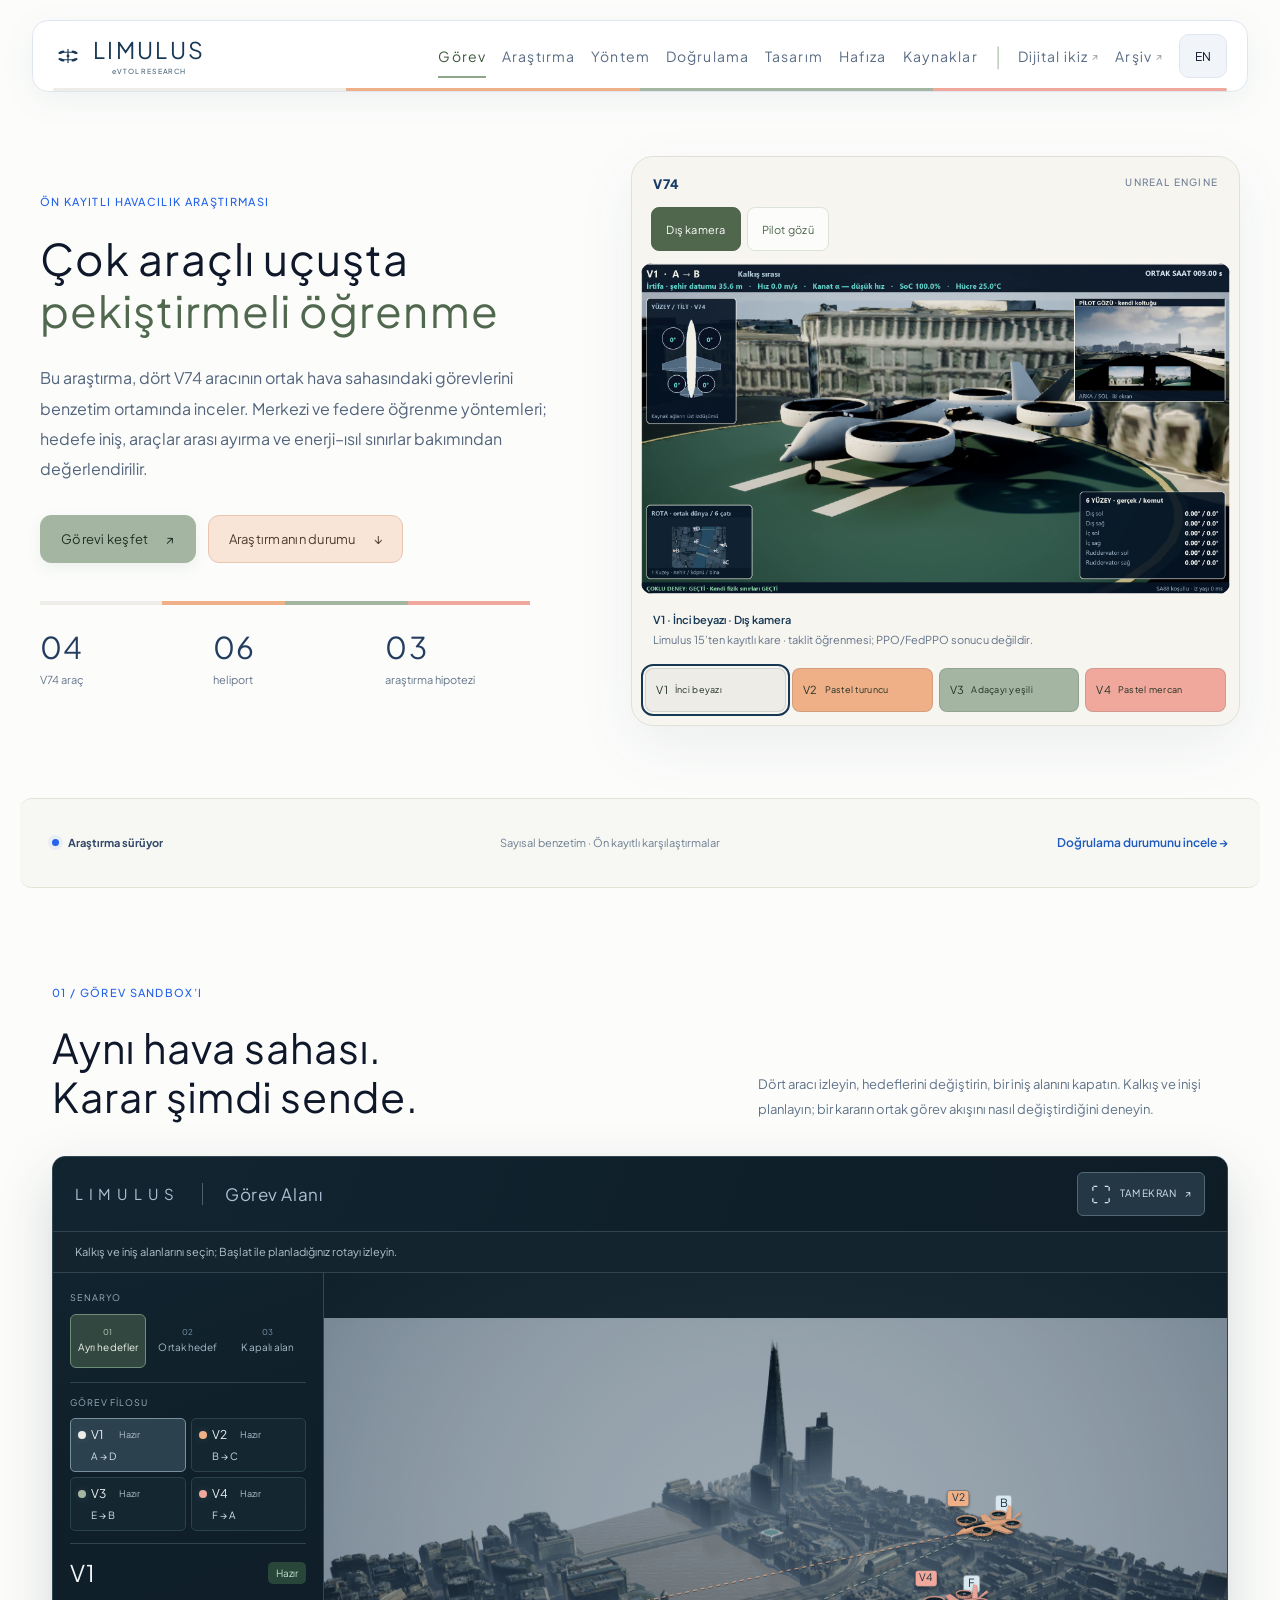
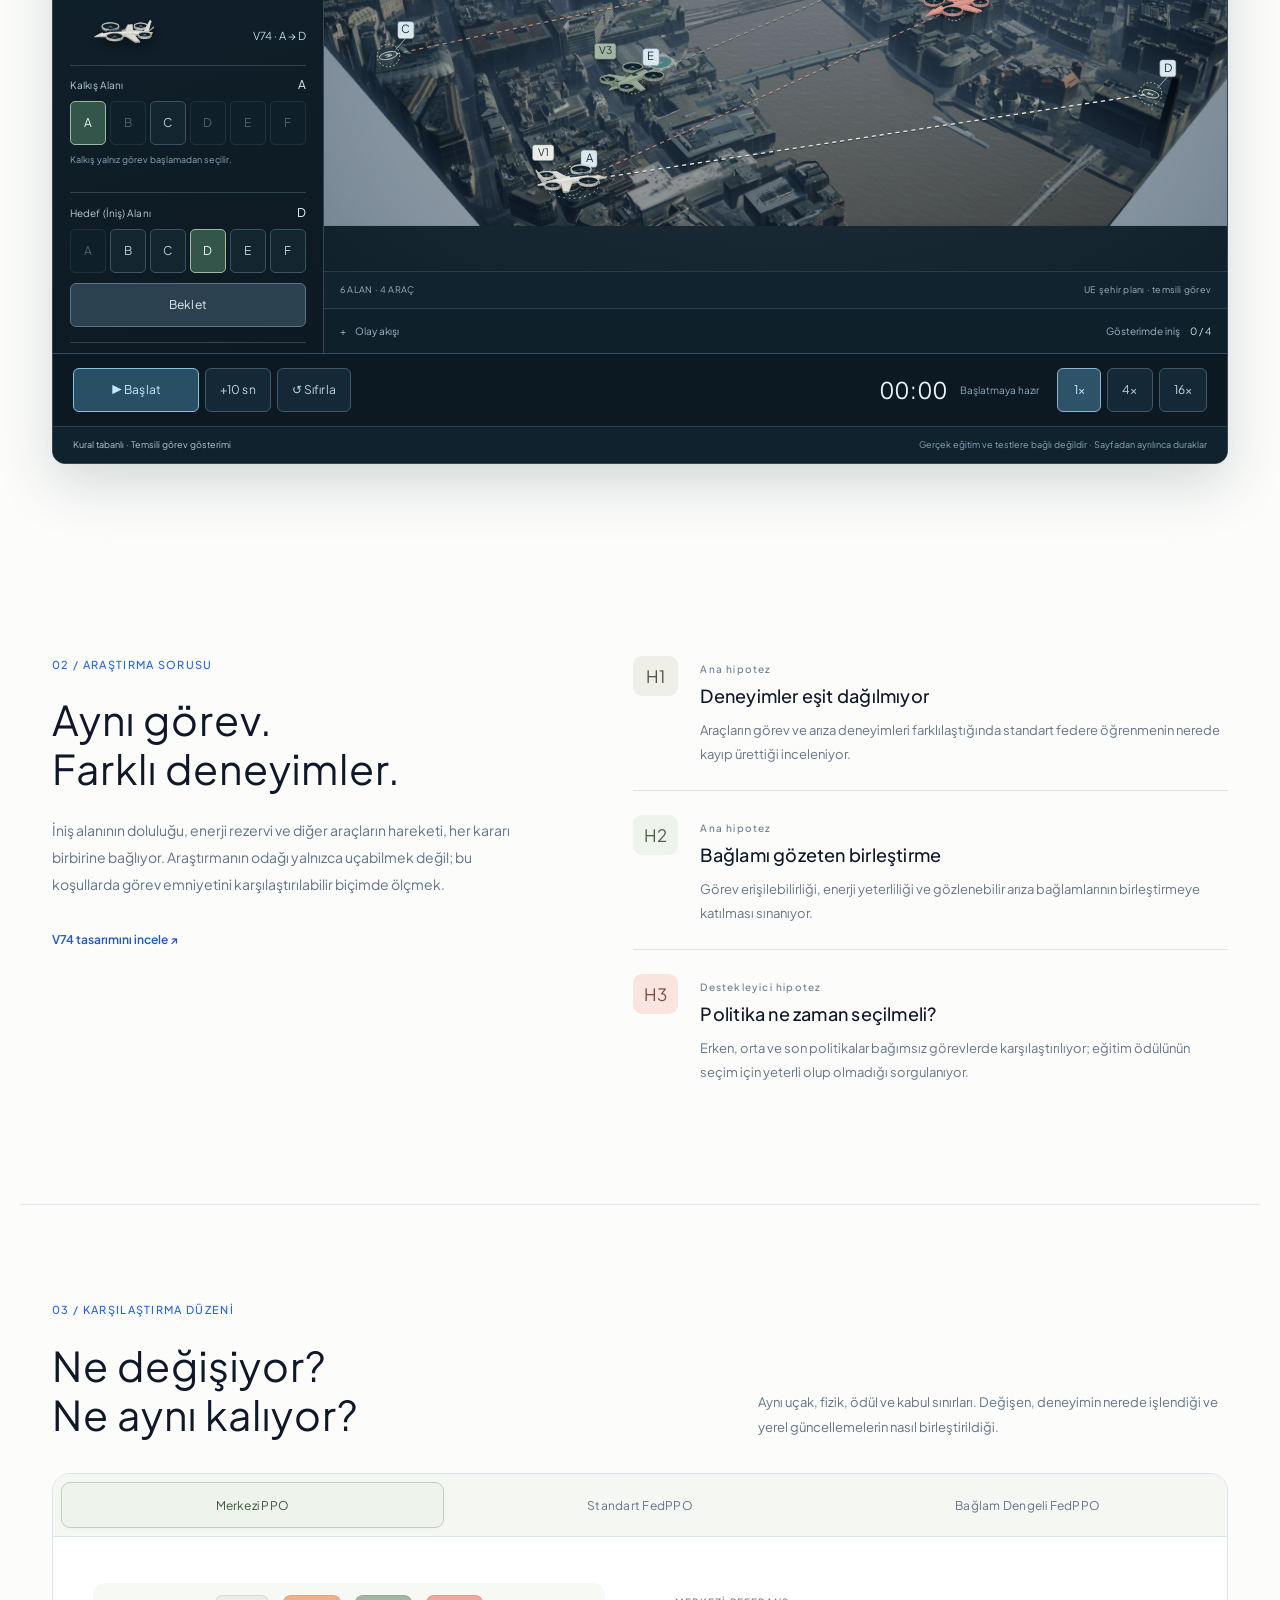
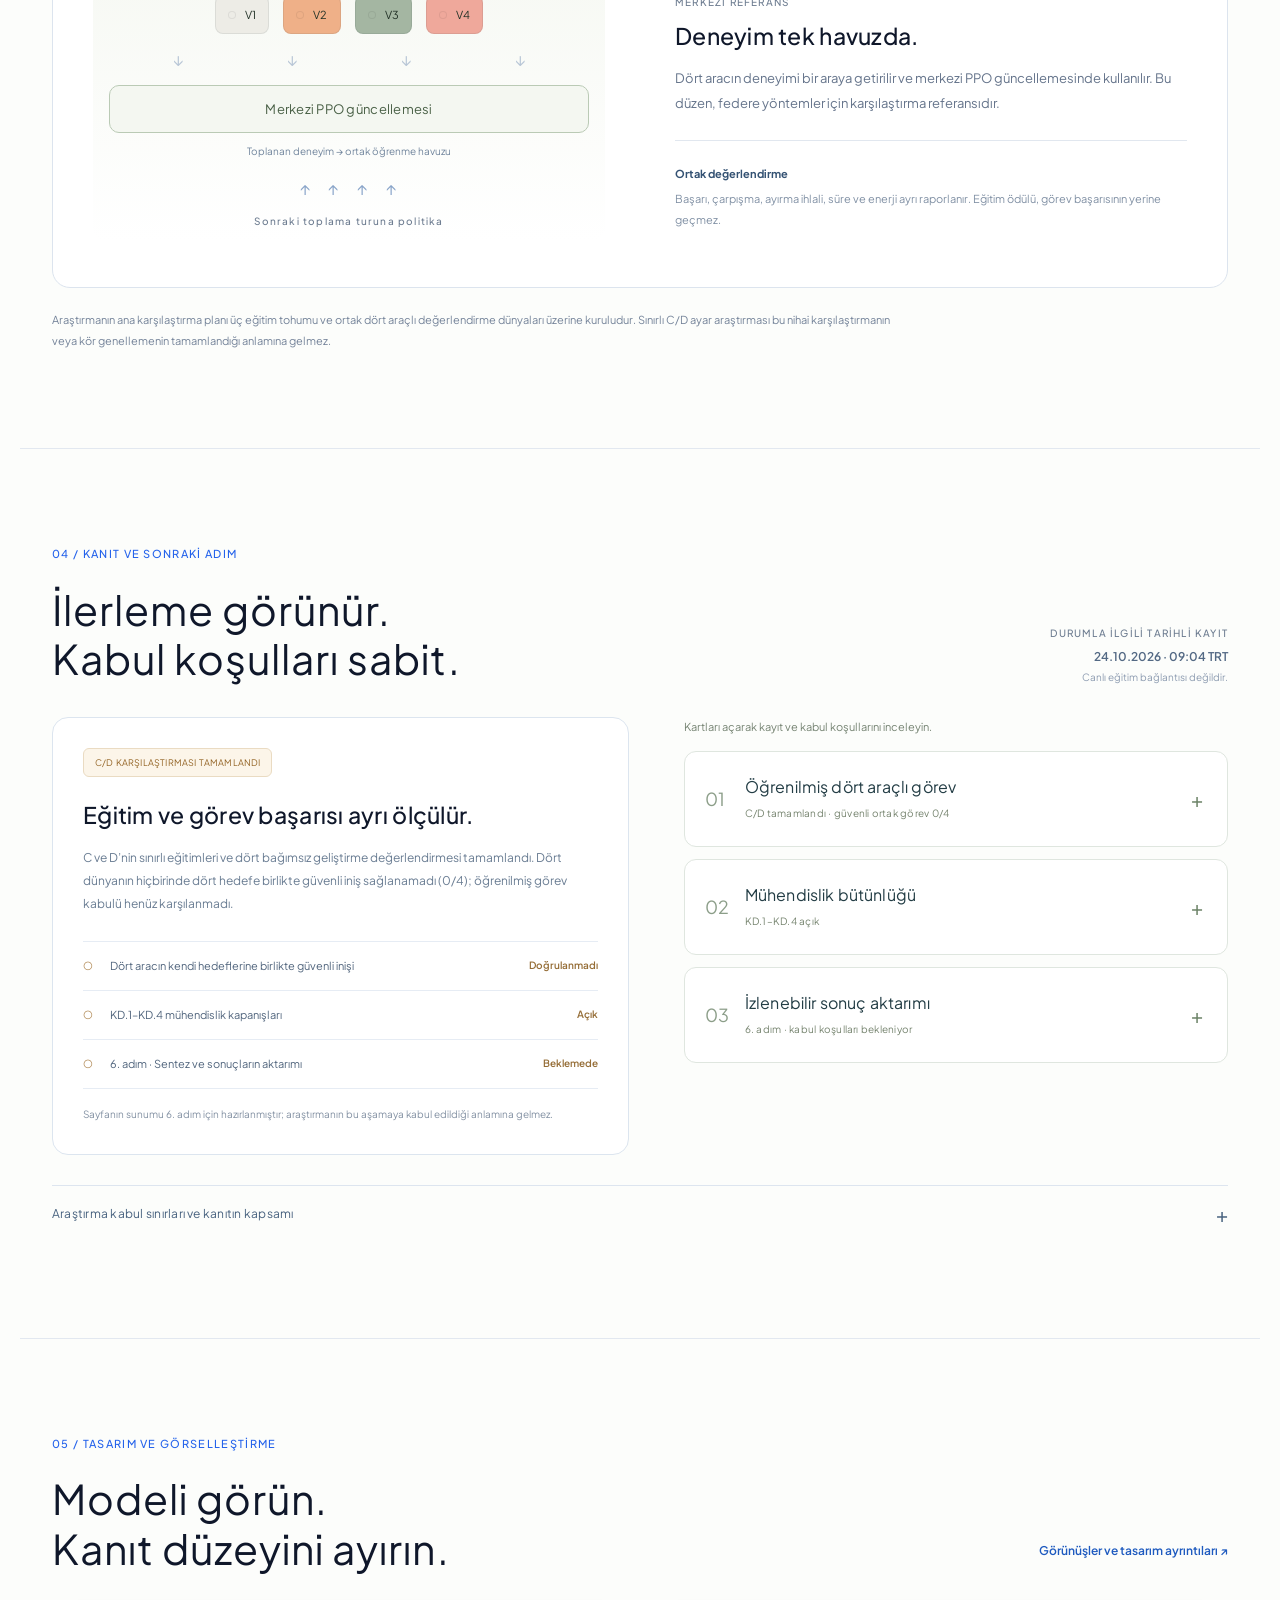
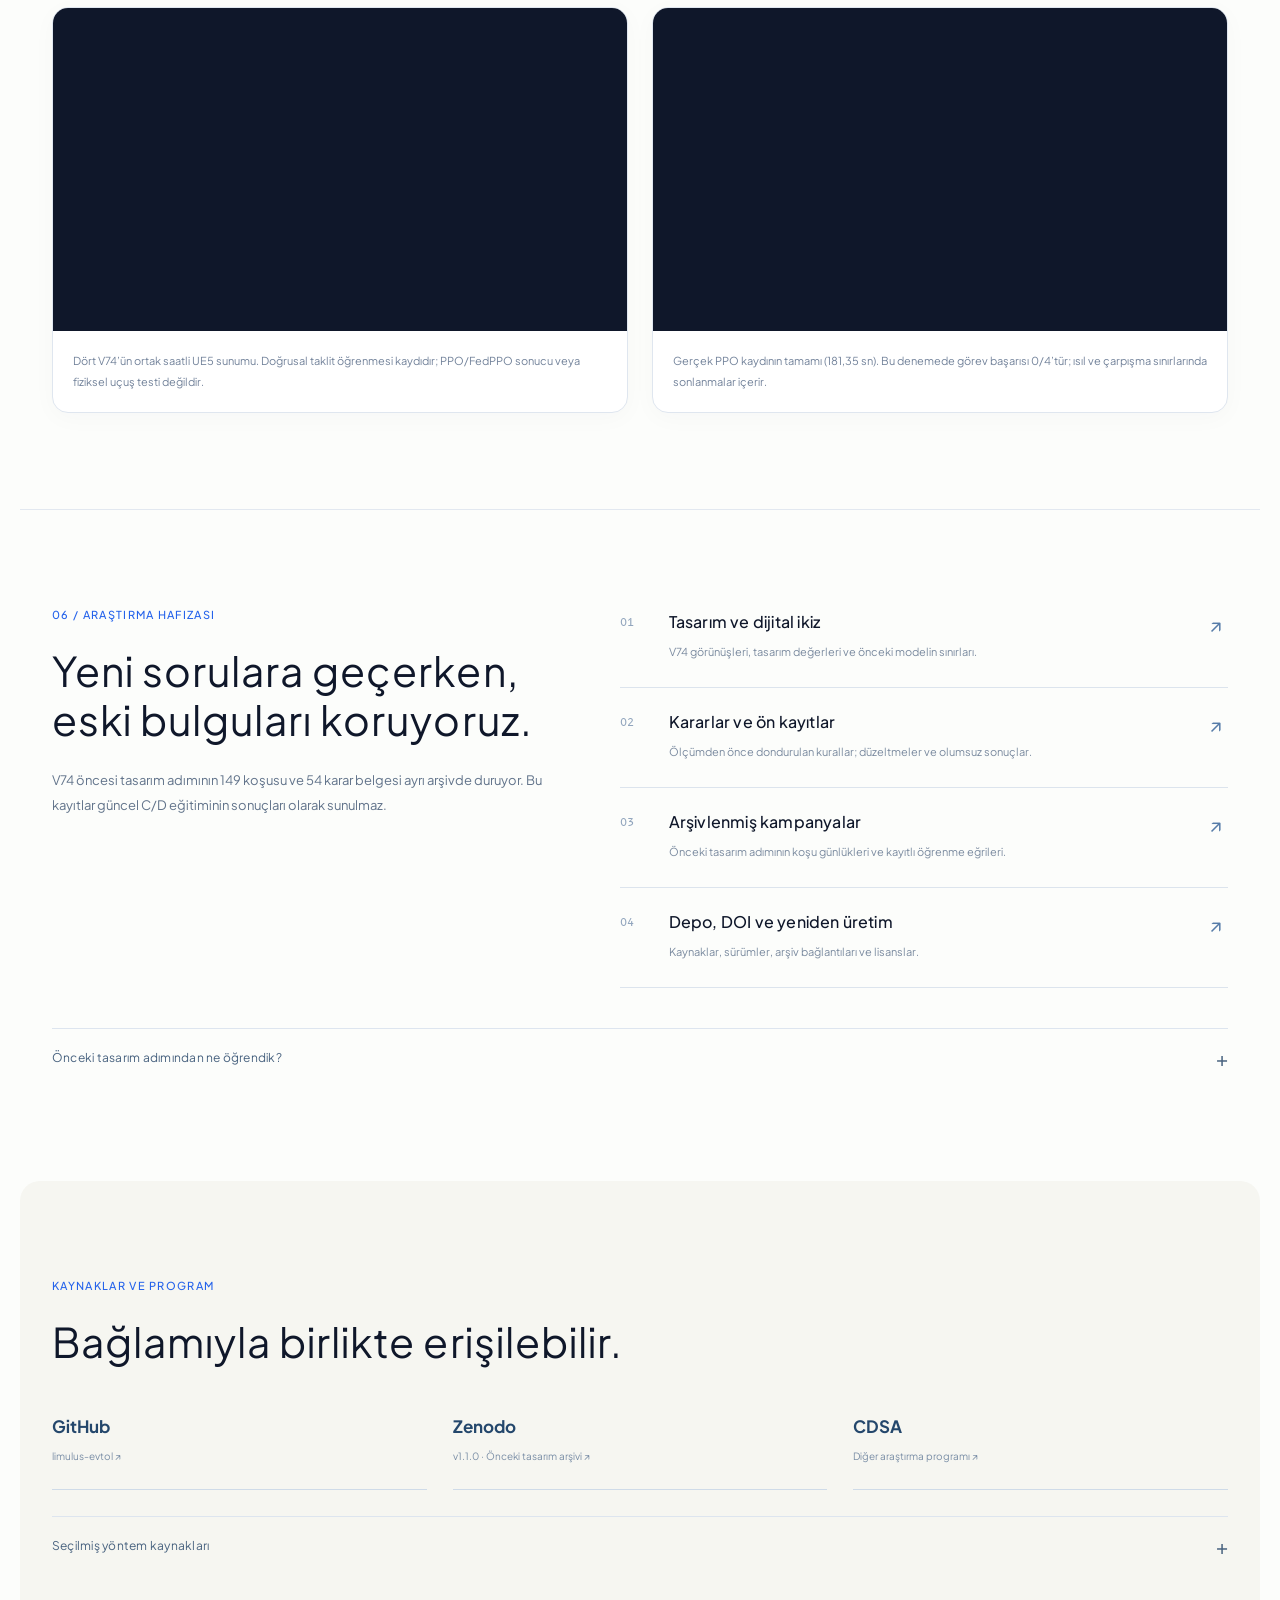
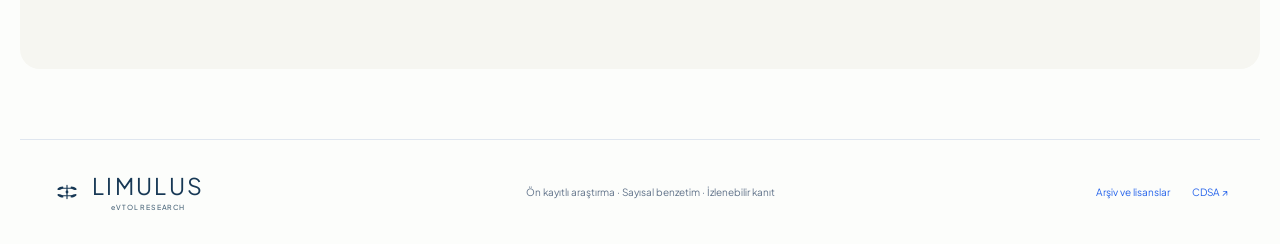
==== commit 301826b5: "Unify mission workspace with UE city and departure planning" ====
--- a/index.html
+++ b/index.html
@@ -22,9 +22,11 @@
 <link rel="stylesheet" href="assets/home.css?v=20261024video15frames1">
 <script src="assets/limulus.js?v=20261024activenav1" defer>
 </script>
-<link rel="stylesheet" href="assets/mission.css?v=20261025atlas1">
-<script src="assets/mission-engine.js?v=20261024demo1" defer></script>
-<script src="assets/mission-ui.js?v=20261025atlas1" defer></script>
+<link rel="stylesheet" href="assets/mission-city.css?v=20261025uecity1">
+<script src="assets/mission-engine.js?v=20261025uecity1" defer></script>
+<script src="assets/mission-scene-data.js?v=20261025uecity1" defer></script>
+<script src="assets/mission-scene.js?v=20261025uecity1" defer></script>
+<script src="assets/mission-ui.js?v=20261025uecity1" defer></script>
 <script src="assets/hero-gallery.js?v=20261024video15frames1" defer></script>
 <script src="assets/home.js?v=20261024title2" defer>
 </script>
@@ -39,8 +41,8 @@
 </span>
 </a>
 <ul class="nav-links" id="main-nav">
+<li><a href="#senaryo" data-tr="Görev" data-en="Mission">Görev</a></li>
 <li><a href="#ozet" data-tr="Araştırma" data-en="Research">Araştırma</a></li>
-<li><a href="#senaryo" data-tr="Görev" data-en="Mission">Görev</a></li>
 <li><a href="#yontem" data-tr="Yöntem" data-en="Methods">Yöntem</a></li>
 <li><a href="#dogrulama" data-tr="Doğrulama" data-en="Validation">Doğrulama</a></li>
 
@@ -105,52 +107,15 @@
 <span class="" data-tr="Sayısal benzetim · Ön kayıtlı karşılaştırmalar" data-en="Numerical simulation · Preregistered comparisons" >Sayısal benzetim · Ön kayıtlı karşılaştırmalar</span>
 <a class="text-link" data-tr="Doğrulama durumunu incele →" data-en="Review validation status →" href="#dogrulama">Doğrulama durumunu incele →</a>
 </div>
-<section id="ozet" class="research-section">
-<div class="section-intro">
-<p class="eyebrow" data-tr="01 / ARAŞTIRMA SORUSU" data-en="01 / RESEARCH QUESTION" >01 / ARAŞTIRMA SORUSU</p>
-<h2 class="" data-tr="Aynı görev.&lt;br&gt;Farklı deneyimler." data-en="The same mission.&lt;br&gt;Different experiences." >Aynı görev.<br>Farklı deneyimler.</h2>
-<p class="lead" data-tr="İniş alanının doluluğu, enerji rezervi ve diğer araçların hareketi, her kararı birbirine bağlıyor. Araştırmanın odağı yalnızca uçabilmek değil; bu koşullarda görev emniyetini karşılaştırılabilir biçimde ölçmek." data-en="Landing-site occupancy, energy reserve and other aircraft movements connect every decision. The research concerns both flight and a comparable measurement of mission safety under these conditions." >İniş alanının doluluğu, enerji rezervi ve diğer araçların hareketi, her kararı birbirine bağlıyor. Araştırmanın odağı yalnızca uçabilmek değil; bu koşullarda görev emniyetini karşılaştırılabilir biçimde ölçmek.</p>
-<a class="text-link" data-tr="V74 tasarımını incele ↗" data-en="Explore the V74 design ↗" href="ikiz/#v74" target="_blank" rel="noopener">V74 tasarımını incele ↗</a>
-</div>
-<div class="hypotheses">
-<article class="hypothesis">
-<span class="h-code">H1</span>
-<div>
-<span class="small-label" data-tr="Ana hipotez" data-en="Primary hypothesis" >Ana hipotez</span>
-<h3 class="" data-tr="Deneyimler eşit dağılmıyor" data-en="Experience is not equally distributed" >Deneyimler eşit dağılmıyor</h3>
-<p class="" data-tr="Araçların görev ve arıza deneyimleri farklılaştığında standart federe öğrenmenin nerede kayıp ürettiği inceleniyor." data-en="Where does standard federated learning lose performance when aircraft encounter different missions and failures?" >Araçların görev ve arıza deneyimleri farklılaştığında standart federe öğrenmenin nerede kayıp ürettiği inceleniyor.</p>
-</div>
-</article>
-<article class="hypothesis">
-<span class="h-code">H2</span>
-<div>
-<span class="small-label" data-tr="Ana hipotez" data-en="Primary hypothesis" >Ana hipotez</span>
-<h3 class="" data-tr="Bağlamı gözeten birleştirme" data-en="Context-aware aggregation" >Bağlamı gözeten birleştirme</h3>
-<p class="" data-tr="Görev erişilebilirliği, enerji yeterliliği ve gözlenebilir arıza bağlamlarının birleştirmeye katılması sınanıyor." data-en="Aggregation is evaluated with mission accessibility, energy sufficiency and observable failure context." >Görev erişilebilirliği, enerji yeterliliği ve gözlenebilir arıza bağlamlarının birleştirmeye katılması sınanıyor.</p>
-</div>
-</article>
-<article class="hypothesis">
-<span class="h-code">H3</span>
-<div>
-<span class="small-label" data-tr="Destekleyici hipotez" data-en="Supporting hypothesis" >Destekleyici hipotez</span>
-<h3 class="" data-tr="Politika ne zaman seçilmeli?" data-en="When should a policy be selected?" >Politika ne zaman seçilmeli?</h3>
-<p class="" data-tr="Erken, orta ve son politikalar bağımsız görevlerde karşılaştırılıyor; eğitim ödülünün seçim için yeterli olup olmadığı sorgulanıyor." data-en="Early, middle and late policies are compared on independent missions to examine the limits of training-reward-based selection." >Erken, orta ve son politikalar bağımsız görevlerde karşılaştırılıyor; eğitim ödülünün seçim için yeterli olup olmadığı sorgulanıyor.</p>
-</div>
-</article>
-</div>
-</section>
 <section id="senaryo" class="mission-section">
 <div class="section-heading"><div>
-<p class="eyebrow" data-tr="02 / GÖREV SANDBOX’I" data-en="02 / MISSION SANDBOX">02 / GÖREV SANDBOX’I</p>
+<p class="eyebrow" data-tr="01 / GÖREV SANDBOX’I" data-en="01 / MISSION SANDBOX">01 / GÖREV SANDBOX’I</p>
 <h2 data-tr="Aynı hava sahası.&lt;br&gt;Karar şimdi sende." data-en="One airspace.&lt;br&gt;Your next decision.">Aynı hava sahası.<br>Karar şimdi sende.</h2>
-</div><p class="lead" data-tr="Dört aracı izleyin, hedeflerini değiştirin, bir iniş alanını kapatın. Bir kararın ortak görev akışını nasıl değiştirdiğini deneyin." data-en="Follow four aircraft, change their targets and close a landing site. Explore how one decision changes the shared mission flow.">Dört aracı izleyin, hedeflerini değiştirin, bir iniş alanını kapatın. Bir kararın ortak görev akışını nasıl değiştirdiğini deneyin.</p></div>
+</div><p class="lead" data-tr="Dört aracı izleyin, hedeflerini değiştirin, bir iniş alanını kapatın. Kalkış ve inişi planlayın; bir kararın ortak görev akışını nasıl değiştirdiğini deneyin." data-en="Follow four aircraft, change their targets and close a landing site. Plan departure and landing; explore how one decision changes the shared mission flow.">Dört aracı izleyin, hedeflerini değiştirin, bir iniş alanını kapatın. Kalkış ve inişi planlayın; bir kararın ortak görev akışını nasıl değiştirdiğini deneyin.</p></div>
 <div class="mission-console" id="mission-demo">
-<div class="console-head"><div class="atlas-title"><span class="atlas-wordmark">LIMULUS</span><span data-tr="Görev Alanı" data-en="Mission Workspace">Görev Alanı</span></div><div class="demo-presets" role="group" aria-label="Senaryo / Scenario">
-<button type="button" data-preset="normal" aria-pressed="true"><span aria-hidden="true">01</span><b data-tr="Ayrı hedefler" data-en="Separate targets">Ayrı hedefler</b></button>
-<button type="button" data-preset="shared" aria-pressed="false"><span aria-hidden="true">02</span><b data-tr="Ortak hedef" data-en="Shared target">Ortak hedef</b></button>
-<button type="button" data-preset="closed" aria-pressed="false"><span aria-hidden="true">03</span><b data-tr="Kapalı alan" data-en="Closed site">Kapalı alan</b></button></div></div>
+<div class="console-head"><div class="atlas-title"><span class="atlas-wordmark">LIMULUS</span><span data-tr="Görev Alanı" data-en="Mission Workspace">Görev Alanı</span></div><a id="demo-expand" class="demo-expand" href="mission.html" target="_blank" rel="noopener" aria-label="Tam ekran · ayrı sekmede aç"><span aria-hidden="true">⛶</span><span data-tr="TAM EKRAN" data-en="FULL SCREEN">TAM EKRAN</span><span aria-hidden="true">↗</span></a></div>
 <p id="demo-scenario-copy" class="demo-scenario-copy"></p>
-<div class="mission-layout"><div class="demo-map-column"><div class="airspace"><svg viewBox="0 0 800 500" role="group" aria-labelledby="airspace-title airspace-desc"><title id="airspace-title">Dört V74 araç simgesi ve altı iniş alanı</title><desc id="airspace-desc">Tarayıcıda çalışan temsili 2B görev gösterimi. Gerçek uçuş, fizik veya PPO verisi içermez.</desc><defs>
+<div class="mission-layout"><div class="demo-map-column"><div class="airspace"><svg id="mission-world" viewBox="0 0 1920 1080" role="group" aria-labelledby="airspace-title airspace-desc"><title id="airspace-title">UE şehir planında dört V74 ve altı çatı</title><desc id="airspace-desc">Kayıtlı UE şehir görüntüsü ve aynı altı çatı koordinatı üzerinde temsili görev gösterimi.</desc><defs>
 <pattern id="map-grid" width="40" height="40" patternUnits="userSpaceOnUse"><path d="M40 0H0V40" fill="none" stroke="#c6d0d2" stroke-width=".65" opacity=".5"/></pattern>
 <pattern id="atlas-ruler" width="20" height="12" patternUnits="userSpaceOnUse"><path d="M0 0V9M10 0V4" stroke="#9caeb6" stroke-width=".6"/></pattern>
 <filter id="atlas-aircraft-shadow" x="-45%" y="-25%" width="190%" height="160%"><feDropShadow dx="0" dy="1.7" stdDeviation="1.3" flood-color="#17394e" flood-opacity=".2"/></filter>
@@ -168,23 +133,55 @@
 <path d="M-3 16H3M-2.7 25H2.7M0 29V34" stroke="#93a3a8" stroke-width=".45" fill="none"/>
 <use href="#atlas-fan" transform="translate(-15 -14)"/><use href="#atlas-fan" transform="translate(15 -14)"/>
 <use href="#atlas-fan" transform="translate(-13.4 23) scale(.79)"/><use href="#atlas-fan" transform="translate(13.4 23) scale(.79)"/>
-</g></defs><rect width="800" height="500" fill="#f7f8f4"/>
-<path d="M-10 410C150 420 200 250 330 285S530 360 820 80" fill="none" stroke="#c0dce7" stroke-width="70"/>
-<path d="M-10 410C150 420 200 250 330 285S530 360 820 80" fill="none" stroke="#91b8c9" stroke-width=".7"/>
-<g fill="none" stroke="#e1e6e4" stroke-width="7"><path d="M60 40V380M270 20V210M400 20V230M615 20V190M265 365V480M70 240H260M270 140H395M470 155H650M630 280H790M625 415H795"/></g><g fill="#e9ece7" stroke="#cfd6d3" stroke-width=".7"><rect x="75" y="60" width="82" height="45" rx="1.5"/><rect x="166" y="62" width="72" height="39" rx="1.5"/><rect x="80" y="113" width="46" height="33" rx="1.5"/><rect x="290" y="55" width="35" height="61" rx="1.5"/><rect x="337" y="60" width="28" height="73" rx="1.5"/><rect x="300" y="150" width="60" height="55" rx="1.5"/><rect x="500" y="45" width="40" height="65" rx="1.5"/><rect x="550" y="45" width="50" height="28" rx="1.5"/><rect x="550" y="90" width="45" height="25" rx="1.5"/><rect x="655" y="300" width="42" height="48" rx="1.5"/><rect x="710" y="309" width="40" height="35" rx="1.5"/><rect x="660" y="360" width="90" height="38" rx="1.5"/><rect x="75" y="260" width="44" height="44" rx="1.5"/><rect x="130" y="265" width="40" height="94" rx="1.5"/><rect x="78" y="315" width="39" height="43" rx="1.5"/><rect x="291" y="385" width="45" height="64" rx="1.5"/><rect x="346" y="383" width="48" height="30" rx="1.5"/><rect x="347" y="424" width="49" height="25" rx="1.5"/><rect x="430" y="200" width="69" height="56" rx="1.5"/><rect x="220" y="195" width="40" height="38" rx="1.5"/><rect x="616" y="130" width="30" height="44" rx="1.5"/><rect x="555" y="180" width="39" height="30" rx="1.5"/></g><g stroke="#c4cfcf" fill="none" stroke-width="1.2"><path d="M168 333L220 383M427 280L457 220"/></g><rect width="800" height="500" fill="url(#map-grid)"/>
-<path d="M24 14H776M14 24V476" stroke="#9caeb6" stroke-width=".65"/><rect x="24" y="14" width="752" height="12" fill="url(#atlas-ruler)"/>
-<g id="demo-trails"></g><g id="demo-routes"></g><g class="heliport" data-map-pad="A" transform="translate(140 110)"><rect x="-20" y="-20" width="40" height="40" rx="11"/><circle r="15"/><path d="M-6-7V7M6-7V7M-6 0H6"/><text x="26" y="6">A</text><path class="pad-cross" d="M-11-11L11 11M11-11L-11 11"/></g><g class="heliport" data-map-pad="B" transform="translate(430 100)"><rect x="-20" y="-20" width="40" height="40" rx="11"/><circle r="15"/><path d="M-6-7V7M6-7V7M-6 0H6"/><text x="26" y="6">B</text><path class="pad-cross" d="M-11-11L11 11M11-11L-11 11"/></g><g class="heliport" data-map-pad="C" transform="translate(670 200)"><rect x="-20" y="-20" width="40" height="40" rx="11"/><circle r="15"/><path d="M-6-7V7M6-7V7M-6 0H6"/><text x="26" y="6">C</text><path class="pad-cross" d="M-11-11L11 11M11-11L-11 11"/></g><g class="heliport" data-map-pad="D" transform="translate(550 420)"><rect x="-20" y="-20" width="40" height="40" rx="11"/><circle r="15"/><path d="M-6-7V7M6-7V7M-6 0H6"/><text x="26" y="6">D</text><path class="pad-cross" d="M-11-11L11 11M11-11L-11 11"/></g><g class="heliport" data-map-pad="E" transform="translate(220 420)"><rect x="-20" y="-20" width="40" height="40" rx="11"/><circle r="15"/><path d="M-6-7V7M6-7V7M-6 0H6"/><text x="26" y="6">E</text><path class="pad-cross" d="M-11-11L11 11M11-11L-11 11"/></g><g class="heliport" data-map-pad="F" transform="translate(690 75)"><rect x="-20" y="-20" width="40" height="40" rx="11"/><circle r="15"/><path d="M-6-7V7M6-7V7M-6 0H6"/><text x="26" y="6">F</text><path class="pad-cross" d="M-11-11L11 11M11-11L-11 11"/></g><g id="demo-aircraft"></g><g class="map-compass"><path d="M761 65V37L756 48M761 37L766 48"/><text x="756" y="85">N</text></g></svg></div><div class="map-caption"><span data-tr="6 ALAN · 4 ARAÇ" data-en="6 SITES · 4 AIRCRAFT">6 ALAN · 4 ARAÇ</span><span data-tr="Şematik görev düzlemi · ölçekli uçuş değil" data-en="Schematic mission plane · not scaled flight">Şematik görev düzlemi · ölçekli uçuş değil</span></div>
+</g></defs><image href="assets/ue-city-overview.png" x="0" y="0" width="1920" height="1080"/><rect width="1920" height="1080" fill="#07131c" opacity=".16"/><g id="demo-trails"></g><g id="demo-routes"></g><g id="demo-pads"></g><g id="demo-aircraft"></g></svg></div><div class="map-caption"><span data-tr="6 ALAN · 4 ARAÇ" data-en="6 SITES · 4 AIRCRAFT">6 ALAN · 4 ARAÇ</span><span data-tr="UE şehir planı · temsili görev" data-en="UE city layout · illustrative mission">UE şehir planı · temsili görev</span></div>
 <details class="demo-log"><summary class="demo-log-heading"><span data-tr="Olay akışı" data-en="Event flow">Olay akışı</span><span><span data-tr="Gösterimde iniş" data-en="Demo landings">Gösterimde iniş</span> <b id="demo-count">0 / 4</b></span></summary><ol id="demo-events" aria-label="Olaylar / Events"></ol></details></div>
-<aside class="mission-detail"><div class="selected-vehicle"><strong id="vehicle-name">V1</strong><span id="demo-vehicle-status"></span></div>
-<div class="atlas-aircraft-preview" aria-hidden="true"><svg viewBox="-42 -43 84 86"><use href="#v74-symbol"/></svg><span>V74 · <span data-tr="Üst görünüm" data-en="Top view">Üst görünüm</span></span></div>
-<div class="atlas-command-panel"><div class="atlas-target-heading"><label class="demo-label" id="atlas-target-label" data-tr="Hedef alanı" data-en="Target site">Hedef alanı</label><b id="demo-target-value">A</b></div><select id="demo-target" hidden aria-label="Hedef alanı / Target site"><option value="A">A</option><option value="B">B</option><option value="C">C</option><option value="D">D</option><option value="E">E</option><option value="F">F</option></select><div class="demo-target-buttons" role="group" aria-labelledby="atlas-target-label"><button type="button" data-target-site="A" aria-pressed="true" aria-label="Hedef A">A</button><button type="button" data-target-site="B" aria-pressed="false" aria-label="Hedef B">B</button><button type="button" data-target-site="C" aria-pressed="false" aria-label="Hedef C">C</button><button type="button" data-target-site="D" aria-pressed="false" aria-label="Hedef D">D</button><button type="button" data-target-site="E" aria-pressed="false" aria-label="Hedef E">E</button><button type="button" data-target-site="F" aria-pressed="false" aria-label="Hedef F">F</button></div><button type="button" id="demo-hold" aria-pressed="false">Beklet</button></div>
-<div class="atlas-fleet-panel"><p class="demo-label" data-tr="GÖREV FİLOSU" data-en="MISSION FLEET">GÖREV FİLOSU</p><div class="demo-fleet" role="group" aria-label="Araç seçimi / Select aircraft"><button type="button" class="demo-fleet-item" data-vehicle="V1" aria-pressed="true" style="--vehicle:var(--v1)"><span class="atlas-dot" aria-hidden="true"></span><b>V1</b><span id="demo-status-V1"></span><span id="demo-site-V1" class="demo-site"></span></button><button type="button" class="demo-fleet-item" data-vehicle="V2" aria-pressed="false" style="--vehicle:var(--v2)"><span class="atlas-dot" aria-hidden="true"></span><b>V2</b><span id="demo-status-V2"></span><span id="demo-site-V2" class="demo-site"></span></button><button type="button" class="demo-fleet-item" data-vehicle="V3" aria-pressed="false" style="--vehicle:var(--v3)"><span class="atlas-dot" aria-hidden="true"></span><b>V3</b><span id="demo-status-V3"></span><span id="demo-site-V3" class="demo-site"></span></button><button type="button" class="demo-fleet-item" data-vehicle="V4" aria-pressed="false" style="--vehicle:var(--v4)"><span class="atlas-dot" aria-hidden="true"></span><b>V4</b><span id="demo-status-V4"></span><span id="demo-site-V4" class="demo-site"></span></button></div></div>
+<aside class="mission-detail"><div class="mission-scenario-panel"><p class="demo-label" data-tr="SENARYO" data-en="SCENARIO">SENARYO</p><div class="demo-presets" role="group" aria-label="Senaryo / Scenario">
+<button type="button" data-preset="normal" aria-pressed="true"><span aria-hidden="true">01</span><b data-tr="Ayrı hedefler" data-en="Separate targets">Ayrı hedefler</b></button>
+<button type="button" data-preset="shared" aria-pressed="false"><span aria-hidden="true">02</span><b data-tr="Ortak hedef" data-en="Shared target">Ortak hedef</b></button>
+<button type="button" data-preset="closed" aria-pressed="false"><span aria-hidden="true">03</span><b data-tr="Kapalı alan" data-en="Closed site">Kapalı alan</b></button></div></div><div class="atlas-fleet-panel"><p class="demo-label" data-tr="GÖREV FİLOSU" data-en="MISSION FLEET">GÖREV FİLOSU</p><div class="demo-fleet" role="group" aria-label="Araç seçimi / Select aircraft"><button type="button" class="demo-fleet-item" data-vehicle="V1" aria-pressed="true" style="--vehicle:var(--v1)"><span class="atlas-dot" aria-hidden="true"></span><b>V1</b><span id="demo-status-V1"></span><span id="demo-site-V1" class="demo-site"></span></button><button type="button" class="demo-fleet-item" data-vehicle="V2" aria-pressed="false" style="--vehicle:var(--v2)"><span class="atlas-dot" aria-hidden="true"></span><b>V2</b><span id="demo-status-V2"></span><span id="demo-site-V2" class="demo-site"></span></button><button type="button" class="demo-fleet-item" data-vehicle="V3" aria-pressed="false" style="--vehicle:var(--v3)"><span class="atlas-dot" aria-hidden="true"></span><b>V3</b><span id="demo-status-V3"></span><span id="demo-site-V3" class="demo-site"></span></button><button type="button" class="demo-fleet-item" data-vehicle="V4" aria-pressed="false" style="--vehicle:var(--v4)"><span class="atlas-dot" aria-hidden="true"></span><b>V4</b><span id="demo-status-V4"></span><span id="demo-site-V4" class="demo-site"></span></button></div></div>
+<div class="selected-vehicle"><strong id="vehicle-name">V1</strong><span id="demo-vehicle-status"></span></div>
+<div class="atlas-aircraft-preview" aria-hidden="true"><svg viewBox="-90 -85 180 170"><g id="demo-vehicle-preview"></g></svg><span>V74 · <span id="demo-flight-plan">A → D</span></span></div>
+<div class="atlas-command-panel"><div class="atlas-origin-panel"><div class="atlas-target-heading"><span class="demo-label" id="atlas-origin-label" data-tr="Kalkış Alanı" data-en="Departure Site">Kalkış Alanı</span><b id="demo-origin-value">A</b></div><div class="demo-target-buttons demo-origin-buttons" role="group" aria-labelledby="atlas-origin-label"><button type="button" data-origin-site="A" aria-pressed="true">A</button><button type="button" data-origin-site="B" aria-pressed="false">B</button><button type="button" data-origin-site="C" aria-pressed="false">C</button><button type="button" data-origin-site="D" aria-pressed="false">D</button><button type="button" data-origin-site="E" aria-pressed="false">E</button><button type="button" data-origin-site="F" aria-pressed="false">F</button></div><p id="demo-origin-help" class="atlas-origin-help"></p></div><div class="atlas-target-heading"><label class="demo-label" id="atlas-target-label" data-tr="Hedef (İniş) Alanı" data-en="Destination (Landing) Site">Hedef (İniş) Alanı</label><b id="demo-target-value">A</b></div><select id="demo-target" hidden aria-label="Hedef alanı / Target site"><option value="A">A</option><option value="B">B</option><option value="C">C</option><option value="D">D</option><option value="E">E</option><option value="F">F</option></select><div class="demo-target-buttons" role="group" aria-labelledby="atlas-target-label"><button type="button" data-target-site="A" aria-pressed="true" aria-label="Hedef A">A</button><button type="button" data-target-site="B" aria-pressed="false" aria-label="Hedef B">B</button><button type="button" data-target-site="C" aria-pressed="false" aria-label="Hedef C">C</button><button type="button" data-target-site="D" aria-pressed="false" aria-label="Hedef D">D</button><button type="button" data-target-site="E" aria-pressed="false" aria-label="Hedef E">E</button><button type="button" data-target-site="F" aria-pressed="false" aria-label="Hedef F">F</button></div><button type="button" id="demo-hold" aria-pressed="false">Beklet</button></div>
 <details class="atlas-sites"><summary data-tr="Alan erişimini düzenle" data-en="Manage site access">Alan erişimini düzenle</summary><p class="demo-control-help" data-tr="Bir alanı seçerek açın veya kapatın." data-en="Select a site to open or close it.">Bir alanı seçerek açın veya kapatın.</p><div class="demo-pad-grid"><button type="button" data-pad-toggle="A" aria-pressed="false"><b>A</b><span>Açık</span></button><button type="button" data-pad-toggle="B" aria-pressed="false"><b>B</b><span>Açık</span></button><button type="button" data-pad-toggle="C" aria-pressed="false"><b>C</b><span>Açık</span></button><button type="button" data-pad-toggle="D" aria-pressed="false"><b>D</b><span>Açık</span></button><button type="button" data-pad-toggle="E" aria-pressed="false"><b>E</b><span>Açık</span></button><button type="button" data-pad-toggle="F" aria-pressed="false"><b>F</b><span>Açık</span></button></div></details>
-<details class="demo-scope"><summary data-tr="Bu gösterim hakkında" data-en="About this demo">Bu gösterim hakkında</summary><p id="demo-hint" class="demo-control-help"></p><p data-tr="Sabit hız, alan ayırma ve bekleme kurallarıyla hazırlanmış bir 2B gösterimdir. Çarpışma önleme, aerodinamik, batarya ve ısıl model içermez. PPO politikası, gerçek uçuş telemetrisi veya dört uçağın emniyetli iniş kanıtı değildir; 6. aşamanın kabulünü değiştirmez." data-en="A 2D illustration with fixed-speed motion, site reservations and hold rules. It contains no collision avoidance, aerodynamics, battery or thermal model. It is not a PPO policy, flight telemetry or evidence of safe four-aircraft landings; it does not change Step 6 acceptance.">Sabit hız, alan ayırma ve bekleme kurallarıyla hazırlanmış bir 2B gösterimdir. Çarpışma önleme, aerodinamik, batarya ve ısıl model içermez. PPO politikası, gerçek uçuş telemetrisi veya dört uçağın emniyetli iniş kanıtı değildir; 6. aşamanın kabulünü değiştirmez.</p></details>
+<details class="demo-scope"><summary data-tr="Bu gösterim hakkında" data-en="About this demo">Bu gösterim hakkında</summary><p id="demo-hint" class="demo-control-help"></p><p data-tr="UE ile aynı şehir planı üzerinde, sabit hız ve alan ayırma kurallarıyla hazırlanmış temsili 2B görev gösterimidir. Araç simgeleri okunabilirlik için büyütülmüştür. Çarpışma önleme, aerodinamik, batarya ve ısıl model içermez. PPO politikası, gerçek uçuş telemetrisi veya dört uçağın emniyetli iniş kanıtı değildir; 6. aşamanın kabulünü değiştirmez." data-en="An illustrative 2D mission model on the same city layout as UE, using fixed-speed motion and site reservations. Aircraft symbols are enlarged for readability. It contains no collision avoidance, aerodynamics, battery or thermal model. It is not a PPO policy, flight telemetry or evidence of safe four-aircraft landings; it does not change Step 6 acceptance.">UE ile aynı şehir planı üzerinde, sabit hız ve alan ayırma kurallarıyla hazırlanmış temsili 2B görev gösterimidir. Araç simgeleri okunabilirlik için büyütülmüştür. Çarpışma önleme, aerodinamik, batarya ve ısıl model içermez. PPO politikası, gerçek uçuş telemetrisi veya dört uçağın emniyetli iniş kanıtı değildir; 6. aşamanın kabulünü değiştirmez.</p></details>
 </aside></div>
 <div class="demo-toolbar"><div class="demo-transport"><button type="button" id="demo-play" aria-pressed="false">▶ Başlat</button><button type="button" id="demo-step" data-tr="+10 sn" data-en="+10 s">+10 sn</button><button type="button" id="demo-reset" data-tr="↺ Sıfırla" data-en="↺ Reset">↺ Sıfırla</button></div><div class="demo-time"><b id="demo-clock">00:00</b><span id="demo-run-state"></span></div><div class="demo-speed" role="group" aria-label="Hız / Speed"><button type="button" data-speed="1" aria-pressed="true">1×</button><button type="button" data-speed="4" aria-pressed="false">4×</button><button type="button" data-speed="16" aria-pressed="false">16×</button></div></div>
 <div class="demo-bottom-note"><span class="console-tag" data-tr="Kural tabanlı · Temsili görev gösterimi" data-en="Rule-based · Illustrative mission demo">Kural tabanlı · Temsili görev gösterimi</span><span data-tr="Gerçek eğitim ve testlere bağlı değildir · Sayfadan ayrılınca duraklar" data-en="Separate from actual training and tests · Pauses when out of view">Gerçek eğitim ve testlere bağlı değildir · Sayfadan ayrılınca duraklar</span></div>
 </div><noscript><p data-tr="Etkileşimli gösterim için JavaScript’i etkinleştirin." data-en="Enable JavaScript for the interactive demo.">Etkileşimli gösterim için JavaScript’i etkinleştirin.</p></noscript>
+</section>
+<section id="ozet" class="research-section">
+<div class="section-intro">
+<p class="eyebrow" data-tr="02 / ARAŞTIRMA SORUSU" data-en="02 / RESEARCH QUESTION" >02 / ARAŞTIRMA SORUSU</p>
+<h2 class="" data-tr="Aynı görev.&lt;br&gt;Farklı deneyimler." data-en="The same mission.&lt;br&gt;Different experiences." >Aynı görev.<br>Farklı deneyimler.</h2>
+<p class="lead" data-tr="İniş alanının doluluğu, enerji rezervi ve diğer araçların hareketi, her kararı birbirine bağlıyor. Araştırmanın odağı yalnızca uçabilmek değil; bu koşullarda görev emniyetini karşılaştırılabilir biçimde ölçmek." data-en="Landing-site occupancy, energy reserve and other aircraft movements connect every decision. The research concerns both flight and a comparable measurement of mission safety under these conditions." >İniş alanının doluluğu, enerji rezervi ve diğer araçların hareketi, her kararı birbirine bağlıyor. Araştırmanın odağı yalnızca uçabilmek değil; bu koşullarda görev emniyetini karşılaştırılabilir biçimde ölçmek.</p>
+<a class="text-link" data-tr="V74 tasarımını incele ↗" data-en="Explore the V74 design ↗" href="ikiz/#v74" target="_blank" rel="noopener">V74 tasarımını incele ↗</a>
+</div>
+<div class="hypotheses">
+<article class="hypothesis">
+<span class="h-code">H1</span>
+<div>
+<span class="small-label" data-tr="Ana hipotez" data-en="Primary hypothesis" >Ana hipotez</span>
+<h3 class="" data-tr="Deneyimler eşit dağılmıyor" data-en="Experience is not equally distributed" >Deneyimler eşit dağılmıyor</h3>
+<p class="" data-tr="Araçların görev ve arıza deneyimleri farklılaştığında standart federe öğrenmenin nerede kayıp ürettiği inceleniyor." data-en="Where does standard federated learning lose performance when aircraft encounter different missions and failures?" >Araçların görev ve arıza deneyimleri farklılaştığında standart federe öğrenmenin nerede kayıp ürettiği inceleniyor.</p>
+</div>
+</article>
+<article class="hypothesis">
+<span class="h-code">H2</span>
+<div>
+<span class="small-label" data-tr="Ana hipotez" data-en="Primary hypothesis" >Ana hipotez</span>
+<h3 class="" data-tr="Bağlamı gözeten birleştirme" data-en="Context-aware aggregation" >Bağlamı gözeten birleştirme</h3>
+<p class="" data-tr="Görev erişilebilirliği, enerji yeterliliği ve gözlenebilir arıza bağlamlarının birleştirmeye katılması sınanıyor." data-en="Aggregation is evaluated with mission accessibility, energy sufficiency and observable failure context." >Görev erişilebilirliği, enerji yeterliliği ve gözlenebilir arıza bağlamlarının birleştirmeye katılması sınanıyor.</p>
+</div>
+</article>
+<article class="hypothesis">
+<span class="h-code">H3</span>
+<div>
+<span class="small-label" data-tr="Destekleyici hipotez" data-en="Supporting hypothesis" >Destekleyici hipotez</span>
+<h3 class="" data-tr="Politika ne zaman seçilmeli?" data-en="When should a policy be selected?" >Politika ne zaman seçilmeli?</h3>
+<p class="" data-tr="Erken, orta ve son politikalar bağımsız görevlerde karşılaştırılıyor; eğitim ödülünün seçim için yeterli olup olmadığı sorgulanıyor." data-en="Early, middle and late policies are compared on independent missions to examine the limits of training-reward-based selection." >Erken, orta ve son politikalar bağımsız görevlerde karşılaştırılıyor; eğitim ödülünün seçim için yeterli olup olmadığı sorgulanıyor.</p>
+</div>
+</article>
+</div>
 </section>
 <section id="yontem" class="method-section">
 <div class="section-heading">
--- a/assets/mission-city.css
+++ b/assets/mission-city.css
@@ -0,0 +1,56 @@
+/* Recorded UE city workspace. Shared native scene; illustrative local controls. */
+#mission-demo{--atlas-ink:#e9f0f3;--atlas-muted:#9eb0bc;--atlas-line:#31434e;--v1:#edece6;--v2:#efb088;--v3:#a4b6a2;--v4:#efa89b;color:var(--atlas-ink);background:#0d1922;border:1px solid #344854;border-radius:13px;box-shadow:0 20px 55px #0c26322b;overflow:hidden;display:flex;flex-direction:column;scroll-margin-top:110px;font-family:'Plus Jakarta Sans',sans-serif}
+#mission-demo button,#mission-demo select,#mission-demo summary,#mission-demo a{font:400 12px/1.5 'Plus Jakarta Sans',sans-serif;letter-spacing:.01em}
+#mission-demo button,#mission-demo summary,#mission-demo a{min-height:44px;cursor:pointer}
+#mission-demo button:focus-visible,#mission-demo a:focus-visible,#mission-demo summary:focus-visible,#mission-demo .map-aircraft:focus-visible{outline:3px solid #9bd5ed;outline-offset:3px}
+#mission-demo button:disabled{opacity:.38;cursor:default}
+#mission-demo .console-head{display:flex;align-items:center;justify-content:space-between;gap:20px;padding:15px 22px;min-height:66px;border-bottom:1px solid var(--atlas-line);background:linear-gradient(110deg,#112530,#0e1c26)}
+.atlas-title{display:flex;align-items:center;gap:22px;white-space:nowrap}.atlas-wordmark{font-size:15px;letter-spacing:.38em}.atlas-title>span+span{border-left:1px solid #4b5f6a;padding-left:22px;font-size:17px;letter-spacing:.035em}
+#mission-demo .demo-expand{display:flex;align-items:center;justify-content:center;gap:9px;color:#d5e4ed;background:#233744;border:1px solid #516977;padding:8px 13px;text-decoration:none;border-radius:6px;font-size:10px;white-space:nowrap}
+#mission-demo .demo-expand:hover{background:#314a5b;border-color:#87adbf}#mission-demo .demo-expand>span:first-child{font-size:20px;line-height:1}
+#mission-demo .demo-scenario-copy{margin:0;padding:11px 22px;font-size:11px;line-height:1.7;background:#14242e;color:#b1c2cc;border-bottom:1px solid var(--atlas-line)}
+#mission-demo .mission-layout{display:grid;grid-template-columns:270px minmax(0,1fr)}
+#mission-demo .demo-map-column{min-width:0;min-height:605px;background:#11212b;display:flex;flex-direction:column;grid-column:2;grid-row:1;border-left:1px solid #334854}
+#mission-demo .airspace{padding:0;border:0;flex:1;min-height:0;display:flex;align-items:center;position:relative;background:radial-gradient(ellipse at center,#223440,#11212b)}
+#mission-demo .airspace>svg{display:block;width:100%;height:auto;overflow:visible;isolation:isolate}
+#mission-demo .mission-detail{grid-column:1;grid-row:1;min-width:0;height:0;min-height:100%;overflow:auto;overscroll-behavior:contain;padding:18px 17px;background:linear-gradient(160deg,#11232e,#0d1922);scrollbar-width:thin;scrollbar-color:#425e6b #13222c;border:0}
+#mission-demo .demo-label{display:block;margin:0;color:#9fb1bd;font-size:9px;line-height:1.6;letter-spacing:.1em}
+.mission-scenario-panel{padding-bottom:14px;border-bottom:1px solid var(--atlas-line);margin-bottom:13px}
+#mission-demo .demo-presets{display:grid;gap:4px;margin-top:8px;background:none;padding:0;border:0}
+#mission-demo .demo-presets button{display:flex;align-items:center;gap:12px;min-height:44px;background:transparent;border:1px solid transparent;border-radius:6px;color:#a8bcc7;padding:8px 11px;text-align:left;font-size:11px}
+#mission-demo .demo-presets button>span{font-size:10px;color:#7997a8;min-width:18px}#mission-demo .demo-presets b{font-weight:400}#mission-demo .demo-presets button[aria-pressed=true]{background:#314740;border-color:#6f8d7b;color:#f0f4ec}#mission-demo .demo-presets button[aria-pressed=true]>span{color:#b3d1bf}
+.atlas-fleet-panel{margin:0 0 15px;padding-bottom:12px;border-bottom:1px solid var(--atlas-line)}
+#mission-demo .demo-fleet{display:grid;gap:4px;margin-top:8px}#mission-demo .demo-fleet-item{display:grid;grid-template-columns:9px 24px minmax(0,1fr) auto;align-items:center;gap:7px;background:#142731;border:1px solid #2a414e;border-radius:5px;color:#abc0cb;padding:9px 8px;text-align:left;font-size:9px;min-height:44px}
+#mission-demo .demo-fleet-item[aria-pressed=true]{background:#2c414e;border-color:#78909d}#mission-demo .demo-fleet-item b{color:#eef4f7;font-weight:400;font-size:12px}.atlas-dot{height:8px;width:8px;border-radius:50%;background:var(--vehicle);box-shadow:0 0 8px #bbd8e026}#mission-demo .demo-site{white-space:nowrap;color:#d0e0e8;font-size:10px}
+#mission-demo .selected-vehicle{display:flex;align-items:center;justify-content:space-between;gap:12px}#mission-demo .selected-vehicle strong{font:400 23px/1.2 'Plus Jakarta Sans',sans-serif;color:#f1f5f7;letter-spacing:.025em}#demo-vehicle-status{font-size:10px;background:#29463b;color:#bce1c7;padding:5px 8px;border-radius:5px}
+.atlas-aircraft-preview{display:flex;align-items:center;justify-content:space-between;height:83px;margin:3px 0 13px;border-bottom:1px solid var(--atlas-line);color:var(--selected-vehicle)}.atlas-aircraft-preview svg{width:130px;height:88px;overflow:visible;filter:drop-shadow(1px 5px 4px #0005)}.atlas-aircraft-preview>span{font-size:11px;white-space:nowrap;color:#c0d5df}
+.atlas-origin-panel{border-bottom:1px solid var(--atlas-line);margin-bottom:12px;padding-bottom:11px}.atlas-target-heading{display:flex;align-items:center;justify-content:space-between;gap:10px;margin-bottom:8px}#mission-demo .atlas-target-heading .demo-label{font-size:10px;letter-spacing:.01em;color:#bbccd7}.atlas-target-heading>b{font-size:12px;color:#e9f2f6;font-weight:400}
+.demo-target-buttons{display:grid;grid-template-columns:repeat(6,minmax(0,1fr));gap:4px}#mission-demo .demo-target-buttons button{padding:5px 0;min-width:0;min-height:44px;background:#132630;border:1px solid #3a5361;border-radius:5px;color:#bdd1dc;font-size:12px}#mission-demo .demo-target-buttons button[aria-pressed=true]{background:#34564a;border-color:#99bba2;color:#f1f6ec;opacity:1}#mission-demo .demo-target-buttons button.target-closed{border-style:dashed;color:#e1a195;border-color:#88625e}
+#mission-demo .atlas-origin-help{margin:7px 0 0;color:#8da5b3;font-size:9px;line-height:1.7;min-height:29px}#mission-demo #demo-hold{display:block;width:100%;margin:10px 0 15px;background:#2b414f;border:1px solid #5b7584;color:#e0eaf0;border-radius:6px;padding:9px}
+.atlas-sites,.demo-scope{border-top:1px solid var(--atlas-line)}#mission-demo .atlas-sites summary,#mission-demo .demo-scope summary{min-height:44px;padding:12px 0;color:#a1b9c7;font-size:10px}#mission-demo .demo-control-help,#mission-demo .demo-scope p{font-size:10px;line-height:1.8;color:#9bb1bd;margin:8px 0 13px}
+#mission-demo .demo-pad-grid{display:grid;grid-template-columns:repeat(3,minmax(0,1fr));gap:5px;margin:8px 0 14px}#mission-demo .demo-pad-grid button{display:flex;align-items:center;justify-content:center;gap:5px;background:#1a303c;color:#b3c8d4;border:1px solid #385563;border-radius:5px;padding:5px 3px}#mission-demo .demo-pad-grid b{font-size:11px;font-weight:400}#mission-demo .demo-pad-grid span{font-size:8px;overflow-wrap:anywhere}#mission-demo .demo-pad-grid button.closed{background:#4c302d;border-color:#936358;color:#e8b0a4}#mission-demo .demo-pad-grid button.occupied{background:#2a4037;border-color:#63816d;color:#c0d9c6}
+#mission-demo .map-caption{display:flex;align-items:center;justify-content:space-between;gap:15px;padding:11px 16px;background:#11232e;color:#9bb2c1;font-size:9px;line-height:1.6;letter-spacing:.025em;border-top:1px solid #263c4b}
+#mission-demo .demo-log{margin:0;padding:0 16px;background:#0e202a;border-top:1px solid #2a414e}#mission-demo .demo-log-heading{display:flex;align-items:center;justify-content:space-between;gap:15px;min-height:44px;padding:11px 0;font-size:10px;color:#9fb7c6;line-height:1.6}#mission-demo .demo-log-heading b{font-weight:400;color:#d0e2ec;margin-left:8px;font-size:10px}#mission-demo .demo-log-heading>span:first-child:before{content:'+';margin-right:9px}#mission-demo .demo-log[open] .demo-log-heading>span:first-child:before{content:'−'}
+#demo-events{list-style:none;padding:0;margin:0 0 10px}#demo-events li{display:flex;gap:12px;color:#b2c7d3;font-size:10px;line-height:1.9;padding:2px 0}#demo-events time{flex:0 0 40px;color:#7796a9;font-variant-numeric:tabular-nums}
+#mission-demo .demo-toolbar{display:flex;align-items:center;gap:18px;padding:14px 20px;background:#0c1923;border-top:1px solid #344c5b;color:#d6e6ef;flex-wrap:wrap}#mission-demo .demo-transport,#mission-demo .demo-speed{display:flex;gap:6px}#mission-demo .demo-toolbar button{min-width:44px;min-height:44px;padding:9px 14px;border:1px solid #3e596b;background:#142935;border-radius:6px;color:#bfd4e1;font-size:12px}#mission-demo .demo-toolbar #demo-play{background:#294f64;border-color:#85c2df;color:#c3eafd;min-width:126px}#mission-demo .demo-speed button[aria-pressed=true]{background:#2e5268;color:#c7ecff;border-color:#8ab5cd}
+#mission-demo .demo-time{margin-left:auto;display:flex;align-items:center;gap:13px}#mission-demo .demo-time b{font:400 23px/1.2 'Plus Jakarta Sans',sans-serif;color:#e9f3f8;letter-spacing:.035em;font-variant-numeric:tabular-nums}#mission-demo .demo-time span{font-size:10px;color:#8daabb;line-height:1.5;max-width:132px}
+#mission-demo .demo-bottom-note{display:flex;align-items:center;justify-content:space-between;gap:16px;flex-wrap:wrap;padding:10px 20px;background:#10222d;border-top:1px solid #2c414d;color:#8ca8ba;font-size:9px;line-height:1.7}#mission-demo .console-tag{font:inherit;color:#b2c9d8}
+#mission-demo .ue-pad-outline{fill:#7fc6e31a;stroke:#d8e7c7;stroke-width:2}#mission-demo .ue-pad-halo{fill:#bcd3dc0a;stroke:#d6e4b0;stroke-width:2;stroke-dasharray:3 5}#mission-demo .ue-pad-leader{fill:none;stroke:#c3d8e3;stroke-width:1.6}#mission-demo .ue-pad-badge rect{fill:#dbe8f0;stroke:#8fa5b1;stroke-width:1}#mission-demo .ue-pad-badge text{fill:#1b3343;font:400 24px 'Plus Jakarta Sans',sans-serif;stroke:none}
+#mission-demo .heliport.closed .ue-pad-outline,#mission-demo .heliport.closed .ue-pad-halo{fill:#d47c6933;stroke:#f7b5a5}#mission-demo .heliport.closed .ue-pad-badge rect{fill:#efa99b;stroke:#b87062}#mission-demo .pad-cross{display:none;fill:none;stroke:#ffc8b7;stroke-width:3}#mission-demo .heliport.closed .pad-cross{display:block}
+#mission-demo .map-aircraft{cursor:pointer;outline:none;filter:drop-shadow(0 4px 3px #0005)}#mission-demo .aircraft-shadow{fill:#081015;opacity:.45;filter:blur(3px)}#mission-demo .selection-ring{fill:#dce7e40a;stroke:#b0ddeb;stroke-width:1.8;stroke-dasharray:4 7;opacity:0}#mission-demo .map-aircraft.selected .selection-ring,#mission-demo .map-aircraft:focus-visible .selection-ring{opacity:.9}#mission-demo .map-aircraft.landed{opacity:.75}#mission-demo .aircraft-badge rect{fill:currentColor;stroke:#334b59;stroke-width:1}#mission-demo .aircraft-badge text{font:400 22px 'Plus Jakarta Sans',sans-serif;fill:#152f3c;stroke:none;paint-order:normal}
+#mission-demo .demo-route{fill:none;stroke-width:3;stroke-dasharray:9 8;filter:drop-shadow(0 1px 1px #08141e)}#mission-demo .demo-trail{fill:none;stroke-width:3;opacity:.7}
+.mission-window{margin:0;background:#0d1922;color:#d9e7ef;min-width:280px}.mission-window *{box-sizing:border-box}.mission-window .window-bar{height:54px;display:flex;align-items:center;justify-content:space-between;gap:15px;padding:0 20px;background:#0d1c25;border-bottom:1px solid #344b5a;font:400 11px 'Plus Jakarta Sans',sans-serif}.mission-window .window-bar a{color:#b4cad9;text-decoration:none;min-height:44px;display:flex;align-items:center}.mission-window .window-actions{display:flex;gap:9px;align-items:center}.mission-window .window-actions button{font:400 11px 'Plus Jakarta Sans',sans-serif;min-height:36px;padding:7px 12px;color:#c4dce9;background:#243c4b;border:1px solid #536f80;border-radius:5px;cursor:pointer}.mission-window #mission-demo{border:0;border-radius:0;box-shadow:none;scroll-margin-top:0;min-height:calc(100dvh - 54px)}.mission-window #demo-expand{display:none}.mission-window #mission-demo .mission-layout{flex:1;min-height:0}.mission-window #mission-demo .demo-map-column{min-height:600px}.mission-window #window-screen-hint{font:11px/1.7 'Plus Jakarta Sans',sans-serif;margin:0;padding:7px 20px;background:#304532}
+@media(min-width:1500px){#mission-demo .mission-layout{grid-template-columns:290px minmax(0,1fr)}#mission-demo .demo-map-column{min-height:670px}}
+@media(max-width:1100px){#mission-demo .mission-layout{grid-template-columns:245px minmax(0,1fr)}#mission-demo .mission-detail{padding:15px 13px}#mission-demo .demo-time span{display:none}#mission-demo .demo-toolbar{gap:12px}.atlas-title{gap:14px}.atlas-title>span+span{padding-left:14px}.atlas-wordmark{letter-spacing:.24em}}
+@media(max-width:800px){#mission-demo .mission-layout{grid-template-columns:1fr}#mission-demo .demo-map-column{grid-column:1;grid-row:1;min-height:0;border-left:0;border-bottom:1px solid #344c59}#mission-demo .mission-detail{grid-column:1;grid-row:2;height:auto;min-height:0;overflow:visible;display:grid;grid-template-columns:1fr 1fr;gap:0 24px;padding:20px}.mission-scenario-panel{grid-column:1/-1}#mission-demo .demo-presets{grid-template-columns:repeat(3,minmax(0,1fr));gap:5px}#mission-demo .demo-presets button{justify-content:center;padding:8px 6px;font-size:10px;gap:7px}.atlas-fleet-panel{grid-column:1;grid-row:2/5;margin-top:4px;margin-bottom:0;border-bottom:0}#mission-demo .selected-vehicle{grid-column:2;grid-row:2}.atlas-aircraft-preview{grid-column:2;grid-row:3}.atlas-command-panel{grid-column:2;grid-row:4}.atlas-sites,.demo-scope{grid-column:1/-1}#mission-demo .console-head{padding:13px 17px}.atlas-title>span+span{font-size:15px}.atlas-wordmark{font-size:13px}#mission-demo .demo-expand{padding:7px 9px;font-size:9px;gap:6px}#mission-demo .demo-toolbar{gap:12px;padding:12px 16px}#mission-demo .demo-toolbar button{font-size:11px;padding:9px 11px}.mission-window #mission-demo .demo-map-column{min-height:0}}
+@media(max-width:560px){#mission-demo{border-radius:9px}#mission-demo .console-head{padding:11px 12px;gap:10px;flex-wrap:wrap}.atlas-title{gap:10px}.atlas-wordmark{font-size:12px;letter-spacing:.16em}.atlas-title>span+span{font-size:13px;padding-left:10px}#mission-demo .demo-expand{gap:4px;font-size:8px;padding:7px}#mission-demo .demo-expand>span:first-child{font-size:17px}#mission-demo .demo-expand>span:last-child{display:none}#mission-demo .demo-scenario-copy{padding:10px 13px;font-size:10px}#mission-demo .map-caption{font-size:8px;padding:9px 12px;gap:10px}#mission-demo .demo-log{padding:0 12px}#mission-demo .demo-log-heading{font-size:9px}#mission-demo .mission-detail{padding:15px;grid-template-columns:1fr;gap:0}.mission-scenario-panel{grid-column:1}#mission-demo .demo-presets button{font-size:9px;gap:4px;padding:8px 3px}#mission-demo .demo-presets button>span{font-size:8px}.atlas-fleet-panel{grid-column:1;grid-row:2;margin-bottom:17px;padding-bottom:15px;border-bottom:1px solid var(--atlas-line)}#mission-demo .demo-fleet{grid-template-columns:1fr 1fr;gap:6px}#mission-demo .demo-fleet-item{grid-template-columns:8px 22px 1fr;font-size:8px;gap:5px;padding:7px}#mission-demo .demo-fleet-item .demo-site{grid-column:2/-1;font-size:10px}#mission-demo .selected-vehicle{grid-column:1;grid-row:3}.atlas-aircraft-preview{grid-column:1;grid-row:4;height:78px}.atlas-command-panel{grid-column:1;grid-row:5}.atlas-sites,.demo-scope{grid-column:1/-1}#mission-demo .demo-toolbar{display:grid;grid-template-columns:1fr auto;padding:12px;gap:12px}#mission-demo .demo-transport{grid-column:1/-1;display:grid;grid-template-columns:1.2fr 1fr 1fr;gap:6px}#mission-demo .demo-toolbar #demo-play{min-width:0}#mission-demo .demo-toolbar button{font-size:11px;padding:9px 6px}#mission-demo .demo-time{margin:0;grid-column:1;grid-row:2}#mission-demo .demo-speed{grid-column:2;grid-row:2}#mission-demo .demo-speed button{min-width:44px}#mission-demo .demo-bottom-note{padding:10px 12px;gap:2px;font-size:8px}.mission-window .window-bar{height:60px;padding:0 12px;font-size:10px}.mission-window .window-actions{gap:6px}.mission-window .window-actions button{font-size:9px;padding:7px}.mission-window #mission-demo{min-height:calc(100dvh - 60px)}}
+@media(prefers-reduced-motion:reduce){#mission-demo *{scroll-behavior:auto!important}}
+/* The detached desktop workspace keeps transport controls in the viewport. */
+@media(min-width:801px){.mission-window{height:100dvh;overflow:hidden}.mission-window main{height:calc(100dvh - 54px)}.mission-window #mission-demo{height:100%;min-height:0}.mission-window #mission-demo .mission-layout{overflow:hidden}.mission-window #mission-demo .demo-map-column{min-height:0}.mission-window #mission-demo .airspace>svg{height:100%;max-height:100%;object-fit:contain}.mission-window .window-actions button{min-height:44px}}
+@media(min-width:801px){#mission-demo .demo-fleet{grid-template-columns:1fr 1fr;gap:5px}#mission-demo .demo-fleet-item{grid-template-columns:8px 23px 1fr;gap:5px;padding:7px}#mission-demo .demo-fleet-item .demo-site{grid-column:2/-1}#mission-demo .atlas-aircraft-preview{height:59px;margin-bottom:11px}#mission-demo .atlas-aircraft-preview svg{height:67px;width:108px}}
+.mission-window .window-actions button{min-height:44px}
+#mission-demo .console-head{font-family:inherit;font-size:14px;letter-spacing:0}
+@media(min-width:801px){body:not(.mission-window) #mission-demo .demo-map-column{min-height:680px}}
+#mission-demo .demo-log-heading span,#mission-demo .demo-log-heading b{font:400 10px/1.6 'Plus Jakarta Sans',sans-serif;letter-spacing:0}
+@media(min-width:801px){#mission-demo .demo-presets{grid-template-columns:repeat(3,minmax(0,1fr));gap:4px}#mission-demo .demo-presets button{flex-direction:column;justify-content:center;text-align:center;gap:2px;padding:5px 3px;font-size:10px;min-width:0;min-height:54px}#mission-demo .demo-presets button>span{font-size:8px}#mission-demo .demo-presets b{white-space:normal}}
+#mission-demo .ue-pad-h{fill:none;stroke:#e2e4b7;stroke-width:1.6}
